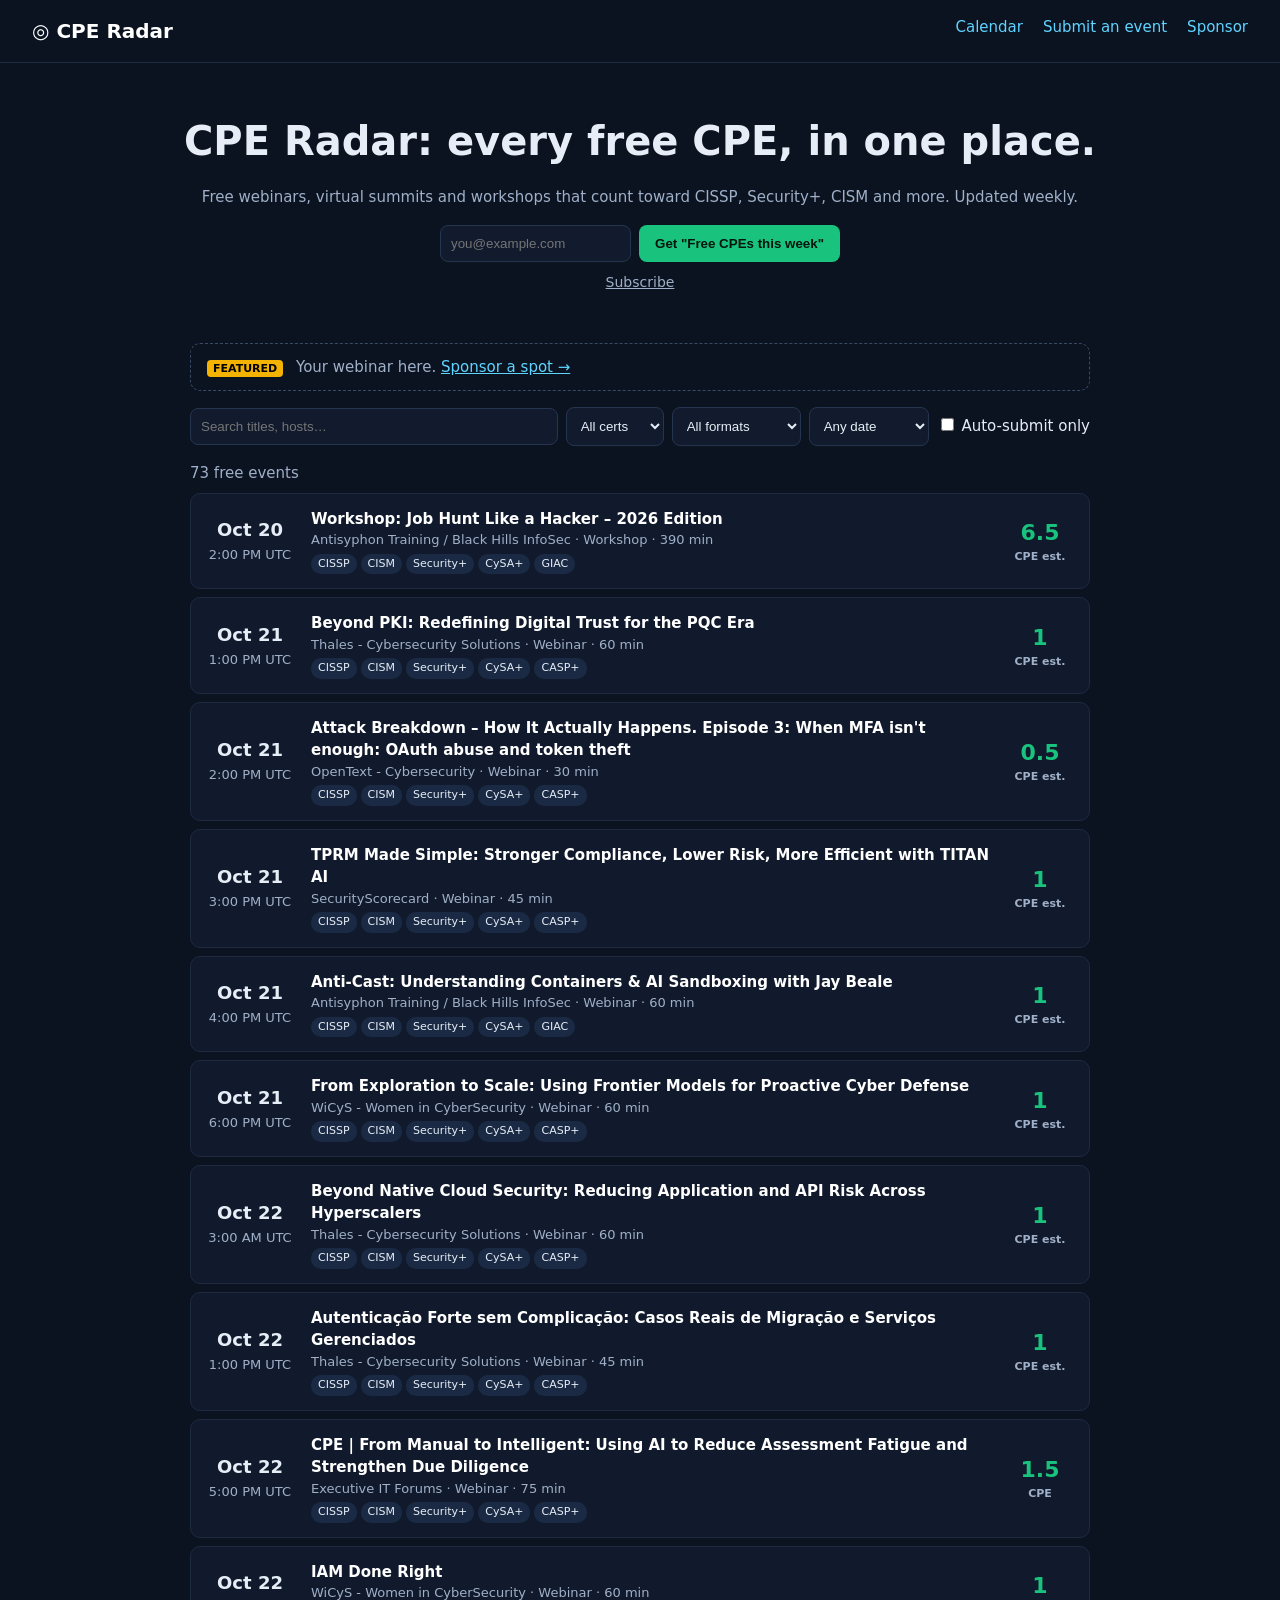
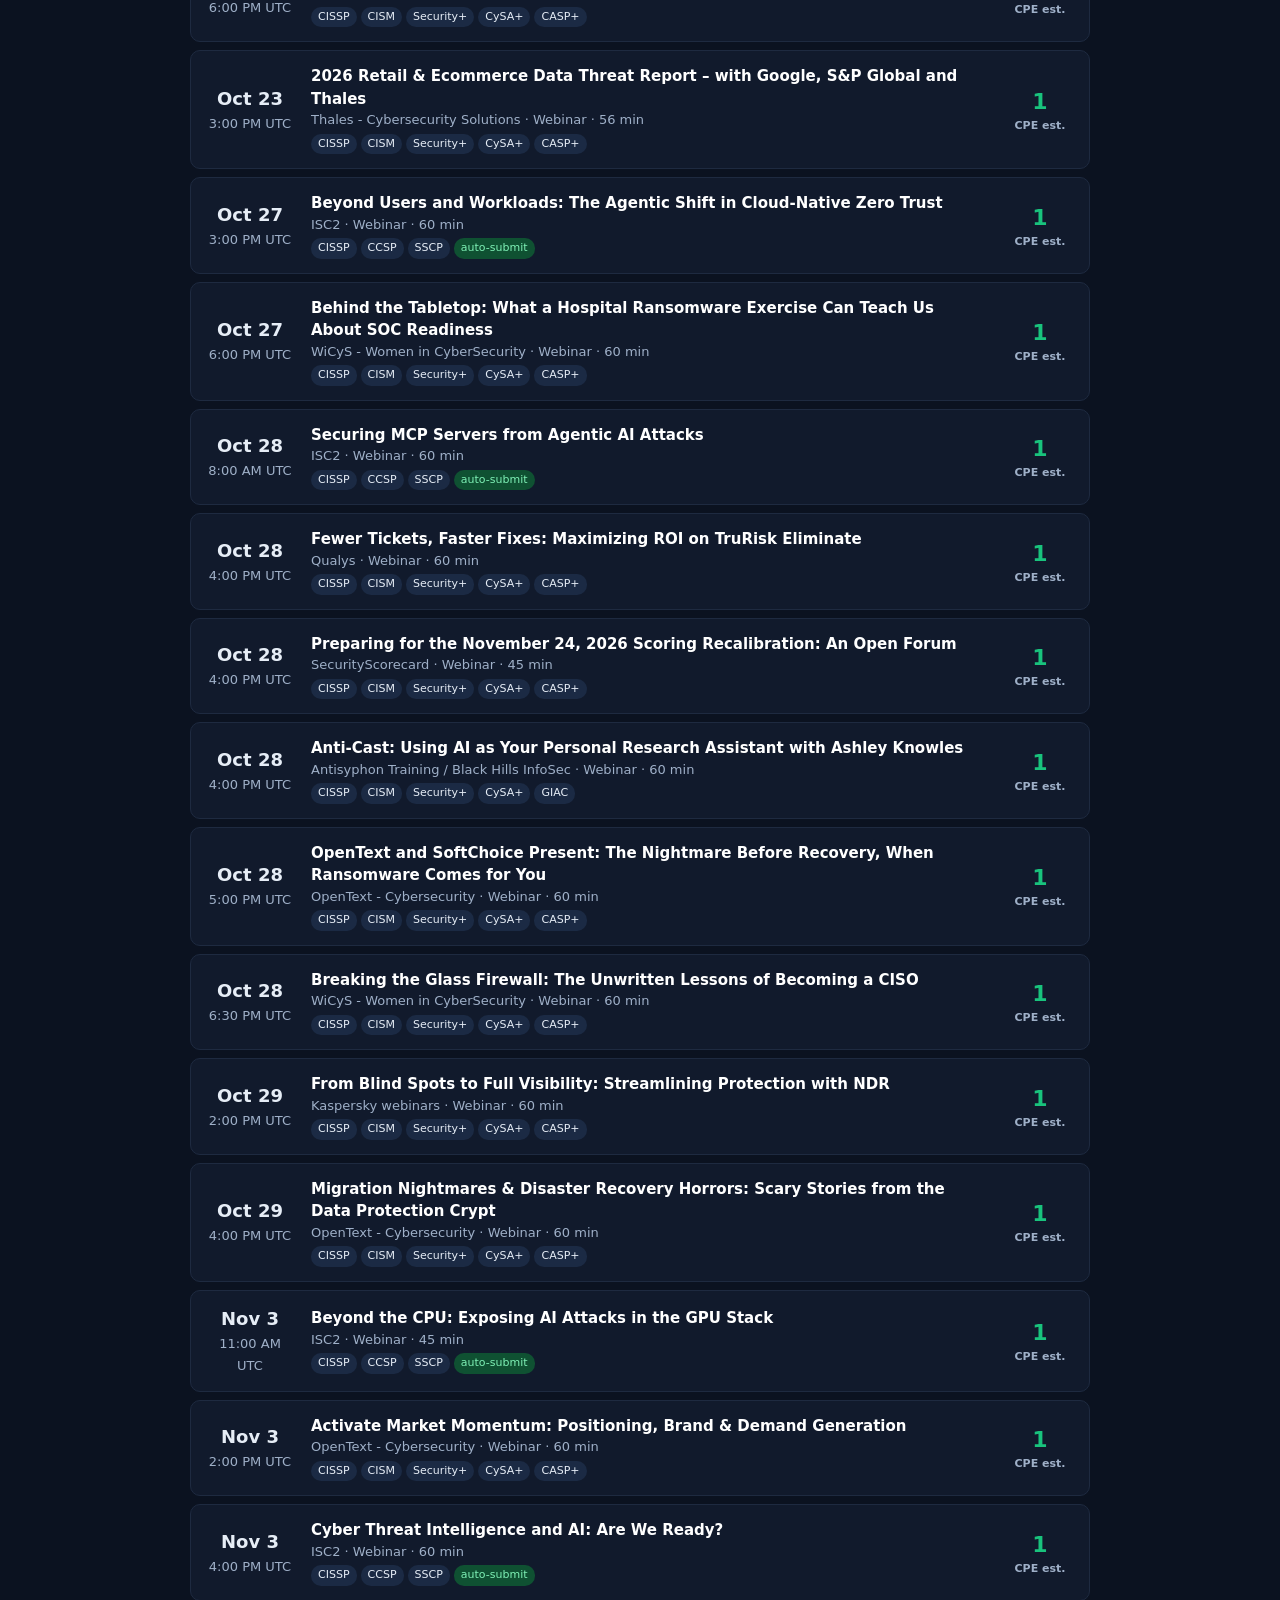
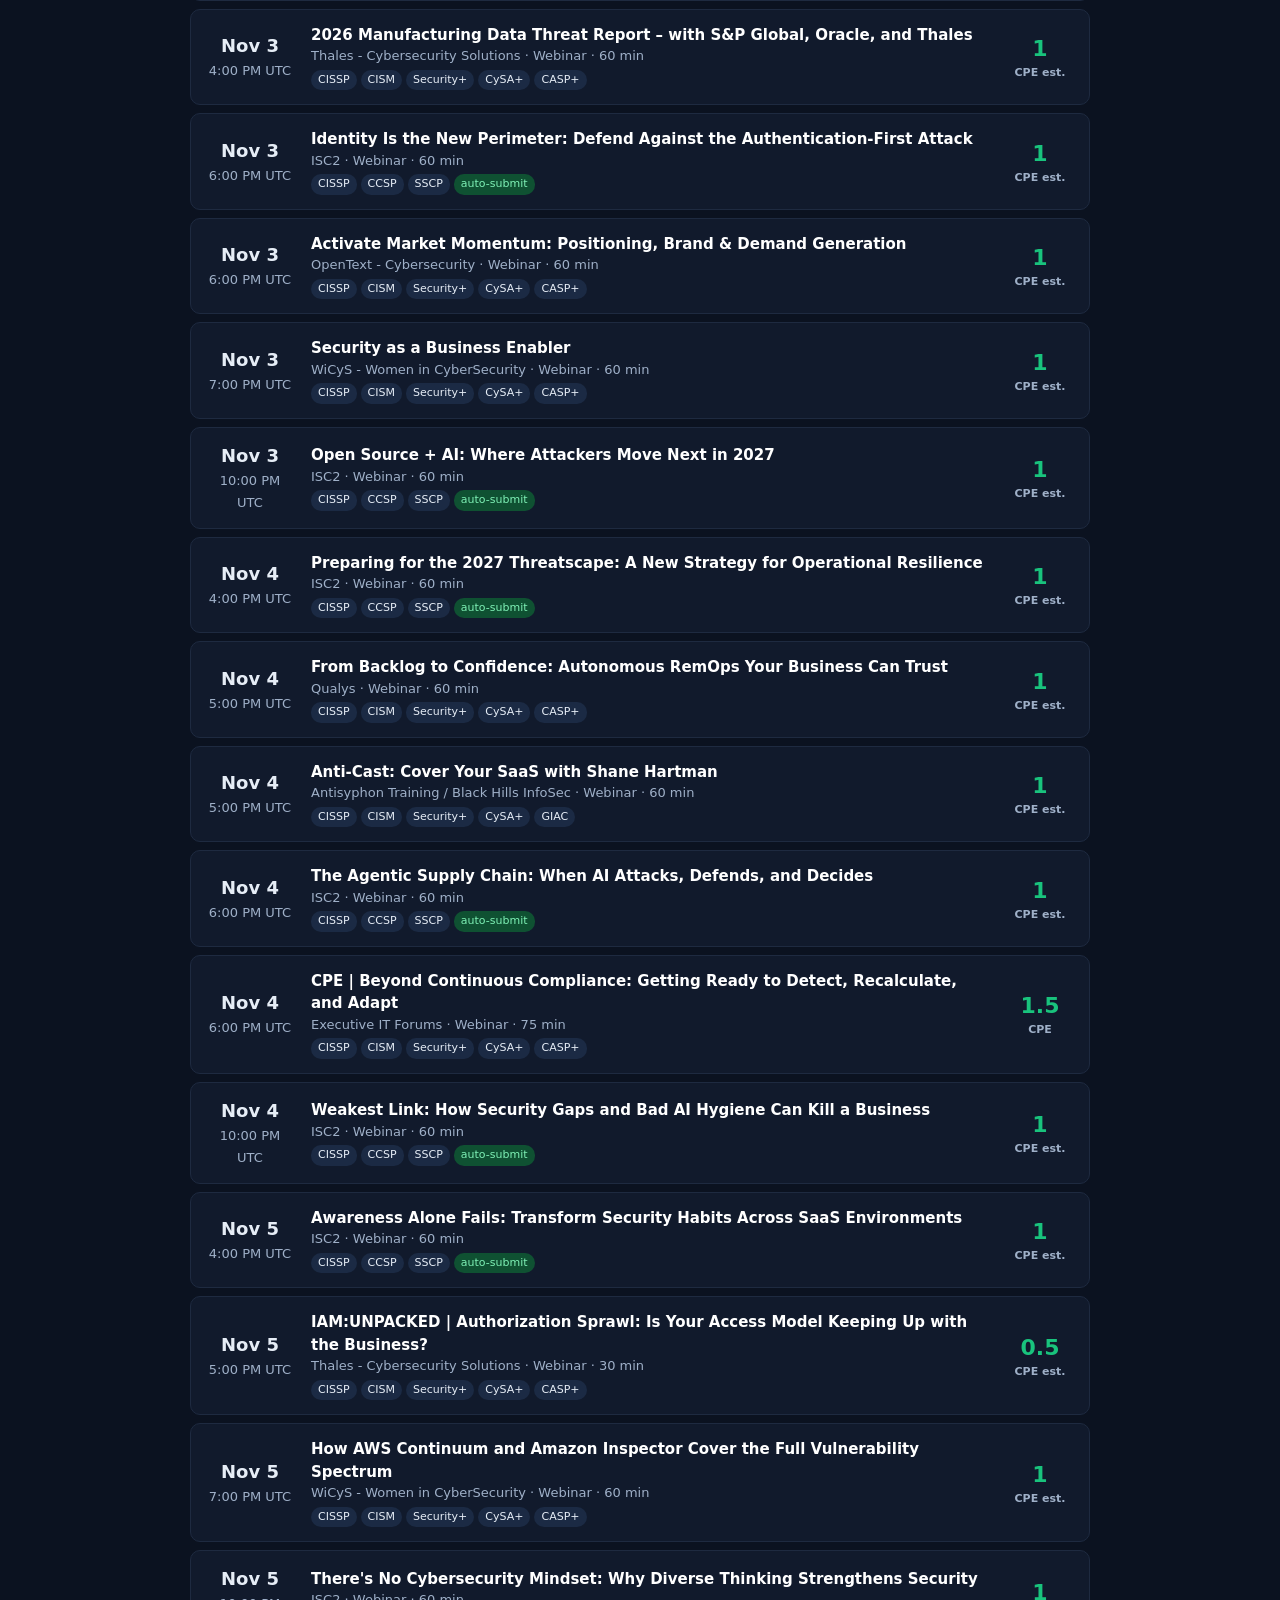
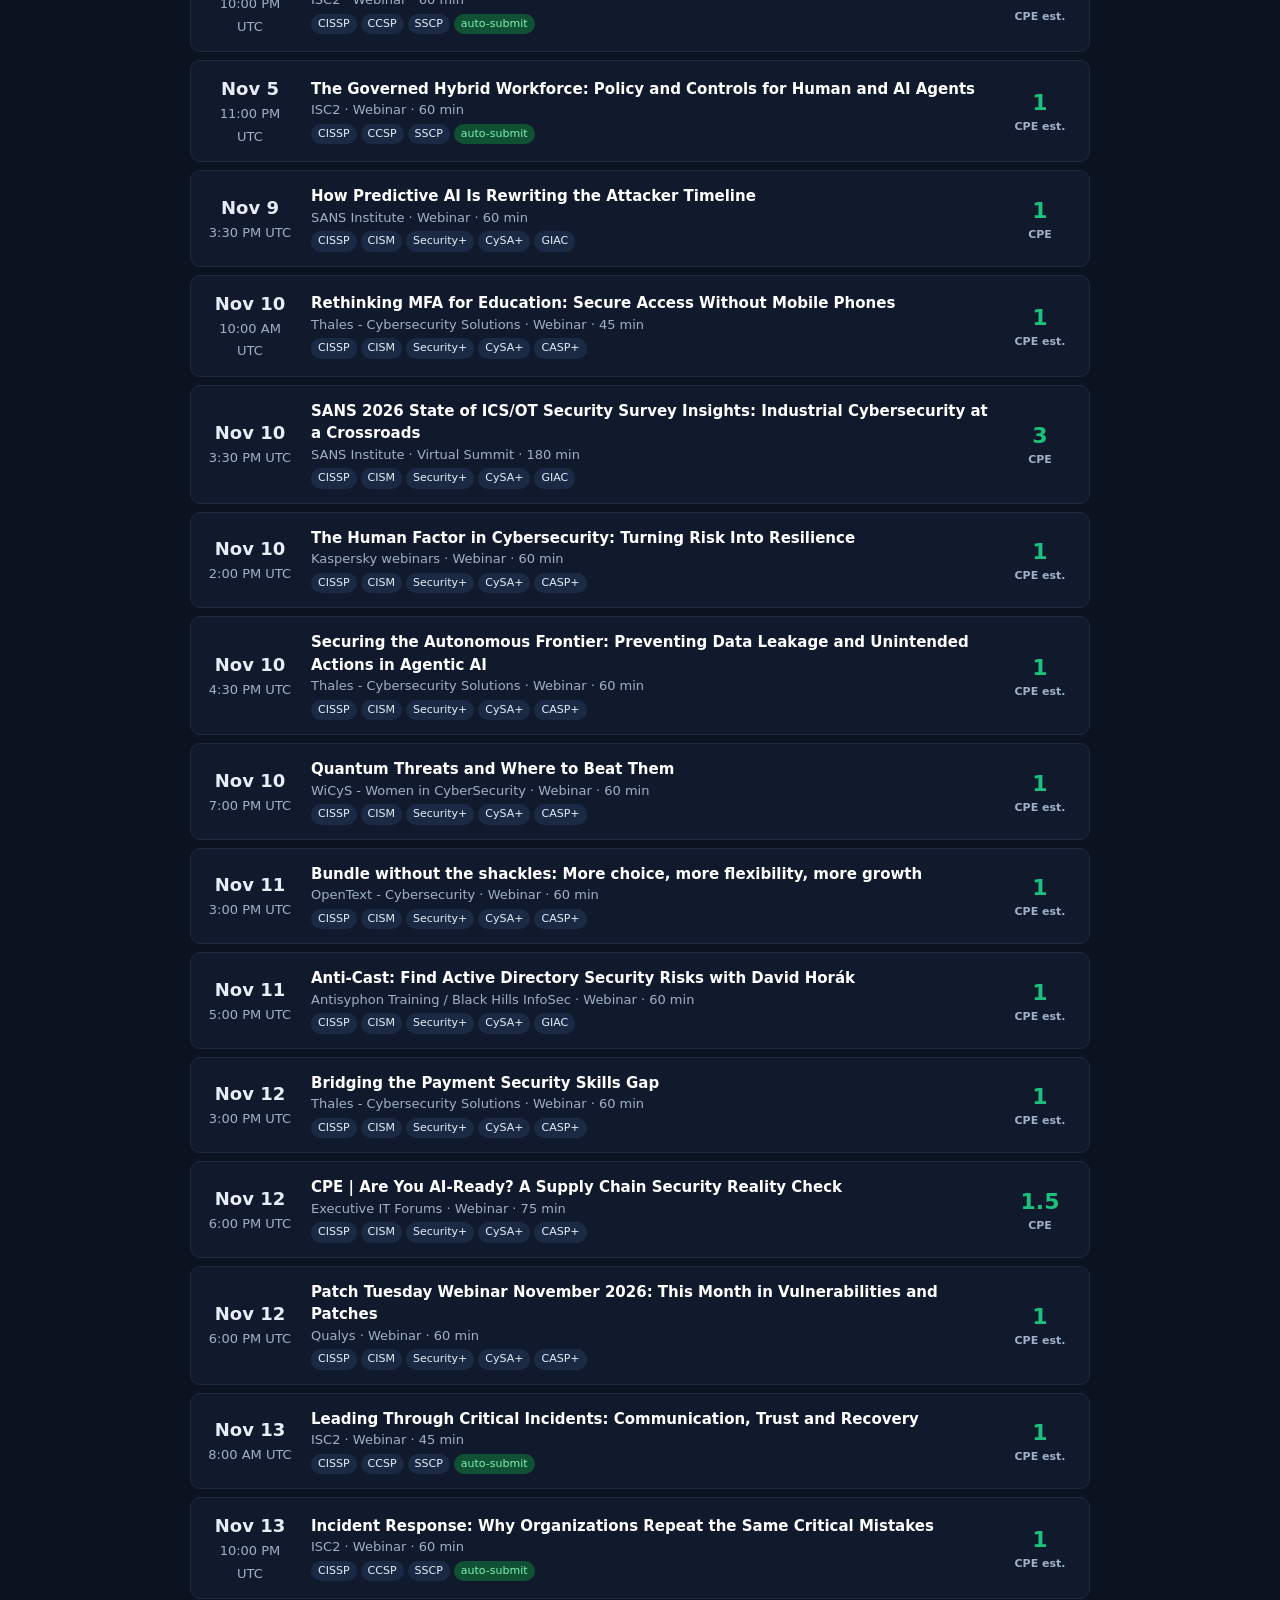
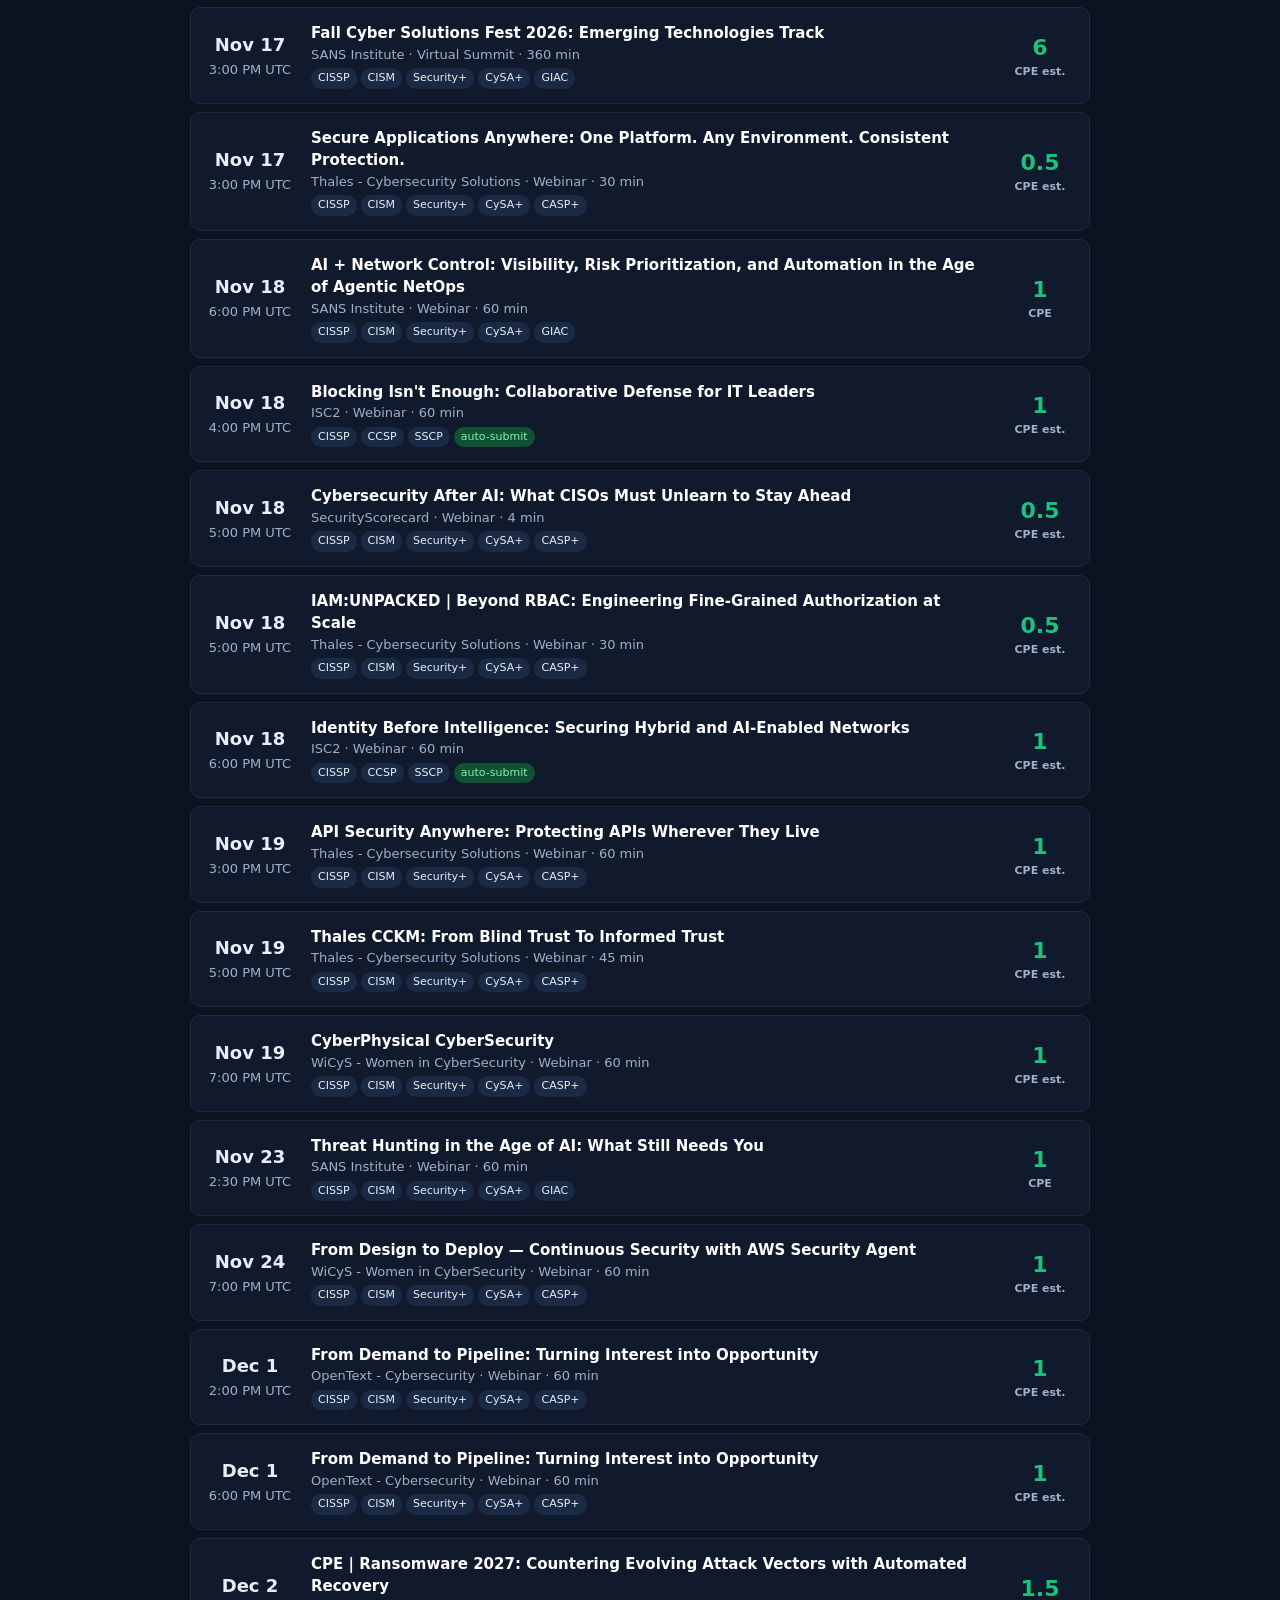
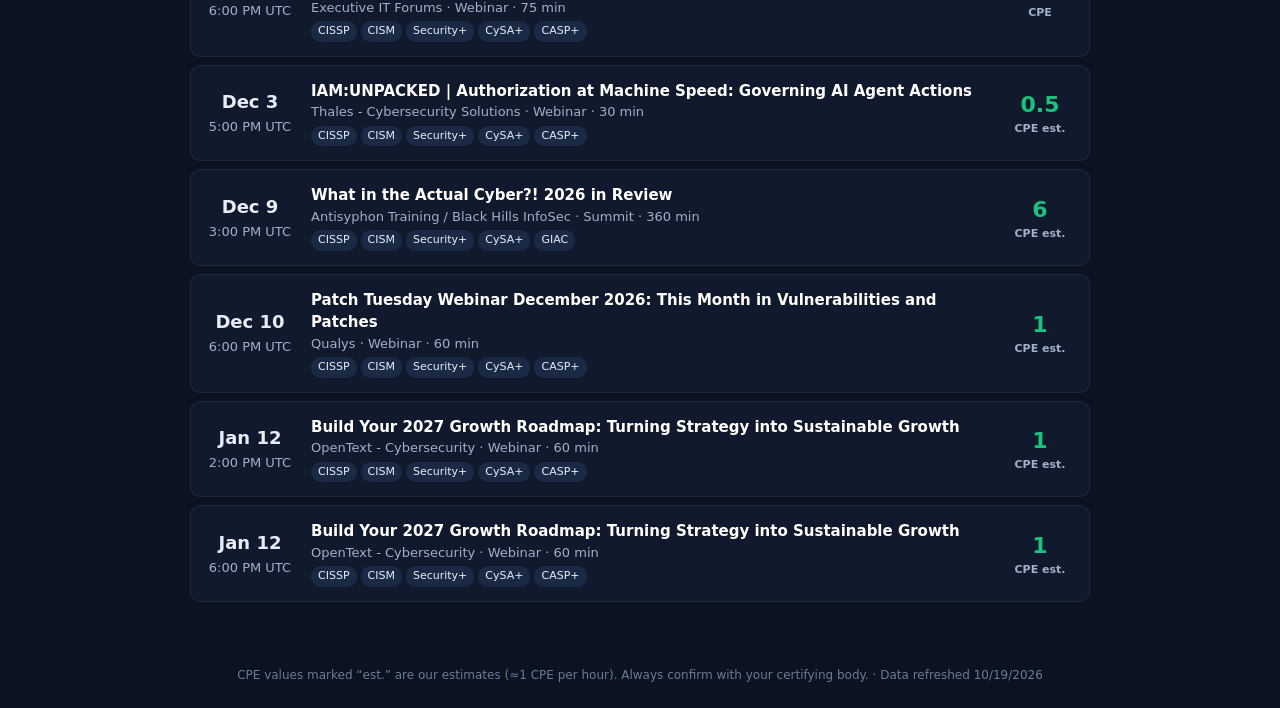
==== site/index.html @ 38d5fd28 "Weekly data refresh" ====
<!doctype html><html lang="en"><head><meta charset="utf-8"><!--seo--><title>CPE Radar: Free CPE Webinars &amp; Events for CISSP, Security+, CISM</title>
<meta name="description" content="CPE Radar is a free calendar of CPE webinars, virtual summits and workshops for CISSP, Security+, CISM and more, plus a weekly free-CPE newsletter. Updated weekly.">
<link rel="canonical" href="https://cperadar.com/">
<meta property="og:type" content="website"><meta property="og:site_name" content="CPE Radar">
<meta property="og:title" content="CPE Radar: Free CPE Webinars &amp; Events for CISSP, Security+, CISM"><meta property="og:description" content="CPE Radar is a free calendar of CPE webinars, virtual summits and workshops for CISSP, Security+, CISM and more, plus a weekly free-CPE newsletter. Updated weekly.">
<meta property="og:url" content="https://cperadar.com/"><meta property="og:image" content="https://cperadar.com/og.png">
<meta property="og:image:width" content="1200"><meta property="og:image:height" content="630">
<meta name="twitter:card" content="summary_large_image"><meta name="twitter:title" content="CPE Radar: Free CPE Webinars &amp; Events for CISSP, Security+, CISM">
<meta name="twitter:description" content="CPE Radar is a free calendar of CPE webinars, virtual summits and workshops for CISSP, Security+, CISM and more, plus a weekly free-CPE newsletter. Updated weekly."><meta name="twitter:image" content="https://cperadar.com/og.png">
<script type="application/ld+json">{"@context": "https://schema.org", "@graph": [{"@type": "Organization", "@id": "https://cperadar.com/#org", "name": "CPE Radar", "url": "https://cperadar.com/", "logo": "https://cperadar.com/og.png"}, {"@type": "WebSite", "@id": "https://cperadar.com/#website", "name": "CPE Radar", "alternateName": ["CPERadar", "cperadar.com"], "url": "https://cperadar.com/", "publisher": {"@id": "https://cperadar.com/#org"}}, {"@type": "ItemList", "name": "Upcoming free CPE events", "itemListElement": [{"@type": "ListItem", "position": 1, "item": {"@type": "Event", "name": "Workshop: Job Hunt Like a Hacker \u2013 2026 Edition", "startDate": "2026-10-20T14:00:00+00:00", "endDate": "2026-10-20T20:30:00+00:00", "eventAttendanceMode": "https://schema.org/OnlineEventAttendanceMode", "eventStatus": "https://schema.org/EventScheduled", "location": {"@type": "VirtualLocation", "url": "https://www.antisyphontraining.com/event/workshop-job-hunt-like-a-hacker-2026-edition-5/"}, "url": "https://www.antisyphontraining.com/event/workshop-job-hunt-like-a-hacker-2026-edition-5/", "organizer": {"@type": "Organization", "name": "Antisyphon Training / Black Hills InfoSec"}, "isAccessibleForFree": true, "offers": {"@type": "Offer", "price": 0, "priceCurrency": "USD", "availability": "https://schema.org/InStock", "url": "https://www.antisyphontraining.com/event/workshop-job-hunt-like-a-hacker-2026-edition-5/"}, "description": "Free Workshop worth ~6.5 CPE for CISSP, CISM, Security+, CySA+, GIAC."}}, {"@type": "ListItem", "position": 2, "item": {"@type": "Event", "name": "Beyond PKI: Redefining Digital Trust for the PQC Era", "startDate": "2026-10-21T13:00:00+00:00", "endDate": "2026-10-21T14:00:00+00:00", "eventAttendanceMode": "https://schema.org/OnlineEventAttendanceMode", "eventStatus": "https://schema.org/EventScheduled", "location": {"@type": "VirtualLocation", "url": "https://cpl.thalesgroup.com/resources/webinars?commid=672785"}, "url": "https://cpl.thalesgroup.com/resources/webinars?commid=672785", "organizer": {"@type": "Organization", "name": "Thales - Cybersecurity Solutions"}, "isAccessibleForFree": true, "offers": {"@type": "Offer", "price": 0, "priceCurrency": "USD", "availability": "https://schema.org/InStock", "url": "https://cpl.thalesgroup.com/resources/webinars?commid=672785"}, "description": "Free Webinar worth ~1.0 CPE for CISSP, CISM, Security+, CySA+, CASP+."}}, {"@type": "ListItem", "position": 3, "item": {"@type": "Event", "name": "Attack Breakdown \u2013 How It Actually Happens.  Episode 3:  When MFA isn't enough: OAuth abuse and token theft", "startDate": "2026-10-21T14:00:00+00:00", "endDate": "2026-10-21T14:30:00+00:00", "eventAttendanceMode": "https://schema.org/OnlineEventAttendanceMode", "eventStatus": "https://schema.org/EventScheduled", "location": {"@type": "VirtualLocation", "url": "https://www.webroot.com/us/en/business/resources/webinars?commid=668507"}, "url": "https://www.webroot.com/us/en/business/resources/webinars?commid=668507", "organizer": {"@type": "Organization", "name": "OpenText - Cybersecurity"}, "isAccessibleForFree": true, "offers": {"@type": "Offer", "price": 0, "priceCurrency": "USD", "availability": "https://schema.org/InStock", "url": "https://www.webroot.com/us/en/business/resources/webinars?commid=668507"}, "description": "Free Webinar worth ~0.5 CPE for CISSP, CISM, Security+, CySA+, CASP+."}}, {"@type": "ListItem", "position": 4, "item": {"@type": "Event", "name": "TPRM Made Simple: Stronger Compliance, Lower Risk, More Efficient with TITAN AI", "startDate": "2026-10-21T15:00:00+00:00", "endDate": "2026-10-21T15:45:00+00:00", "eventAttendanceMode": "https://schema.org/OnlineEventAttendanceMode", "eventStatus": "https://schema.org/EventScheduled", "location": {"@type": "VirtualLocation", "url": "https://www.brighttalk.com/webcast/19566/676537"}, "url": "https://www.brighttalk.com/webcast/19566/676537", "organizer": {"@type": "Organization", "name": "SecurityScorecard"}, "isAccessibleForFree": true, "offers": {"@type": "Offer", "price": 0, "priceCurrency": "USD", "availability": "https://schema.org/InStock", "url": "https://www.brighttalk.com/webcast/19566/676537"}, "description": "Free Webinar worth ~1.0 CPE for CISSP, CISM, Security+, CySA+, CASP+."}}, {"@type": "ListItem", "position": 5, "item": {"@type": "Event", "name": "Anti-Cast: Understanding Containers & AI Sandboxing with Jay Beale", "startDate": "2026-10-21T16:00:00+00:00", "endDate": "2026-10-21T17:00:00+00:00", "eventAttendanceMode": "https://schema.org/OnlineEventAttendanceMode", "eventStatus": "https://schema.org/EventScheduled", "location": {"@type": "VirtualLocation", "url": "https://www.antisyphontraining.com/event/anti-cast-understanding-containers-ai-sandboxing-with-jay-beale/"}, "url": "https://www.antisyphontraining.com/event/anti-cast-understanding-containers-ai-sandboxing-with-jay-beale/", "organizer": {"@type": "Organization", "name": "Antisyphon Training / Black Hills InfoSec"}, "isAccessibleForFree": true, "offers": {"@type": "Offer", "price": 0, "priceCurrency": "USD", "availability": "https://schema.org/InStock", "url": "https://www.antisyphontraining.com/event/anti-cast-understanding-containers-ai-sandboxing-with-jay-beale/"}, "description": "Free Webinar worth ~1.0 CPE for CISSP, CISM, Security+, CySA+, GIAC."}}, {"@type": "ListItem", "position": 6, "item": {"@type": "Event", "name": "From Exploration to Scale: Using Frontier Models for Proactive Cyber Defense", "startDate": "2026-10-21T18:00:00+00:00", "endDate": "2026-10-21T19:00:00+00:00", "eventAttendanceMode": "https://schema.org/OnlineEventAttendanceMode", "eventStatus": "https://schema.org/EventScheduled", "location": {"@type": "VirtualLocation", "url": "https://www.brighttalk.com/webcast/17216/676638"}, "url": "https://www.brighttalk.com/webcast/17216/676638", "organizer": {"@type": "Organization", "name": "WiCyS - Women in CyberSecurity"}, "isAccessibleForFree": true, "offers": {"@type": "Offer", "price": 0, "priceCurrency": "USD", "availability": "https://schema.org/InStock", "url": "https://www.brighttalk.com/webcast/17216/676638"}, "description": "Free Webinar worth ~1.0 CPE for CISSP, CISM, Security+, CySA+, CASP+."}}, {"@type": "ListItem", "position": 7, "item": {"@type": "Event", "name": "Beyond Native Cloud Security: Reducing Application and API Risk Across Hyperscalers", "startDate": "2026-10-22T03:00:00+00:00", "endDate": "2026-10-22T04:00:00+00:00", "eventAttendanceMode": "https://schema.org/OnlineEventAttendanceMode", "eventStatus": "https://schema.org/EventScheduled", "location": {"@type": "VirtualLocation", "url": "https://cpl.thalesgroup.com/resources/webinars?commid=676425"}, "url": "https://cpl.thalesgroup.com/resources/webinars?commid=676425", "organizer": {"@type": "Organization", "name": "Thales - Cybersecurity Solutions"}, "isAccessibleForFree": true, "offers": {"@type": "Offer", "price": 0, "priceCurrency": "USD", "availability": "https://schema.org/InStock", "url": "https://cpl.thalesgroup.com/resources/webinars?commid=676425"}, "description": "Free Webinar worth ~1.0 CPE for CISSP, CISM, Security+, CySA+, CASP+."}}, {"@type": "ListItem", "position": 8, "item": {"@type": "Event", "name": "Autentica\u00e7\u00e3o Forte sem Complica\u00e7\u00e3o: Casos Reais de Migra\u00e7\u00e3o e Servi\u00e7os Gerenciados", "startDate": "2026-10-22T13:00:00+00:00", "endDate": "2026-10-22T13:45:00+00:00", "eventAttendanceMode": "https://schema.org/OnlineEventAttendanceMode", "eventStatus": "https://schema.org/EventScheduled", "location": {"@type": "VirtualLocation", "url": "https://cpl.thalesgroup.com/resources/webinars?commid=676896"}, "url": "https://cpl.thalesgroup.com/resources/webinars?commid=676896", "organizer": {"@type": "Organization", "name": "Thales - Cybersecurity Solutions"}, "isAccessibleForFree": true, "offers": {"@type": "Offer", "price": 0, "priceCurrency": "USD", "availability": "https://schema.org/InStock", "url": "https://cpl.thalesgroup.com/resources/webinars?commid=676896"}, "description": "Free Webinar worth ~1.0 CPE for CISSP, CISM, Security+, CySA+, CASP+."}}, {"@type": "ListItem", "position": 9, "item": {"@type": "Event", "name": "CPE | From Manual to Intelligent: Using AI to Reduce Assessment Fatigue and Strengthen Due Diligence", "startDate": "2026-10-22T17:00:00+00:00", "endDate": "2026-10-22T18:15:00+00:00", "eventAttendanceMode": "https://schema.org/OnlineEventAttendanceMode", "eventStatus": "https://schema.org/EventScheduled", "location": {"@type": "VirtualLocation", "url": "https://www.brighttalk.com/webcast/5586/674979"}, "url": "https://www.brighttalk.com/webcast/5586/674979", "organizer": {"@type": "Organization", "name": "Executive IT Forums"}, "isAccessibleForFree": true, "offers": {"@type": "Offer", "price": 0, "priceCurrency": "USD", "availability": "https://schema.org/InStock", "url": "https://www.brighttalk.com/webcast/5586/674979"}, "description": "Free Webinar worth ~1.5 CPE for CISSP, CISM, Security+, CySA+, CASP+."}}, {"@type": "ListItem", "position": 10, "item": {"@type": "Event", "name": "IAM Done Right", "startDate": "2026-10-22T18:00:00+00:00", "endDate": "2026-10-22T19:00:00+00:00", "eventAttendanceMode": "https://schema.org/OnlineEventAttendanceMode", "eventStatus": "https://schema.org/EventScheduled", "location": {"@type": "VirtualLocation", "url": "https://www.brighttalk.com/webcast/17216/677012"}, "url": "https://www.brighttalk.com/webcast/17216/677012", "organizer": {"@type": "Organization", "name": "WiCyS - Women in CyberSecurity"}, "isAccessibleForFree": true, "offers": {"@type": "Offer", "price": 0, "priceCurrency": "USD", "availability": "https://schema.org/InStock", "url": "https://www.brighttalk.com/webcast/17216/677012"}, "description": "Free Webinar worth ~1.0 CPE for CISSP, CISM, Security+, CySA+, CASP+."}}, {"@type": "ListItem", "position": 11, "item": {"@type": "Event", "name": "2026 Retail & Ecommerce Data Threat Report \u2013 with Google, S&P Global and Thales", "startDate": "2026-10-23T15:00:00+00:00", "endDate": "2026-10-23T15:56:00+00:00", "eventAttendanceMode": "https://schema.org/OnlineEventAttendanceMode", "eventStatus": "https://schema.org/EventScheduled", "location": {"@type": "VirtualLocation", "url": "https://cpl.thalesgroup.com/resources/webinars?commid=677750"}, "url": "https://cpl.thalesgroup.com/resources/webinars?commid=677750", "organizer": {"@type": "Organization", "name": "Thales - Cybersecurity Solutions"}, "isAccessibleForFree": true, "offers": {"@type": "Offer", "price": 0, "priceCurrency": "USD", "availability": "https://schema.org/InStock", "url": "https://cpl.thalesgroup.com/resources/webinars?commid=677750"}, "description": "Free Webinar worth ~1.0 CPE for CISSP, CISM, Security+, CySA+, CASP+."}}, {"@type": "ListItem", "position": 12, "item": {"@type": "Event", "name": "Beyond Users and Workloads: The Agentic Shift in Cloud-Native Zero Trust", "startDate": "2026-10-27T15:00:00+00:00", "endDate": "2026-10-27T16:00:00+00:00", "eventAttendanceMode": "https://schema.org/OnlineEventAttendanceMode", "eventStatus": "https://schema.org/EventScheduled", "location": {"@type": "VirtualLocation", "url": "https://www.brighttalk.com/webcast/288/676467"}, "url": "https://www.brighttalk.com/webcast/288/676467", "organizer": {"@type": "Organization", "name": "ISC2"}, "isAccessibleForFree": true, "offers": {"@type": "Offer", "price": 0, "priceCurrency": "USD", "availability": "https://schema.org/InStock", "url": "https://www.brighttalk.com/webcast/288/676467"}, "description": "Free Webinar worth ~1.0 CPE for CISSP, CCSP, SSCP."}}, {"@type": "ListItem", "position": 13, "item": {"@type": "Event", "name": "Behind the Tabletop: What a Hospital Ransomware Exercise Can Teach Us About SOC Readiness", "startDate": "2026-10-27T18:00:00+00:00", "endDate": "2026-10-27T19:00:00+00:00", "eventAttendanceMode": "https://schema.org/OnlineEventAttendanceMode", "eventStatus": "https://schema.org/EventScheduled", "location": {"@type": "VirtualLocation", "url": "https://www.brighttalk.com/webcast/17216/676643"}, "url": "https://www.brighttalk.com/webcast/17216/676643", "organizer": {"@type": "Organization", "name": "WiCyS - Women in CyberSecurity"}, "isAccessibleForFree": true, "offers": {"@type": "Offer", "price": 0, "priceCurrency": "USD", "availability": "https://schema.org/InStock", "url": "https://www.brighttalk.com/webcast/17216/676643"}, "description": "Free Webinar worth ~1.0 CPE for CISSP, CISM, Security+, CySA+, CASP+."}}, {"@type": "ListItem", "position": 14, "item": {"@type": "Event", "name": "Securing MCP Servers from Agentic AI Attacks", "startDate": "2026-10-28T08:00:00+00:00", "endDate": "2026-10-28T09:00:00+00:00", "eventAttendanceMode": "https://schema.org/OnlineEventAttendanceMode", "eventStatus": "https://schema.org/EventScheduled", "location": {"@type": "VirtualLocation", "url": "https://www.brighttalk.com/webcast/288/676478"}, "url": "https://www.brighttalk.com/webcast/288/676478", "organizer": {"@type": "Organization", "name": "ISC2"}, "isAccessibleForFree": true, "offers": {"@type": "Offer", "price": 0, "priceCurrency": "USD", "availability": "https://schema.org/InStock", "url": "https://www.brighttalk.com/webcast/288/676478"}, "description": "Free Webinar worth ~1.0 CPE for CISSP, CCSP, SSCP."}}, {"@type": "ListItem", "position": 15, "item": {"@type": "Event", "name": "Fewer Tickets, Faster Fixes: Maximizing ROI on TruRisk Eliminate", "startDate": "2026-10-28T16:00:00+00:00", "endDate": "2026-10-28T17:00:00+00:00", "eventAttendanceMode": "https://schema.org/OnlineEventAttendanceMode", "eventStatus": "https://schema.org/EventScheduled", "location": {"@type": "VirtualLocation", "url": "https://www.brighttalk.com/webcast/11673/674417"}, "url": "https://www.brighttalk.com/webcast/11673/674417", "organizer": {"@type": "Organization", "name": "Qualys"}, "isAccessibleForFree": true, "offers": {"@type": "Offer", "price": 0, "priceCurrency": "USD", "availability": "https://schema.org/InStock", "url": "https://www.brighttalk.com/webcast/11673/674417"}, "description": "Free Webinar worth ~1.0 CPE for CISSP, CISM, Security+, CySA+, CASP+."}}, {"@type": "ListItem", "position": 16, "item": {"@type": "Event", "name": "Preparing for the November 24, 2026 Scoring Recalibration: An Open Forum", "startDate": "2026-10-28T16:00:00+00:00", "endDate": "2026-10-28T16:45:00+00:00", "eventAttendanceMode": "https://schema.org/OnlineEventAttendanceMode", "eventStatus": "https://schema.org/EventScheduled", "location": {"@type": "VirtualLocation", "url": "https://www.brighttalk.com/webcast/19566/676492"}, "url": "https://www.brighttalk.com/webcast/19566/676492", "organizer": {"@type": "Organization", "name": "SecurityScorecard"}, "isAccessibleForFree": true, "offers": {"@type": "Offer", "price": 0, "priceCurrency": "USD", "availability": "https://schema.org/InStock", "url": "https://www.brighttalk.com/webcast/19566/676492"}, "description": "Free Webinar worth ~1.0 CPE for CISSP, CISM, Security+, CySA+, CASP+."}}, {"@type": "ListItem", "position": 17, "item": {"@type": "Event", "name": "Anti-Cast: Using AI as Your Personal Research Assistant with Ashley Knowles", "startDate": "2026-10-28T16:00:00+00:00", "endDate": "2026-10-28T17:00:00+00:00", "eventAttendanceMode": "https://schema.org/OnlineEventAttendanceMode", "eventStatus": "https://schema.org/EventScheduled", "location": {"@type": "VirtualLocation", "url": "https://www.antisyphontraining.com/event/anti-cast-using-ai-as-your-personal-research-assistant-with-ashley-knowles/"}, "url": "https://www.antisyphontraining.com/event/anti-cast-using-ai-as-your-personal-research-assistant-with-ashley-knowles/", "organizer": {"@type": "Organization", "name": "Antisyphon Training / Black Hills InfoSec"}, "isAccessibleForFree": true, "offers": {"@type": "Offer", "price": 0, "priceCurrency": "USD", "availability": "https://schema.org/InStock", "url": "https://www.antisyphontraining.com/event/anti-cast-using-ai-as-your-personal-research-assistant-with-ashley-knowles/"}, "description": "Free Webinar worth ~1.0 CPE for CISSP, CISM, Security+, CySA+, GIAC."}}, {"@type": "ListItem", "position": 18, "item": {"@type": "Event", "name": "OpenText and SoftChoice Present: The Nightmare Before Recovery, When Ransomware Comes for You", "startDate": "2026-10-28T17:00:00+00:00", "endDate": "2026-10-28T18:00:00+00:00", "eventAttendanceMode": "https://schema.org/OnlineEventAttendanceMode", "eventStatus": "https://schema.org/EventScheduled", "location": {"@type": "VirtualLocation", "url": "https://www.webroot.com/us/en/business/resources/webinars?commid=676568"}, "url": "https://www.webroot.com/us/en/business/resources/webinars?commid=676568", "organizer": {"@type": "Organization", "name": "OpenText - Cybersecurity"}, "isAccessibleForFree": true, "offers": {"@type": "Offer", "price": 0, "priceCurrency": "USD", "availability": "https://schema.org/InStock", "url": "https://www.webroot.com/us/en/business/resources/webinars?commid=676568"}, "description": "Free Webinar worth ~1.0 CPE for CISSP, CISM, Security+, CySA+, CASP+."}}, {"@type": "ListItem", "position": 19, "item": {"@type": "Event", "name": "Breaking the Glass Firewall: The Unwritten Lessons of Becoming a CISO", "startDate": "2026-10-28T18:30:00+00:00", "endDate": "2026-10-28T19:30:00+00:00", "eventAttendanceMode": "https://schema.org/OnlineEventAttendanceMode", "eventStatus": "https://schema.org/EventScheduled", "location": {"@type": "VirtualLocation", "url": "https://www.brighttalk.com/webcast/17216/676645"}, "url": "https://www.brighttalk.com/webcast/17216/676645", "organizer": {"@type": "Organization", "name": "WiCyS - Women in CyberSecurity"}, "isAccessibleForFree": true, "offers": {"@type": "Offer", "price": 0, "priceCurrency": "USD", "availability": "https://schema.org/InStock", "url": "https://www.brighttalk.com/webcast/17216/676645"}, "description": "Free Webinar worth ~1.0 CPE for CISSP, CISM, Security+, CySA+, CASP+."}}, {"@type": "ListItem", "position": 20, "item": {"@type": "Event", "name": "From Blind Spots to Full Visibility: Streamlining Protection with NDR", "startDate": "2026-10-29T14:00:00+00:00", "endDate": "2026-10-29T15:00:00+00:00", "eventAttendanceMode": "https://schema.org/OnlineEventAttendanceMode", "eventStatus": "https://schema.org/EventScheduled", "location": {"@type": "VirtualLocation", "url": "https://www.brighttalk.com/webcast/15591/676506"}, "url": "https://www.brighttalk.com/webcast/15591/676506", "organizer": {"@type": "Organization", "name": "Kaspersky webinars"}, "isAccessibleForFree": true, "offers": {"@type": "Offer", "price": 0, "priceCurrency": "USD", "availability": "https://schema.org/InStock", "url": "https://www.brighttalk.com/webcast/15591/676506"}, "description": "Free Webinar worth ~1.0 CPE for CISSP, CISM, Security+, CySA+, CASP+."}}, {"@type": "ListItem", "position": 21, "item": {"@type": "Event", "name": "Migration Nightmares & Disaster Recovery Horrors: Scary Stories from the Data Protection Crypt", "startDate": "2026-10-29T16:00:00+00:00", "endDate": "2026-10-29T17:00:00+00:00", "eventAttendanceMode": "https://schema.org/OnlineEventAttendanceMode", "eventStatus": "https://schema.org/EventScheduled", "location": {"@type": "VirtualLocation", "url": "https://www.webroot.com/us/en/business/resources/webinars?commid=676567"}, "url": "https://www.webroot.com/us/en/business/resources/webinars?commid=676567", "organizer": {"@type": "Organization", "name": "OpenText - Cybersecurity"}, "isAccessibleForFree": true, "offers": {"@type": "Offer", "price": 0, "priceCurrency": "USD", "availability": "https://schema.org/InStock", "url": "https://www.webroot.com/us/en/business/resources/webinars?commid=676567"}, "description": "Free Webinar worth ~1.0 CPE for CISSP, CISM, Security+, CySA+, CASP+."}}, {"@type": "ListItem", "position": 22, "item": {"@type": "Event", "name": "Beyond the CPU: Exposing AI Attacks in the GPU Stack", "startDate": "2026-11-03T11:00:00+00:00", "endDate": "2026-11-03T11:45:00+00:00", "eventAttendanceMode": "https://schema.org/OnlineEventAttendanceMode", "eventStatus": "https://schema.org/EventScheduled", "location": {"@type": "VirtualLocation", "url": "https://www.brighttalk.com/webcast/288/677957"}, "url": "https://www.brighttalk.com/webcast/288/677957", "organizer": {"@type": "Organization", "name": "ISC2"}, "isAccessibleForFree": true, "offers": {"@type": "Offer", "price": 0, "priceCurrency": "USD", "availability": "https://schema.org/InStock", "url": "https://www.brighttalk.com/webcast/288/677957"}, "description": "Free Webinar worth ~1.0 CPE for CISSP, CCSP, SSCP."}}, {"@type": "ListItem", "position": 23, "item": {"@type": "Event", "name": "Activate Market Momentum:  Positioning, Brand & Demand Generation", "startDate": "2026-11-03T14:00:00+00:00", "endDate": "2026-11-03T15:00:00+00:00", "eventAttendanceMode": "https://schema.org/OnlineEventAttendanceMode", "eventStatus": "https://schema.org/EventScheduled", "location": {"@type": "VirtualLocation", "url": "https://www.webroot.com/us/en/business/resources/webinars?commid=673462"}, "url": "https://www.webroot.com/us/en/business/resources/webinars?commid=673462", "organizer": {"@type": "Organization", "name": "OpenText - Cybersecurity"}, "isAccessibleForFree": true, "offers": {"@type": "Offer", "price": 0, "priceCurrency": "USD", "availability": "https://schema.org/InStock", "url": "https://www.webroot.com/us/en/business/resources/webinars?commid=673462"}, "description": "Free Webinar worth ~1.0 CPE for CISSP, CISM, Security+, CySA+, CASP+."}}, {"@type": "ListItem", "position": 24, "item": {"@type": "Event", "name": "Cyber Threat Intelligence and AI: Are We Ready?", "startDate": "2026-11-03T16:00:00+00:00", "endDate": "2026-11-03T17:00:00+00:00", "eventAttendanceMode": "https://schema.org/OnlineEventAttendanceMode", "eventStatus": "https://schema.org/EventScheduled", "location": {"@type": "VirtualLocation", "url": "https://www.brighttalk.com/webcast/288/676727"}, "url": "https://www.brighttalk.com/webcast/288/676727", "organizer": {"@type": "Organization", "name": "ISC2"}, "isAccessibleForFree": true, "offers": {"@type": "Offer", "price": 0, "priceCurrency": "USD", "availability": "https://schema.org/InStock", "url": "https://www.brighttalk.com/webcast/288/676727"}, "description": "Free Webinar worth ~1.0 CPE for CISSP, CCSP, SSCP."}}, {"@type": "ListItem", "position": 25, "item": {"@type": "Event", "name": "2026 Manufacturing Data Threat Report \u2013 with S&P Global, Oracle, and Thales", "startDate": "2026-11-03T16:00:00+00:00", "endDate": "2026-11-03T17:00:00+00:00", "eventAttendanceMode": "https://schema.org/OnlineEventAttendanceMode", "eventStatus": "https://schema.org/EventScheduled", "location": {"@type": "VirtualLocation", "url": "https://cpl.thalesgroup.com/resources/webinars?commid=674936"}, "url": "https://cpl.thalesgroup.com/resources/webinars?commid=674936", "organizer": {"@type": "Organization", "name": "Thales - Cybersecurity Solutions"}, "isAccessibleForFree": true, "offers": {"@type": "Offer", "price": 0, "priceCurrency": "USD", "availability": "https://schema.org/InStock", "url": "https://cpl.thalesgroup.com/resources/webinars?commid=674936"}, "description": "Free Webinar worth ~1.0 CPE for CISSP, CISM, Security+, CySA+, CASP+."}}, {"@type": "ListItem", "position": 26, "item": {"@type": "Event", "name": "Identity Is the New Perimeter: Defend Against the Authentication-First Attack", "startDate": "2026-11-03T18:00:00+00:00", "endDate": "2026-11-03T19:00:00+00:00", "eventAttendanceMode": "https://schema.org/OnlineEventAttendanceMode", "eventStatus": "https://schema.org/EventScheduled", "location": {"@type": "VirtualLocation", "url": "https://www.brighttalk.com/webcast/288/677227"}, "url": "https://www.brighttalk.com/webcast/288/677227", "organizer": {"@type": "Organization", "name": "ISC2"}, "isAccessibleForFree": true, "offers": {"@type": "Offer", "price": 0, "priceCurrency": "USD", "availability": "https://schema.org/InStock", "url": "https://www.brighttalk.com/webcast/288/677227"}, "description": "Free Webinar worth ~1.0 CPE for CISSP, CCSP, SSCP."}}, {"@type": "ListItem", "position": 27, "item": {"@type": "Event", "name": "Activate Market Momentum:  Positioning, Brand & Demand Generation", "startDate": "2026-11-03T18:00:00+00:00", "endDate": "2026-11-03T19:00:00+00:00", "eventAttendanceMode": "https://schema.org/OnlineEventAttendanceMode", "eventStatus": "https://schema.org/EventScheduled", "location": {"@type": "VirtualLocation", "url": "https://www.webroot.com/us/en/business/resources/webinars?commid=673464"}, "url": "https://www.webroot.com/us/en/business/resources/webinars?commid=673464", "organizer": {"@type": "Organization", "name": "OpenText - Cybersecurity"}, "isAccessibleForFree": true, "offers": {"@type": "Offer", "price": 0, "priceCurrency": "USD", "availability": "https://schema.org/InStock", "url": "https://www.webroot.com/us/en/business/resources/webinars?commid=673464"}, "description": "Free Webinar worth ~1.0 CPE for CISSP, CISM, Security+, CySA+, CASP+."}}, {"@type": "ListItem", "position": 28, "item": {"@type": "Event", "name": "Security as a Business Enabler", "startDate": "2026-11-03T19:00:00+00:00", "endDate": "2026-11-03T20:00:00+00:00", "eventAttendanceMode": "https://schema.org/OnlineEventAttendanceMode", "eventStatus": "https://schema.org/EventScheduled", "location": {"@type": "VirtualLocation", "url": "https://www.brighttalk.com/webcast/17216/677234"}, "url": "https://www.brighttalk.com/webcast/17216/677234", "organizer": {"@type": "Organization", "name": "WiCyS - Women in CyberSecurity"}, "isAccessibleForFree": true, "offers": {"@type": "Offer", "price": 0, "priceCurrency": "USD", "availability": "https://schema.org/InStock", "url": "https://www.brighttalk.com/webcast/17216/677234"}, "description": "Free Webinar worth ~1.0 CPE for CISSP, CISM, Security+, CySA+, CASP+."}}, {"@type": "ListItem", "position": 29, "item": {"@type": "Event", "name": "Open Source + AI: Where Attackers Move Next in 2027", "startDate": "2026-11-03T22:00:00+00:00", "endDate": "2026-11-03T23:00:00+00:00", "eventAttendanceMode": "https://schema.org/OnlineEventAttendanceMode", "eventStatus": "https://schema.org/EventScheduled", "location": {"@type": "VirtualLocation", "url": "https://www.brighttalk.com/webcast/288/676728"}, "url": "https://www.brighttalk.com/webcast/288/676728", "organizer": {"@type": "Organization", "name": "ISC2"}, "isAccessibleForFree": true, "offers": {"@type": "Offer", "price": 0, "priceCurrency": "USD", "availability": "https://schema.org/InStock", "url": "https://www.brighttalk.com/webcast/288/676728"}, "description": "Free Webinar worth ~1.0 CPE for CISSP, CCSP, SSCP."}}, {"@type": "ListItem", "position": 30, "item": {"@type": "Event", "name": "Preparing for the 2027 Threatscape: A New Strategy for Operational Resilience", "startDate": "2026-11-04T16:00:00+00:00", "endDate": "2026-11-04T17:00:00+00:00", "eventAttendanceMode": "https://schema.org/OnlineEventAttendanceMode", "eventStatus": "https://schema.org/EventScheduled", "location": {"@type": "VirtualLocation", "url": "https://www.brighttalk.com/webcast/288/677918"}, "url": "https://www.brighttalk.com/webcast/288/677918", "organizer": {"@type": "Organization", "name": "ISC2"}, "isAccessibleForFree": true, "offers": {"@type": "Offer", "price": 0, "priceCurrency": "USD", "availability": "https://schema.org/InStock", "url": "https://www.brighttalk.com/webcast/288/677918"}, "description": "Free Webinar worth ~1.0 CPE for CISSP, CCSP, SSCP."}}]}]}</script><!--/seo--><meta name="viewport" content="width=device-width,initial-scale=1">
<link rel="stylesheet" href="style.css"></head><body>
<header><a class="logo" href="index.html">◎ CPE Radar</a><nav><a href="index.html">Calendar</a><a href="submit.html">Submit an event</a><a href="sponsor.html">Sponsor</a></nav></header>
<section class="hero"><h1>CPE Radar: every free CPE, in one place.</h1><p>Free webinars, virtual summits and workshops that count toward CISSP, Security+, CISM and more. Updated weekly.</p>
<form class="nl" onsubmit="event.preventDefault();const e=this.querySelector('input[type=email]').value;window.open('https://cpe-radar.beehiiv.com/subscribe?email='+encodeURIComponent(e),'_blank')"><input type="email" name="email" placeholder="you@example.com" required><button type="submit">Get "Free CPEs this week"</button></form>
<p class="nl-sub"><a href="https://cpe-radar.beehiiv.com/subscribe" target="_blank" rel="noopener">Subscribe</a></p></section>
<section class="featured"><span>FEATURED</span> Your webinar here. <a href="sponsor.html">Sponsor a spot →</a></section>
<section class="filters"><input id="q" placeholder="Search titles, hosts…"><select id="cert"><option value="">All certs</option></select><select id="fmt"><option value="">All formats</option></select>
<select id="when"><option value="">Any date</option><option value="7">Next 7 days</option><option value="30">Next 30 days</option><option value="90">Next 90 days</option></select>
<label><input type="checkbox" id="auto"> Auto-submit only</label></section>
<p id="count"></p><main id="list"></main>
<footer>CPE values marked “est.” are our estimates (≈1 CPE per hour). Always confirm with your certifying body. · Data refreshed <span id="gen"></span></footer>
<script src="app.js"></script></body></html>
---- site/style.css ----
*{box-sizing:border-box}body{margin:0;font:15px/1.5 system-ui,sans-serif;background:#0b1220;color:#e6edf6}a{color:#5fd4ff}
header{display:flex;justify-content:space-between;padding:16px 32px;border-bottom:1px solid #1e2a40}.logo{font-weight:800;font-size:20px;text-decoration:none;color:#fff}nav a{margin-left:20px;text-decoration:none}
.hero{text-align:center;padding:48px 20px 24px}.hero h1{font-size:40px;margin:0}.hero p{color:#9fb0c8}
.nl{display:flex;gap:8px;justify-content:center;margin-top:16px}.nl-sub{margin-top:10px;font-size:14px}.nl-sub a{color:#9fb0c8}input,select,textarea{background:#121b2e;border:1px solid #26354f;color:#e6edf6;padding:10px;border-radius:8px}button{background:#19c37d;border:0;color:#04150d;font-weight:700;padding:10px 16px;border-radius:8px}
.featured{max-width:900px;margin:12px auto;padding:12px 16px;border:1px dashed #3a4a66;border-radius:10px;color:#9fb0c8}.featured span{background:#f5b301;color:#000;font-size:11px;font-weight:800;padding:2px 6px;border-radius:4px;margin-right:8px}
.filters{max-width:900px;margin:16px auto;display:flex;flex-wrap:wrap;gap:8px;align-items:center}#q{flex:1;min-width:200px}#count{max-width:900px;margin:0 auto;color:#9fb0c8}
main{max-width:900px;margin:0 auto 40px}article{display:flex;gap:16px;align-items:center;background:#111a2c;border:1px solid #1e2a40;border-radius:10px;padding:14px;margin:8px 0}
.date{width:90px;text-align:center}.date b{display:block;font-size:18px}.date small,.meta{color:#9fb0c8;font-size:13px}.body{flex:1}.body a{font-weight:600;text-decoration:none;color:#fff}
.tags i{font-style:normal;font-size:11px;background:#1b2a44;padding:2px 7px;border-radius:10px;margin:4px 4px 0 0;display:inline-block}.tags .auto{background:#0f5132;color:#7ef0b5}
.cpe{text-align:center;font-size:22px;font-weight:800;color:#19c37d;width:70px}.cpe small{display:block;font-size:11px;color:#9fb0c8}
footer{text-align:center;color:#6b7c96;font-size:12px;padding:24px}.page{max-width:640px;margin:40px auto;padding:0 20px}.page form{display:grid;gap:10px}
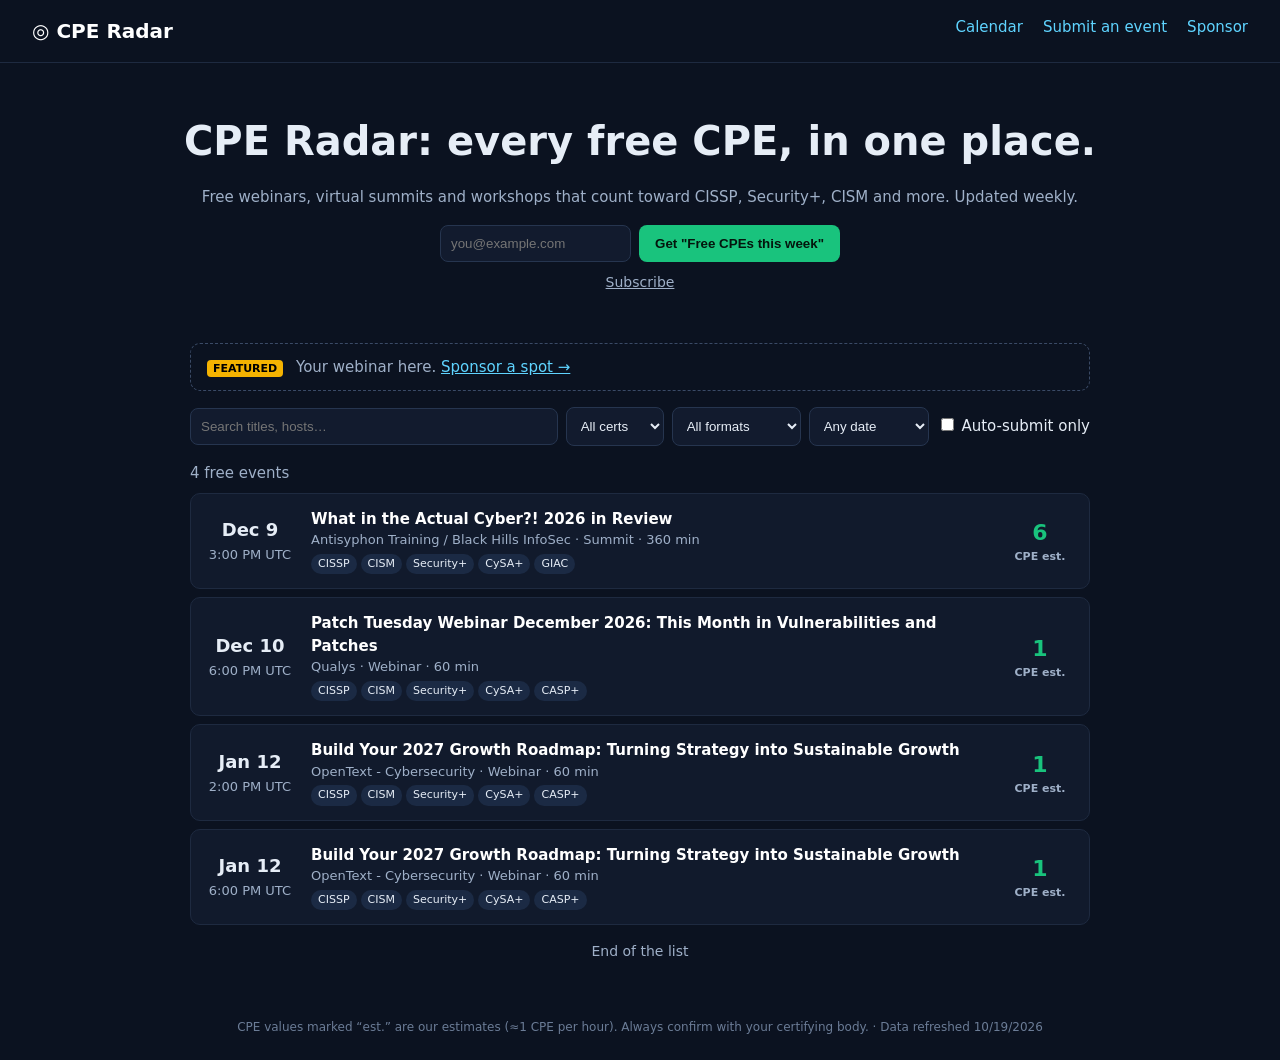
==== commit bde0cc1f: "Show the calendar a page at a time with Load more The list rendered every matching event at once, so" ====
--- a/site/index.html
+++ b/site/index.html
@@ -7,7 +7,13 @@
 <meta property="og:image:width" content="1200"><meta property="og:image:height" content="630">
 <meta name="twitter:card" content="summary_large_image"><meta name="twitter:title" content="CPE Radar: Free CPE Webinars &amp; Events for CISSP, Security+, CISM">
 <meta name="twitter:description" content="CPE Radar is a free calendar of CPE webinars, virtual summits and workshops for CISSP, Security+, CISM and more, plus a weekly free-CPE newsletter. Updated weekly."><meta name="twitter:image" content="https://cperadar.com/og.png">
-<script type="application/ld+json">{"@context": "https://schema.org", "@graph": [{"@type": "Organization", "@id": "https://cperadar.com/#org", "name": "CPE Radar", "url": "https://cperadar.com/", "logo": "https://cperadar.com/og.png"}, {"@type": "WebSite", "@id": "https://cperadar.com/#website", "name": "CPE Radar", "alternateName": ["CPERadar", "cperadar.com"], "url": "https://cperadar.com/", "publisher": {"@id": "https://cperadar.com/#org"}}, {"@type": "ItemList", "name": "Upcoming free CPE events", "itemListElement": [{"@type": "ListItem", "position": 1, "item": {"@type": "Event", "name": "Workshop: Job Hunt Like a Hacker \u2013 2026 Edition", "startDate": "2026-10-20T14:00:00+00:00", "endDate": "2026-10-20T20:30:00+00:00", "eventAttendanceMode": "https://schema.org/OnlineEventAttendanceMode", "eventStatus": "https://schema.org/EventScheduled", "location": {"@type": "VirtualLocation", "url": "https://www.antisyphontraining.com/event/workshop-job-hunt-like-a-hacker-2026-edition-5/"}, "url": "https://www.antisyphontraining.com/event/workshop-job-hunt-like-a-hacker-2026-edition-5/", "organizer": {"@type": "Organization", "name": "Antisyphon Training / Black Hills InfoSec"}, "isAccessibleForFree": true, "offers": {"@type": "Offer", "price": 0, "priceCurrency": "USD", "availability": "https://schema.org/InStock", "url": "https://www.antisyphontraining.com/event/workshop-job-hunt-like-a-hacker-2026-edition-5/"}, "description": "Free Workshop worth ~6.5 CPE for CISSP, CISM, Security+, CySA+, GIAC."}}, {"@type": "ListItem", "position": 2, "item": {"@type": "Event", "name": "Beyond PKI: Redefining Digital Trust for the PQC Era", "startDate": "2026-10-21T13:00:00+00:00", "endDate": "2026-10-21T14:00:00+00:00", "eventAttendanceMode": "https://schema.org/OnlineEventAttendanceMode", "eventStatus": "https://schema.org/EventScheduled", "location": {"@type": "VirtualLocation", "url": "https://cpl.thalesgroup.com/resources/webinars?commid=672785"}, "url": "https://cpl.thalesgroup.com/resources/webinars?commid=672785", "organizer": {"@type": "Organization", "name": "Thales - Cybersecurity Solutions"}, "isAccessibleForFree": true, "offers": {"@type": "Offer", "price": 0, "priceCurrency": "USD", "availability": "https://schema.org/InStock", "url": "https://cpl.thalesgroup.com/resources/webinars?commid=672785"}, "description": "Free Webinar worth ~1.0 CPE for CISSP, CISM, Security+, CySA+, CASP+."}}, {"@type": "ListItem", "position": 3, "item": {"@type": "Event", "name": "Attack Breakdown \u2013 How It Actually Happens.  Episode 3:  When MFA isn't enough: OAuth abuse and token theft", "startDate": "2026-10-21T14:00:00+00:00", "endDate": "2026-10-21T14:30:00+00:00", "eventAttendanceMode": "https://schema.org/OnlineEventAttendanceMode", "eventStatus": "https://schema.org/EventScheduled", "location": {"@type": "VirtualLocation", "url": "https://www.webroot.com/us/en/business/resources/webinars?commid=668507"}, "url": "https://www.webroot.com/us/en/business/resources/webinars?commid=668507", "organizer": {"@type": "Organization", "name": "OpenText - Cybersecurity"}, "isAccessibleForFree": true, "offers": {"@type": "Offer", "price": 0, "priceCurrency": "USD", "availability": "https://schema.org/InStock", "url": "https://www.webroot.com/us/en/business/resources/webinars?commid=668507"}, "description": "Free Webinar worth ~0.5 CPE for CISSP, CISM, Security+, CySA+, CASP+."}}, {"@type": "ListItem", "position": 4, "item": {"@type": "Event", "name": "TPRM Made Simple: Stronger Compliance, Lower Risk, More Efficient with TITAN AI", "startDate": "2026-10-21T15:00:00+00:00", "endDate": "2026-10-21T15:45:00+00:00", "eventAttendanceMode": "https://schema.org/OnlineEventAttendanceMode", "eventStatus": "https://schema.org/EventScheduled", "location": {"@type": "VirtualLocation", "url": "https://www.brighttalk.com/webcast/19566/676537"}, "url": "https://www.brighttalk.com/webcast/19566/676537", "organizer": {"@type": "Organization", "name": "SecurityScorecard"}, "isAccessibleForFree": true, "offers": {"@type": "Offer", "price": 0, "priceCurrency": "USD", "availability": "https://schema.org/InStock", "url": "https://www.brighttalk.com/webcast/19566/676537"}, "description": "Free Webinar worth ~1.0 CPE for CISSP, CISM, Security+, CySA+, CASP+."}}, {"@type": "ListItem", "position": 5, "item": {"@type": "Event", "name": "Anti-Cast: Understanding Containers & AI Sandboxing with Jay Beale", "startDate": "2026-10-21T16:00:00+00:00", "endDate": "2026-10-21T17:00:00+00:00", "eventAttendanceMode": "https://schema.org/OnlineEventAttendanceMode", "eventStatus": "https://schema.org/EventScheduled", "location": {"@type": "VirtualLocation", "url": "https://www.antisyphontraining.com/event/anti-cast-understanding-containers-ai-sandboxing-with-jay-beale/"}, "url": "https://www.antisyphontraining.com/event/anti-cast-understanding-containers-ai-sandboxing-with-jay-beale/", "organizer": {"@type": "Organization", "name": "Antisyphon Training / Black Hills InfoSec"}, "isAccessibleForFree": true, "offers": {"@type": "Offer", "price": 0, "priceCurrency": "USD", "availability": "https://schema.org/InStock", "url": "https://www.antisyphontraining.com/event/anti-cast-understanding-containers-ai-sandboxing-with-jay-beale/"}, "description": "Free Webinar worth ~1.0 CPE for CISSP, CISM, Security+, CySA+, GIAC."}}, {"@type": "ListItem", "position": 6, "item": {"@type": "Event", "name": "From Exploration to Scale: Using Frontier Models for Proactive Cyber Defense", "startDate": "2026-10-21T18:00:00+00:00", "endDate": "2026-10-21T19:00:00+00:00", "eventAttendanceMode": "https://schema.org/OnlineEventAttendanceMode", "eventStatus": "https://schema.org/EventScheduled", "location": {"@type": "VirtualLocation", "url": "https://www.brighttalk.com/webcast/17216/676638"}, "url": "https://www.brighttalk.com/webcast/17216/676638", "organizer": {"@type": "Organization", "name": "WiCyS - Women in CyberSecurity"}, "isAccessibleForFree": true, "offers": {"@type": "Offer", "price": 0, "priceCurrency": "USD", "availability": "https://schema.org/InStock", "url": "https://www.brighttalk.com/webcast/17216/676638"}, "description": "Free Webinar worth ~1.0 CPE for CISSP, CISM, Security+, CySA+, CASP+."}}, {"@type": "ListItem", "position": 7, "item": {"@type": "Event", "name": "Beyond Native Cloud Security: Reducing Application and API Risk Across Hyperscalers", "startDate": "2026-10-22T03:00:00+00:00", "endDate": "2026-10-22T04:00:00+00:00", "eventAttendanceMode": "https://schema.org/OnlineEventAttendanceMode", "eventStatus": "https://schema.org/EventScheduled", "location": {"@type": "VirtualLocation", "url": "https://cpl.thalesgroup.com/resources/webinars?commid=676425"}, "url": "https://cpl.thalesgroup.com/resources/webinars?commid=676425", "organizer": {"@type": "Organization", "name": "Thales - Cybersecurity Solutions"}, "isAccessibleForFree": true, "offers": {"@type": "Offer", "price": 0, "priceCurrency": "USD", "availability": "https://schema.org/InStock", "url": "https://cpl.thalesgroup.com/resources/webinars?commid=676425"}, "description": "Free Webinar worth ~1.0 CPE for CISSP, CISM, Security+, CySA+, CASP+."}}, {"@type": "ListItem", "position": 8, "item": {"@type": "Event", "name": "Autentica\u00e7\u00e3o Forte sem Complica\u00e7\u00e3o: Casos Reais de Migra\u00e7\u00e3o e Servi\u00e7os Gerenciados", "startDate": "2026-10-22T13:00:00+00:00", "endDate": "2026-10-22T13:45:00+00:00", "eventAttendanceMode": "https://schema.org/OnlineEventAttendanceMode", "eventStatus": "https://schema.org/EventScheduled", "location": {"@type": "VirtualLocation", "url": "https://cpl.thalesgroup.com/resources/webinars?commid=676896"}, "url": "https://cpl.thalesgroup.com/resources/webinars?commid=676896", "organizer": {"@type": "Organization", "name": "Thales - Cybersecurity Solutions"}, "isAccessibleForFree": true, "offers": {"@type": "Offer", "price": 0, "priceCurrency": "USD", "availability": "https://schema.org/InStock", "url": "https://cpl.thalesgroup.com/resources/webinars?commid=676896"}, "description": "Free Webinar worth ~1.0 CPE for CISSP, CISM, Security+, CySA+, CASP+."}}, {"@type": "ListItem", "position": 9, "item": {"@type": "Event", "name": "CPE | From Manual to Intelligent: Using AI to Reduce Assessment Fatigue and Strengthen Due Diligence", "startDate": "2026-10-22T17:00:00+00:00", "endDate": "2026-10-22T18:15:00+00:00", "eventAttendanceMode": "https://schema.org/OnlineEventAttendanceMode", "eventStatus": "https://schema.org/EventScheduled", "location": {"@type": "VirtualLocation", "url": "https://www.brighttalk.com/webcast/5586/674979"}, "url": "https://www.brighttalk.com/webcast/5586/674979", "organizer": {"@type": "Organization", "name": "Executive IT Forums"}, "isAccessibleForFree": true, "offers": {"@type": "Offer", "price": 0, "priceCurrency": "USD", "availability": "https://schema.org/InStock", "url": "https://www.brighttalk.com/webcast/5586/674979"}, "description": "Free Webinar worth ~1.5 CPE for CISSP, CISM, Security+, CySA+, CASP+."}}, {"@type": "ListItem", "position": 10, "item": {"@type": "Event", "name": "IAM Done Right", "startDate": "2026-10-22T18:00:00+00:00", "endDate": "2026-10-22T19:00:00+00:00", "eventAttendanceMode": "https://schema.org/OnlineEventAttendanceMode", "eventStatus": "https://schema.org/EventScheduled", "location": {"@type": "VirtualLocation", "url": "https://www.brighttalk.com/webcast/17216/677012"}, "url": "https://www.brighttalk.com/webcast/17216/677012", "organizer": {"@type": "Organization", "name": "WiCyS - Women in CyberSecurity"}, "isAccessibleForFree": true, "offers": {"@type": "Offer", "price": 0, "priceCurrency": "USD", "availability": "https://schema.org/InStock", "url": "https://www.brighttalk.com/webcast/17216/677012"}, "description": "Free Webinar worth ~1.0 CPE for CISSP, CISM, Security+, CySA+, CASP+."}}, {"@type": "ListItem", "position": 11, "item": {"@type": "Event", "name": "2026 Retail & Ecommerce Data Threat Report \u2013 with Google, S&P Global and Thales", "startDate": "2026-10-23T15:00:00+00:00", "endDate": "2026-10-23T15:56:00+00:00", "eventAttendanceMode": "https://schema.org/OnlineEventAttendanceMode", "eventStatus": "https://schema.org/EventScheduled", "location": {"@type": "VirtualLocation", "url": "https://cpl.thalesgroup.com/resources/webinars?commid=677750"}, "url": "https://cpl.thalesgroup.com/resources/webinars?commid=677750", "organizer": {"@type": "Organization", "name": "Thales - Cybersecurity Solutions"}, "isAccessibleForFree": true, "offers": {"@type": "Offer", "price": 0, "priceCurrency": "USD", "availability": "https://schema.org/InStock", "url": "https://cpl.thalesgroup.com/resources/webinars?commid=677750"}, "description": "Free Webinar worth ~1.0 CPE for CISSP, CISM, Security+, CySA+, CASP+."}}, {"@type": "ListItem", "position": 12, "item": {"@type": "Event", "name": "Beyond Users and Workloads: The Agentic Shift in Cloud-Native Zero Trust", "startDate": "2026-10-27T15:00:00+00:00", "endDate": "2026-10-27T16:00:00+00:00", "eventAttendanceMode": "https://schema.org/OnlineEventAttendanceMode", "eventStatus": "https://schema.org/EventScheduled", "location": {"@type": "VirtualLocation", "url": "https://www.brighttalk.com/webcast/288/676467"}, "url": "https://www.brighttalk.com/webcast/288/676467", "organizer": {"@type": "Organization", "name": "ISC2"}, "isAccessibleForFree": true, "offers": {"@type": "Offer", "price": 0, "priceCurrency": "USD", "availability": "https://schema.org/InStock", "url": "https://www.brighttalk.com/webcast/288/676467"}, "description": "Free Webinar worth ~1.0 CPE for CISSP, CCSP, SSCP."}}, {"@type": "ListItem", "position": 13, "item": {"@type": "Event", "name": "Behind the Tabletop: What a Hospital Ransomware Exercise Can Teach Us About SOC Readiness", "startDate": "2026-10-27T18:00:00+00:00", "endDate": "2026-10-27T19:00:00+00:00", "eventAttendanceMode": "https://schema.org/OnlineEventAttendanceMode", "eventStatus": "https://schema.org/EventScheduled", "location": {"@type": "VirtualLocation", "url": "https://www.brighttalk.com/webcast/17216/676643"}, "url": "https://www.brighttalk.com/webcast/17216/676643", "organizer": {"@type": "Organization", "name": "WiCyS - Women in CyberSecurity"}, "isAccessibleForFree": true, "offers": {"@type": "Offer", "price": 0, "priceCurrency": "USD", "availability": "https://schema.org/InStock", "url": "https://www.brighttalk.com/webcast/17216/676643"}, "description": "Free Webinar worth ~1.0 CPE for CISSP, CISM, Security+, CySA+, CASP+."}}, {"@type": "ListItem", "position": 14, "item": {"@type": "Event", "name": "Securing MCP Servers from Agentic AI Attacks", "startDate": "2026-10-28T08:00:00+00:00", "endDate": "2026-10-28T09:00:00+00:00", "eventAttendanceMode": "https://schema.org/OnlineEventAttendanceMode", "eventStatus": "https://schema.org/EventScheduled", "location": {"@type": "VirtualLocation", "url": "https://www.brighttalk.com/webcast/288/676478"}, "url": "https://www.brighttalk.com/webcast/288/676478", "organizer": {"@type": "Organization", "name": "ISC2"}, "isAccessibleForFree": true, "offers": {"@type": "Offer", "price": 0, "priceCurrency": "USD", "availability": "https://schema.org/InStock", "url": "https://www.brighttalk.com/webcast/288/676478"}, "description": "Free Webinar worth ~1.0 CPE for CISSP, CCSP, SSCP."}}, {"@type": "ListItem", "position": 15, "item": {"@type": "Event", "name": "Fewer Tickets, Faster Fixes: Maximizing ROI on TruRisk Eliminate", "startDate": "2026-10-28T16:00:00+00:00", "endDate": "2026-10-28T17:00:00+00:00", "eventAttendanceMode": "https://schema.org/OnlineEventAttendanceMode", "eventStatus": "https://schema.org/EventScheduled", "location": {"@type": "VirtualLocation", "url": "https://www.brighttalk.com/webcast/11673/674417"}, "url": "https://www.brighttalk.com/webcast/11673/674417", "organizer": {"@type": "Organization", "name": "Qualys"}, "isAccessibleForFree": true, "offers": {"@type": "Offer", "price": 0, "priceCurrency": "USD", "availability": "https://schema.org/InStock", "url": "https://www.brighttalk.com/webcast/11673/674417"}, "description": "Free Webinar worth ~1.0 CPE for CISSP, CISM, Security+, CySA+, CASP+."}}, {"@type": "ListItem", "position": 16, "item": {"@type": "Event", "name": "Preparing for the November 24, 2026 Scoring Recalibration: An Open Forum", "startDate": "2026-10-28T16:00:00+00:00", "endDate": "2026-10-28T16:45:00+00:00", "eventAttendanceMode": "https://schema.org/OnlineEventAttendanceMode", "eventStatus": "https://schema.org/EventScheduled", "location": {"@type": "VirtualLocation", "url": "https://www.brighttalk.com/webcast/19566/676492"}, "url": "https://www.brighttalk.com/webcast/19566/676492", "organizer": {"@type": "Organization", "name": "SecurityScorecard"}, "isAccessibleForFree": true, "offers": {"@type": "Offer", "price": 0, "priceCurrency": "USD", "availability": "https://schema.org/InStock", "url": "https://www.brighttalk.com/webcast/19566/676492"}, "description": "Free Webinar worth ~1.0 CPE for CISSP, CISM, Security+, CySA+, CASP+."}}, {"@type": "ListItem", "position": 17, "item": {"@type": "Event", "name": "Anti-Cast: Using AI as Your Personal Research Assistant with Ashley Knowles", "startDate": "2026-10-28T16:00:00+00:00", "endDate": "2026-10-28T17:00:00+00:00", "eventAttendanceMode": "https://schema.org/OnlineEventAttendanceMode", "eventStatus": "https://schema.org/EventScheduled", "location": {"@type": "VirtualLocation", "url": "https://www.antisyphontraining.com/event/anti-cast-using-ai-as-your-personal-research-assistant-with-ashley-knowles/"}, "url": "https://www.antisyphontraining.com/event/anti-cast-using-ai-as-your-personal-research-assistant-with-ashley-knowles/", "organizer": {"@type": "Organization", "name": "Antisyphon Training / Black Hills InfoSec"}, "isAccessibleForFree": true, "offers": {"@type": "Offer", "price": 0, "priceCurrency": "USD", "availability": "https://schema.org/InStock", "url": "https://www.antisyphontraining.com/event/anti-cast-using-ai-as-your-personal-research-assistant-with-ashley-knowles/"}, "description": "Free Webinar worth ~1.0 CPE for CISSP, CISM, Security+, CySA+, GIAC."}}, {"@type": "ListItem", "position": 18, "item": {"@type": "Event", "name": "OpenText and SoftChoice Present: The Nightmare Before Recovery, When Ransomware Comes for You", "startDate": "2026-10-28T17:00:00+00:00", "endDate": "2026-10-28T18:00:00+00:00", "eventAttendanceMode": "https://schema.org/OnlineEventAttendanceMode", "eventStatus": "https://schema.org/EventScheduled", "location": {"@type": "VirtualLocation", "url": "https://www.webroot.com/us/en/business/resources/webinars?commid=676568"}, "url": "https://www.webroot.com/us/en/business/resources/webinars?commid=676568", "organizer": {"@type": "Organization", "name": "OpenText - Cybersecurity"}, "isAccessibleForFree": true, "offers": {"@type": "Offer", "price": 0, "priceCurrency": "USD", "availability": "https://schema.org/InStock", "url": "https://www.webroot.com/us/en/business/resources/webinars?commid=676568"}, "description": "Free Webinar worth ~1.0 CPE for CISSP, CISM, Security+, CySA+, CASP+."}}, {"@type": "ListItem", "position": 19, "item": {"@type": "Event", "name": "Breaking the Glass Firewall: The Unwritten Lessons of Becoming a CISO", "startDate": "2026-10-28T18:30:00+00:00", "endDate": "2026-10-28T19:30:00+00:00", "eventAttendanceMode": "https://schema.org/OnlineEventAttendanceMode", "eventStatus": "https://schema.org/EventScheduled", "location": {"@type": "VirtualLocation", "url": "https://www.brighttalk.com/webcast/17216/676645"}, "url": "https://www.brighttalk.com/webcast/17216/676645", "organizer": {"@type": "Organization", "name": "WiCyS - Women in CyberSecurity"}, "isAccessibleForFree": true, "offers": {"@type": "Offer", "price": 0, "priceCurrency": "USD", "availability": "https://schema.org/InStock", "url": "https://www.brighttalk.com/webcast/17216/676645"}, "description": "Free Webinar worth ~1.0 CPE for CISSP, CISM, Security+, CySA+, CASP+."}}, {"@type": "ListItem", "position": 20, "item": {"@type": "Event", "name": "From Blind Spots to Full Visibility: Streamlining Protection with NDR", "startDate": "2026-10-29T14:00:00+00:00", "endDate": "2026-10-29T15:00:00+00:00", "eventAttendanceMode": "https://schema.org/OnlineEventAttendanceMode", "eventStatus": "https://schema.org/EventScheduled", "location": {"@type": "VirtualLocation", "url": "https://www.brighttalk.com/webcast/15591/676506"}, "url": "https://www.brighttalk.com/webcast/15591/676506", "organizer": {"@type": "Organization", "name": "Kaspersky webinars"}, "isAccessibleForFree": true, "offers": {"@type": "Offer", "price": 0, "priceCurrency": "USD", "availability": "https://schema.org/InStock", "url": "https://www.brighttalk.com/webcast/15591/676506"}, "description": "Free Webinar worth ~1.0 CPE for CISSP, CISM, Security+, CySA+, CASP+."}}, {"@type": "ListItem", "position": 21, "item": {"@type": "Event", "name": "Migration Nightmares & Disaster Recovery Horrors: Scary Stories from the Data Protection Crypt", "startDate": "2026-10-29T16:00:00+00:00", "endDate": "2026-10-29T17:00:00+00:00", "eventAttendanceMode": "https://schema.org/OnlineEventAttendanceMode", "eventStatus": "https://schema.org/EventScheduled", "location": {"@type": "VirtualLocation", "url": "https://www.webroot.com/us/en/business/resources/webinars?commid=676567"}, "url": "https://www.webroot.com/us/en/business/resources/webinars?commid=676567", "organizer": {"@type": "Organization", "name": "OpenText - Cybersecurity"}, "isAccessibleForFree": true, "offers": {"@type": "Offer", "price": 0, "priceCurrency": "USD", "availability": "https://schema.org/InStock", "url": "https://www.webroot.com/us/en/business/resources/webinars?commid=676567"}, "description": "Free Webinar worth ~1.0 CPE for CISSP, CISM, Security+, CySA+, CASP+."}}, {"@type": "ListItem", "position": 22, "item": {"@type": "Event", "name": "Beyond the CPU: Exposing AI Attacks in the GPU Stack", "startDate": "2026-11-03T11:00:00+00:00", "endDate": "2026-11-03T11:45:00+00:00", "eventAttendanceMode": "https://schema.org/OnlineEventAttendanceMode", "eventStatus": "https://schema.org/EventScheduled", "location": {"@type": "VirtualLocation", "url": "https://www.brighttalk.com/webcast/288/677957"}, "url": "https://www.brighttalk.com/webcast/288/677957", "organizer": {"@type": "Organization", "name": "ISC2"}, "isAccessibleForFree": true, "offers": {"@type": "Offer", "price": 0, "priceCurrency": "USD", "availability": "https://schema.org/InStock", "url": "https://www.brighttalk.com/webcast/288/677957"}, "description": "Free Webinar worth ~1.0 CPE for CISSP, CCSP, SSCP."}}, {"@type": "ListItem", "position": 23, "item": {"@type": "Event", "name": "Activate Market Momentum:  Positioning, Brand & Demand Generation", "startDate": "2026-11-03T14:00:00+00:00", "endDate": "2026-11-03T15:00:00+00:00", "eventAttendanceMode": "https://schema.org/OnlineEventAttendanceMode", "eventStatus": "https://schema.org/EventScheduled", "location": {"@type": "VirtualLocation", "url": "https://www.webroot.com/us/en/business/resources/webinars?commid=673462"}, "url": "https://www.webroot.com/us/en/business/resources/webinars?commid=673462", "organizer": {"@type": "Organization", "name": "OpenText - Cybersecurity"}, "isAccessibleForFree": true, "offers": {"@type": "Offer", "price": 0, "priceCurrency": "USD", "availability": "https://schema.org/InStock", "url": "https://www.webroot.com/us/en/business/resources/webinars?commid=673462"}, "description": "Free Webinar worth ~1.0 CPE for CISSP, CISM, Security+, CySA+, CASP+."}}, {"@type": "ListItem", "position": 24, "item": {"@type": "Event", "name": "Cyber Threat Intelligence and AI: Are We Ready?", "startDate": "2026-11-03T16:00:00+00:00", "endDate": "2026-11-03T17:00:00+00:00", "eventAttendanceMode": "https://schema.org/OnlineEventAttendanceMode", "eventStatus": "https://schema.org/EventScheduled", "location": {"@type": "VirtualLocation", "url": "https://www.brighttalk.com/webcast/288/676727"}, "url": "https://www.brighttalk.com/webcast/288/676727", "organizer": {"@type": "Organization", "name": "ISC2"}, "isAccessibleForFree": true, "offers": {"@type": "Offer", "price": 0, "priceCurrency": "USD", "availability": "https://schema.org/InStock", "url": "https://www.brighttalk.com/webcast/288/676727"}, "description": "Free Webinar worth ~1.0 CPE for CISSP, CCSP, SSCP."}}, {"@type": "ListItem", "position": 25, "item": {"@type": "Event", "name": "2026 Manufacturing Data Threat Report \u2013 with S&P Global, Oracle, and Thales", "startDate": "2026-11-03T16:00:00+00:00", "endDate": "2026-11-03T17:00:00+00:00", "eventAttendanceMode": "https://schema.org/OnlineEventAttendanceMode", "eventStatus": "https://schema.org/EventScheduled", "location": {"@type": "VirtualLocation", "url": "https://cpl.thalesgroup.com/resources/webinars?commid=674936"}, "url": "https://cpl.thalesgroup.com/resources/webinars?commid=674936", "organizer": {"@type": "Organization", "name": "Thales - Cybersecurity Solutions"}, "isAccessibleForFree": true, "offers": {"@type": "Offer", "price": 0, "priceCurrency": "USD", "availability": "https://schema.org/InStock", "url": "https://cpl.thalesgroup.com/resources/webinars?commid=674936"}, "description": "Free Webinar worth ~1.0 CPE for CISSP, CISM, Security+, CySA+, CASP+."}}, {"@type": "ListItem", "position": 26, "item": {"@type": "Event", "name": "Identity Is the New Perimeter: Defend Against the Authentication-First Attack", "startDate": "2026-11-03T18:00:00+00:00", "endDate": "2026-11-03T19:00:00+00:00", "eventAttendanceMode": "https://schema.org/OnlineEventAttendanceMode", "eventStatus": "https://schema.org/EventScheduled", "location": {"@type": "VirtualLocation", "url": "https://www.brighttalk.com/webcast/288/677227"}, "url": "https://www.brighttalk.com/webcast/288/677227", "organizer": {"@type": "Organization", "name": "ISC2"}, "isAccessibleForFree": true, "offers": {"@type": "Offer", "price": 0, "priceCurrency": "USD", "availability": "https://schema.org/InStock", "url": "https://www.brighttalk.com/webcast/288/677227"}, "description": "Free Webinar worth ~1.0 CPE for CISSP, CCSP, SSCP."}}, {"@type": "ListItem", "position": 27, "item": {"@type": "Event", "name": "Activate Market Momentum:  Positioning, Brand & Demand Generation", "startDate": "2026-11-03T18:00:00+00:00", "endDate": "2026-11-03T19:00:00+00:00", "eventAttendanceMode": "https://schema.org/OnlineEventAttendanceMode", "eventStatus": "https://schema.org/EventScheduled", "location": {"@type": "VirtualLocation", "url": "https://www.webroot.com/us/en/business/resources/webinars?commid=673464"}, "url": "https://www.webroot.com/us/en/business/resources/webinars?commid=673464", "organizer": {"@type": "Organization", "name": "OpenText - Cybersecurity"}, "isAccessibleForFree": true, "offers": {"@type": "Offer", "price": 0, "priceCurrency": "USD", "availability": "https://schema.org/InStock", "url": "https://www.webroot.com/us/en/business/resources/webinars?commid=673464"}, "description": "Free Webinar worth ~1.0 CPE for CISSP, CISM, Security+, CySA+, CASP+."}}, {"@type": "ListItem", "position": 28, "item": {"@type": "Event", "name": "Security as a Business Enabler", "startDate": "2026-11-03T19:00:00+00:00", "endDate": "2026-11-03T20:00:00+00:00", "eventAttendanceMode": "https://schema.org/OnlineEventAttendanceMode", "eventStatus": "https://schema.org/EventScheduled", "location": {"@type": "VirtualLocation", "url": "https://www.brighttalk.com/webcast/17216/677234"}, "url": "https://www.brighttalk.com/webcast/17216/677234", "organizer": {"@type": "Organization", "name": "WiCyS - Women in CyberSecurity"}, "isAccessibleForFree": true, "offers": {"@type": "Offer", "price": 0, "priceCurrency": "USD", "availability": "https://schema.org/InStock", "url": "https://www.brighttalk.com/webcast/17216/677234"}, "description": "Free Webinar worth ~1.0 CPE for CISSP, CISM, Security+, CySA+, CASP+."}}, {"@type": "ListItem", "position": 29, "item": {"@type": "Event", "name": "Open Source + AI: Where Attackers Move Next in 2027", "startDate": "2026-11-03T22:00:00+00:00", "endDate": "2026-11-03T23:00:00+00:00", "eventAttendanceMode": "https://schema.org/OnlineEventAttendanceMode", "eventStatus": "https://schema.org/EventScheduled", "location": {"@type": "VirtualLocation", "url": "https://www.brighttalk.com/webcast/288/676728"}, "url": "https://www.brighttalk.com/webcast/288/676728", "organizer": {"@type": "Organization", "name": "ISC2"}, "isAccessibleForFree": true, "offers": {"@type": "Offer", "price": 0, "priceCurrency": "USD", "availability": "https://schema.org/InStock", "url": "https://www.brighttalk.com/webcast/288/676728"}, "description": "Free Webinar worth ~1.0 CPE for CISSP, CCSP, SSCP."}}, {"@type": "ListItem", "position": 30, "item": {"@type": "Event", "name": "Preparing for the 2027 Threatscape: A New Strategy for Operational Resilience", "startDate": "2026-11-04T16:00:00+00:00", "endDate": "2026-11-04T17:00:00+00:00", "eventAttendanceMode": "https://schema.org/OnlineEventAttendanceMode", "eventStatus": "https://schema.org/EventScheduled", "location": {"@type": "VirtualLocation", "url": "https://www.brighttalk.com/webcast/288/677918"}, "url": "https://www.brighttalk.com/webcast/288/677918", "organizer": {"@type": "Organization", "name": "ISC2"}, "isAccessibleForFree": true, "offers": {"@type": "Offer", "price": 0, "priceCurrency": "USD", "availability": "https://schema.org/InStock", "url": "https://www.brighttalk.com/webcast/288/677918"}, "description": "Free Webinar worth ~1.0 CPE for CISSP, CCSP, SSCP."}}]}]}</script><!--/seo--><meta name="viewport" content="width=device-width,initial-scale=1">
+<script type="application/ld+json">{"@context": "https://schema.org", "@graph": [{"@type": "Organization", "@id": "https://cperadar.com/#org", "name": "CPE Radar", "url": "https://cperadar.com/", "logo": "https://cperadar.com/og.png"}, {"@type": "WebSite", "@id": "https://cperadar.com/#website", "name": "CPE Radar", "alternateName": ["CPERadar", "cperadar.com"], "url": "https://cperadar.com/", "publisher": {"@id": "https://cperadar.com/#org"}}, {"@type": "ItemList", "name": "Upcoming free CPE events", "itemListElement": [{"@type": "ListItem", "position": 1, "item": {"@type": "Event", "name": "Workshop: Job Hunt Like a Hacker \u2013 2026 Edition", "startDate": "2026-10-20T14:00:00+00:00", "endDate": "2026-10-20T20:30:00+00:00", "eventAttendanceMode": "https://schema.org/OnlineEventAttendanceMode", "eventStatus": "https://schema.org/EventScheduled", "location": {"@type": "VirtualLocation", "url": "https://www.antisyphontraining.com/event/workshop-job-hunt-like-a-hacker-2026-edition-5/"}, "url": "https://www.antisyphontraining.com/event/workshop-job-hunt-like-a-hacker-2026-edition-5/", "organizer": {"@type": "Organization", "name": "Antisyphon Training / Black Hills InfoSec"}, "isAccessibleForFree": true, "offers": {"@type": "Offer", "price": 0, "priceCurrency": "USD", "availability": "https://schema.org/InStock", "url": "https://www.antisyphontraining.com/event/workshop-job-hunt-like-a-hacker-2026-edition-5/"}, "description": "Free Workshop worth ~6.5 CPE for CISSP, CISM, Security+, CySA+, GIAC."}}, {"@type": "ListItem", "position": 2, "item": {"@type": "Event", "name": "Beyond PKI: Redefining Digital Trust for the PQC Era", "startDate": "2026-10-21T13:00:00+00:00", "endDate": "2026-10-21T14:00:00+00:00", "eventAttendanceMode": "https://schema.org/OnlineEventAttendanceMode", "eventStatus": "https://schema.org/EventScheduled", "location": {"@type": "VirtualLocation", "url": "https://cpl.thalesgroup.com/resources/webinars?commid=672785"}, "url": "https://cpl.thalesgroup.com/resources/webinars?commid=672785", "organizer": {"@type": "Organization", "name": "Thales - Cybersecurity Solutions"}, "isAccessibleForFree": true, "offers": {"@type": "Offer", "price": 0, "priceCurrency": "USD", "availability": "https://schema.org/InStock", "url": "https://cpl.thalesgroup.com/resources/webinars?commid=672785"}, "description": "Free Webinar worth ~1.0 CPE for CISSP, CISM, Security+, CySA+, CASP+."}}, {"@type": "ListItem", "position": 3, "item": {"@type": "Event", "name": "Attack Breakdown \u2013 How It Actually Happens.  Episode 3:  When MFA isn't enough: OAuth abuse and token theft", "startDate": "2026-10-21T14:00:00+00:00", "endDate": "2026-10-21T14:30:00+00:00", "eventAttendanceMode": "https://schema.org/OnlineEventAttendanceMode", "eventStatus": "https://schema.org/EventScheduled", "location": {"@type": "VirtualLocation", "url": "https://www.webroot.com/us/en/business/resources/webinars?commid=668507"}, "url": "https://www.webroot.com/us/en/business/resources/webinars?commid=668507", "organizer": {"@type": "Organization", "name": "OpenText - Cybersecurity"}, "isAccessibleForFree": true, "offers": {"@type": "Offer", "price": 0, "priceCurrency": "USD", "availability": "https://schema.org/InStock", "url": "https://www.webroot.com/us/en/business/resources/webinars?commid=668507"}, "description": "Free Webinar worth ~0.5 CPE for CISSP, CISM, Security+, CySA+, CASP+."}}, {"@type": "ListItem", "position": 4, "item": {"@type": "Event", "name": "TPRM Made Simple: Stronger Compliance, Lower Risk, More Efficient with TITAN AI", "startDate": "2026-10-21T15:00:00+00:00", "endDate": "2026-10-21T15:45:00+00:00", "eventAttendanceMode": "https://schema.org/OnlineEventAttendanceMode", "eventStatus": "https://schema.org/EventScheduled", "location": {"@type": "VirtualLocation", "url": "https://www.brighttalk.com/webcast/19566/676537"}, "url": "https://www.brighttalk.com/webcast/19566/676537", "organizer": {"@type": "Organization", "name": "SecurityScorecard"}, "isAccessibleForFree": true, "offers": {"@type": "Offer", "price": 0, "priceCurrency": "USD", "availability": "https://schema.org/InStock", "url": "https://www.brighttalk.com/webcast/19566/676537"}, "description": "Free Webinar worth ~1.0 CPE for CISSP, CISM, Security+, CySA+, CASP+."}}, {"@type": "ListItem", "position": 5, "item": {"@type": "Event", "name": "Anti-Cast: Understanding Containers & AI Sandboxing with Jay Beale", "startDate": "2026-10-21T16:00:00+00:00", "endDate": "2026-10-21T17:00:00+00:00", "eventAttendanceMode": "https://schema.org/OnlineEventAttendanceMode", "eventStatus": "https://schema.org/EventScheduled", "location": {"@type": "VirtualLocation", "url": "https://www.antisyphontraining.com/event/anti-cast-understanding-containers-ai-sandboxing-with-jay-beale/"}, "url": "https://www.antisyphontraining.com/event/anti-cast-understanding-containers-ai-sandboxing-with-jay-beale/", "organizer": {"@type": "Organization", "name": "Antisyphon Training / Black Hills InfoSec"}, "isAccessibleForFree": true, "offers": {"@type": "Offer", "price": 0, "priceCurrency": "USD", "availability": "https://schema.org/InStock", "url": "https://www.antisyphontraining.com/event/anti-cast-understanding-containers-ai-sandboxing-with-jay-beale/"}, "description": "Free Webinar worth ~1.0 CPE for CISSP, CISM, Security+, CySA+, GIAC."}}, {"@type": "ListItem", "position": 6, "item": {"@type": "Event", "name": "From Exploration to Scale: Using Frontier Models for Proactive Cyber Defense", "startDate": "2026-10-21T18:00:00+00:00", "endDate": "2026-10-21T19:00:00+00:00", "eventAttendanceMode": "https://schema.org/OnlineEventAttendanceMode", "eventStatus": "https://schema.org/EventScheduled", "location": {"@type": "VirtualLocation", "url": "https://www.brighttalk.com/webcast/17216/676638"}, "url": "https://www.brighttalk.com/webcast/17216/676638", "organizer": {"@type": "Organization", "name": "WiCyS - Women in CyberSecurity"}, "isAccessibleForFree": true, "offers": {"@type": "Offer", "price": 0, "priceCurrency": "USD", "availability": "https://schema.org/InStock", "url": "https://www.brighttalk.com/webcast/17216/676638"}, "description": "Free Webinar worth ~1.0 CPE for CISSP, CISM, Security+, CySA+, CASP+."}}, {"@type": "ListItem", "position": 7, "item": {"@type": "Event", "name": "Beyond Native Cloud Security: Reducing Application and API Risk Across Hyperscalers", "startDate": "2026-10-22T03:00:00+00:00", "endDate": "2026-10-22T04:00:00+00:00", "eventAttendanceMode": "https://schema.org/OnlineEventAttendanceMode", "eventStatus": "https://schema.org/EventScheduled", "location": {"@type": "VirtualLocation", "url": "https://cpl.thalesgroup.com/resources/webinars?commid=676425"}, "url": "https://cpl.thalesgroup.com/resources/webinars?commid=676425", "organizer": {"@type": "Organization", "name": "Thales - Cybersecurity Solutions"}, "isAccessibleForFree": true, "offers": {"@type": "Offer", "price": 0, "priceCurrency": "USD", "availability": "https://schema.org/InStock", "url": "https://cpl.thalesgroup.com/resources/webinars?commid=676425"}, "description": "Free Webinar worth ~1.0 CPE for CISSP, CISM, Security+, CySA+, CASP+."}}, {"@type": "ListItem", "position": 8, "item": {"@type": "Event", "name": "Autentica\u00e7\u00e3o Forte sem Complica\u00e7\u00e3o: Casos Reais de Migra\u00e7\u00e3o e Servi\u00e7os Gerenciados", "startDate": "2026-10-22T13:00:00+00:00", "endDate": "2026-10-22T13:45:00+00:00", "eventAttendanceMode": "https://schema.org/OnlineEventAttendanceMode", "eventStatus": "https://schema.org/EventScheduled", "location": {"@type": "VirtualLocation", "url": "https://cpl.thalesgroup.com/resources/webinars?commid=676896"}, "url": "https://cpl.thalesgroup.com/resources/webinars?commid=676896", "organizer": {"@type": "Organization", "name": "Thales - Cybersecurity Solutions"}, "isAccessibleForFree": true, "offers": {"@type": "Offer", "price": 0, "priceCurrency": "USD", "availability": "https://schema.org/InStock", "url": "https://cpl.thalesgroup.com/resources/webinars?commid=676896"}, "description": "Free Webinar worth ~1.0 CPE for CISSP, CISM, Security+, CySA+, CASP+."}}, {"@type": "ListItem", "position": 9, "item": {"@type": "Event", "name": "CPE | From Manual to Intelligent: Using AI to Reduce Assessment Fatigue and Strengthen Due Diligence", "startDate": "2026-10-22T17:00:00+00:00", "endDate": "2026-10-22T18:15:00+00:00", "eventAttendanceMode": "https://schema.org/OnlineEventAttendanceMode", "eventStatus": "https://schema.org/EventScheduled", "location": {"@type": "VirtualLocation", "url": "https://www.brighttalk.com/webcast/5586/674979"}, "url": "https://www.brighttalk.com/webcast/5586/674979", "organizer": {"@type": "Organization", "name": "Executive IT Forums"}, "isAccessibleForFree": true, "offers": {"@type": "Offer", "price": 0, "priceCurrency": "USD", "availability": "https://schema.org/InStock", "url": "https://www.brighttalk.com/webcast/5586/674979"}, "description": "Free Webinar worth ~1.5 CPE for CISSP, CISM, Security+, CySA+, CASP+."}}, {"@type": "ListItem", "position": 10, "item": {"@type": "Event", "name": "IAM Done Right", "startDate": "2026-10-22T18:00:00+00:00", "endDate": "2026-10-22T19:00:00+00:00", "eventAttendanceMode": "https://schema.org/OnlineEventAttendanceMode", "eventStatus": "https://schema.org/EventScheduled", "location": {"@type": "VirtualLocation", "url": "https://www.brighttalk.com/webcast/17216/677012"}, "url": "https://www.brighttalk.com/webcast/17216/677012", "organizer": {"@type": "Organization", "name": "WiCyS - Women in CyberSecurity"}, "isAccessibleForFree": true, "offers": {"@type": "Offer", "price": 0, "priceCurrency": "USD", "availability": "https://schema.org/InStock", "url": "https://www.brighttalk.com/webcast/17216/677012"}, "description": "Free Webinar worth ~1.0 CPE for CISSP, CISM, Security+, CySA+, CASP+."}}, {"@type": "ListItem", "position": 11, "item": {"@type": "Event", "name": "2026 Retail & Ecommerce Data Threat Report \u2013 with Google, S&P Global and Thales", "startDate": "2026-10-23T15:00:00+00:00", "endDate": "2026-10-23T15:56:00+00:00", "eventAttendanceMode": "https://schema.org/OnlineEventAttendanceMode", "eventStatus": "https://schema.org/EventScheduled", "location": {"@type": "VirtualLocation", "url": "https://cpl.thalesgroup.com/resources/webinars?commid=677750"}, "url": "https://cpl.thalesgroup.com/resources/webinars?commid=677750", "organizer": {"@type": "Organization", "name": "Thales - Cybersecurity Solutions"}, "isAccessibleForFree": true, "offers": {"@type": "Offer", "price": 0, "priceCurrency": "USD", "availability": "https://schema.org/InStock", "url": "https://cpl.thalesgroup.com/resources/webinars?commid=677750"}, "description": "Free Webinar worth ~1.0 CPE for CISSP, CISM, Security+, CySA+, CASP+."}}, {"@type": "ListItem", "position": 12, "item": {"@type": "Event", "name": "Beyond Users and Workloads: The Agentic Shift in Cloud-Native Zero Trust", "startDate": "2026-10-27T15:00:00+00:00", "endDate": "2026-10-27T16:00:00+00:00", "eventAttendanceMode": "https://schema.org/OnlineEventAttendanceMode", "eventStatus": "https://schema.org/EventScheduled", "location": {"@type": "VirtualLocation", "url": "https://www.brighttalk.com/webcast/288/676467"}, "url": "https://www.brighttalk.com/webcast/288/676467", "organizer": {"@type": "Organization", "name": "ISC2"}, "isAccessibleForFree": true, "offers": {"@type": "Offer", "price": 0, "priceCurrency": "USD", "availability": "https://schema.org/InStock", "url": "https://www.brighttalk.com/webcast/288/676467"}, "description": "Free Webinar worth ~1.0 CPE for CISSP, CCSP, SSCP."}}, {"@type": "ListItem", "position": 13, "item": {"@type": "Event", "name": "Behind the Tabletop: What a Hospital Ransomware Exercise Can Teach Us About SOC Readiness", "startDate": "2026-10-27T18:00:00+00:00", "endDate": "2026-10-27T19:00:00+00:00", "eventAttendanceMode": "https://schema.org/OnlineEventAttendanceMode", "eventStatus": "https://schema.org/EventScheduled", "location": {"@type": "VirtualLocation", "url": "https://www.brighttalk.com/webcast/17216/676643"}, "url": "https://www.brighttalk.com/webcast/17216/676643", "organizer": {"@type": "Organization", "name": "WiCyS - Women in CyberSecurity"}, "isAccessibleForFree": true, "offers": {"@type": "Offer", "price": 0, "priceCurrency": "USD", "availability": "https://schema.org/InStock", "url": "https://www.brighttalk.com/webcast/17216/676643"}, "description": "Free Webinar worth ~1.0 CPE for CISSP, CISM, Security+, CySA+, CASP+."}}, {"@type": "ListItem", "position": 14, "item": {"@type": "Event", "name": "Securing MCP Servers from Agentic AI Attacks", "startDate": "2026-10-28T08:00:00+00:00", "endDate": "2026-10-28T09:00:00+00:00", "eventAttendanceMode": "https://schema.org/OnlineEventAttendanceMode", "eventStatus": "https://schema.org/EventScheduled", "location": {"@type": "VirtualLocation", "url": "https://www.brighttalk.com/webcast/288/676478"}, "url": "https://www.brighttalk.com/webcast/288/676478", "organizer": {"@type": "Organization", "name": "ISC2"}, "isAccessibleForFree": true, "offers": {"@type": "Offer", "price": 0, "priceCurrency": "USD", "availability": "https://schema.org/InStock", "url": "https://www.brighttalk.com/webcast/288/676478"}, "description": "Free Webinar worth ~1.0 CPE for CISSP, CCSP, SSCP."}}, {"@type": "ListItem", "position": 15, "item": {"@type": "Event", "name": "Fewer Tickets, Faster Fixes: Maximizing ROI on TruRisk Eliminate", "startDate": "2026-10-28T16:00:00+00:00", "endDate": "2026-10-28T17:00:00+00:00", "eventAttendanceMode": "https://schema.org/OnlineEventAttendanceMode", "eventStatus": "https://schema.org/EventScheduled", "location": {"@type": "VirtualLocation", "url": "https://www.brighttalk.com/webcast/11673/674417"}, "url": "https://www.brighttalk.com/webcast/11673/674417", "organizer": {"@type": "Organization", "name": "Qualys"}, "isAccessibleForFree": true, "offers": {"@type": "Offer", "price": 0, "priceCurrency": "USD", "availability": "https://schema.org/InStock", "url": "https://www.brighttalk.com/webcast/11673/674417"}, "description": "Free Webinar worth ~1.0 CPE for CISSP, CISM, Security+, CySA+, CASP+."}}, {"@type": "ListItem", "position": 16, "item": {"@type": "Event", "name": "Preparing for the November 24, 2026 Scoring Recalibration: An Open Forum", "startDate": "2026-10-28T16:00:00+00:00", "endDate": "2026-10-28T16:45:00+00:00", "eventAttendanceMode": "https://schema.org/OnlineEventAttendanceMode", "eventStatus": "https://schema.org/EventScheduled", "location": {"@type": "VirtualLocation", "url": "https://www.brighttalk.com/webcast/19566/676492"}, "url": "https://www.brighttalk.com/webcast/19566/676492", "organizer": {"@type": "Organization", "name": "SecurityScorecard"}, "isAccessibleForFree": true, "offers": {"@type": "Offer", "price": 0, "priceCurrency": "USD", "availability": "https://schema.org/InStock", "url": "https://www.brighttalk.com/webcast/19566/676492"}, "description": "Free Webinar worth ~1.0 CPE for CISSP, CISM, Security+, CySA+, CASP+."}}, {"@type": "ListItem", "position": 17, "item": {"@type": "Event", "name": "Anti-Cast: Using AI as Your Personal Research Assistant with Ashley Knowles", "startDate": "2026-10-28T16:00:00+00:00", "endDate": "2026-10-28T17:00:00+00:00", "eventAttendanceMode": "https://schema.org/OnlineEventAttendanceMode", "eventStatus": "https://schema.org/EventScheduled", "location": {"@type": "VirtualLocation", "url": "https://www.antisyphontraining.com/event/anti-cast-using-ai-as-your-personal-research-assistant-with-ashley-knowles/"}, "url": "https://www.antisyphontraining.com/event/anti-cast-using-ai-as-your-personal-research-assistant-with-ashley-knowles/", "organizer": {"@type": "Organization", "name": "Antisyphon Training / Black Hills InfoSec"}, "isAccessibleForFree": true, "offers": {"@type": "Offer", "price": 0, "priceCurrency": "USD", "availability": "https://schema.org/InStock", "url": "https://www.antisyphontraining.com/event/anti-cast-using-ai-as-your-personal-research-assistant-with-ashley-knowles/"}, "description": "Free Webinar worth ~1.0 CPE for CISSP, CISM, Security+, CySA+, GIAC."}}, {"@type": "ListItem", "position": 18, "item": {"@type": "Event", "name": "OpenText and SoftChoice Present: The Nightmare Before Recovery, When Ransomware Comes for You", "startDate": "2026-10-28T17:00:00+00:00", "endDate": "2026-10-28T18:00:00+00:00", "eventAttendanceMode": "https://schema.org/OnlineEventAttendanceMode", "eventStatus": "https://schema.org/EventScheduled", "location": {"@type": "VirtualLocation", "url": "https://www.webroot.com/us/en/business/resources/webinars?commid=676568"}, "url": "https://www.webroot.com/us/en/business/resources/webinars?commid=676568", "organizer": {"@type": "Organization", "name": "OpenText - Cybersecurity"}, "isAccessibleForFree": true, "offers": {"@type": "Offer", "price": 0, "priceCurrency": "USD", "availability": "https://schema.org/InStock", "url": "https://www.webroot.com/us/en/business/resources/webinars?commid=676568"}, "description": "Free Webinar worth ~1.0 CPE for CISSP, CISM, Security+, CySA+, CASP+."}}, {"@type": "ListItem", "position": 19, "item": {"@type": "Event", "name": "Breaking the Glass Firewall: The Unwritten Lessons of Becoming a CISO", "startDate": "2026-10-28T18:30:00+00:00", "endDate": "2026-10-28T19:30:00+00:00", "eventAttendanceMode": "https://schema.org/OnlineEventAttendanceMode", "eventStatus": "https://schema.org/EventScheduled", "location": {"@type": "VirtualLocation", "url": "https://www.brighttalk.com/webcast/17216/676645"}, "url": "https://www.brighttalk.com/webcast/17216/676645", "organizer": {"@type": "Organization", "name": "WiCyS - Women in CyberSecurity"}, "isAccessibleForFree": true, "offers": {"@type": "Offer", "price": 0, "priceCurrency": "USD", "availability": "https://schema.org/InStock", "url": "https://www.brighttalk.com/webcast/17216/676645"}, "description": "Free Webinar worth ~1.0 CPE for CISSP, CISM, Security+, CySA+, CASP+."}}, {"@type": "ListItem", "position": 20, "item": {"@type": "Event", "name": "From Blind Spots to Full Visibility: Streamlining Protection with NDR", "startDate": "2026-10-29T14:00:00+00:00", "endDate": "2026-10-29T15:00:00+00:00", "eventAttendanceMode": "https://schema.org/OnlineEventAttendanceMode", "eventStatus": "https://schema.org/EventScheduled", "location": {"@type": "VirtualLocation", "url": "https://www.brighttalk.com/webcast/15591/676506"}, "url": "https://www.brighttalk.com/webcast/15591/676506", "organizer": {"@type": "Organization", "name": "Kaspersky webinars"}, "isAccessibleForFree": true, "offers": {"@type": "Offer", "price": 0, "priceCurrency": "USD", "availability": "https://schema.org/InStock", "url": "https://www.brighttalk.com/webcast/15591/676506"}, "description": "Free Webinar worth ~1.0 CPE for CISSP, CISM, Security+, CySA+, CASP+."}}, {"@type": "ListItem", "position": 21, "item": {"@type": "Event", "name": "Migration Nightmares & Disaster Recovery Horrors: Scary Stories from the Data Protection Crypt", "startDate": "2026-10-29T16:00:00+00:00", "endDate": "2026-10-29T17:00:00+00:00", "eventAttendanceMode": "https://schema.org/OnlineEventAttendanceMode", "eventStatus": "https://schema.org/EventScheduled", "location": {"@type": "VirtualLocation", "url": "https://www.webroot.com/us/en/business/resources/webinars?commid=676567"}, "url": "https://www.webroot.com/us/en/business/resources/webinars?commid=676567", "organizer": {"@type": "Organization", "name": "OpenText - Cybersecurity"}, "isAccessibleForFree": true, "offers": {"@type": "Offer", "price": 0, "priceCurrency": "USD", "availability": "https://schema.org/InStock", "url": "https://www.webroot.com/us/en/business/resources/webinars?commid=676567"}, "description": "Free Webinar worth ~1.0 CPE for CISSP, CISM, Security+, CySA+, CASP+."}}, {"@type": "ListItem", "position": 22, "item": {"@type": "Event", "name": "Beyond the CPU: Exposing AI Attacks in the GPU Stack", "startDate": "2026-11-03T11:00:00+00:00", "endDate": "2026-11-03T11:45:00+00:00", "eventAttendanceMode": "https://schema.org/OnlineEventAttendanceMode", "eventStatus": "https://schema.org/EventScheduled", "location": {"@type": "VirtualLocation", "url": "https://www.brighttalk.com/webcast/288/677957"}, "url": "https://www.brighttalk.com/webcast/288/677957", "organizer": {"@type": "Organization", "name": "ISC2"}, "isAccessibleForFree": true, "offers": {"@type": "Offer", "price": 0, "priceCurrency": "USD", "availability": "https://schema.org/InStock", "url": "https://www.brighttalk.com/webcast/288/677957"}, "description": "Free Webinar worth ~1.0 CPE for CISSP, CCSP, SSCP."}}, {"@type": "ListItem", "position": 23, "item": {"@type": "Event", "name": "Activate Market Momentum:  Positioning, Brand & Demand Generation", "startDate": "2026-11-03T14:00:00+00:00", "endDate": "2026-11-03T15:00:00+00:00", "eventAttendanceMode": "https://schema.org/OnlineEventAttendanceMode", "eventStatus": "https://schema.org/EventScheduled", "location": {"@type": "VirtualLocation", "url": "https://www.webroot.com/us/en/business/resources/webinars?commid=673462"}, "url": "https://www.webroot.com/us/en/business/resources/webinars?commid=673462", "organizer": {"@type": "Organization", "name": "OpenText - Cybersecurity"}, "isAccessibleForFree": true, "offers": {"@type": "Offer", "price": 0, "priceCurrency": "USD", "availability": "https://schema.org/InStock", "url": "https://www.webroot.com/us/en/business/resources/webinars?commid=673462"}, "description": "Free Webinar worth ~1.0 CPE for CISSP, CISM, Security+, CySA+, CASP+."}}, {"@type": "ListItem", "position": 24, "item": {"@type": "Event", "name": "Cyber Threat Intelligence and AI: Are We Ready?", "startDate": "2026-11-03T16:00:00+00:00", "endDate": "2026-11-03T17:00:00+00:00", "eventAttendanceMode": "https://schema.org/OnlineEventAttendanceMode", "eventStatus": "https://schema.org/EventScheduled", "location": {"@type": "VirtualLocation", "url": "https://www.brighttalk.com/webcast/288/676727"}, "url": "https://www.brighttalk.com/webcast/288/676727", "organizer": {"@type": "Organization", "name": "ISC2"}, "isAccessibleForFree": true, "offers": {"@type": "Offer", "price": 0, "priceCurrency": "USD", "availability": "https://schema.org/InStock", "url": "https://www.brighttalk.com/webcast/288/676727"}, "description": "Free Webinar worth ~1.0 CPE for CISSP, CCSP, SSCP."}}, {"@type": "ListItem", "position": 25, "item": {"@type": "Event", "name": "2026 Manufacturing Data Threat Report \u2013 with S&P Global, Oracle, and Thales", "startDate": "2026-11-03T16:00:00+00:00", "endDate": "2026-11-03T17:00:00+00:00", "eventAttendanceMode": "https://schema.org/OnlineEventAttendanceMode", "eventStatus": "https://schema.org/EventScheduled", "location": {"@type": "VirtualLocation", "url": "https://cpl.thalesgroup.com/resources/webinars?commid=674936"}, "url": "https://cpl.thalesgroup.com/resources/webinars?commid=674936", "organizer": {"@type": "Organization", "name": "Thales - Cybersecurity Solutions"}, "isAccessibleForFree": true, "offers": {"@type": "Offer", "price": 0, "priceCurrency": "USD", "availability": "https://schema.org/InStock", "url": "https://cpl.thalesgroup.com/resources/webinars?commid=674936"}, "description": "Free Webinar worth ~1.0 CPE for CISSP, CISM, Security+, CySA+, CASP+."}}, {"@type": "ListItem", "position": 26, "item": {"@type": "Event", "name": "Identity Is the New Perimeter: Defend Against the Authentication-First Attack", "startDate": "2026-11-03T18:00:00+00:00", "endDate": "2026-11-03T19:00:00+00:00", "eventAttendanceMode": "https://schema.org/OnlineEventAttendanceMode", "eventStatus": "https://schema.org/EventScheduled", "location": {"@type": "VirtualLocation", "url": "https://www.brighttalk.com/webcast/288/677227"}, "url": "https://www.brighttalk.com/webcast/288/677227", "organizer": {"@type": "Organization", "name": "ISC2"}, "isAccessibleForFree": true, "offers": {"@type": "Offer", "price": 0, "priceCurrency": "USD", "availability": "https://schema.org/InStock", "url": "https://www.brighttalk.com/webcast/288/677227"}, "description": "Free Webinar worth ~1.0 CPE for CISSP, CCSP, SSCP."}}, {"@type": "ListItem", "position": 27, "item": {"@type": "Event", "name": "Activate Market Momentum:  Positioning, Brand & Demand Generation", "startDate": "2026-11-03T18:00:00+00:00", "endDate": "2026-11-03T19:00:00+00:00", "eventAttendanceMode": "https://schema.org/OnlineEventAttendanceMode", "eventStatus": "https://schema.org/EventScheduled", "location": {"@type": "VirtualLocation", "url": "https://www.webroot.com/us/en/business/resources/webinars?commid=673464"}, "url": "https://www.webroot.com/us/en/business/resources/webinars?commid=673464", "organizer": {"@type": "Organization", "name": "OpenText - Cybersecurity"}, "isAccessibleForFree": true, "offers": {"@type": "Offer", "price": 0, "priceCurrency": "USD", "availability": "https://schema.org/InStock", "url": "https://www.webroot.com/us/en/business/resources/webinars?commid=673464"}, "description": "Free Webinar worth ~1.0 CPE for CISSP, CISM, Security+, CySA+, CASP+."}}, {"@type": "ListItem", "position": 28, "item": {"@type": "Event", "name": "Security as a Business Enabler", "startDate": "2026-11-03T19:00:00+00:00", "endDate": "2026-11-03T20:00:00+00:00", "eventAttendanceMode": "https://schema.org/OnlineEventAttendanceMode", "eventStatus": "https://schema.org/EventScheduled", "location": {"@type": "VirtualLocation", "url": "https://www.brighttalk.com/webcast/17216/677234"}, "url": "https://www.brighttalk.com/webcast/17216/677234", "organizer": {"@type": "Organization", "name": "WiCyS - Women in CyberSecurity"}, "isAccessibleForFree": true, "offers": {"@type": "Offer", "price": 0, "priceCurrency": "USD", "availability": "https://schema.org/InStock", "url": "https://www.brighttalk.com/webcast/17216/677234"}, "description": "Free Webinar worth ~1.0 CPE for CISSP, CISM, Security+, CySA+, CASP+."}}, {"@type": "ListItem", "position": 29, "item": {"@type": "Event", "name": "Open Source + AI: Where Attackers Move Next in 2027", "startDate": "2026-11-03T22:00:00+00:00", "endDate": "2026-11-03T23:00:00+00:00", "eventAttendanceMode": "https://schema.org/OnlineEventAttendanceMode", "eventStatus": "https://schema.org/EventScheduled", "location": {"@type": "VirtualLocation", "url": "https://www.brighttalk.com/webcast/288/676728"}, "url": "https://www.brighttalk.com/webcast/288/676728", "organizer": {"@type": "Organization", "name": "ISC2"}, "isAccessibleForFree": true, "offers": {"@type": "Offer", "price": 0, "priceCurrency": "USD", "availability": "https://schema.org/InStock", "url": "https://www.brighttalk.com/webcast/288/676728"}, "description": "Free Webinar worth ~1.0 CPE for CISSP, CCSP, SSCP."}}, {"@type": "ListItem", "position": 30, "item": {"@type": "Event", "name": "Preparing for the 2027 Threatscape: A New Strategy for Operational Resilience", "startDate": "2026-11-04T16:00:00+00:00", "endDate": "2026-11-04T17:00:00+00:00", "eventAttendanceMode": "https://schema.org/OnlineEventAttendanceMode", "eventStatus": "https://schema.org/EventScheduled", "location": {"@type": "VirtualLocation", "url": "https://www.brighttalk.com/webcast/288/677918"}, "url": "https://www.brighttalk.com/webcast/288/677918", "organizer": {"@type": "Organization", "name": "ISC2"}, "isAccessibleForFree": true, "offers": {"@type": "Offer", "price": 0, "priceCurrency": "USD", "availability": "https://schema.org/InStock", "url": "https://www.brighttalk.com/webcast/288/677918"}, "description": "Free Webinar worth ~1.0 CPE for CISSP, CCSP, SSCP."}}]}]}</script><!--/seo-->
+<link rel="icon" href="/favicon.ico" sizes="any">
+<link rel="icon" href="/favicon.svg" type="image/svg+xml">
+<link rel="icon" href="/favicon-32.png" type="image/png" sizes="32x32">
+<link rel="icon" href="/favicon-192.png" type="image/png" sizes="192x192">
+<link rel="apple-touch-icon" href="/apple-touch-icon.png">
+<meta name="viewport" content="width=device-width,initial-scale=1">
 <link rel="stylesheet" href="style.css"></head><body>
 <header><a class="logo" href="index.html">◎ CPE Radar</a><nav><a href="index.html">Calendar</a><a href="submit.html">Submit an event</a><a href="sponsor.html">Sponsor</a></nav></header>
 <section class="hero"><h1>CPE Radar: every free CPE, in one place.</h1><p>Free webinars, virtual summits and workshops that count toward CISSP, Security+, CISM and more. Updated weekly.</p>
@@ -18,5 +24,6 @@
 <select id="when"><option value="">Any date</option><option value="7">Next 7 days</option><option value="30">Next 30 days</option><option value="90">Next 90 days</option></select>
 <label><input type="checkbox" id="auto"> Auto-submit only</label></section>
 <p id="count"></p><main id="list"></main>
+<div class="list-more" id="more-wrap" hidden><p id="more-status"></p><button type="button" id="more" aria-controls="list">Load more</button></div>
 <footer>CPE values marked “est.” are our estimates (≈1 CPE per hour). Always confirm with your certifying body. · Data refreshed <span id="gen"></span></footer>
 <script src="app.js"></script></body></html>
--- a/site/style.css
+++ b/site/style.css
@@ -4,8 +4,9 @@
 .nl{display:flex;gap:8px;justify-content:center;margin-top:16px}.nl-sub{margin-top:10px;font-size:14px}.nl-sub a{color:#9fb0c8}input,select,textarea{background:#121b2e;border:1px solid #26354f;color:#e6edf6;padding:10px;border-radius:8px}button{background:#19c37d;border:0;color:#04150d;font-weight:700;padding:10px 16px;border-radius:8px}
 .featured{max-width:900px;margin:12px auto;padding:12px 16px;border:1px dashed #3a4a66;border-radius:10px;color:#9fb0c8}.featured span{background:#f5b301;color:#000;font-size:11px;font-weight:800;padding:2px 6px;border-radius:4px;margin-right:8px}
 .filters{max-width:900px;margin:16px auto;display:flex;flex-wrap:wrap;gap:8px;align-items:center}#q{flex:1;min-width:200px}#count{max-width:900px;margin:0 auto;color:#9fb0c8}
-main{max-width:900px;margin:0 auto 40px}article{display:flex;gap:16px;align-items:center;background:#111a2c;border:1px solid #1e2a40;border-radius:10px;padding:14px;margin:8px 0}
+main{max-width:900px;margin:0 auto 8px}article{display:flex;gap:16px;align-items:center;background:#111a2c;border:1px solid #1e2a40;border-radius:10px;padding:14px;margin:8px 0}
+.list-more{max-width:900px;margin:0 auto 32px;padding:8px 16px 0;text-align:center}#more-status{color:#9fb0c8;margin:0 0 10px;font-size:14px}#more{width:100%;max-width:420px;min-height:48px;font-size:16px;cursor:pointer;touch-action:manipulation}#more[hidden]{display:none}
 .date{width:90px;text-align:center}.date b{display:block;font-size:18px}.date small,.meta{color:#9fb0c8;font-size:13px}.body{flex:1}.body a{font-weight:600;text-decoration:none;color:#fff}
 .tags i{font-style:normal;font-size:11px;background:#1b2a44;padding:2px 7px;border-radius:10px;margin:4px 4px 0 0;display:inline-block}.tags .auto{background:#0f5132;color:#7ef0b5}
 .cpe{text-align:center;font-size:22px;font-weight:800;color:#19c37d;width:70px}.cpe small{display:block;font-size:11px;color:#9fb0c8}
-footer{text-align:center;color:#6b7c96;font-size:12px;padding:24px}.page{max-width:640px;margin:40px auto;padding:0 20px}.page form{display:grid;gap:10px}
+footer{text-align:center;color:#6b7c96;font-size:12px;padding:24px}.page{max-width:640px;margin:40px auto;padding:0 20px}.page form{display:grid;gap:10px;position:relative}.hp{position:absolute;left:-10000px;width:1px;height:1px;overflow:hidden}.status{margin:0}.status:empty{display:none}.status.ok{color:#7ef0b5}.status.err{color:#ff8b8b}button:disabled{opacity:.65}
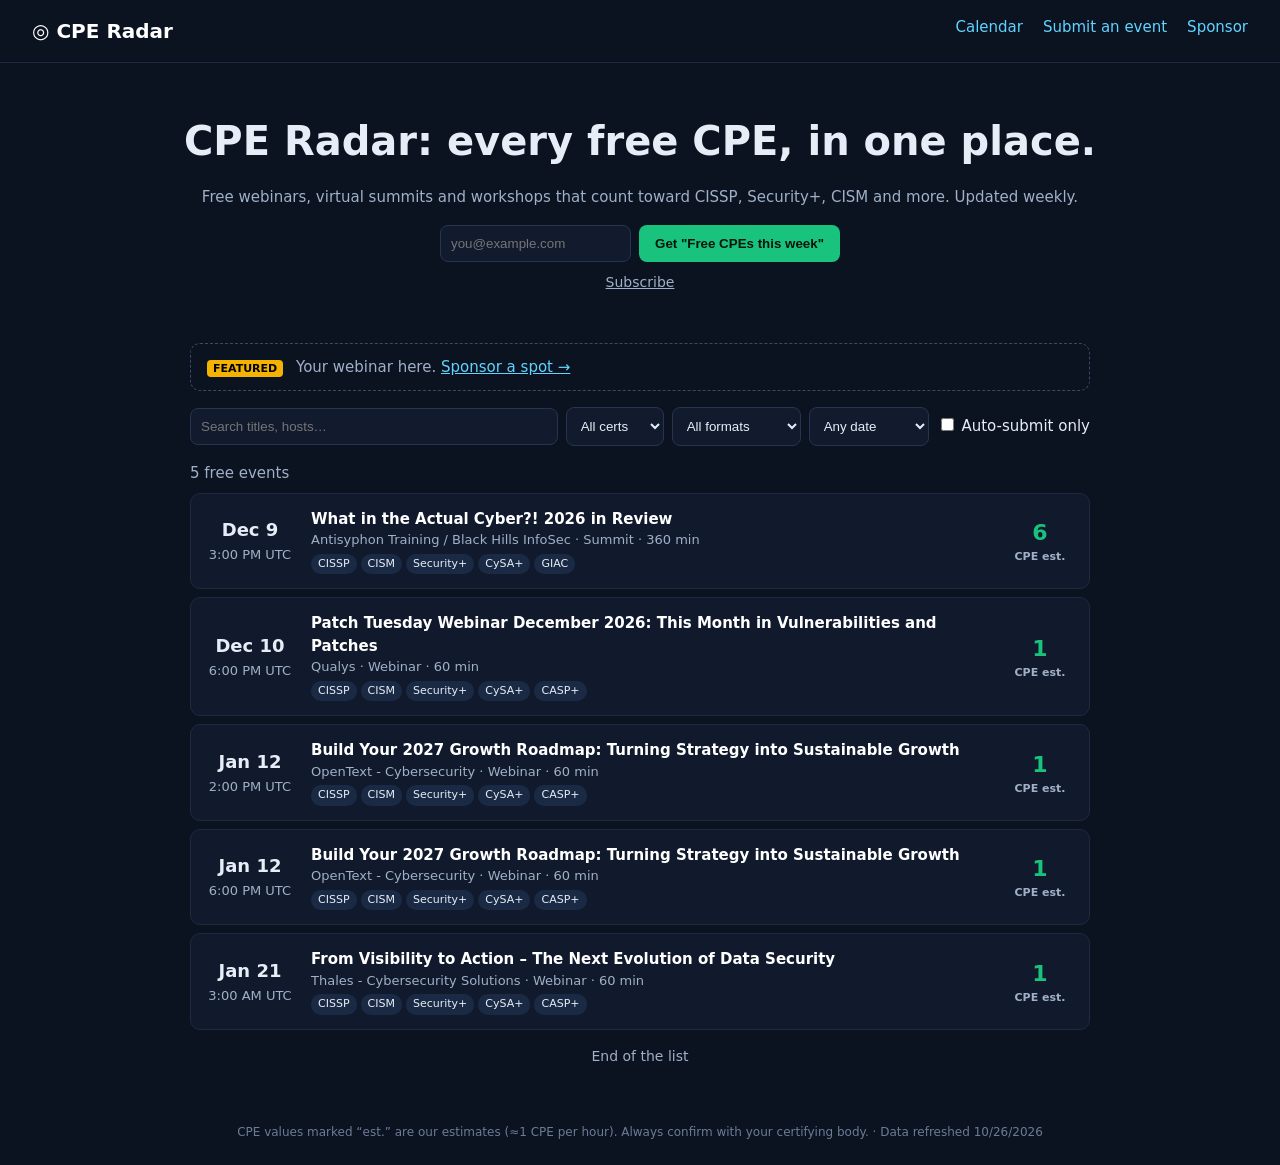
==== commit ef1bed9d: "Weekly data refresh" ====
--- a/site/index.html
+++ b/site/index.html
@@ -7,7 +7,7 @@
 <meta property="og:image:width" content="1200"><meta property="og:image:height" content="630">
 <meta name="twitter:card" content="summary_large_image"><meta name="twitter:title" content="CPE Radar: Free CPE Webinars &amp; Events for CISSP, Security+, CISM">
 <meta name="twitter:description" content="CPE Radar is a free calendar of CPE webinars, virtual summits and workshops for CISSP, Security+, CISM and more, plus a weekly free-CPE newsletter. Updated weekly."><meta name="twitter:image" content="https://cperadar.com/og.png">
-<script type="application/ld+json">{"@context": "https://schema.org", "@graph": [{"@type": "Organization", "@id": "https://cperadar.com/#org", "name": "CPE Radar", "url": "https://cperadar.com/", "logo": "https://cperadar.com/og.png"}, {"@type": "WebSite", "@id": "https://cperadar.com/#website", "name": "CPE Radar", "alternateName": ["CPERadar", "cperadar.com"], "url": "https://cperadar.com/", "publisher": {"@id": "https://cperadar.com/#org"}}, {"@type": "ItemList", "name": "Upcoming free CPE events", "itemListElement": [{"@type": "ListItem", "position": 1, "item": {"@type": "Event", "name": "Workshop: Job Hunt Like a Hacker \u2013 2026 Edition", "startDate": "2026-10-20T14:00:00+00:00", "endDate": "2026-10-20T20:30:00+00:00", "eventAttendanceMode": "https://schema.org/OnlineEventAttendanceMode", "eventStatus": "https://schema.org/EventScheduled", "location": {"@type": "VirtualLocation", "url": "https://www.antisyphontraining.com/event/workshop-job-hunt-like-a-hacker-2026-edition-5/"}, "url": "https://www.antisyphontraining.com/event/workshop-job-hunt-like-a-hacker-2026-edition-5/", "organizer": {"@type": "Organization", "name": "Antisyphon Training / Black Hills InfoSec"}, "isAccessibleForFree": true, "offers": {"@type": "Offer", "price": 0, "priceCurrency": "USD", "availability": "https://schema.org/InStock", "url": "https://www.antisyphontraining.com/event/workshop-job-hunt-like-a-hacker-2026-edition-5/"}, "description": "Free Workshop worth ~6.5 CPE for CISSP, CISM, Security+, CySA+, GIAC."}}, {"@type": "ListItem", "position": 2, "item": {"@type": "Event", "name": "Beyond PKI: Redefining Digital Trust for the PQC Era", "startDate": "2026-10-21T13:00:00+00:00", "endDate": "2026-10-21T14:00:00+00:00", "eventAttendanceMode": "https://schema.org/OnlineEventAttendanceMode", "eventStatus": "https://schema.org/EventScheduled", "location": {"@type": "VirtualLocation", "url": "https://cpl.thalesgroup.com/resources/webinars?commid=672785"}, "url": "https://cpl.thalesgroup.com/resources/webinars?commid=672785", "organizer": {"@type": "Organization", "name": "Thales - Cybersecurity Solutions"}, "isAccessibleForFree": true, "offers": {"@type": "Offer", "price": 0, "priceCurrency": "USD", "availability": "https://schema.org/InStock", "url": "https://cpl.thalesgroup.com/resources/webinars?commid=672785"}, "description": "Free Webinar worth ~1.0 CPE for CISSP, CISM, Security+, CySA+, CASP+."}}, {"@type": "ListItem", "position": 3, "item": {"@type": "Event", "name": "Attack Breakdown \u2013 How It Actually Happens.  Episode 3:  When MFA isn't enough: OAuth abuse and token theft", "startDate": "2026-10-21T14:00:00+00:00", "endDate": "2026-10-21T14:30:00+00:00", "eventAttendanceMode": "https://schema.org/OnlineEventAttendanceMode", "eventStatus": "https://schema.org/EventScheduled", "location": {"@type": "VirtualLocation", "url": "https://www.webroot.com/us/en/business/resources/webinars?commid=668507"}, "url": "https://www.webroot.com/us/en/business/resources/webinars?commid=668507", "organizer": {"@type": "Organization", "name": "OpenText - Cybersecurity"}, "isAccessibleForFree": true, "offers": {"@type": "Offer", "price": 0, "priceCurrency": "USD", "availability": "https://schema.org/InStock", "url": "https://www.webroot.com/us/en/business/resources/webinars?commid=668507"}, "description": "Free Webinar worth ~0.5 CPE for CISSP, CISM, Security+, CySA+, CASP+."}}, {"@type": "ListItem", "position": 4, "item": {"@type": "Event", "name": "TPRM Made Simple: Stronger Compliance, Lower Risk, More Efficient with TITAN AI", "startDate": "2026-10-21T15:00:00+00:00", "endDate": "2026-10-21T15:45:00+00:00", "eventAttendanceMode": "https://schema.org/OnlineEventAttendanceMode", "eventStatus": "https://schema.org/EventScheduled", "location": {"@type": "VirtualLocation", "url": "https://www.brighttalk.com/webcast/19566/676537"}, "url": "https://www.brighttalk.com/webcast/19566/676537", "organizer": {"@type": "Organization", "name": "SecurityScorecard"}, "isAccessibleForFree": true, "offers": {"@type": "Offer", "price": 0, "priceCurrency": "USD", "availability": "https://schema.org/InStock", "url": "https://www.brighttalk.com/webcast/19566/676537"}, "description": "Free Webinar worth ~1.0 CPE for CISSP, CISM, Security+, CySA+, CASP+."}}, {"@type": "ListItem", "position": 5, "item": {"@type": "Event", "name": "Anti-Cast: Understanding Containers & AI Sandboxing with Jay Beale", "startDate": "2026-10-21T16:00:00+00:00", "endDate": "2026-10-21T17:00:00+00:00", "eventAttendanceMode": "https://schema.org/OnlineEventAttendanceMode", "eventStatus": "https://schema.org/EventScheduled", "location": {"@type": "VirtualLocation", "url": "https://www.antisyphontraining.com/event/anti-cast-understanding-containers-ai-sandboxing-with-jay-beale/"}, "url": "https://www.antisyphontraining.com/event/anti-cast-understanding-containers-ai-sandboxing-with-jay-beale/", "organizer": {"@type": "Organization", "name": "Antisyphon Training / Black Hills InfoSec"}, "isAccessibleForFree": true, "offers": {"@type": "Offer", "price": 0, "priceCurrency": "USD", "availability": "https://schema.org/InStock", "url": "https://www.antisyphontraining.com/event/anti-cast-understanding-containers-ai-sandboxing-with-jay-beale/"}, "description": "Free Webinar worth ~1.0 CPE for CISSP, CISM, Security+, CySA+, GIAC."}}, {"@type": "ListItem", "position": 6, "item": {"@type": "Event", "name": "From Exploration to Scale: Using Frontier Models for Proactive Cyber Defense", "startDate": "2026-10-21T18:00:00+00:00", "endDate": "2026-10-21T19:00:00+00:00", "eventAttendanceMode": "https://schema.org/OnlineEventAttendanceMode", "eventStatus": "https://schema.org/EventScheduled", "location": {"@type": "VirtualLocation", "url": "https://www.brighttalk.com/webcast/17216/676638"}, "url": "https://www.brighttalk.com/webcast/17216/676638", "organizer": {"@type": "Organization", "name": "WiCyS - Women in CyberSecurity"}, "isAccessibleForFree": true, "offers": {"@type": "Offer", "price": 0, "priceCurrency": "USD", "availability": "https://schema.org/InStock", "url": "https://www.brighttalk.com/webcast/17216/676638"}, "description": "Free Webinar worth ~1.0 CPE for CISSP, CISM, Security+, CySA+, CASP+."}}, {"@type": "ListItem", "position": 7, "item": {"@type": "Event", "name": "Beyond Native Cloud Security: Reducing Application and API Risk Across Hyperscalers", "startDate": "2026-10-22T03:00:00+00:00", "endDate": "2026-10-22T04:00:00+00:00", "eventAttendanceMode": "https://schema.org/OnlineEventAttendanceMode", "eventStatus": "https://schema.org/EventScheduled", "location": {"@type": "VirtualLocation", "url": "https://cpl.thalesgroup.com/resources/webinars?commid=676425"}, "url": "https://cpl.thalesgroup.com/resources/webinars?commid=676425", "organizer": {"@type": "Organization", "name": "Thales - Cybersecurity Solutions"}, "isAccessibleForFree": true, "offers": {"@type": "Offer", "price": 0, "priceCurrency": "USD", "availability": "https://schema.org/InStock", "url": "https://cpl.thalesgroup.com/resources/webinars?commid=676425"}, "description": "Free Webinar worth ~1.0 CPE for CISSP, CISM, Security+, CySA+, CASP+."}}, {"@type": "ListItem", "position": 8, "item": {"@type": "Event", "name": "Autentica\u00e7\u00e3o Forte sem Complica\u00e7\u00e3o: Casos Reais de Migra\u00e7\u00e3o e Servi\u00e7os Gerenciados", "startDate": "2026-10-22T13:00:00+00:00", "endDate": "2026-10-22T13:45:00+00:00", "eventAttendanceMode": "https://schema.org/OnlineEventAttendanceMode", "eventStatus": "https://schema.org/EventScheduled", "location": {"@type": "VirtualLocation", "url": "https://cpl.thalesgroup.com/resources/webinars?commid=676896"}, "url": "https://cpl.thalesgroup.com/resources/webinars?commid=676896", "organizer": {"@type": "Organization", "name": "Thales - Cybersecurity Solutions"}, "isAccessibleForFree": true, "offers": {"@type": "Offer", "price": 0, "priceCurrency": "USD", "availability": "https://schema.org/InStock", "url": "https://cpl.thalesgroup.com/resources/webinars?commid=676896"}, "description": "Free Webinar worth ~1.0 CPE for CISSP, CISM, Security+, CySA+, CASP+."}}, {"@type": "ListItem", "position": 9, "item": {"@type": "Event", "name": "CPE | From Manual to Intelligent: Using AI to Reduce Assessment Fatigue and Strengthen Due Diligence", "startDate": "2026-10-22T17:00:00+00:00", "endDate": "2026-10-22T18:15:00+00:00", "eventAttendanceMode": "https://schema.org/OnlineEventAttendanceMode", "eventStatus": "https://schema.org/EventScheduled", "location": {"@type": "VirtualLocation", "url": "https://www.brighttalk.com/webcast/5586/674979"}, "url": "https://www.brighttalk.com/webcast/5586/674979", "organizer": {"@type": "Organization", "name": "Executive IT Forums"}, "isAccessibleForFree": true, "offers": {"@type": "Offer", "price": 0, "priceCurrency": "USD", "availability": "https://schema.org/InStock", "url": "https://www.brighttalk.com/webcast/5586/674979"}, "description": "Free Webinar worth ~1.5 CPE for CISSP, CISM, Security+, CySA+, CASP+."}}, {"@type": "ListItem", "position": 10, "item": {"@type": "Event", "name": "IAM Done Right", "startDate": "2026-10-22T18:00:00+00:00", "endDate": "2026-10-22T19:00:00+00:00", "eventAttendanceMode": "https://schema.org/OnlineEventAttendanceMode", "eventStatus": "https://schema.org/EventScheduled", "location": {"@type": "VirtualLocation", "url": "https://www.brighttalk.com/webcast/17216/677012"}, "url": "https://www.brighttalk.com/webcast/17216/677012", "organizer": {"@type": "Organization", "name": "WiCyS - Women in CyberSecurity"}, "isAccessibleForFree": true, "offers": {"@type": "Offer", "price": 0, "priceCurrency": "USD", "availability": "https://schema.org/InStock", "url": "https://www.brighttalk.com/webcast/17216/677012"}, "description": "Free Webinar worth ~1.0 CPE for CISSP, CISM, Security+, CySA+, CASP+."}}, {"@type": "ListItem", "position": 11, "item": {"@type": "Event", "name": "2026 Retail & Ecommerce Data Threat Report \u2013 with Google, S&P Global and Thales", "startDate": "2026-10-23T15:00:00+00:00", "endDate": "2026-10-23T15:56:00+00:00", "eventAttendanceMode": "https://schema.org/OnlineEventAttendanceMode", "eventStatus": "https://schema.org/EventScheduled", "location": {"@type": "VirtualLocation", "url": "https://cpl.thalesgroup.com/resources/webinars?commid=677750"}, "url": "https://cpl.thalesgroup.com/resources/webinars?commid=677750", "organizer": {"@type": "Organization", "name": "Thales - Cybersecurity Solutions"}, "isAccessibleForFree": true, "offers": {"@type": "Offer", "price": 0, "priceCurrency": "USD", "availability": "https://schema.org/InStock", "url": "https://cpl.thalesgroup.com/resources/webinars?commid=677750"}, "description": "Free Webinar worth ~1.0 CPE for CISSP, CISM, Security+, CySA+, CASP+."}}, {"@type": "ListItem", "position": 12, "item": {"@type": "Event", "name": "Beyond Users and Workloads: The Agentic Shift in Cloud-Native Zero Trust", "startDate": "2026-10-27T15:00:00+00:00", "endDate": "2026-10-27T16:00:00+00:00", "eventAttendanceMode": "https://schema.org/OnlineEventAttendanceMode", "eventStatus": "https://schema.org/EventScheduled", "location": {"@type": "VirtualLocation", "url": "https://www.brighttalk.com/webcast/288/676467"}, "url": "https://www.brighttalk.com/webcast/288/676467", "organizer": {"@type": "Organization", "name": "ISC2"}, "isAccessibleForFree": true, "offers": {"@type": "Offer", "price": 0, "priceCurrency": "USD", "availability": "https://schema.org/InStock", "url": "https://www.brighttalk.com/webcast/288/676467"}, "description": "Free Webinar worth ~1.0 CPE for CISSP, CCSP, SSCP."}}, {"@type": "ListItem", "position": 13, "item": {"@type": "Event", "name": "Behind the Tabletop: What a Hospital Ransomware Exercise Can Teach Us About SOC Readiness", "startDate": "2026-10-27T18:00:00+00:00", "endDate": "2026-10-27T19:00:00+00:00", "eventAttendanceMode": "https://schema.org/OnlineEventAttendanceMode", "eventStatus": "https://schema.org/EventScheduled", "location": {"@type": "VirtualLocation", "url": "https://www.brighttalk.com/webcast/17216/676643"}, "url": "https://www.brighttalk.com/webcast/17216/676643", "organizer": {"@type": "Organization", "name": "WiCyS - Women in CyberSecurity"}, "isAccessibleForFree": true, "offers": {"@type": "Offer", "price": 0, "priceCurrency": "USD", "availability": "https://schema.org/InStock", "url": "https://www.brighttalk.com/webcast/17216/676643"}, "description": "Free Webinar worth ~1.0 CPE for CISSP, CISM, Security+, CySA+, CASP+."}}, {"@type": "ListItem", "position": 14, "item": {"@type": "Event", "name": "Securing MCP Servers from Agentic AI Attacks", "startDate": "2026-10-28T08:00:00+00:00", "endDate": "2026-10-28T09:00:00+00:00", "eventAttendanceMode": "https://schema.org/OnlineEventAttendanceMode", "eventStatus": "https://schema.org/EventScheduled", "location": {"@type": "VirtualLocation", "url": "https://www.brighttalk.com/webcast/288/676478"}, "url": "https://www.brighttalk.com/webcast/288/676478", "organizer": {"@type": "Organization", "name": "ISC2"}, "isAccessibleForFree": true, "offers": {"@type": "Offer", "price": 0, "priceCurrency": "USD", "availability": "https://schema.org/InStock", "url": "https://www.brighttalk.com/webcast/288/676478"}, "description": "Free Webinar worth ~1.0 CPE for CISSP, CCSP, SSCP."}}, {"@type": "ListItem", "position": 15, "item": {"@type": "Event", "name": "Fewer Tickets, Faster Fixes: Maximizing ROI on TruRisk Eliminate", "startDate": "2026-10-28T16:00:00+00:00", "endDate": "2026-10-28T17:00:00+00:00", "eventAttendanceMode": "https://schema.org/OnlineEventAttendanceMode", "eventStatus": "https://schema.org/EventScheduled", "location": {"@type": "VirtualLocation", "url": "https://www.brighttalk.com/webcast/11673/674417"}, "url": "https://www.brighttalk.com/webcast/11673/674417", "organizer": {"@type": "Organization", "name": "Qualys"}, "isAccessibleForFree": true, "offers": {"@type": "Offer", "price": 0, "priceCurrency": "USD", "availability": "https://schema.org/InStock", "url": "https://www.brighttalk.com/webcast/11673/674417"}, "description": "Free Webinar worth ~1.0 CPE for CISSP, CISM, Security+, CySA+, CASP+."}}, {"@type": "ListItem", "position": 16, "item": {"@type": "Event", "name": "Preparing for the November 24, 2026 Scoring Recalibration: An Open Forum", "startDate": "2026-10-28T16:00:00+00:00", "endDate": "2026-10-28T16:45:00+00:00", "eventAttendanceMode": "https://schema.org/OnlineEventAttendanceMode", "eventStatus": "https://schema.org/EventScheduled", "location": {"@type": "VirtualLocation", "url": "https://www.brighttalk.com/webcast/19566/676492"}, "url": "https://www.brighttalk.com/webcast/19566/676492", "organizer": {"@type": "Organization", "name": "SecurityScorecard"}, "isAccessibleForFree": true, "offers": {"@type": "Offer", "price": 0, "priceCurrency": "USD", "availability": "https://schema.org/InStock", "url": "https://www.brighttalk.com/webcast/19566/676492"}, "description": "Free Webinar worth ~1.0 CPE for CISSP, CISM, Security+, CySA+, CASP+."}}, {"@type": "ListItem", "position": 17, "item": {"@type": "Event", "name": "Anti-Cast: Using AI as Your Personal Research Assistant with Ashley Knowles", "startDate": "2026-10-28T16:00:00+00:00", "endDate": "2026-10-28T17:00:00+00:00", "eventAttendanceMode": "https://schema.org/OnlineEventAttendanceMode", "eventStatus": "https://schema.org/EventScheduled", "location": {"@type": "VirtualLocation", "url": "https://www.antisyphontraining.com/event/anti-cast-using-ai-as-your-personal-research-assistant-with-ashley-knowles/"}, "url": "https://www.antisyphontraining.com/event/anti-cast-using-ai-as-your-personal-research-assistant-with-ashley-knowles/", "organizer": {"@type": "Organization", "name": "Antisyphon Training / Black Hills InfoSec"}, "isAccessibleForFree": true, "offers": {"@type": "Offer", "price": 0, "priceCurrency": "USD", "availability": "https://schema.org/InStock", "url": "https://www.antisyphontraining.com/event/anti-cast-using-ai-as-your-personal-research-assistant-with-ashley-knowles/"}, "description": "Free Webinar worth ~1.0 CPE for CISSP, CISM, Security+, CySA+, GIAC."}}, {"@type": "ListItem", "position": 18, "item": {"@type": "Event", "name": "OpenText and SoftChoice Present: The Nightmare Before Recovery, When Ransomware Comes for You", "startDate": "2026-10-28T17:00:00+00:00", "endDate": "2026-10-28T18:00:00+00:00", "eventAttendanceMode": "https://schema.org/OnlineEventAttendanceMode", "eventStatus": "https://schema.org/EventScheduled", "location": {"@type": "VirtualLocation", "url": "https://www.webroot.com/us/en/business/resources/webinars?commid=676568"}, "url": "https://www.webroot.com/us/en/business/resources/webinars?commid=676568", "organizer": {"@type": "Organization", "name": "OpenText - Cybersecurity"}, "isAccessibleForFree": true, "offers": {"@type": "Offer", "price": 0, "priceCurrency": "USD", "availability": "https://schema.org/InStock", "url": "https://www.webroot.com/us/en/business/resources/webinars?commid=676568"}, "description": "Free Webinar worth ~1.0 CPE for CISSP, CISM, Security+, CySA+, CASP+."}}, {"@type": "ListItem", "position": 19, "item": {"@type": "Event", "name": "Breaking the Glass Firewall: The Unwritten Lessons of Becoming a CISO", "startDate": "2026-10-28T18:30:00+00:00", "endDate": "2026-10-28T19:30:00+00:00", "eventAttendanceMode": "https://schema.org/OnlineEventAttendanceMode", "eventStatus": "https://schema.org/EventScheduled", "location": {"@type": "VirtualLocation", "url": "https://www.brighttalk.com/webcast/17216/676645"}, "url": "https://www.brighttalk.com/webcast/17216/676645", "organizer": {"@type": "Organization", "name": "WiCyS - Women in CyberSecurity"}, "isAccessibleForFree": true, "offers": {"@type": "Offer", "price": 0, "priceCurrency": "USD", "availability": "https://schema.org/InStock", "url": "https://www.brighttalk.com/webcast/17216/676645"}, "description": "Free Webinar worth ~1.0 CPE for CISSP, CISM, Security+, CySA+, CASP+."}}, {"@type": "ListItem", "position": 20, "item": {"@type": "Event", "name": "From Blind Spots to Full Visibility: Streamlining Protection with NDR", "startDate": "2026-10-29T14:00:00+00:00", "endDate": "2026-10-29T15:00:00+00:00", "eventAttendanceMode": "https://schema.org/OnlineEventAttendanceMode", "eventStatus": "https://schema.org/EventScheduled", "location": {"@type": "VirtualLocation", "url": "https://www.brighttalk.com/webcast/15591/676506"}, "url": "https://www.brighttalk.com/webcast/15591/676506", "organizer": {"@type": "Organization", "name": "Kaspersky webinars"}, "isAccessibleForFree": true, "offers": {"@type": "Offer", "price": 0, "priceCurrency": "USD", "availability": "https://schema.org/InStock", "url": "https://www.brighttalk.com/webcast/15591/676506"}, "description": "Free Webinar worth ~1.0 CPE for CISSP, CISM, Security+, CySA+, CASP+."}}, {"@type": "ListItem", "position": 21, "item": {"@type": "Event", "name": "Migration Nightmares & Disaster Recovery Horrors: Scary Stories from the Data Protection Crypt", "startDate": "2026-10-29T16:00:00+00:00", "endDate": "2026-10-29T17:00:00+00:00", "eventAttendanceMode": "https://schema.org/OnlineEventAttendanceMode", "eventStatus": "https://schema.org/EventScheduled", "location": {"@type": "VirtualLocation", "url": "https://www.webroot.com/us/en/business/resources/webinars?commid=676567"}, "url": "https://www.webroot.com/us/en/business/resources/webinars?commid=676567", "organizer": {"@type": "Organization", "name": "OpenText - Cybersecurity"}, "isAccessibleForFree": true, "offers": {"@type": "Offer", "price": 0, "priceCurrency": "USD", "availability": "https://schema.org/InStock", "url": "https://www.webroot.com/us/en/business/resources/webinars?commid=676567"}, "description": "Free Webinar worth ~1.0 CPE for CISSP, CISM, Security+, CySA+, CASP+."}}, {"@type": "ListItem", "position": 22, "item": {"@type": "Event", "name": "Beyond the CPU: Exposing AI Attacks in the GPU Stack", "startDate": "2026-11-03T11:00:00+00:00", "endDate": "2026-11-03T11:45:00+00:00", "eventAttendanceMode": "https://schema.org/OnlineEventAttendanceMode", "eventStatus": "https://schema.org/EventScheduled", "location": {"@type": "VirtualLocation", "url": "https://www.brighttalk.com/webcast/288/677957"}, "url": "https://www.brighttalk.com/webcast/288/677957", "organizer": {"@type": "Organization", "name": "ISC2"}, "isAccessibleForFree": true, "offers": {"@type": "Offer", "price": 0, "priceCurrency": "USD", "availability": "https://schema.org/InStock", "url": "https://www.brighttalk.com/webcast/288/677957"}, "description": "Free Webinar worth ~1.0 CPE for CISSP, CCSP, SSCP."}}, {"@type": "ListItem", "position": 23, "item": {"@type": "Event", "name": "Activate Market Momentum:  Positioning, Brand & Demand Generation", "startDate": "2026-11-03T14:00:00+00:00", "endDate": "2026-11-03T15:00:00+00:00", "eventAttendanceMode": "https://schema.org/OnlineEventAttendanceMode", "eventStatus": "https://schema.org/EventScheduled", "location": {"@type": "VirtualLocation", "url": "https://www.webroot.com/us/en/business/resources/webinars?commid=673462"}, "url": "https://www.webroot.com/us/en/business/resources/webinars?commid=673462", "organizer": {"@type": "Organization", "name": "OpenText - Cybersecurity"}, "isAccessibleForFree": true, "offers": {"@type": "Offer", "price": 0, "priceCurrency": "USD", "availability": "https://schema.org/InStock", "url": "https://www.webroot.com/us/en/business/resources/webinars?commid=673462"}, "description": "Free Webinar worth ~1.0 CPE for CISSP, CISM, Security+, CySA+, CASP+."}}, {"@type": "ListItem", "position": 24, "item": {"@type": "Event", "name": "Cyber Threat Intelligence and AI: Are We Ready?", "startDate": "2026-11-03T16:00:00+00:00", "endDate": "2026-11-03T17:00:00+00:00", "eventAttendanceMode": "https://schema.org/OnlineEventAttendanceMode", "eventStatus": "https://schema.org/EventScheduled", "location": {"@type": "VirtualLocation", "url": "https://www.brighttalk.com/webcast/288/676727"}, "url": "https://www.brighttalk.com/webcast/288/676727", "organizer": {"@type": "Organization", "name": "ISC2"}, "isAccessibleForFree": true, "offers": {"@type": "Offer", "price": 0, "priceCurrency": "USD", "availability": "https://schema.org/InStock", "url": "https://www.brighttalk.com/webcast/288/676727"}, "description": "Free Webinar worth ~1.0 CPE for CISSP, CCSP, SSCP."}}, {"@type": "ListItem", "position": 25, "item": {"@type": "Event", "name": "2026 Manufacturing Data Threat Report \u2013 with S&P Global, Oracle, and Thales", "startDate": "2026-11-03T16:00:00+00:00", "endDate": "2026-11-03T17:00:00+00:00", "eventAttendanceMode": "https://schema.org/OnlineEventAttendanceMode", "eventStatus": "https://schema.org/EventScheduled", "location": {"@type": "VirtualLocation", "url": "https://cpl.thalesgroup.com/resources/webinars?commid=674936"}, "url": "https://cpl.thalesgroup.com/resources/webinars?commid=674936", "organizer": {"@type": "Organization", "name": "Thales - Cybersecurity Solutions"}, "isAccessibleForFree": true, "offers": {"@type": "Offer", "price": 0, "priceCurrency": "USD", "availability": "https://schema.org/InStock", "url": "https://cpl.thalesgroup.com/resources/webinars?commid=674936"}, "description": "Free Webinar worth ~1.0 CPE for CISSP, CISM, Security+, CySA+, CASP+."}}, {"@type": "ListItem", "position": 26, "item": {"@type": "Event", "name": "Identity Is the New Perimeter: Defend Against the Authentication-First Attack", "startDate": "2026-11-03T18:00:00+00:00", "endDate": "2026-11-03T19:00:00+00:00", "eventAttendanceMode": "https://schema.org/OnlineEventAttendanceMode", "eventStatus": "https://schema.org/EventScheduled", "location": {"@type": "VirtualLocation", "url": "https://www.brighttalk.com/webcast/288/677227"}, "url": "https://www.brighttalk.com/webcast/288/677227", "organizer": {"@type": "Organization", "name": "ISC2"}, "isAccessibleForFree": true, "offers": {"@type": "Offer", "price": 0, "priceCurrency": "USD", "availability": "https://schema.org/InStock", "url": "https://www.brighttalk.com/webcast/288/677227"}, "description": "Free Webinar worth ~1.0 CPE for CISSP, CCSP, SSCP."}}, {"@type": "ListItem", "position": 27, "item": {"@type": "Event", "name": "Activate Market Momentum:  Positioning, Brand & Demand Generation", "startDate": "2026-11-03T18:00:00+00:00", "endDate": "2026-11-03T19:00:00+00:00", "eventAttendanceMode": "https://schema.org/OnlineEventAttendanceMode", "eventStatus": "https://schema.org/EventScheduled", "location": {"@type": "VirtualLocation", "url": "https://www.webroot.com/us/en/business/resources/webinars?commid=673464"}, "url": "https://www.webroot.com/us/en/business/resources/webinars?commid=673464", "organizer": {"@type": "Organization", "name": "OpenText - Cybersecurity"}, "isAccessibleForFree": true, "offers": {"@type": "Offer", "price": 0, "priceCurrency": "USD", "availability": "https://schema.org/InStock", "url": "https://www.webroot.com/us/en/business/resources/webinars?commid=673464"}, "description": "Free Webinar worth ~1.0 CPE for CISSP, CISM, Security+, CySA+, CASP+."}}, {"@type": "ListItem", "position": 28, "item": {"@type": "Event", "name": "Security as a Business Enabler", "startDate": "2026-11-03T19:00:00+00:00", "endDate": "2026-11-03T20:00:00+00:00", "eventAttendanceMode": "https://schema.org/OnlineEventAttendanceMode", "eventStatus": "https://schema.org/EventScheduled", "location": {"@type": "VirtualLocation", "url": "https://www.brighttalk.com/webcast/17216/677234"}, "url": "https://www.brighttalk.com/webcast/17216/677234", "organizer": {"@type": "Organization", "name": "WiCyS - Women in CyberSecurity"}, "isAccessibleForFree": true, "offers": {"@type": "Offer", "price": 0, "priceCurrency": "USD", "availability": "https://schema.org/InStock", "url": "https://www.brighttalk.com/webcast/17216/677234"}, "description": "Free Webinar worth ~1.0 CPE for CISSP, CISM, Security+, CySA+, CASP+."}}, {"@type": "ListItem", "position": 29, "item": {"@type": "Event", "name": "Open Source + AI: Where Attackers Move Next in 2027", "startDate": "2026-11-03T22:00:00+00:00", "endDate": "2026-11-03T23:00:00+00:00", "eventAttendanceMode": "https://schema.org/OnlineEventAttendanceMode", "eventStatus": "https://schema.org/EventScheduled", "location": {"@type": "VirtualLocation", "url": "https://www.brighttalk.com/webcast/288/676728"}, "url": "https://www.brighttalk.com/webcast/288/676728", "organizer": {"@type": "Organization", "name": "ISC2"}, "isAccessibleForFree": true, "offers": {"@type": "Offer", "price": 0, "priceCurrency": "USD", "availability": "https://schema.org/InStock", "url": "https://www.brighttalk.com/webcast/288/676728"}, "description": "Free Webinar worth ~1.0 CPE for CISSP, CCSP, SSCP."}}, {"@type": "ListItem", "position": 30, "item": {"@type": "Event", "name": "Preparing for the 2027 Threatscape: A New Strategy for Operational Resilience", "startDate": "2026-11-04T16:00:00+00:00", "endDate": "2026-11-04T17:00:00+00:00", "eventAttendanceMode": "https://schema.org/OnlineEventAttendanceMode", "eventStatus": "https://schema.org/EventScheduled", "location": {"@type": "VirtualLocation", "url": "https://www.brighttalk.com/webcast/288/677918"}, "url": "https://www.brighttalk.com/webcast/288/677918", "organizer": {"@type": "Organization", "name": "ISC2"}, "isAccessibleForFree": true, "offers": {"@type": "Offer", "price": 0, "priceCurrency": "USD", "availability": "https://schema.org/InStock", "url": "https://www.brighttalk.com/webcast/288/677918"}, "description": "Free Webinar worth ~1.0 CPE for CISSP, CCSP, SSCP."}}]}]}</script><!--/seo-->
+<script type="application/ld+json">{"@context": "https://schema.org", "@graph": [{"@type": "Organization", "@id": "https://cperadar.com/#org", "name": "CPE Radar", "url": "https://cperadar.com/", "logo": "https://cperadar.com/og.png"}, {"@type": "WebSite", "@id": "https://cperadar.com/#website", "name": "CPE Radar", "alternateName": ["CPERadar", "cperadar.com"], "url": "https://cperadar.com/", "publisher": {"@id": "https://cperadar.com/#org"}}, {"@type": "ItemList", "name": "Upcoming free CPE events", "itemListElement": [{"@type": "ListItem", "position": 1, "item": {"@type": "Event", "name": "Beyond Users and Workloads: The Agentic Shift in Cloud-Native Zero Trust", "startDate": "2026-10-27T15:00:00+00:00", "endDate": "2026-10-27T16:00:00+00:00", "eventAttendanceMode": "https://schema.org/OnlineEventAttendanceMode", "eventStatus": "https://schema.org/EventScheduled", "location": {"@type": "VirtualLocation", "url": "https://www.brighttalk.com/webcast/288/676467"}, "url": "https://www.brighttalk.com/webcast/288/676467", "organizer": {"@type": "Organization", "name": "ISC2"}, "isAccessibleForFree": true, "offers": {"@type": "Offer", "price": 0, "priceCurrency": "USD", "availability": "https://schema.org/InStock", "url": "https://www.brighttalk.com/webcast/288/676467"}, "description": "Free Webinar worth ~1.0 CPE for CISSP, CCSP, SSCP."}}, {"@type": "ListItem", "position": 2, "item": {"@type": "Event", "name": "Behind the Tabletop: What a Hospital Ransomware Exercise Can Teach Us About SOC Readiness", "startDate": "2026-10-27T18:00:00+00:00", "endDate": "2026-10-27T19:00:00+00:00", "eventAttendanceMode": "https://schema.org/OnlineEventAttendanceMode", "eventStatus": "https://schema.org/EventScheduled", "location": {"@type": "VirtualLocation", "url": "https://www.brighttalk.com/webcast/17216/676643"}, "url": "https://www.brighttalk.com/webcast/17216/676643", "organizer": {"@type": "Organization", "name": "WiCyS - Women in CyberSecurity"}, "isAccessibleForFree": true, "offers": {"@type": "Offer", "price": 0, "priceCurrency": "USD", "availability": "https://schema.org/InStock", "url": "https://www.brighttalk.com/webcast/17216/676643"}, "description": "Free Webinar worth ~1.0 CPE for CISSP, CISM, Security+, CySA+, CASP+."}}, {"@type": "ListItem", "position": 3, "item": {"@type": "Event", "name": "Securing MCP Servers from Agentic AI Attacks", "startDate": "2026-10-28T08:00:00+00:00", "endDate": "2026-10-28T09:00:00+00:00", "eventAttendanceMode": "https://schema.org/OnlineEventAttendanceMode", "eventStatus": "https://schema.org/EventScheduled", "location": {"@type": "VirtualLocation", "url": "https://www.brighttalk.com/webcast/288/676478"}, "url": "https://www.brighttalk.com/webcast/288/676478", "organizer": {"@type": "Organization", "name": "ISC2"}, "isAccessibleForFree": true, "offers": {"@type": "Offer", "price": 0, "priceCurrency": "USD", "availability": "https://schema.org/InStock", "url": "https://www.brighttalk.com/webcast/288/676478"}, "description": "Free Webinar worth ~1.0 CPE for CISSP, CCSP, SSCP."}}, {"@type": "ListItem", "position": 4, "item": {"@type": "Event", "name": "Fewer Tickets, Faster Fixes: Maximizing ROI on TruRisk Eliminate", "startDate": "2026-10-28T16:00:00+00:00", "endDate": "2026-10-28T17:00:00+00:00", "eventAttendanceMode": "https://schema.org/OnlineEventAttendanceMode", "eventStatus": "https://schema.org/EventScheduled", "location": {"@type": "VirtualLocation", "url": "https://www.brighttalk.com/webcast/11673/674417"}, "url": "https://www.brighttalk.com/webcast/11673/674417", "organizer": {"@type": "Organization", "name": "Qualys"}, "isAccessibleForFree": true, "offers": {"@type": "Offer", "price": 0, "priceCurrency": "USD", "availability": "https://schema.org/InStock", "url": "https://www.brighttalk.com/webcast/11673/674417"}, "description": "Free Webinar worth ~1.0 CPE for CISSP, CISM, Security+, CySA+, CASP+."}}, {"@type": "ListItem", "position": 5, "item": {"@type": "Event", "name": "Preparing for the November 24, 2026 Scoring Recalibration: An Open Forum", "startDate": "2026-10-28T16:00:00+00:00", "endDate": "2026-10-28T16:45:00+00:00", "eventAttendanceMode": "https://schema.org/OnlineEventAttendanceMode", "eventStatus": "https://schema.org/EventScheduled", "location": {"@type": "VirtualLocation", "url": "https://www.brighttalk.com/webcast/19566/676492"}, "url": "https://www.brighttalk.com/webcast/19566/676492", "organizer": {"@type": "Organization", "name": "SecurityScorecard"}, "isAccessibleForFree": true, "offers": {"@type": "Offer", "price": 0, "priceCurrency": "USD", "availability": "https://schema.org/InStock", "url": "https://www.brighttalk.com/webcast/19566/676492"}, "description": "Free Webinar worth ~1.0 CPE for CISSP, CISM, Security+, CySA+, CASP+."}}, {"@type": "ListItem", "position": 6, "item": {"@type": "Event", "name": "Anti-Cast: Using AI as Your Personal Research Assistant with Ashley Knowles", "startDate": "2026-10-28T16:00:00+00:00", "endDate": "2026-10-28T17:00:00+00:00", "eventAttendanceMode": "https://schema.org/OnlineEventAttendanceMode", "eventStatus": "https://schema.org/EventScheduled", "location": {"@type": "VirtualLocation", "url": "https://www.antisyphontraining.com/event/anti-cast-using-ai-as-your-personal-research-assistant-with-ashley-knowles/"}, "url": "https://www.antisyphontraining.com/event/anti-cast-using-ai-as-your-personal-research-assistant-with-ashley-knowles/", "organizer": {"@type": "Organization", "name": "Antisyphon Training / Black Hills InfoSec"}, "isAccessibleForFree": true, "offers": {"@type": "Offer", "price": 0, "priceCurrency": "USD", "availability": "https://schema.org/InStock", "url": "https://www.antisyphontraining.com/event/anti-cast-using-ai-as-your-personal-research-assistant-with-ashley-knowles/"}, "description": "Free Webinar worth ~1.0 CPE for CISSP, CISM, Security+, CySA+, GIAC."}}, {"@type": "ListItem", "position": 7, "item": {"@type": "Event", "name": "OpenText and SoftChoice Present: The Nightmare Before Recovery, When Ransomware Comes for You", "startDate": "2026-10-28T17:00:00+00:00", "endDate": "2026-10-28T18:00:00+00:00", "eventAttendanceMode": "https://schema.org/OnlineEventAttendanceMode", "eventStatus": "https://schema.org/EventScheduled", "location": {"@type": "VirtualLocation", "url": "https://www.webroot.com/us/en/business/resources/webinars?commid=676568"}, "url": "https://www.webroot.com/us/en/business/resources/webinars?commid=676568", "organizer": {"@type": "Organization", "name": "OpenText - Cybersecurity"}, "isAccessibleForFree": true, "offers": {"@type": "Offer", "price": 0, "priceCurrency": "USD", "availability": "https://schema.org/InStock", "url": "https://www.webroot.com/us/en/business/resources/webinars?commid=676568"}, "description": "Free Webinar worth ~1.0 CPE for CISSP, CISM, Security+, CySA+, CASP+."}}, {"@type": "ListItem", "position": 8, "item": {"@type": "Event", "name": "Breaking the Glass Firewall: The Unwritten Lessons of Becoming a CISO", "startDate": "2026-10-28T18:30:00+00:00", "endDate": "2026-10-28T19:30:00+00:00", "eventAttendanceMode": "https://schema.org/OnlineEventAttendanceMode", "eventStatus": "https://schema.org/EventScheduled", "location": {"@type": "VirtualLocation", "url": "https://www.brighttalk.com/webcast/17216/676645"}, "url": "https://www.brighttalk.com/webcast/17216/676645", "organizer": {"@type": "Organization", "name": "WiCyS - Women in CyberSecurity"}, "isAccessibleForFree": true, "offers": {"@type": "Offer", "price": 0, "priceCurrency": "USD", "availability": "https://schema.org/InStock", "url": "https://www.brighttalk.com/webcast/17216/676645"}, "description": "Free Webinar worth ~1.0 CPE for CISSP, CISM, Security+, CySA+, CASP+."}}, {"@type": "ListItem", "position": 9, "item": {"@type": "Event", "name": "From Blind Spots to Full Visibility: Streamlining Protection with NDR", "startDate": "2026-10-29T14:00:00+00:00", "endDate": "2026-10-29T15:00:00+00:00", "eventAttendanceMode": "https://schema.org/OnlineEventAttendanceMode", "eventStatus": "https://schema.org/EventScheduled", "location": {"@type": "VirtualLocation", "url": "https://www.brighttalk.com/webcast/15591/676506"}, "url": "https://www.brighttalk.com/webcast/15591/676506", "organizer": {"@type": "Organization", "name": "Kaspersky webinars"}, "isAccessibleForFree": true, "offers": {"@type": "Offer", "price": 0, "priceCurrency": "USD", "availability": "https://schema.org/InStock", "url": "https://www.brighttalk.com/webcast/15591/676506"}, "description": "Free Webinar worth ~1.0 CPE for CISSP, CISM, Security+, CySA+, CASP+."}}, {"@type": "ListItem", "position": 10, "item": {"@type": "Event", "name": "Migration Nightmares & Disaster Recovery Horrors: Scary Stories from the Data Protection Crypt", "startDate": "2026-10-29T16:00:00+00:00", "endDate": "2026-10-29T17:00:00+00:00", "eventAttendanceMode": "https://schema.org/OnlineEventAttendanceMode", "eventStatus": "https://schema.org/EventScheduled", "location": {"@type": "VirtualLocation", "url": "https://www.webroot.com/us/en/business/resources/webinars?commid=676567"}, "url": "https://www.webroot.com/us/en/business/resources/webinars?commid=676567", "organizer": {"@type": "Organization", "name": "OpenText - Cybersecurity"}, "isAccessibleForFree": true, "offers": {"@type": "Offer", "price": 0, "priceCurrency": "USD", "availability": "https://schema.org/InStock", "url": "https://www.webroot.com/us/en/business/resources/webinars?commid=676567"}, "description": "Free Webinar worth ~1.0 CPE for CISSP, CISM, Security+, CySA+, CASP+."}}, {"@type": "ListItem", "position": 11, "item": {"@type": "Event", "name": "Beyond the CPU: Exposing AI Attacks in the GPU Stack", "startDate": "2026-11-03T11:00:00+00:00", "endDate": "2026-11-03T11:45:00+00:00", "eventAttendanceMode": "https://schema.org/OnlineEventAttendanceMode", "eventStatus": "https://schema.org/EventScheduled", "location": {"@type": "VirtualLocation", "url": "https://www.brighttalk.com/webcast/288/677957"}, "url": "https://www.brighttalk.com/webcast/288/677957", "organizer": {"@type": "Organization", "name": "ISC2"}, "isAccessibleForFree": true, "offers": {"@type": "Offer", "price": 0, "priceCurrency": "USD", "availability": "https://schema.org/InStock", "url": "https://www.brighttalk.com/webcast/288/677957"}, "description": "Free Webinar worth ~1.0 CPE for CISSP, CCSP, SSCP."}}, {"@type": "ListItem", "position": 12, "item": {"@type": "Event", "name": "Activate Market Momentum:  Positioning, Brand & Demand Generation", "startDate": "2026-11-03T14:00:00+00:00", "endDate": "2026-11-03T15:00:00+00:00", "eventAttendanceMode": "https://schema.org/OnlineEventAttendanceMode", "eventStatus": "https://schema.org/EventScheduled", "location": {"@type": "VirtualLocation", "url": "https://www.webroot.com/us/en/business/resources/webinars?commid=673462"}, "url": "https://www.webroot.com/us/en/business/resources/webinars?commid=673462", "organizer": {"@type": "Organization", "name": "OpenText - Cybersecurity"}, "isAccessibleForFree": true, "offers": {"@type": "Offer", "price": 0, "priceCurrency": "USD", "availability": "https://schema.org/InStock", "url": "https://www.webroot.com/us/en/business/resources/webinars?commid=673462"}, "description": "Free Webinar worth ~1.0 CPE for CISSP, CISM, Security+, CySA+, CASP+."}}, {"@type": "ListItem", "position": 13, "item": {"@type": "Event", "name": "Cyber Threat Intelligence and AI: Are We Ready?", "startDate": "2026-11-03T16:00:00+00:00", "endDate": "2026-11-03T17:00:00+00:00", "eventAttendanceMode": "https://schema.org/OnlineEventAttendanceMode", "eventStatus": "https://schema.org/EventScheduled", "location": {"@type": "VirtualLocation", "url": "https://www.brighttalk.com/webcast/288/676727"}, "url": "https://www.brighttalk.com/webcast/288/676727", "organizer": {"@type": "Organization", "name": "ISC2"}, "isAccessibleForFree": true, "offers": {"@type": "Offer", "price": 0, "priceCurrency": "USD", "availability": "https://schema.org/InStock", "url": "https://www.brighttalk.com/webcast/288/676727"}, "description": "Free Webinar worth ~1.0 CPE for CISSP, CCSP, SSCP."}}, {"@type": "ListItem", "position": 14, "item": {"@type": "Event", "name": "2026 Manufacturing Data Threat Report \u2013 with S&P Global, Oracle, and Thales", "startDate": "2026-11-03T16:00:00+00:00", "endDate": "2026-11-03T17:00:00+00:00", "eventAttendanceMode": "https://schema.org/OnlineEventAttendanceMode", "eventStatus": "https://schema.org/EventScheduled", "location": {"@type": "VirtualLocation", "url": "https://cpl.thalesgroup.com/resources/webinars?commid=674936"}, "url": "https://cpl.thalesgroup.com/resources/webinars?commid=674936", "organizer": {"@type": "Organization", "name": "Thales - Cybersecurity Solutions"}, "isAccessibleForFree": true, "offers": {"@type": "Offer", "price": 0, "priceCurrency": "USD", "availability": "https://schema.org/InStock", "url": "https://cpl.thalesgroup.com/resources/webinars?commid=674936"}, "description": "Free Webinar worth ~1.0 CPE for CISSP, CISM, Security+, CySA+, CASP+."}}, {"@type": "ListItem", "position": 15, "item": {"@type": "Event", "name": "Identity Is the New Perimeter: Defend Against the Authentication-First Attack", "startDate": "2026-11-03T18:00:00+00:00", "endDate": "2026-11-03T19:00:00+00:00", "eventAttendanceMode": "https://schema.org/OnlineEventAttendanceMode", "eventStatus": "https://schema.org/EventScheduled", "location": {"@type": "VirtualLocation", "url": "https://www.brighttalk.com/webcast/288/677227"}, "url": "https://www.brighttalk.com/webcast/288/677227", "organizer": {"@type": "Organization", "name": "ISC2"}, "isAccessibleForFree": true, "offers": {"@type": "Offer", "price": 0, "priceCurrency": "USD", "availability": "https://schema.org/InStock", "url": "https://www.brighttalk.com/webcast/288/677227"}, "description": "Free Webinar worth ~1.0 CPE for CISSP, CCSP, SSCP."}}, {"@type": "ListItem", "position": 16, "item": {"@type": "Event", "name": "Activate Market Momentum:  Positioning, Brand & Demand Generation", "startDate": "2026-11-03T18:00:00+00:00", "endDate": "2026-11-03T19:00:00+00:00", "eventAttendanceMode": "https://schema.org/OnlineEventAttendanceMode", "eventStatus": "https://schema.org/EventScheduled", "location": {"@type": "VirtualLocation", "url": "https://www.webroot.com/us/en/business/resources/webinars?commid=673464"}, "url": "https://www.webroot.com/us/en/business/resources/webinars?commid=673464", "organizer": {"@type": "Organization", "name": "OpenText - Cybersecurity"}, "isAccessibleForFree": true, "offers": {"@type": "Offer", "price": 0, "priceCurrency": "USD", "availability": "https://schema.org/InStock", "url": "https://www.webroot.com/us/en/business/resources/webinars?commid=673464"}, "description": "Free Webinar worth ~1.0 CPE for CISSP, CISM, Security+, CySA+, CASP+."}}, {"@type": "ListItem", "position": 17, "item": {"@type": "Event", "name": "Security as a Business Enabler", "startDate": "2026-11-03T19:00:00+00:00", "endDate": "2026-11-03T20:00:00+00:00", "eventAttendanceMode": "https://schema.org/OnlineEventAttendanceMode", "eventStatus": "https://schema.org/EventScheduled", "location": {"@type": "VirtualLocation", "url": "https://www.brighttalk.com/webcast/17216/677234"}, "url": "https://www.brighttalk.com/webcast/17216/677234", "organizer": {"@type": "Organization", "name": "WiCyS - Women in CyberSecurity"}, "isAccessibleForFree": true, "offers": {"@type": "Offer", "price": 0, "priceCurrency": "USD", "availability": "https://schema.org/InStock", "url": "https://www.brighttalk.com/webcast/17216/677234"}, "description": "Free Webinar worth ~1.0 CPE for CISSP, CISM, Security+, CySA+, CASP+."}}, {"@type": "ListItem", "position": 18, "item": {"@type": "Event", "name": "Open Source + AI: Where Attackers Move Next in 2027", "startDate": "2026-11-03T22:00:00+00:00", "endDate": "2026-11-03T23:00:00+00:00", "eventAttendanceMode": "https://schema.org/OnlineEventAttendanceMode", "eventStatus": "https://schema.org/EventScheduled", "location": {"@type": "VirtualLocation", "url": "https://www.brighttalk.com/webcast/288/676728"}, "url": "https://www.brighttalk.com/webcast/288/676728", "organizer": {"@type": "Organization", "name": "ISC2"}, "isAccessibleForFree": true, "offers": {"@type": "Offer", "price": 0, "priceCurrency": "USD", "availability": "https://schema.org/InStock", "url": "https://www.brighttalk.com/webcast/288/676728"}, "description": "Free Webinar worth ~1.0 CPE for CISSP, CCSP, SSCP."}}, {"@type": "ListItem", "position": 19, "item": {"@type": "Event", "name": "Preparing for the 2027 Threatscape: A New Strategy for Operational Resilience", "startDate": "2026-11-04T16:00:00+00:00", "endDate": "2026-11-04T17:00:00+00:00", "eventAttendanceMode": "https://schema.org/OnlineEventAttendanceMode", "eventStatus": "https://schema.org/EventScheduled", "location": {"@type": "VirtualLocation", "url": "https://www.brighttalk.com/webcast/288/677918"}, "url": "https://www.brighttalk.com/webcast/288/677918", "organizer": {"@type": "Organization", "name": "ISC2"}, "isAccessibleForFree": true, "offers": {"@type": "Offer", "price": 0, "priceCurrency": "USD", "availability": "https://schema.org/InStock", "url": "https://www.brighttalk.com/webcast/288/677918"}, "description": "Free Webinar worth ~1.0 CPE for CISSP, CCSP, SSCP."}}, {"@type": "ListItem", "position": 20, "item": {"@type": "Event", "name": "From Backlog to Confidence: Autonomous RemOps Your Business Can Trust", "startDate": "2026-11-04T17:00:00+00:00", "endDate": "2026-11-04T18:00:00+00:00", "eventAttendanceMode": "https://schema.org/OnlineEventAttendanceMode", "eventStatus": "https://schema.org/EventScheduled", "location": {"@type": "VirtualLocation", "url": "https://www.brighttalk.com/webcast/11673/677337"}, "url": "https://www.brighttalk.com/webcast/11673/677337", "organizer": {"@type": "Organization", "name": "Qualys"}, "isAccessibleForFree": true, "offers": {"@type": "Offer", "price": 0, "priceCurrency": "USD", "availability": "https://schema.org/InStock", "url": "https://www.brighttalk.com/webcast/11673/677337"}, "description": "Free Webinar worth ~1.0 CPE for CISSP, CISM, Security+, CySA+, CASP+."}}, {"@type": "ListItem", "position": 21, "item": {"@type": "Event", "name": "Anti-Cast: Cover Your SaaS with Shane Hartman", "startDate": "2026-11-04T17:00:00+00:00", "endDate": "2026-11-04T18:00:00+00:00", "eventAttendanceMode": "https://schema.org/OnlineEventAttendanceMode", "eventStatus": "https://schema.org/EventScheduled", "location": {"@type": "VirtualLocation", "url": "https://www.antisyphontraining.com/event/anti-cast-cover-your-saas-with-shane-hartman/"}, "url": "https://www.antisyphontraining.com/event/anti-cast-cover-your-saas-with-shane-hartman/", "organizer": {"@type": "Organization", "name": "Antisyphon Training / Black Hills InfoSec"}, "isAccessibleForFree": true, "offers": {"@type": "Offer", "price": 0, "priceCurrency": "USD", "availability": "https://schema.org/InStock", "url": "https://www.antisyphontraining.com/event/anti-cast-cover-your-saas-with-shane-hartman/"}, "description": "Free Webinar worth ~1.0 CPE for CISSP, CISM, Security+, CySA+, GIAC."}}, {"@type": "ListItem", "position": 22, "item": {"@type": "Event", "name": "The Agentic Supply Chain: When AI Attacks, Defends, and Decides", "startDate": "2026-11-04T18:00:00+00:00", "endDate": "2026-11-04T19:00:00+00:00", "eventAttendanceMode": "https://schema.org/OnlineEventAttendanceMode", "eventStatus": "https://schema.org/EventScheduled", "location": {"@type": "VirtualLocation", "url": "https://www.brighttalk.com/webcast/288/677288"}, "url": "https://www.brighttalk.com/webcast/288/677288", "organizer": {"@type": "Organization", "name": "ISC2"}, "isAccessibleForFree": true, "offers": {"@type": "Offer", "price": 0, "priceCurrency": "USD", "availability": "https://schema.org/InStock", "url": "https://www.brighttalk.com/webcast/288/677288"}, "description": "Free Webinar worth ~1.0 CPE for CISSP, CCSP, SSCP."}}, {"@type": "ListItem", "position": 23, "item": {"@type": "Event", "name": "CPE | Beyond Continuous Compliance: Getting Ready to Detect, Recalculate, and Adapt", "startDate": "2026-11-04T18:00:00+00:00", "endDate": "2026-11-04T19:15:00+00:00", "eventAttendanceMode": "https://schema.org/OnlineEventAttendanceMode", "eventStatus": "https://schema.org/EventScheduled", "location": {"@type": "VirtualLocation", "url": "https://www.brighttalk.com/webcast/5586/676383"}, "url": "https://www.brighttalk.com/webcast/5586/676383", "organizer": {"@type": "Organization", "name": "Executive IT Forums"}, "isAccessibleForFree": true, "offers": {"@type": "Offer", "price": 0, "priceCurrency": "USD", "availability": "https://schema.org/InStock", "url": "https://www.brighttalk.com/webcast/5586/676383"}, "description": "Free Webinar worth ~1.5 CPE for CISSP, CISM, Security+, CySA+, CASP+."}}, {"@type": "ListItem", "position": 24, "item": {"@type": "Event", "name": "Weakest Link: How Security Gaps and Bad AI Hygiene Can Kill a Business", "startDate": "2026-11-04T22:00:00+00:00", "endDate": "2026-11-04T23:00:00+00:00", "eventAttendanceMode": "https://schema.org/OnlineEventAttendanceMode", "eventStatus": "https://schema.org/EventScheduled", "location": {"@type": "VirtualLocation", "url": "https://www.brighttalk.com/webcast/288/678028"}, "url": "https://www.brighttalk.com/webcast/288/678028", "organizer": {"@type": "Organization", "name": "ISC2"}, "isAccessibleForFree": true, "offers": {"@type": "Offer", "price": 0, "priceCurrency": "USD", "availability": "https://schema.org/InStock", "url": "https://www.brighttalk.com/webcast/288/678028"}, "description": "Free Webinar worth ~1.0 CPE for CISSP, CCSP, SSCP."}}, {"@type": "ListItem", "position": 25, "item": {"@type": "Event", "name": "Awareness Alone Fails: Transform Security Habits Across SaaS Environments", "startDate": "2026-11-05T16:00:00+00:00", "endDate": "2026-11-05T17:00:00+00:00", "eventAttendanceMode": "https://schema.org/OnlineEventAttendanceMode", "eventStatus": "https://schema.org/EventScheduled", "location": {"@type": "VirtualLocation", "url": "https://www.brighttalk.com/webcast/288/677925"}, "url": "https://www.brighttalk.com/webcast/288/677925", "organizer": {"@type": "Organization", "name": "ISC2"}, "isAccessibleForFree": true, "offers": {"@type": "Offer", "price": 0, "priceCurrency": "USD", "availability": "https://schema.org/InStock", "url": "https://www.brighttalk.com/webcast/288/677925"}, "description": "Free Webinar worth ~1.0 CPE for CISSP, CCSP, SSCP."}}, {"@type": "ListItem", "position": 26, "item": {"@type": "Event", "name": "IAM:UNPACKED | Authorization Sprawl: Is Your Access Model Keeping Up with the Business?", "startDate": "2026-11-05T17:00:00+00:00", "endDate": "2026-11-05T17:30:00+00:00", "eventAttendanceMode": "https://schema.org/OnlineEventAttendanceMode", "eventStatus": "https://schema.org/EventScheduled", "location": {"@type": "VirtualLocation", "url": "https://cpl.thalesgroup.com/resources/webinars?commid=676181"}, "url": "https://cpl.thalesgroup.com/resources/webinars?commid=676181", "organizer": {"@type": "Organization", "name": "Thales - Cybersecurity Solutions"}, "isAccessibleForFree": true, "offers": {"@type": "Offer", "price": 0, "priceCurrency": "USD", "availability": "https://schema.org/InStock", "url": "https://cpl.thalesgroup.com/resources/webinars?commid=676181"}, "description": "Free Webinar worth ~0.5 CPE for CISSP, CISM, Security+, CySA+, CASP+."}}, {"@type": "ListItem", "position": 27, "item": {"@type": "Event", "name": "How AWS Continuum and Amazon Inspector Cover the Full Vulnerability Spectrum", "startDate": "2026-11-05T19:00:00+00:00", "endDate": "2026-11-05T20:00:00+00:00", "eventAttendanceMode": "https://schema.org/OnlineEventAttendanceMode", "eventStatus": "https://schema.org/EventScheduled", "location": {"@type": "VirtualLocation", "url": "https://www.brighttalk.com/webcast/17216/677762"}, "url": "https://www.brighttalk.com/webcast/17216/677762", "organizer": {"@type": "Organization", "name": "WiCyS - Women in CyberSecurity"}, "isAccessibleForFree": true, "offers": {"@type": "Offer", "price": 0, "priceCurrency": "USD", "availability": "https://schema.org/InStock", "url": "https://www.brighttalk.com/webcast/17216/677762"}, "description": "Free Webinar worth ~1.0 CPE for CISSP, CISM, Security+, CySA+, CASP+."}}, {"@type": "ListItem", "position": 28, "item": {"@type": "Event", "name": "There's No Cybersecurity Mindset: Why Diverse Thinking Strengthens Security", "startDate": "2026-11-05T22:00:00+00:00", "endDate": "2026-11-05T23:00:00+00:00", "eventAttendanceMode": "https://schema.org/OnlineEventAttendanceMode", "eventStatus": "https://schema.org/EventScheduled", "location": {"@type": "VirtualLocation", "url": "https://www.brighttalk.com/webcast/288/677292"}, "url": "https://www.brighttalk.com/webcast/288/677292", "organizer": {"@type": "Organization", "name": "ISC2"}, "isAccessibleForFree": true, "offers": {"@type": "Offer", "price": 0, "priceCurrency": "USD", "availability": "https://schema.org/InStock", "url": "https://www.brighttalk.com/webcast/288/677292"}, "description": "Free Webinar worth ~1.0 CPE for CISSP, CCSP, SSCP."}}, {"@type": "ListItem", "position": 29, "item": {"@type": "Event", "name": "The Governed Hybrid Workforce: Policy and Controls for Human and AI Agents", "startDate": "2026-11-05T23:00:00+00:00", "endDate": "2026-11-06T00:00:00+00:00", "eventAttendanceMode": "https://schema.org/OnlineEventAttendanceMode", "eventStatus": "https://schema.org/EventScheduled", "location": {"@type": "VirtualLocation", "url": "https://www.brighttalk.com/webcast/288/676729"}, "url": "https://www.brighttalk.com/webcast/288/676729", "organizer": {"@type": "Organization", "name": "ISC2"}, "isAccessibleForFree": true, "offers": {"@type": "Offer", "price": 0, "priceCurrency": "USD", "availability": "https://schema.org/InStock", "url": "https://www.brighttalk.com/webcast/288/676729"}, "description": "Free Webinar worth ~1.0 CPE for CISSP, CCSP, SSCP."}}, {"@type": "ListItem", "position": 30, "item": {"@type": "Event", "name": "How Predictive AI Is Rewriting the Attacker Timeline", "startDate": "2026-11-09T10:30:00-05:00", "endDate": "2026-11-09T11:30:00-05:00", "eventAttendanceMode": "https://schema.org/OnlineEventAttendanceMode", "eventStatus": "https://schema.org/EventScheduled", "location": {"@type": "VirtualLocation", "url": "https://www.sans.org/webcasts/how-predictive-ai-rewriting-attacker-timeline"}, "url": "https://www.sans.org/webcasts/how-predictive-ai-rewriting-attacker-timeline", "organizer": {"@type": "Organization", "name": "SANS Institute"}, "isAccessibleForFree": true, "offers": {"@type": "Offer", "price": 0, "priceCurrency": "USD", "availability": "https://schema.org/InStock", "url": "https://www.sans.org/webcasts/how-predictive-ai-rewriting-attacker-timeline"}, "description": "Free Webinar worth ~1 CPE for CISSP, CISM, Security+, CySA+, GIAC."}}]}]}</script><!--/seo-->
 <link rel="icon" href="/favicon.ico" sizes="any">
 <link rel="icon" href="/favicon.svg" type="image/svg+xml">
 <link rel="icon" href="/favicon-32.png" type="image/png" sizes="32x32">
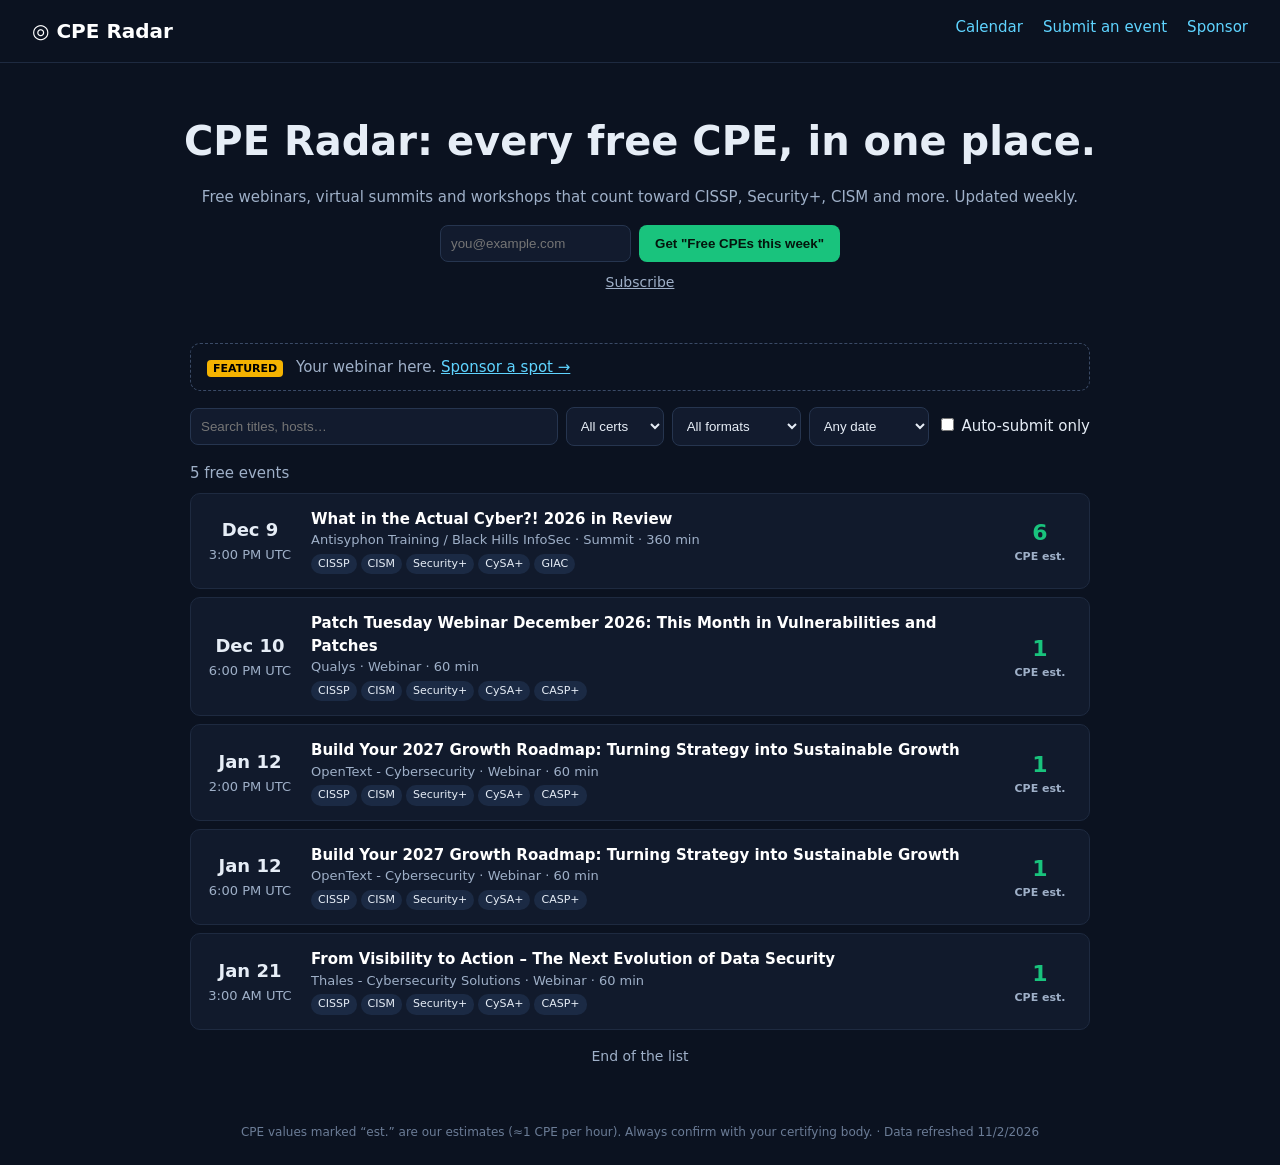
==== commit fd662ade: "Weekly data refresh" ====
--- a/site/index.html
+++ b/site/index.html
@@ -7,7 +7,7 @@
 <meta property="og:image:width" content="1200"><meta property="og:image:height" content="630">
 <meta name="twitter:card" content="summary_large_image"><meta name="twitter:title" content="CPE Radar: Free CPE Webinars &amp; Events for CISSP, Security+, CISM">
 <meta name="twitter:description" content="CPE Radar is a free calendar of CPE webinars, virtual summits and workshops for CISSP, Security+, CISM and more, plus a weekly free-CPE newsletter. Updated weekly."><meta name="twitter:image" content="https://cperadar.com/og.png">
-<script type="application/ld+json">{"@context": "https://schema.org", "@graph": [{"@type": "Organization", "@id": "https://cperadar.com/#org", "name": "CPE Radar", "url": "https://cperadar.com/", "logo": "https://cperadar.com/og.png"}, {"@type": "WebSite", "@id": "https://cperadar.com/#website", "name": "CPE Radar", "alternateName": ["CPERadar", "cperadar.com"], "url": "https://cperadar.com/", "publisher": {"@id": "https://cperadar.com/#org"}}, {"@type": "ItemList", "name": "Upcoming free CPE events", "itemListElement": [{"@type": "ListItem", "position": 1, "item": {"@type": "Event", "name": "Beyond Users and Workloads: The Agentic Shift in Cloud-Native Zero Trust", "startDate": "2026-10-27T15:00:00+00:00", "endDate": "2026-10-27T16:00:00+00:00", "eventAttendanceMode": "https://schema.org/OnlineEventAttendanceMode", "eventStatus": "https://schema.org/EventScheduled", "location": {"@type": "VirtualLocation", "url": "https://www.brighttalk.com/webcast/288/676467"}, "url": "https://www.brighttalk.com/webcast/288/676467", "organizer": {"@type": "Organization", "name": "ISC2"}, "isAccessibleForFree": true, "offers": {"@type": "Offer", "price": 0, "priceCurrency": "USD", "availability": "https://schema.org/InStock", "url": "https://www.brighttalk.com/webcast/288/676467"}, "description": "Free Webinar worth ~1.0 CPE for CISSP, CCSP, SSCP."}}, {"@type": "ListItem", "position": 2, "item": {"@type": "Event", "name": "Behind the Tabletop: What a Hospital Ransomware Exercise Can Teach Us About SOC Readiness", "startDate": "2026-10-27T18:00:00+00:00", "endDate": "2026-10-27T19:00:00+00:00", "eventAttendanceMode": "https://schema.org/OnlineEventAttendanceMode", "eventStatus": "https://schema.org/EventScheduled", "location": {"@type": "VirtualLocation", "url": "https://www.brighttalk.com/webcast/17216/676643"}, "url": "https://www.brighttalk.com/webcast/17216/676643", "organizer": {"@type": "Organization", "name": "WiCyS - Women in CyberSecurity"}, "isAccessibleForFree": true, "offers": {"@type": "Offer", "price": 0, "priceCurrency": "USD", "availability": "https://schema.org/InStock", "url": "https://www.brighttalk.com/webcast/17216/676643"}, "description": "Free Webinar worth ~1.0 CPE for CISSP, CISM, Security+, CySA+, CASP+."}}, {"@type": "ListItem", "position": 3, "item": {"@type": "Event", "name": "Securing MCP Servers from Agentic AI Attacks", "startDate": "2026-10-28T08:00:00+00:00", "endDate": "2026-10-28T09:00:00+00:00", "eventAttendanceMode": "https://schema.org/OnlineEventAttendanceMode", "eventStatus": "https://schema.org/EventScheduled", "location": {"@type": "VirtualLocation", "url": "https://www.brighttalk.com/webcast/288/676478"}, "url": "https://www.brighttalk.com/webcast/288/676478", "organizer": {"@type": "Organization", "name": "ISC2"}, "isAccessibleForFree": true, "offers": {"@type": "Offer", "price": 0, "priceCurrency": "USD", "availability": "https://schema.org/InStock", "url": "https://www.brighttalk.com/webcast/288/676478"}, "description": "Free Webinar worth ~1.0 CPE for CISSP, CCSP, SSCP."}}, {"@type": "ListItem", "position": 4, "item": {"@type": "Event", "name": "Fewer Tickets, Faster Fixes: Maximizing ROI on TruRisk Eliminate", "startDate": "2026-10-28T16:00:00+00:00", "endDate": "2026-10-28T17:00:00+00:00", "eventAttendanceMode": "https://schema.org/OnlineEventAttendanceMode", "eventStatus": "https://schema.org/EventScheduled", "location": {"@type": "VirtualLocation", "url": "https://www.brighttalk.com/webcast/11673/674417"}, "url": "https://www.brighttalk.com/webcast/11673/674417", "organizer": {"@type": "Organization", "name": "Qualys"}, "isAccessibleForFree": true, "offers": {"@type": "Offer", "price": 0, "priceCurrency": "USD", "availability": "https://schema.org/InStock", "url": "https://www.brighttalk.com/webcast/11673/674417"}, "description": "Free Webinar worth ~1.0 CPE for CISSP, CISM, Security+, CySA+, CASP+."}}, {"@type": "ListItem", "position": 5, "item": {"@type": "Event", "name": "Preparing for the November 24, 2026 Scoring Recalibration: An Open Forum", "startDate": "2026-10-28T16:00:00+00:00", "endDate": "2026-10-28T16:45:00+00:00", "eventAttendanceMode": "https://schema.org/OnlineEventAttendanceMode", "eventStatus": "https://schema.org/EventScheduled", "location": {"@type": "VirtualLocation", "url": "https://www.brighttalk.com/webcast/19566/676492"}, "url": "https://www.brighttalk.com/webcast/19566/676492", "organizer": {"@type": "Organization", "name": "SecurityScorecard"}, "isAccessibleForFree": true, "offers": {"@type": "Offer", "price": 0, "priceCurrency": "USD", "availability": "https://schema.org/InStock", "url": "https://www.brighttalk.com/webcast/19566/676492"}, "description": "Free Webinar worth ~1.0 CPE for CISSP, CISM, Security+, CySA+, CASP+."}}, {"@type": "ListItem", "position": 6, "item": {"@type": "Event", "name": "Anti-Cast: Using AI as Your Personal Research Assistant with Ashley Knowles", "startDate": "2026-10-28T16:00:00+00:00", "endDate": "2026-10-28T17:00:00+00:00", "eventAttendanceMode": "https://schema.org/OnlineEventAttendanceMode", "eventStatus": "https://schema.org/EventScheduled", "location": {"@type": "VirtualLocation", "url": "https://www.antisyphontraining.com/event/anti-cast-using-ai-as-your-personal-research-assistant-with-ashley-knowles/"}, "url": "https://www.antisyphontraining.com/event/anti-cast-using-ai-as-your-personal-research-assistant-with-ashley-knowles/", "organizer": {"@type": "Organization", "name": "Antisyphon Training / Black Hills InfoSec"}, "isAccessibleForFree": true, "offers": {"@type": "Offer", "price": 0, "priceCurrency": "USD", "availability": "https://schema.org/InStock", "url": "https://www.antisyphontraining.com/event/anti-cast-using-ai-as-your-personal-research-assistant-with-ashley-knowles/"}, "description": "Free Webinar worth ~1.0 CPE for CISSP, CISM, Security+, CySA+, GIAC."}}, {"@type": "ListItem", "position": 7, "item": {"@type": "Event", "name": "OpenText and SoftChoice Present: The Nightmare Before Recovery, When Ransomware Comes for You", "startDate": "2026-10-28T17:00:00+00:00", "endDate": "2026-10-28T18:00:00+00:00", "eventAttendanceMode": "https://schema.org/OnlineEventAttendanceMode", "eventStatus": "https://schema.org/EventScheduled", "location": {"@type": "VirtualLocation", "url": "https://www.webroot.com/us/en/business/resources/webinars?commid=676568"}, "url": "https://www.webroot.com/us/en/business/resources/webinars?commid=676568", "organizer": {"@type": "Organization", "name": "OpenText - Cybersecurity"}, "isAccessibleForFree": true, "offers": {"@type": "Offer", "price": 0, "priceCurrency": "USD", "availability": "https://schema.org/InStock", "url": "https://www.webroot.com/us/en/business/resources/webinars?commid=676568"}, "description": "Free Webinar worth ~1.0 CPE for CISSP, CISM, Security+, CySA+, CASP+."}}, {"@type": "ListItem", "position": 8, "item": {"@type": "Event", "name": "Breaking the Glass Firewall: The Unwritten Lessons of Becoming a CISO", "startDate": "2026-10-28T18:30:00+00:00", "endDate": "2026-10-28T19:30:00+00:00", "eventAttendanceMode": "https://schema.org/OnlineEventAttendanceMode", "eventStatus": "https://schema.org/EventScheduled", "location": {"@type": "VirtualLocation", "url": "https://www.brighttalk.com/webcast/17216/676645"}, "url": "https://www.brighttalk.com/webcast/17216/676645", "organizer": {"@type": "Organization", "name": "WiCyS - Women in CyberSecurity"}, "isAccessibleForFree": true, "offers": {"@type": "Offer", "price": 0, "priceCurrency": "USD", "availability": "https://schema.org/InStock", "url": "https://www.brighttalk.com/webcast/17216/676645"}, "description": "Free Webinar worth ~1.0 CPE for CISSP, CISM, Security+, CySA+, CASP+."}}, {"@type": "ListItem", "position": 9, "item": {"@type": "Event", "name": "From Blind Spots to Full Visibility: Streamlining Protection with NDR", "startDate": "2026-10-29T14:00:00+00:00", "endDate": "2026-10-29T15:00:00+00:00", "eventAttendanceMode": "https://schema.org/OnlineEventAttendanceMode", "eventStatus": "https://schema.org/EventScheduled", "location": {"@type": "VirtualLocation", "url": "https://www.brighttalk.com/webcast/15591/676506"}, "url": "https://www.brighttalk.com/webcast/15591/676506", "organizer": {"@type": "Organization", "name": "Kaspersky webinars"}, "isAccessibleForFree": true, "offers": {"@type": "Offer", "price": 0, "priceCurrency": "USD", "availability": "https://schema.org/InStock", "url": "https://www.brighttalk.com/webcast/15591/676506"}, "description": "Free Webinar worth ~1.0 CPE for CISSP, CISM, Security+, CySA+, CASP+."}}, {"@type": "ListItem", "position": 10, "item": {"@type": "Event", "name": "Migration Nightmares & Disaster Recovery Horrors: Scary Stories from the Data Protection Crypt", "startDate": "2026-10-29T16:00:00+00:00", "endDate": "2026-10-29T17:00:00+00:00", "eventAttendanceMode": "https://schema.org/OnlineEventAttendanceMode", "eventStatus": "https://schema.org/EventScheduled", "location": {"@type": "VirtualLocation", "url": "https://www.webroot.com/us/en/business/resources/webinars?commid=676567"}, "url": "https://www.webroot.com/us/en/business/resources/webinars?commid=676567", "organizer": {"@type": "Organization", "name": "OpenText - Cybersecurity"}, "isAccessibleForFree": true, "offers": {"@type": "Offer", "price": 0, "priceCurrency": "USD", "availability": "https://schema.org/InStock", "url": "https://www.webroot.com/us/en/business/resources/webinars?commid=676567"}, "description": "Free Webinar worth ~1.0 CPE for CISSP, CISM, Security+, CySA+, CASP+."}}, {"@type": "ListItem", "position": 11, "item": {"@type": "Event", "name": "Beyond the CPU: Exposing AI Attacks in the GPU Stack", "startDate": "2026-11-03T11:00:00+00:00", "endDate": "2026-11-03T11:45:00+00:00", "eventAttendanceMode": "https://schema.org/OnlineEventAttendanceMode", "eventStatus": "https://schema.org/EventScheduled", "location": {"@type": "VirtualLocation", "url": "https://www.brighttalk.com/webcast/288/677957"}, "url": "https://www.brighttalk.com/webcast/288/677957", "organizer": {"@type": "Organization", "name": "ISC2"}, "isAccessibleForFree": true, "offers": {"@type": "Offer", "price": 0, "priceCurrency": "USD", "availability": "https://schema.org/InStock", "url": "https://www.brighttalk.com/webcast/288/677957"}, "description": "Free Webinar worth ~1.0 CPE for CISSP, CCSP, SSCP."}}, {"@type": "ListItem", "position": 12, "item": {"@type": "Event", "name": "Activate Market Momentum:  Positioning, Brand & Demand Generation", "startDate": "2026-11-03T14:00:00+00:00", "endDate": "2026-11-03T15:00:00+00:00", "eventAttendanceMode": "https://schema.org/OnlineEventAttendanceMode", "eventStatus": "https://schema.org/EventScheduled", "location": {"@type": "VirtualLocation", "url": "https://www.webroot.com/us/en/business/resources/webinars?commid=673462"}, "url": "https://www.webroot.com/us/en/business/resources/webinars?commid=673462", "organizer": {"@type": "Organization", "name": "OpenText - Cybersecurity"}, "isAccessibleForFree": true, "offers": {"@type": "Offer", "price": 0, "priceCurrency": "USD", "availability": "https://schema.org/InStock", "url": "https://www.webroot.com/us/en/business/resources/webinars?commid=673462"}, "description": "Free Webinar worth ~1.0 CPE for CISSP, CISM, Security+, CySA+, CASP+."}}, {"@type": "ListItem", "position": 13, "item": {"@type": "Event", "name": "Cyber Threat Intelligence and AI: Are We Ready?", "startDate": "2026-11-03T16:00:00+00:00", "endDate": "2026-11-03T17:00:00+00:00", "eventAttendanceMode": "https://schema.org/OnlineEventAttendanceMode", "eventStatus": "https://schema.org/EventScheduled", "location": {"@type": "VirtualLocation", "url": "https://www.brighttalk.com/webcast/288/676727"}, "url": "https://www.brighttalk.com/webcast/288/676727", "organizer": {"@type": "Organization", "name": "ISC2"}, "isAccessibleForFree": true, "offers": {"@type": "Offer", "price": 0, "priceCurrency": "USD", "availability": "https://schema.org/InStock", "url": "https://www.brighttalk.com/webcast/288/676727"}, "description": "Free Webinar worth ~1.0 CPE for CISSP, CCSP, SSCP."}}, {"@type": "ListItem", "position": 14, "item": {"@type": "Event", "name": "2026 Manufacturing Data Threat Report \u2013 with S&P Global, Oracle, and Thales", "startDate": "2026-11-03T16:00:00+00:00", "endDate": "2026-11-03T17:00:00+00:00", "eventAttendanceMode": "https://schema.org/OnlineEventAttendanceMode", "eventStatus": "https://schema.org/EventScheduled", "location": {"@type": "VirtualLocation", "url": "https://cpl.thalesgroup.com/resources/webinars?commid=674936"}, "url": "https://cpl.thalesgroup.com/resources/webinars?commid=674936", "organizer": {"@type": "Organization", "name": "Thales - Cybersecurity Solutions"}, "isAccessibleForFree": true, "offers": {"@type": "Offer", "price": 0, "priceCurrency": "USD", "availability": "https://schema.org/InStock", "url": "https://cpl.thalesgroup.com/resources/webinars?commid=674936"}, "description": "Free Webinar worth ~1.0 CPE for CISSP, CISM, Security+, CySA+, CASP+."}}, {"@type": "ListItem", "position": 15, "item": {"@type": "Event", "name": "Identity Is the New Perimeter: Defend Against the Authentication-First Attack", "startDate": "2026-11-03T18:00:00+00:00", "endDate": "2026-11-03T19:00:00+00:00", "eventAttendanceMode": "https://schema.org/OnlineEventAttendanceMode", "eventStatus": "https://schema.org/EventScheduled", "location": {"@type": "VirtualLocation", "url": "https://www.brighttalk.com/webcast/288/677227"}, "url": "https://www.brighttalk.com/webcast/288/677227", "organizer": {"@type": "Organization", "name": "ISC2"}, "isAccessibleForFree": true, "offers": {"@type": "Offer", "price": 0, "priceCurrency": "USD", "availability": "https://schema.org/InStock", "url": "https://www.brighttalk.com/webcast/288/677227"}, "description": "Free Webinar worth ~1.0 CPE for CISSP, CCSP, SSCP."}}, {"@type": "ListItem", "position": 16, "item": {"@type": "Event", "name": "Activate Market Momentum:  Positioning, Brand & Demand Generation", "startDate": "2026-11-03T18:00:00+00:00", "endDate": "2026-11-03T19:00:00+00:00", "eventAttendanceMode": "https://schema.org/OnlineEventAttendanceMode", "eventStatus": "https://schema.org/EventScheduled", "location": {"@type": "VirtualLocation", "url": "https://www.webroot.com/us/en/business/resources/webinars?commid=673464"}, "url": "https://www.webroot.com/us/en/business/resources/webinars?commid=673464", "organizer": {"@type": "Organization", "name": "OpenText - Cybersecurity"}, "isAccessibleForFree": true, "offers": {"@type": "Offer", "price": 0, "priceCurrency": "USD", "availability": "https://schema.org/InStock", "url": "https://www.webroot.com/us/en/business/resources/webinars?commid=673464"}, "description": "Free Webinar worth ~1.0 CPE for CISSP, CISM, Security+, CySA+, CASP+."}}, {"@type": "ListItem", "position": 17, "item": {"@type": "Event", "name": "Security as a Business Enabler", "startDate": "2026-11-03T19:00:00+00:00", "endDate": "2026-11-03T20:00:00+00:00", "eventAttendanceMode": "https://schema.org/OnlineEventAttendanceMode", "eventStatus": "https://schema.org/EventScheduled", "location": {"@type": "VirtualLocation", "url": "https://www.brighttalk.com/webcast/17216/677234"}, "url": "https://www.brighttalk.com/webcast/17216/677234", "organizer": {"@type": "Organization", "name": "WiCyS - Women in CyberSecurity"}, "isAccessibleForFree": true, "offers": {"@type": "Offer", "price": 0, "priceCurrency": "USD", "availability": "https://schema.org/InStock", "url": "https://www.brighttalk.com/webcast/17216/677234"}, "description": "Free Webinar worth ~1.0 CPE for CISSP, CISM, Security+, CySA+, CASP+."}}, {"@type": "ListItem", "position": 18, "item": {"@type": "Event", "name": "Open Source + AI: Where Attackers Move Next in 2027", "startDate": "2026-11-03T22:00:00+00:00", "endDate": "2026-11-03T23:00:00+00:00", "eventAttendanceMode": "https://schema.org/OnlineEventAttendanceMode", "eventStatus": "https://schema.org/EventScheduled", "location": {"@type": "VirtualLocation", "url": "https://www.brighttalk.com/webcast/288/676728"}, "url": "https://www.brighttalk.com/webcast/288/676728", "organizer": {"@type": "Organization", "name": "ISC2"}, "isAccessibleForFree": true, "offers": {"@type": "Offer", "price": 0, "priceCurrency": "USD", "availability": "https://schema.org/InStock", "url": "https://www.brighttalk.com/webcast/288/676728"}, "description": "Free Webinar worth ~1.0 CPE for CISSP, CCSP, SSCP."}}, {"@type": "ListItem", "position": 19, "item": {"@type": "Event", "name": "Preparing for the 2027 Threatscape: A New Strategy for Operational Resilience", "startDate": "2026-11-04T16:00:00+00:00", "endDate": "2026-11-04T17:00:00+00:00", "eventAttendanceMode": "https://schema.org/OnlineEventAttendanceMode", "eventStatus": "https://schema.org/EventScheduled", "location": {"@type": "VirtualLocation", "url": "https://www.brighttalk.com/webcast/288/677918"}, "url": "https://www.brighttalk.com/webcast/288/677918", "organizer": {"@type": "Organization", "name": "ISC2"}, "isAccessibleForFree": true, "offers": {"@type": "Offer", "price": 0, "priceCurrency": "USD", "availability": "https://schema.org/InStock", "url": "https://www.brighttalk.com/webcast/288/677918"}, "description": "Free Webinar worth ~1.0 CPE for CISSP, CCSP, SSCP."}}, {"@type": "ListItem", "position": 20, "item": {"@type": "Event", "name": "From Backlog to Confidence: Autonomous RemOps Your Business Can Trust", "startDate": "2026-11-04T17:00:00+00:00", "endDate": "2026-11-04T18:00:00+00:00", "eventAttendanceMode": "https://schema.org/OnlineEventAttendanceMode", "eventStatus": "https://schema.org/EventScheduled", "location": {"@type": "VirtualLocation", "url": "https://www.brighttalk.com/webcast/11673/677337"}, "url": "https://www.brighttalk.com/webcast/11673/677337", "organizer": {"@type": "Organization", "name": "Qualys"}, "isAccessibleForFree": true, "offers": {"@type": "Offer", "price": 0, "priceCurrency": "USD", "availability": "https://schema.org/InStock", "url": "https://www.brighttalk.com/webcast/11673/677337"}, "description": "Free Webinar worth ~1.0 CPE for CISSP, CISM, Security+, CySA+, CASP+."}}, {"@type": "ListItem", "position": 21, "item": {"@type": "Event", "name": "Anti-Cast: Cover Your SaaS with Shane Hartman", "startDate": "2026-11-04T17:00:00+00:00", "endDate": "2026-11-04T18:00:00+00:00", "eventAttendanceMode": "https://schema.org/OnlineEventAttendanceMode", "eventStatus": "https://schema.org/EventScheduled", "location": {"@type": "VirtualLocation", "url": "https://www.antisyphontraining.com/event/anti-cast-cover-your-saas-with-shane-hartman/"}, "url": "https://www.antisyphontraining.com/event/anti-cast-cover-your-saas-with-shane-hartman/", "organizer": {"@type": "Organization", "name": "Antisyphon Training / Black Hills InfoSec"}, "isAccessibleForFree": true, "offers": {"@type": "Offer", "price": 0, "priceCurrency": "USD", "availability": "https://schema.org/InStock", "url": "https://www.antisyphontraining.com/event/anti-cast-cover-your-saas-with-shane-hartman/"}, "description": "Free Webinar worth ~1.0 CPE for CISSP, CISM, Security+, CySA+, GIAC."}}, {"@type": "ListItem", "position": 22, "item": {"@type": "Event", "name": "The Agentic Supply Chain: When AI Attacks, Defends, and Decides", "startDate": "2026-11-04T18:00:00+00:00", "endDate": "2026-11-04T19:00:00+00:00", "eventAttendanceMode": "https://schema.org/OnlineEventAttendanceMode", "eventStatus": "https://schema.org/EventScheduled", "location": {"@type": "VirtualLocation", "url": "https://www.brighttalk.com/webcast/288/677288"}, "url": "https://www.brighttalk.com/webcast/288/677288", "organizer": {"@type": "Organization", "name": "ISC2"}, "isAccessibleForFree": true, "offers": {"@type": "Offer", "price": 0, "priceCurrency": "USD", "availability": "https://schema.org/InStock", "url": "https://www.brighttalk.com/webcast/288/677288"}, "description": "Free Webinar worth ~1.0 CPE for CISSP, CCSP, SSCP."}}, {"@type": "ListItem", "position": 23, "item": {"@type": "Event", "name": "CPE | Beyond Continuous Compliance: Getting Ready to Detect, Recalculate, and Adapt", "startDate": "2026-11-04T18:00:00+00:00", "endDate": "2026-11-04T19:15:00+00:00", "eventAttendanceMode": "https://schema.org/OnlineEventAttendanceMode", "eventStatus": "https://schema.org/EventScheduled", "location": {"@type": "VirtualLocation", "url": "https://www.brighttalk.com/webcast/5586/676383"}, "url": "https://www.brighttalk.com/webcast/5586/676383", "organizer": {"@type": "Organization", "name": "Executive IT Forums"}, "isAccessibleForFree": true, "offers": {"@type": "Offer", "price": 0, "priceCurrency": "USD", "availability": "https://schema.org/InStock", "url": "https://www.brighttalk.com/webcast/5586/676383"}, "description": "Free Webinar worth ~1.5 CPE for CISSP, CISM, Security+, CySA+, CASP+."}}, {"@type": "ListItem", "position": 24, "item": {"@type": "Event", "name": "Weakest Link: How Security Gaps and Bad AI Hygiene Can Kill a Business", "startDate": "2026-11-04T22:00:00+00:00", "endDate": "2026-11-04T23:00:00+00:00", "eventAttendanceMode": "https://schema.org/OnlineEventAttendanceMode", "eventStatus": "https://schema.org/EventScheduled", "location": {"@type": "VirtualLocation", "url": "https://www.brighttalk.com/webcast/288/678028"}, "url": "https://www.brighttalk.com/webcast/288/678028", "organizer": {"@type": "Organization", "name": "ISC2"}, "isAccessibleForFree": true, "offers": {"@type": "Offer", "price": 0, "priceCurrency": "USD", "availability": "https://schema.org/InStock", "url": "https://www.brighttalk.com/webcast/288/678028"}, "description": "Free Webinar worth ~1.0 CPE for CISSP, CCSP, SSCP."}}, {"@type": "ListItem", "position": 25, "item": {"@type": "Event", "name": "Awareness Alone Fails: Transform Security Habits Across SaaS Environments", "startDate": "2026-11-05T16:00:00+00:00", "endDate": "2026-11-05T17:00:00+00:00", "eventAttendanceMode": "https://schema.org/OnlineEventAttendanceMode", "eventStatus": "https://schema.org/EventScheduled", "location": {"@type": "VirtualLocation", "url": "https://www.brighttalk.com/webcast/288/677925"}, "url": "https://www.brighttalk.com/webcast/288/677925", "organizer": {"@type": "Organization", "name": "ISC2"}, "isAccessibleForFree": true, "offers": {"@type": "Offer", "price": 0, "priceCurrency": "USD", "availability": "https://schema.org/InStock", "url": "https://www.brighttalk.com/webcast/288/677925"}, "description": "Free Webinar worth ~1.0 CPE for CISSP, CCSP, SSCP."}}, {"@type": "ListItem", "position": 26, "item": {"@type": "Event", "name": "IAM:UNPACKED | Authorization Sprawl: Is Your Access Model Keeping Up with the Business?", "startDate": "2026-11-05T17:00:00+00:00", "endDate": "2026-11-05T17:30:00+00:00", "eventAttendanceMode": "https://schema.org/OnlineEventAttendanceMode", "eventStatus": "https://schema.org/EventScheduled", "location": {"@type": "VirtualLocation", "url": "https://cpl.thalesgroup.com/resources/webinars?commid=676181"}, "url": "https://cpl.thalesgroup.com/resources/webinars?commid=676181", "organizer": {"@type": "Organization", "name": "Thales - Cybersecurity Solutions"}, "isAccessibleForFree": true, "offers": {"@type": "Offer", "price": 0, "priceCurrency": "USD", "availability": "https://schema.org/InStock", "url": "https://cpl.thalesgroup.com/resources/webinars?commid=676181"}, "description": "Free Webinar worth ~0.5 CPE for CISSP, CISM, Security+, CySA+, CASP+."}}, {"@type": "ListItem", "position": 27, "item": {"@type": "Event", "name": "How AWS Continuum and Amazon Inspector Cover the Full Vulnerability Spectrum", "startDate": "2026-11-05T19:00:00+00:00", "endDate": "2026-11-05T20:00:00+00:00", "eventAttendanceMode": "https://schema.org/OnlineEventAttendanceMode", "eventStatus": "https://schema.org/EventScheduled", "location": {"@type": "VirtualLocation", "url": "https://www.brighttalk.com/webcast/17216/677762"}, "url": "https://www.brighttalk.com/webcast/17216/677762", "organizer": {"@type": "Organization", "name": "WiCyS - Women in CyberSecurity"}, "isAccessibleForFree": true, "offers": {"@type": "Offer", "price": 0, "priceCurrency": "USD", "availability": "https://schema.org/InStock", "url": "https://www.brighttalk.com/webcast/17216/677762"}, "description": "Free Webinar worth ~1.0 CPE for CISSP, CISM, Security+, CySA+, CASP+."}}, {"@type": "ListItem", "position": 28, "item": {"@type": "Event", "name": "There's No Cybersecurity Mindset: Why Diverse Thinking Strengthens Security", "startDate": "2026-11-05T22:00:00+00:00", "endDate": "2026-11-05T23:00:00+00:00", "eventAttendanceMode": "https://schema.org/OnlineEventAttendanceMode", "eventStatus": "https://schema.org/EventScheduled", "location": {"@type": "VirtualLocation", "url": "https://www.brighttalk.com/webcast/288/677292"}, "url": "https://www.brighttalk.com/webcast/288/677292", "organizer": {"@type": "Organization", "name": "ISC2"}, "isAccessibleForFree": true, "offers": {"@type": "Offer", "price": 0, "priceCurrency": "USD", "availability": "https://schema.org/InStock", "url": "https://www.brighttalk.com/webcast/288/677292"}, "description": "Free Webinar worth ~1.0 CPE for CISSP, CCSP, SSCP."}}, {"@type": "ListItem", "position": 29, "item": {"@type": "Event", "name": "The Governed Hybrid Workforce: Policy and Controls for Human and AI Agents", "startDate": "2026-11-05T23:00:00+00:00", "endDate": "2026-11-06T00:00:00+00:00", "eventAttendanceMode": "https://schema.org/OnlineEventAttendanceMode", "eventStatus": "https://schema.org/EventScheduled", "location": {"@type": "VirtualLocation", "url": "https://www.brighttalk.com/webcast/288/676729"}, "url": "https://www.brighttalk.com/webcast/288/676729", "organizer": {"@type": "Organization", "name": "ISC2"}, "isAccessibleForFree": true, "offers": {"@type": "Offer", "price": 0, "priceCurrency": "USD", "availability": "https://schema.org/InStock", "url": "https://www.brighttalk.com/webcast/288/676729"}, "description": "Free Webinar worth ~1.0 CPE for CISSP, CCSP, SSCP."}}, {"@type": "ListItem", "position": 30, "item": {"@type": "Event", "name": "How Predictive AI Is Rewriting the Attacker Timeline", "startDate": "2026-11-09T10:30:00-05:00", "endDate": "2026-11-09T11:30:00-05:00", "eventAttendanceMode": "https://schema.org/OnlineEventAttendanceMode", "eventStatus": "https://schema.org/EventScheduled", "location": {"@type": "VirtualLocation", "url": "https://www.sans.org/webcasts/how-predictive-ai-rewriting-attacker-timeline"}, "url": "https://www.sans.org/webcasts/how-predictive-ai-rewriting-attacker-timeline", "organizer": {"@type": "Organization", "name": "SANS Institute"}, "isAccessibleForFree": true, "offers": {"@type": "Offer", "price": 0, "priceCurrency": "USD", "availability": "https://schema.org/InStock", "url": "https://www.sans.org/webcasts/how-predictive-ai-rewriting-attacker-timeline"}, "description": "Free Webinar worth ~1 CPE for CISSP, CISM, Security+, CySA+, GIAC."}}]}]}</script><!--/seo-->
+<script type="application/ld+json">{"@context": "https://schema.org", "@graph": [{"@type": "Organization", "@id": "https://cperadar.com/#org", "name": "CPE Radar", "url": "https://cperadar.com/", "logo": "https://cperadar.com/og.png"}, {"@type": "WebSite", "@id": "https://cperadar.com/#website", "name": "CPE Radar", "alternateName": ["CPERadar", "cperadar.com"], "url": "https://cperadar.com/", "publisher": {"@id": "https://cperadar.com/#org"}}, {"@type": "ItemList", "name": "Upcoming free CPE events", "itemListElement": [{"@type": "ListItem", "position": 1, "item": {"@type": "Event", "name": "Beyond the CPU: Exposing AI Attacks in the GPU Stack", "startDate": "2026-11-03T11:00:00+00:00", "endDate": "2026-11-03T11:45:00+00:00", "eventAttendanceMode": "https://schema.org/OnlineEventAttendanceMode", "eventStatus": "https://schema.org/EventScheduled", "location": {"@type": "VirtualLocation", "url": "https://www.brighttalk.com/webcast/288/677957"}, "url": "https://www.brighttalk.com/webcast/288/677957", "organizer": {"@type": "Organization", "name": "ISC2"}, "isAccessibleForFree": true, "offers": {"@type": "Offer", "price": 0, "priceCurrency": "USD", "availability": "https://schema.org/InStock", "url": "https://www.brighttalk.com/webcast/288/677957"}, "description": "Free Webinar worth ~1.0 CPE for CISSP, CCSP, SSCP."}}, {"@type": "ListItem", "position": 2, "item": {"@type": "Event", "name": "Activate Market Momentum:  Positioning, Brand & Demand Generation", "startDate": "2026-11-03T14:00:00+00:00", "endDate": "2026-11-03T15:00:00+00:00", "eventAttendanceMode": "https://schema.org/OnlineEventAttendanceMode", "eventStatus": "https://schema.org/EventScheduled", "location": {"@type": "VirtualLocation", "url": "https://www.webroot.com/us/en/business/resources/webinars?commid=673462"}, "url": "https://www.webroot.com/us/en/business/resources/webinars?commid=673462", "organizer": {"@type": "Organization", "name": "OpenText - Cybersecurity"}, "isAccessibleForFree": true, "offers": {"@type": "Offer", "price": 0, "priceCurrency": "USD", "availability": "https://schema.org/InStock", "url": "https://www.webroot.com/us/en/business/resources/webinars?commid=673462"}, "description": "Free Webinar worth ~1.0 CPE for CISSP, CISM, Security+, CySA+, CASP+."}}, {"@type": "ListItem", "position": 3, "item": {"@type": "Event", "name": "Cyber Threat Intelligence and AI: Are We Ready?", "startDate": "2026-11-03T16:00:00+00:00", "endDate": "2026-11-03T17:00:00+00:00", "eventAttendanceMode": "https://schema.org/OnlineEventAttendanceMode", "eventStatus": "https://schema.org/EventScheduled", "location": {"@type": "VirtualLocation", "url": "https://www.brighttalk.com/webcast/288/676727"}, "url": "https://www.brighttalk.com/webcast/288/676727", "organizer": {"@type": "Organization", "name": "ISC2"}, "isAccessibleForFree": true, "offers": {"@type": "Offer", "price": 0, "priceCurrency": "USD", "availability": "https://schema.org/InStock", "url": "https://www.brighttalk.com/webcast/288/676727"}, "description": "Free Webinar worth ~1.0 CPE for CISSP, CCSP, SSCP."}}, {"@type": "ListItem", "position": 4, "item": {"@type": "Event", "name": "2026 Manufacturing Data Threat Report \u2013 with S&P Global, Oracle, and Thales", "startDate": "2026-11-03T16:00:00+00:00", "endDate": "2026-11-03T17:00:00+00:00", "eventAttendanceMode": "https://schema.org/OnlineEventAttendanceMode", "eventStatus": "https://schema.org/EventScheduled", "location": {"@type": "VirtualLocation", "url": "https://cpl.thalesgroup.com/resources/webinars?commid=674936"}, "url": "https://cpl.thalesgroup.com/resources/webinars?commid=674936", "organizer": {"@type": "Organization", "name": "Thales - Cybersecurity Solutions"}, "isAccessibleForFree": true, "offers": {"@type": "Offer", "price": 0, "priceCurrency": "USD", "availability": "https://schema.org/InStock", "url": "https://cpl.thalesgroup.com/resources/webinars?commid=674936"}, "description": "Free Webinar worth ~1.0 CPE for CISSP, CISM, Security+, CySA+, CASP+."}}, {"@type": "ListItem", "position": 5, "item": {"@type": "Event", "name": "Identity Is the New Perimeter: Defend Against the Authentication-First Attack", "startDate": "2026-11-03T18:00:00+00:00", "endDate": "2026-11-03T19:00:00+00:00", "eventAttendanceMode": "https://schema.org/OnlineEventAttendanceMode", "eventStatus": "https://schema.org/EventScheduled", "location": {"@type": "VirtualLocation", "url": "https://www.brighttalk.com/webcast/288/677227"}, "url": "https://www.brighttalk.com/webcast/288/677227", "organizer": {"@type": "Organization", "name": "ISC2"}, "isAccessibleForFree": true, "offers": {"@type": "Offer", "price": 0, "priceCurrency": "USD", "availability": "https://schema.org/InStock", "url": "https://www.brighttalk.com/webcast/288/677227"}, "description": "Free Webinar worth ~1.0 CPE for CISSP, CCSP, SSCP."}}, {"@type": "ListItem", "position": 6, "item": {"@type": "Event", "name": "Activate Market Momentum:  Positioning, Brand & Demand Generation", "startDate": "2026-11-03T18:00:00+00:00", "endDate": "2026-11-03T19:00:00+00:00", "eventAttendanceMode": "https://schema.org/OnlineEventAttendanceMode", "eventStatus": "https://schema.org/EventScheduled", "location": {"@type": "VirtualLocation", "url": "https://www.webroot.com/us/en/business/resources/webinars?commid=673464"}, "url": "https://www.webroot.com/us/en/business/resources/webinars?commid=673464", "organizer": {"@type": "Organization", "name": "OpenText - Cybersecurity"}, "isAccessibleForFree": true, "offers": {"@type": "Offer", "price": 0, "priceCurrency": "USD", "availability": "https://schema.org/InStock", "url": "https://www.webroot.com/us/en/business/resources/webinars?commid=673464"}, "description": "Free Webinar worth ~1.0 CPE for CISSP, CISM, Security+, CySA+, CASP+."}}, {"@type": "ListItem", "position": 7, "item": {"@type": "Event", "name": "Security as a Business Enabler", "startDate": "2026-11-03T19:00:00+00:00", "endDate": "2026-11-03T20:00:00+00:00", "eventAttendanceMode": "https://schema.org/OnlineEventAttendanceMode", "eventStatus": "https://schema.org/EventScheduled", "location": {"@type": "VirtualLocation", "url": "https://www.brighttalk.com/webcast/17216/677234"}, "url": "https://www.brighttalk.com/webcast/17216/677234", "organizer": {"@type": "Organization", "name": "WiCyS - Women in CyberSecurity"}, "isAccessibleForFree": true, "offers": {"@type": "Offer", "price": 0, "priceCurrency": "USD", "availability": "https://schema.org/InStock", "url": "https://www.brighttalk.com/webcast/17216/677234"}, "description": "Free Webinar worth ~1.0 CPE for CISSP, CISM, Security+, CySA+, CASP+."}}, {"@type": "ListItem", "position": 8, "item": {"@type": "Event", "name": "Open Source + AI: Where Attackers Move Next in 2027", "startDate": "2026-11-03T22:00:00+00:00", "endDate": "2026-11-03T23:00:00+00:00", "eventAttendanceMode": "https://schema.org/OnlineEventAttendanceMode", "eventStatus": "https://schema.org/EventScheduled", "location": {"@type": "VirtualLocation", "url": "https://www.brighttalk.com/webcast/288/676728"}, "url": "https://www.brighttalk.com/webcast/288/676728", "organizer": {"@type": "Organization", "name": "ISC2"}, "isAccessibleForFree": true, "offers": {"@type": "Offer", "price": 0, "priceCurrency": "USD", "availability": "https://schema.org/InStock", "url": "https://www.brighttalk.com/webcast/288/676728"}, "description": "Free Webinar worth ~1.0 CPE for CISSP, CCSP, SSCP."}}, {"@type": "ListItem", "position": 9, "item": {"@type": "Event", "name": "Preparing for the 2027 Threatscape: A New Strategy for Operational Resilience", "startDate": "2026-11-04T16:00:00+00:00", "endDate": "2026-11-04T17:00:00+00:00", "eventAttendanceMode": "https://schema.org/OnlineEventAttendanceMode", "eventStatus": "https://schema.org/EventScheduled", "location": {"@type": "VirtualLocation", "url": "https://www.brighttalk.com/webcast/288/677918"}, "url": "https://www.brighttalk.com/webcast/288/677918", "organizer": {"@type": "Organization", "name": "ISC2"}, "isAccessibleForFree": true, "offers": {"@type": "Offer", "price": 0, "priceCurrency": "USD", "availability": "https://schema.org/InStock", "url": "https://www.brighttalk.com/webcast/288/677918"}, "description": "Free Webinar worth ~1.0 CPE for CISSP, CCSP, SSCP."}}, {"@type": "ListItem", "position": 10, "item": {"@type": "Event", "name": "From Backlog to Confidence: Autonomous RemOps Your Business Can Trust", "startDate": "2026-11-04T17:00:00+00:00", "endDate": "2026-11-04T18:00:00+00:00", "eventAttendanceMode": "https://schema.org/OnlineEventAttendanceMode", "eventStatus": "https://schema.org/EventScheduled", "location": {"@type": "VirtualLocation", "url": "https://www.brighttalk.com/webcast/11673/677337"}, "url": "https://www.brighttalk.com/webcast/11673/677337", "organizer": {"@type": "Organization", "name": "Qualys"}, "isAccessibleForFree": true, "offers": {"@type": "Offer", "price": 0, "priceCurrency": "USD", "availability": "https://schema.org/InStock", "url": "https://www.brighttalk.com/webcast/11673/677337"}, "description": "Free Webinar worth ~1.0 CPE for CISSP, CISM, Security+, CySA+, CASP+."}}, {"@type": "ListItem", "position": 11, "item": {"@type": "Event", "name": "Anti-Cast: Cover Your SaaS with Shane Hartman", "startDate": "2026-11-04T17:00:00+00:00", "endDate": "2026-11-04T18:00:00+00:00", "eventAttendanceMode": "https://schema.org/OnlineEventAttendanceMode", "eventStatus": "https://schema.org/EventScheduled", "location": {"@type": "VirtualLocation", "url": "https://www.antisyphontraining.com/event/anti-cast-cover-your-saas-with-shane-hartman/"}, "url": "https://www.antisyphontraining.com/event/anti-cast-cover-your-saas-with-shane-hartman/", "organizer": {"@type": "Organization", "name": "Antisyphon Training / Black Hills InfoSec"}, "isAccessibleForFree": true, "offers": {"@type": "Offer", "price": 0, "priceCurrency": "USD", "availability": "https://schema.org/InStock", "url": "https://www.antisyphontraining.com/event/anti-cast-cover-your-saas-with-shane-hartman/"}, "description": "Free Webinar worth ~1.0 CPE for CISSP, CISM, Security+, CySA+, GIAC."}}, {"@type": "ListItem", "position": 12, "item": {"@type": "Event", "name": "The Agentic Supply Chain: When AI Attacks, Defends, and Decides", "startDate": "2026-11-04T18:00:00+00:00", "endDate": "2026-11-04T19:00:00+00:00", "eventAttendanceMode": "https://schema.org/OnlineEventAttendanceMode", "eventStatus": "https://schema.org/EventScheduled", "location": {"@type": "VirtualLocation", "url": "https://www.brighttalk.com/webcast/288/677288"}, "url": "https://www.brighttalk.com/webcast/288/677288", "organizer": {"@type": "Organization", "name": "ISC2"}, "isAccessibleForFree": true, "offers": {"@type": "Offer", "price": 0, "priceCurrency": "USD", "availability": "https://schema.org/InStock", "url": "https://www.brighttalk.com/webcast/288/677288"}, "description": "Free Webinar worth ~1.0 CPE for CISSP, CCSP, SSCP."}}, {"@type": "ListItem", "position": 13, "item": {"@type": "Event", "name": "CPE | Beyond Continuous Compliance: Getting Ready to Detect, Recalculate, and Adapt", "startDate": "2026-11-04T18:00:00+00:00", "endDate": "2026-11-04T19:15:00+00:00", "eventAttendanceMode": "https://schema.org/OnlineEventAttendanceMode", "eventStatus": "https://schema.org/EventScheduled", "location": {"@type": "VirtualLocation", "url": "https://www.brighttalk.com/webcast/5586/676383"}, "url": "https://www.brighttalk.com/webcast/5586/676383", "organizer": {"@type": "Organization", "name": "Executive IT Forums"}, "isAccessibleForFree": true, "offers": {"@type": "Offer", "price": 0, "priceCurrency": "USD", "availability": "https://schema.org/InStock", "url": "https://www.brighttalk.com/webcast/5586/676383"}, "description": "Free Webinar worth ~1.5 CPE for CISSP, CISM, Security+, CySA+, CASP+."}}, {"@type": "ListItem", "position": 14, "item": {"@type": "Event", "name": "Weakest Link: How Security Gaps and Bad AI Hygiene Can Kill a Business", "startDate": "2026-11-04T22:00:00+00:00", "endDate": "2026-11-04T23:00:00+00:00", "eventAttendanceMode": "https://schema.org/OnlineEventAttendanceMode", "eventStatus": "https://schema.org/EventScheduled", "location": {"@type": "VirtualLocation", "url": "https://www.brighttalk.com/webcast/288/678028"}, "url": "https://www.brighttalk.com/webcast/288/678028", "organizer": {"@type": "Organization", "name": "ISC2"}, "isAccessibleForFree": true, "offers": {"@type": "Offer", "price": 0, "priceCurrency": "USD", "availability": "https://schema.org/InStock", "url": "https://www.brighttalk.com/webcast/288/678028"}, "description": "Free Webinar worth ~1.0 CPE for CISSP, CCSP, SSCP."}}, {"@type": "ListItem", "position": 15, "item": {"@type": "Event", "name": "Defending Against PHP2Shell: Imperva Mitigation in Action", "startDate": "2026-11-05T05:00:00+00:00", "endDate": "2026-11-05T06:00:00+00:00", "eventAttendanceMode": "https://schema.org/OnlineEventAttendanceMode", "eventStatus": "https://schema.org/EventScheduled", "location": {"@type": "VirtualLocation", "url": "https://cpl.thalesgroup.com/resources/webinars?commid=678653"}, "url": "https://cpl.thalesgroup.com/resources/webinars?commid=678653", "organizer": {"@type": "Organization", "name": "Thales - Cybersecurity Solutions"}, "isAccessibleForFree": true, "offers": {"@type": "Offer", "price": 0, "priceCurrency": "USD", "availability": "https://schema.org/InStock", "url": "https://cpl.thalesgroup.com/resources/webinars?commid=678653"}, "description": "Free Webinar worth ~1.0 CPE for CISSP, CISM, Security+, CySA+, CASP+."}}, {"@type": "ListItem", "position": 16, "item": {"@type": "Event", "name": "Awareness Alone Fails: Transform Security Habits Across SaaS Environments", "startDate": "2026-11-05T16:00:00+00:00", "endDate": "2026-11-05T17:00:00+00:00", "eventAttendanceMode": "https://schema.org/OnlineEventAttendanceMode", "eventStatus": "https://schema.org/EventScheduled", "location": {"@type": "VirtualLocation", "url": "https://www.brighttalk.com/webcast/288/677925"}, "url": "https://www.brighttalk.com/webcast/288/677925", "organizer": {"@type": "Organization", "name": "ISC2"}, "isAccessibleForFree": true, "offers": {"@type": "Offer", "price": 0, "priceCurrency": "USD", "availability": "https://schema.org/InStock", "url": "https://www.brighttalk.com/webcast/288/677925"}, "description": "Free Webinar worth ~1.0 CPE for CISSP, CCSP, SSCP."}}, {"@type": "ListItem", "position": 17, "item": {"@type": "Event", "name": "IAM:UNPACKED | Authorization Sprawl: Is Your Access Model Keeping Up with the Business?", "startDate": "2026-11-05T17:00:00+00:00", "endDate": "2026-11-05T17:30:00+00:00", "eventAttendanceMode": "https://schema.org/OnlineEventAttendanceMode", "eventStatus": "https://schema.org/EventScheduled", "location": {"@type": "VirtualLocation", "url": "https://cpl.thalesgroup.com/resources/webinars?commid=676181"}, "url": "https://cpl.thalesgroup.com/resources/webinars?commid=676181", "organizer": {"@type": "Organization", "name": "Thales - Cybersecurity Solutions"}, "isAccessibleForFree": true, "offers": {"@type": "Offer", "price": 0, "priceCurrency": "USD", "availability": "https://schema.org/InStock", "url": "https://cpl.thalesgroup.com/resources/webinars?commid=676181"}, "description": "Free Webinar worth ~0.5 CPE for CISSP, CISM, Security+, CySA+, CASP+."}}, {"@type": "ListItem", "position": 18, "item": {"@type": "Event", "name": "How AWS Continuum and Amazon Inspector Cover the Full Vulnerability Spectrum", "startDate": "2026-11-05T19:00:00+00:00", "endDate": "2026-11-05T20:00:00+00:00", "eventAttendanceMode": "https://schema.org/OnlineEventAttendanceMode", "eventStatus": "https://schema.org/EventScheduled", "location": {"@type": "VirtualLocation", "url": "https://www.brighttalk.com/webcast/17216/677762"}, "url": "https://www.brighttalk.com/webcast/17216/677762", "organizer": {"@type": "Organization", "name": "WiCyS - Women in CyberSecurity"}, "isAccessibleForFree": true, "offers": {"@type": "Offer", "price": 0, "priceCurrency": "USD", "availability": "https://schema.org/InStock", "url": "https://www.brighttalk.com/webcast/17216/677762"}, "description": "Free Webinar worth ~1.0 CPE for CISSP, CISM, Security+, CySA+, CASP+."}}, {"@type": "ListItem", "position": 19, "item": {"@type": "Event", "name": "There's No Cybersecurity Mindset: Why Diverse Thinking Strengthens Security", "startDate": "2026-11-05T22:00:00+00:00", "endDate": "2026-11-05T23:00:00+00:00", "eventAttendanceMode": "https://schema.org/OnlineEventAttendanceMode", "eventStatus": "https://schema.org/EventScheduled", "location": {"@type": "VirtualLocation", "url": "https://www.brighttalk.com/webcast/288/677292"}, "url": "https://www.brighttalk.com/webcast/288/677292", "organizer": {"@type": "Organization", "name": "ISC2"}, "isAccessibleForFree": true, "offers": {"@type": "Offer", "price": 0, "priceCurrency": "USD", "availability": "https://schema.org/InStock", "url": "https://www.brighttalk.com/webcast/288/677292"}, "description": "Free Webinar worth ~1.0 CPE for CISSP, CCSP, SSCP."}}, {"@type": "ListItem", "position": 20, "item": {"@type": "Event", "name": "The Governed Hybrid Workforce: Policy and Controls for Human and AI Agents", "startDate": "2026-11-05T23:00:00+00:00", "endDate": "2026-11-06T00:00:00+00:00", "eventAttendanceMode": "https://schema.org/OnlineEventAttendanceMode", "eventStatus": "https://schema.org/EventScheduled", "location": {"@type": "VirtualLocation", "url": "https://www.brighttalk.com/webcast/288/676729"}, "url": "https://www.brighttalk.com/webcast/288/676729", "organizer": {"@type": "Organization", "name": "ISC2"}, "isAccessibleForFree": true, "offers": {"@type": "Offer", "price": 0, "priceCurrency": "USD", "availability": "https://schema.org/InStock", "url": "https://www.brighttalk.com/webcast/288/676729"}, "description": "Free Webinar worth ~1.0 CPE for CISSP, CCSP, SSCP."}}, {"@type": "ListItem", "position": 21, "item": {"@type": "Event", "name": "How Predictive AI Is Rewriting the Attacker Timeline", "startDate": "2026-11-09T10:30:00-05:00", "endDate": "2026-11-09T11:30:00-05:00", "eventAttendanceMode": "https://schema.org/OnlineEventAttendanceMode", "eventStatus": "https://schema.org/EventScheduled", "location": {"@type": "VirtualLocation", "url": "https://www.sans.org/webcasts/how-predictive-ai-rewriting-attacker-timeline"}, "url": "https://www.sans.org/webcasts/how-predictive-ai-rewriting-attacker-timeline", "organizer": {"@type": "Organization", "name": "SANS Institute"}, "isAccessibleForFree": true, "offers": {"@type": "Offer", "price": 0, "priceCurrency": "USD", "availability": "https://schema.org/InStock", "url": "https://www.sans.org/webcasts/how-predictive-ai-rewriting-attacker-timeline"}, "description": "Free Webinar worth ~1 CPE for CISSP, CISM, Security+, CySA+, GIAC."}}, {"@type": "ListItem", "position": 22, "item": {"@type": "Event", "name": "Rethinking MFA for Education: Secure Access Without Mobile Phones", "startDate": "2026-11-10T10:00:00+00:00", "endDate": "2026-11-10T10:45:00+00:00", "eventAttendanceMode": "https://schema.org/OnlineEventAttendanceMode", "eventStatus": "https://schema.org/EventScheduled", "location": {"@type": "VirtualLocation", "url": "https://cpl.thalesgroup.com/resources/webinars?commid=677607"}, "url": "https://cpl.thalesgroup.com/resources/webinars?commid=677607", "organizer": {"@type": "Organization", "name": "Thales - Cybersecurity Solutions"}, "isAccessibleForFree": true, "offers": {"@type": "Offer", "price": 0, "priceCurrency": "USD", "availability": "https://schema.org/InStock", "url": "https://cpl.thalesgroup.com/resources/webinars?commid=677607"}, "description": "Free Webinar worth ~1.0 CPE for CISSP, CISM, Security+, CySA+, CASP+."}}, {"@type": "ListItem", "position": 23, "item": {"@type": "Event", "name": "SANS 2026 State of ICS/OT Security Survey Insights: Industrial Cybersecurity at a Crossroads", "startDate": "2026-11-10T10:30:00-05:00", "endDate": "2026-11-10T13:30:00-05:00", "eventAttendanceMode": "https://schema.org/OnlineEventAttendanceMode", "eventStatus": "https://schema.org/EventScheduled", "location": {"@type": "VirtualLocation", "url": "https://www.sans.org/webcasts/2026-ics-ot-security-survey-insights-industrial-cybersecurity-crossroads"}, "url": "https://www.sans.org/webcasts/2026-ics-ot-security-survey-insights-industrial-cybersecurity-crossroads", "organizer": {"@type": "Organization", "name": "SANS Institute"}, "isAccessibleForFree": true, "offers": {"@type": "Offer", "price": 0, "priceCurrency": "USD", "availability": "https://schema.org/InStock", "url": "https://www.sans.org/webcasts/2026-ics-ot-security-survey-insights-industrial-cybersecurity-crossroads"}, "description": "Free Virtual Summit worth ~3 CPE for CISSP, CISM, Security+, CySA+, GIAC."}}, {"@type": "ListItem", "position": 24, "item": {"@type": "Event", "name": "The Human Factor in Cybersecurity: Turning Risk Into Resilience", "startDate": "2026-11-10T14:00:00+00:00", "endDate": "2026-11-10T15:00:00+00:00", "eventAttendanceMode": "https://schema.org/OnlineEventAttendanceMode", "eventStatus": "https://schema.org/EventScheduled", "location": {"@type": "VirtualLocation", "url": "https://www.brighttalk.com/webcast/15591/675896"}, "url": "https://www.brighttalk.com/webcast/15591/675896", "organizer": {"@type": "Organization", "name": "Kaspersky webinars"}, "isAccessibleForFree": true, "offers": {"@type": "Offer", "price": 0, "priceCurrency": "USD", "availability": "https://schema.org/InStock", "url": "https://www.brighttalk.com/webcast/15591/675896"}, "description": "Free Webinar worth ~1.0 CPE for CISSP, CISM, Security+, CySA+, CASP+."}}, {"@type": "ListItem", "position": 25, "item": {"@type": "Event", "name": "Securing the Autonomous Frontier: Preventing Data Leakage and Unintended Actions in Agentic AI", "startDate": "2026-11-10T16:30:00+00:00", "endDate": "2026-11-10T17:30:00+00:00", "eventAttendanceMode": "https://schema.org/OnlineEventAttendanceMode", "eventStatus": "https://schema.org/EventScheduled", "location": {"@type": "VirtualLocation", "url": "https://cpl.thalesgroup.com/resources/webinars?commid=675708"}, "url": "https://cpl.thalesgroup.com/resources/webinars?commid=675708", "organizer": {"@type": "Organization", "name": "Thales - Cybersecurity Solutions"}, "isAccessibleForFree": true, "offers": {"@type": "Offer", "price": 0, "priceCurrency": "USD", "availability": "https://schema.org/InStock", "url": "https://cpl.thalesgroup.com/resources/webinars?commid=675708"}, "description": "Free Webinar worth ~1.0 CPE for CISSP, CISM, Security+, CySA+, CASP+."}}, {"@type": "ListItem", "position": 26, "item": {"@type": "Event", "name": "Quantum Threats and Where to Overcome Them", "startDate": "2026-11-10T19:00:00+00:00", "endDate": "2026-11-10T20:00:00+00:00", "eventAttendanceMode": "https://schema.org/OnlineEventAttendanceMode", "eventStatus": "https://schema.org/EventScheduled", "location": {"@type": "VirtualLocation", "url": "https://www.brighttalk.com/webcast/17216/677880"}, "url": "https://www.brighttalk.com/webcast/17216/677880", "organizer": {"@type": "Organization", "name": "WiCyS - Women in CyberSecurity"}, "isAccessibleForFree": true, "offers": {"@type": "Offer", "price": 0, "priceCurrency": "USD", "availability": "https://schema.org/InStock", "url": "https://www.brighttalk.com/webcast/17216/677880"}, "description": "Free Webinar worth ~1.0 CPE for CISSP, CISM, Security+, CySA+, CASP+."}}, {"@type": "ListItem", "position": 27, "item": {"@type": "Event", "name": "Bundle without the shackles: More choice, more flexibility, more growth", "startDate": "2026-11-11T15:00:00+00:00", "endDate": "2026-11-11T16:00:00+00:00", "eventAttendanceMode": "https://schema.org/OnlineEventAttendanceMode", "eventStatus": "https://schema.org/EventScheduled", "location": {"@type": "VirtualLocation", "url": "https://www.webroot.com/us/en/business/resources/webinars?commid=676534"}, "url": "https://www.webroot.com/us/en/business/resources/webinars?commid=676534", "organizer": {"@type": "Organization", "name": "OpenText - Cybersecurity"}, "isAccessibleForFree": true, "offers": {"@type": "Offer", "price": 0, "priceCurrency": "USD", "availability": "https://schema.org/InStock", "url": "https://www.webroot.com/us/en/business/resources/webinars?commid=676534"}, "description": "Free Webinar worth ~1.0 CPE for CISSP, CISM, Security+, CySA+, CASP+."}}, {"@type": "ListItem", "position": 28, "item": {"@type": "Event", "name": "Runtime Protection for Hybrid Clouds in the Post-Mythos Era", "startDate": "2026-11-11T17:00:00+00:00", "endDate": "2026-11-11T18:00:00+00:00", "eventAttendanceMode": "https://schema.org/OnlineEventAttendanceMode", "eventStatus": "https://schema.org/EventScheduled", "location": {"@type": "VirtualLocation", "url": "https://www.brighttalk.com/webcast/11673/678001"}, "url": "https://www.brighttalk.com/webcast/11673/678001", "organizer": {"@type": "Organization", "name": "Qualys"}, "isAccessibleForFree": true, "offers": {"@type": "Offer", "price": 0, "priceCurrency": "USD", "availability": "https://schema.org/InStock", "url": "https://www.brighttalk.com/webcast/11673/678001"}, "description": "Free Webinar worth ~1.0 CPE for CISSP, CISM, Security+, CySA+, CASP+."}}, {"@type": "ListItem", "position": 29, "item": {"@type": "Event", "name": "Anti-Cast: Find Active Directory Security Risks with David Hor\u00e1k", "startDate": "2026-11-11T17:00:00+00:00", "endDate": "2026-11-11T18:00:00+00:00", "eventAttendanceMode": "https://schema.org/OnlineEventAttendanceMode", "eventStatus": "https://schema.org/EventScheduled", "location": {"@type": "VirtualLocation", "url": "https://www.antisyphontraining.com/event/anti-cast-find-active-directory-security-risks-with-david-horak/"}, "url": "https://www.antisyphontraining.com/event/anti-cast-find-active-directory-security-risks-with-david-horak/", "organizer": {"@type": "Organization", "name": "Antisyphon Training / Black Hills InfoSec"}, "isAccessibleForFree": true, "offers": {"@type": "Offer", "price": 0, "priceCurrency": "USD", "availability": "https://schema.org/InStock", "url": "https://www.antisyphontraining.com/event/anti-cast-find-active-directory-security-risks-with-david-horak/"}, "description": "Free Webinar worth ~1.0 CPE for CISSP, CISM, Security+, CySA+, GIAC."}}, {"@type": "ListItem", "position": 30, "item": {"@type": "Event", "name": "From Alert Storm to Boardroom: Decision-Ready Incident Intelligence", "startDate": "2026-11-12T13:00:00+00:00", "endDate": "2026-11-12T14:00:00+00:00", "eventAttendanceMode": "https://schema.org/OnlineEventAttendanceMode", "eventStatus": "https://schema.org/EventScheduled", "location": {"@type": "VirtualLocation", "url": "https://www.brighttalk.com/webcast/288/678867"}, "url": "https://www.brighttalk.com/webcast/288/678867", "organizer": {"@type": "Organization", "name": "ISC2"}, "isAccessibleForFree": true, "offers": {"@type": "Offer", "price": 0, "priceCurrency": "USD", "availability": "https://schema.org/InStock", "url": "https://www.brighttalk.com/webcast/288/678867"}, "description": "Free Webinar worth ~1.0 CPE for CISSP, CCSP, SSCP."}}]}]}</script><!--/seo-->
 <link rel="icon" href="/favicon.ico" sizes="any">
 <link rel="icon" href="/favicon.svg" type="image/svg+xml">
 <link rel="icon" href="/favicon-32.png" type="image/png" sizes="32x32">
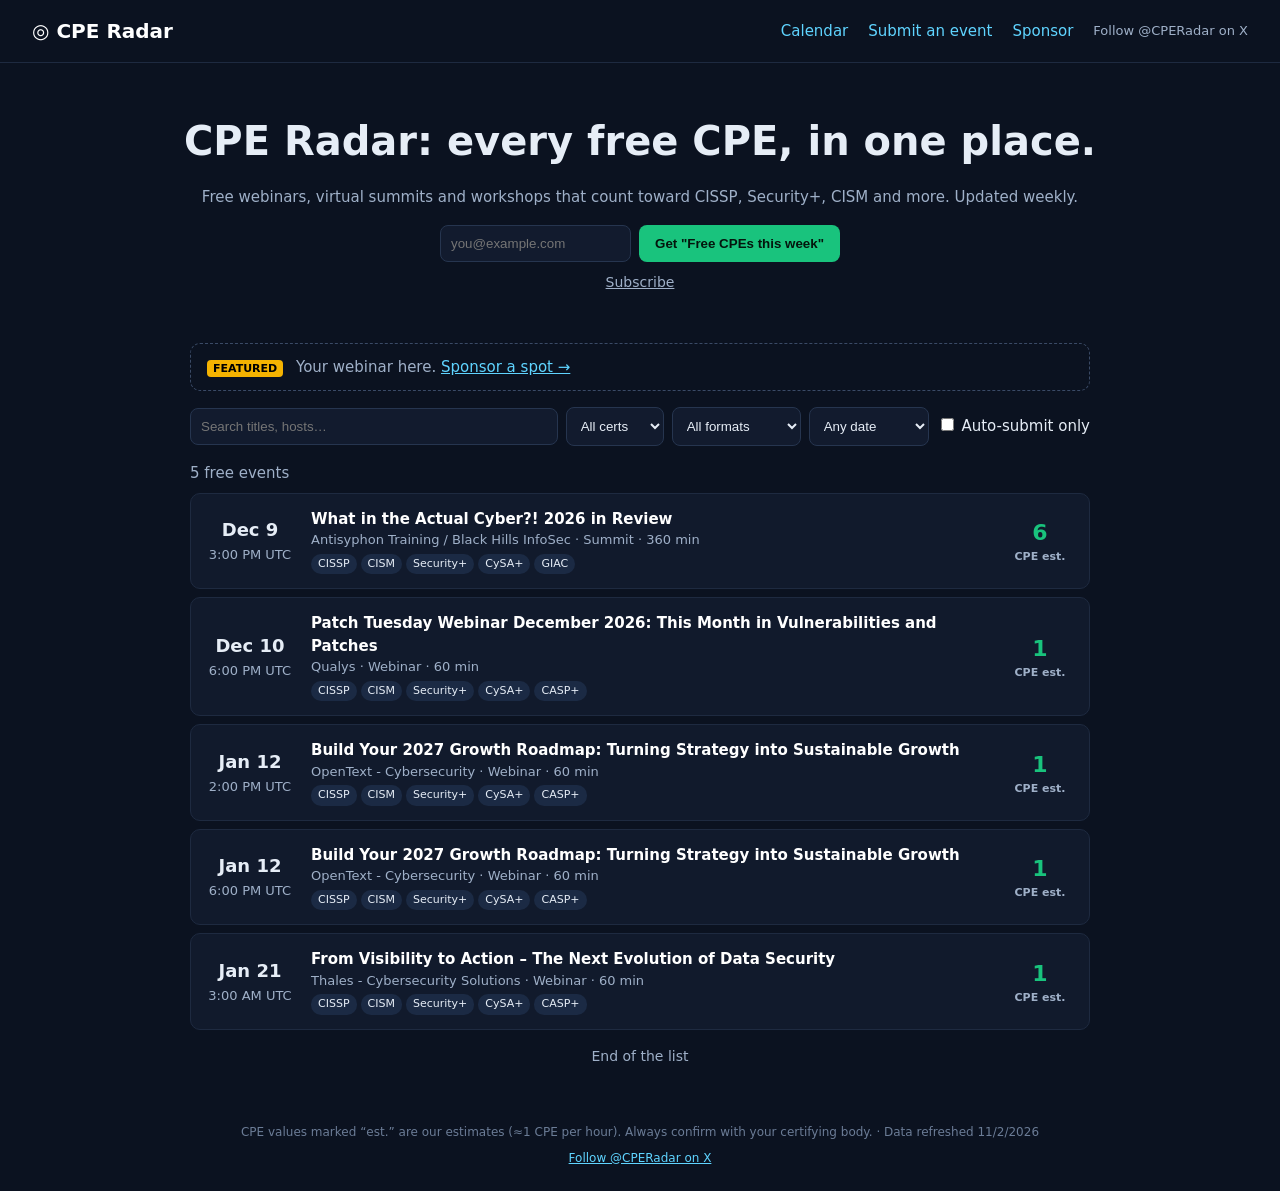
==== commit e9400059: "Add the @CPERadar X link to the site and future newsletter footer. The weekly SEO refresh rewrites T" ====
--- a/site/index.html
+++ b/site/index.html
@@ -5,9 +5,9 @@
 <meta property="og:title" content="CPE Radar: Free CPE Webinars &amp; Events for CISSP, Security+, CISM"><meta property="og:description" content="CPE Radar is a free calendar of CPE webinars, virtual summits and workshops for CISSP, Security+, CISM and more, plus a weekly free-CPE newsletter. Updated weekly.">
 <meta property="og:url" content="https://cperadar.com/"><meta property="og:image" content="https://cperadar.com/og.png">
 <meta property="og:image:width" content="1200"><meta property="og:image:height" content="630">
-<meta name="twitter:card" content="summary_large_image"><meta name="twitter:title" content="CPE Radar: Free CPE Webinars &amp; Events for CISSP, Security+, CISM">
+<meta name="twitter:card" content="summary_large_image"><meta name="twitter:site" content="@CPERadar"><meta name="twitter:creator" content="@CPERadar"><meta name="twitter:title" content="CPE Radar: Free CPE Webinars &amp; Events for CISSP, Security+, CISM">
 <meta name="twitter:description" content="CPE Radar is a free calendar of CPE webinars, virtual summits and workshops for CISSP, Security+, CISM and more, plus a weekly free-CPE newsletter. Updated weekly."><meta name="twitter:image" content="https://cperadar.com/og.png">
-<script type="application/ld+json">{"@context": "https://schema.org", "@graph": [{"@type": "Organization", "@id": "https://cperadar.com/#org", "name": "CPE Radar", "url": "https://cperadar.com/", "logo": "https://cperadar.com/og.png"}, {"@type": "WebSite", "@id": "https://cperadar.com/#website", "name": "CPE Radar", "alternateName": ["CPERadar", "cperadar.com"], "url": "https://cperadar.com/", "publisher": {"@id": "https://cperadar.com/#org"}}, {"@type": "ItemList", "name": "Upcoming free CPE events", "itemListElement": [{"@type": "ListItem", "position": 1, "item": {"@type": "Event", "name": "Beyond the CPU: Exposing AI Attacks in the GPU Stack", "startDate": "2026-11-03T11:00:00+00:00", "endDate": "2026-11-03T11:45:00+00:00", "eventAttendanceMode": "https://schema.org/OnlineEventAttendanceMode", "eventStatus": "https://schema.org/EventScheduled", "location": {"@type": "VirtualLocation", "url": "https://www.brighttalk.com/webcast/288/677957"}, "url": "https://www.brighttalk.com/webcast/288/677957", "organizer": {"@type": "Organization", "name": "ISC2"}, "isAccessibleForFree": true, "offers": {"@type": "Offer", "price": 0, "priceCurrency": "USD", "availability": "https://schema.org/InStock", "url": "https://www.brighttalk.com/webcast/288/677957"}, "description": "Free Webinar worth ~1.0 CPE for CISSP, CCSP, SSCP."}}, {"@type": "ListItem", "position": 2, "item": {"@type": "Event", "name": "Activate Market Momentum:  Positioning, Brand & Demand Generation", "startDate": "2026-11-03T14:00:00+00:00", "endDate": "2026-11-03T15:00:00+00:00", "eventAttendanceMode": "https://schema.org/OnlineEventAttendanceMode", "eventStatus": "https://schema.org/EventScheduled", "location": {"@type": "VirtualLocation", "url": "https://www.webroot.com/us/en/business/resources/webinars?commid=673462"}, "url": "https://www.webroot.com/us/en/business/resources/webinars?commid=673462", "organizer": {"@type": "Organization", "name": "OpenText - Cybersecurity"}, "isAccessibleForFree": true, "offers": {"@type": "Offer", "price": 0, "priceCurrency": "USD", "availability": "https://schema.org/InStock", "url": "https://www.webroot.com/us/en/business/resources/webinars?commid=673462"}, "description": "Free Webinar worth ~1.0 CPE for CISSP, CISM, Security+, CySA+, CASP+."}}, {"@type": "ListItem", "position": 3, "item": {"@type": "Event", "name": "Cyber Threat Intelligence and AI: Are We Ready?", "startDate": "2026-11-03T16:00:00+00:00", "endDate": "2026-11-03T17:00:00+00:00", "eventAttendanceMode": "https://schema.org/OnlineEventAttendanceMode", "eventStatus": "https://schema.org/EventScheduled", "location": {"@type": "VirtualLocation", "url": "https://www.brighttalk.com/webcast/288/676727"}, "url": "https://www.brighttalk.com/webcast/288/676727", "organizer": {"@type": "Organization", "name": "ISC2"}, "isAccessibleForFree": true, "offers": {"@type": "Offer", "price": 0, "priceCurrency": "USD", "availability": "https://schema.org/InStock", "url": "https://www.brighttalk.com/webcast/288/676727"}, "description": "Free Webinar worth ~1.0 CPE for CISSP, CCSP, SSCP."}}, {"@type": "ListItem", "position": 4, "item": {"@type": "Event", "name": "2026 Manufacturing Data Threat Report \u2013 with S&P Global, Oracle, and Thales", "startDate": "2026-11-03T16:00:00+00:00", "endDate": "2026-11-03T17:00:00+00:00", "eventAttendanceMode": "https://schema.org/OnlineEventAttendanceMode", "eventStatus": "https://schema.org/EventScheduled", "location": {"@type": "VirtualLocation", "url": "https://cpl.thalesgroup.com/resources/webinars?commid=674936"}, "url": "https://cpl.thalesgroup.com/resources/webinars?commid=674936", "organizer": {"@type": "Organization", "name": "Thales - Cybersecurity Solutions"}, "isAccessibleForFree": true, "offers": {"@type": "Offer", "price": 0, "priceCurrency": "USD", "availability": "https://schema.org/InStock", "url": "https://cpl.thalesgroup.com/resources/webinars?commid=674936"}, "description": "Free Webinar worth ~1.0 CPE for CISSP, CISM, Security+, CySA+, CASP+."}}, {"@type": "ListItem", "position": 5, "item": {"@type": "Event", "name": "Identity Is the New Perimeter: Defend Against the Authentication-First Attack", "startDate": "2026-11-03T18:00:00+00:00", "endDate": "2026-11-03T19:00:00+00:00", "eventAttendanceMode": "https://schema.org/OnlineEventAttendanceMode", "eventStatus": "https://schema.org/EventScheduled", "location": {"@type": "VirtualLocation", "url": "https://www.brighttalk.com/webcast/288/677227"}, "url": "https://www.brighttalk.com/webcast/288/677227", "organizer": {"@type": "Organization", "name": "ISC2"}, "isAccessibleForFree": true, "offers": {"@type": "Offer", "price": 0, "priceCurrency": "USD", "availability": "https://schema.org/InStock", "url": "https://www.brighttalk.com/webcast/288/677227"}, "description": "Free Webinar worth ~1.0 CPE for CISSP, CCSP, SSCP."}}, {"@type": "ListItem", "position": 6, "item": {"@type": "Event", "name": "Activate Market Momentum:  Positioning, Brand & Demand Generation", "startDate": "2026-11-03T18:00:00+00:00", "endDate": "2026-11-03T19:00:00+00:00", "eventAttendanceMode": "https://schema.org/OnlineEventAttendanceMode", "eventStatus": "https://schema.org/EventScheduled", "location": {"@type": "VirtualLocation", "url": "https://www.webroot.com/us/en/business/resources/webinars?commid=673464"}, "url": "https://www.webroot.com/us/en/business/resources/webinars?commid=673464", "organizer": {"@type": "Organization", "name": "OpenText - Cybersecurity"}, "isAccessibleForFree": true, "offers": {"@type": "Offer", "price": 0, "priceCurrency": "USD", "availability": "https://schema.org/InStock", "url": "https://www.webroot.com/us/en/business/resources/webinars?commid=673464"}, "description": "Free Webinar worth ~1.0 CPE for CISSP, CISM, Security+, CySA+, CASP+."}}, {"@type": "ListItem", "position": 7, "item": {"@type": "Event", "name": "Security as a Business Enabler", "startDate": "2026-11-03T19:00:00+00:00", "endDate": "2026-11-03T20:00:00+00:00", "eventAttendanceMode": "https://schema.org/OnlineEventAttendanceMode", "eventStatus": "https://schema.org/EventScheduled", "location": {"@type": "VirtualLocation", "url": "https://www.brighttalk.com/webcast/17216/677234"}, "url": "https://www.brighttalk.com/webcast/17216/677234", "organizer": {"@type": "Organization", "name": "WiCyS - Women in CyberSecurity"}, "isAccessibleForFree": true, "offers": {"@type": "Offer", "price": 0, "priceCurrency": "USD", "availability": "https://schema.org/InStock", "url": "https://www.brighttalk.com/webcast/17216/677234"}, "description": "Free Webinar worth ~1.0 CPE for CISSP, CISM, Security+, CySA+, CASP+."}}, {"@type": "ListItem", "position": 8, "item": {"@type": "Event", "name": "Open Source + AI: Where Attackers Move Next in 2027", "startDate": "2026-11-03T22:00:00+00:00", "endDate": "2026-11-03T23:00:00+00:00", "eventAttendanceMode": "https://schema.org/OnlineEventAttendanceMode", "eventStatus": "https://schema.org/EventScheduled", "location": {"@type": "VirtualLocation", "url": "https://www.brighttalk.com/webcast/288/676728"}, "url": "https://www.brighttalk.com/webcast/288/676728", "organizer": {"@type": "Organization", "name": "ISC2"}, "isAccessibleForFree": true, "offers": {"@type": "Offer", "price": 0, "priceCurrency": "USD", "availability": "https://schema.org/InStock", "url": "https://www.brighttalk.com/webcast/288/676728"}, "description": "Free Webinar worth ~1.0 CPE for CISSP, CCSP, SSCP."}}, {"@type": "ListItem", "position": 9, "item": {"@type": "Event", "name": "Preparing for the 2027 Threatscape: A New Strategy for Operational Resilience", "startDate": "2026-11-04T16:00:00+00:00", "endDate": "2026-11-04T17:00:00+00:00", "eventAttendanceMode": "https://schema.org/OnlineEventAttendanceMode", "eventStatus": "https://schema.org/EventScheduled", "location": {"@type": "VirtualLocation", "url": "https://www.brighttalk.com/webcast/288/677918"}, "url": "https://www.brighttalk.com/webcast/288/677918", "organizer": {"@type": "Organization", "name": "ISC2"}, "isAccessibleForFree": true, "offers": {"@type": "Offer", "price": 0, "priceCurrency": "USD", "availability": "https://schema.org/InStock", "url": "https://www.brighttalk.com/webcast/288/677918"}, "description": "Free Webinar worth ~1.0 CPE for CISSP, CCSP, SSCP."}}, {"@type": "ListItem", "position": 10, "item": {"@type": "Event", "name": "From Backlog to Confidence: Autonomous RemOps Your Business Can Trust", "startDate": "2026-11-04T17:00:00+00:00", "endDate": "2026-11-04T18:00:00+00:00", "eventAttendanceMode": "https://schema.org/OnlineEventAttendanceMode", "eventStatus": "https://schema.org/EventScheduled", "location": {"@type": "VirtualLocation", "url": "https://www.brighttalk.com/webcast/11673/677337"}, "url": "https://www.brighttalk.com/webcast/11673/677337", "organizer": {"@type": "Organization", "name": "Qualys"}, "isAccessibleForFree": true, "offers": {"@type": "Offer", "price": 0, "priceCurrency": "USD", "availability": "https://schema.org/InStock", "url": "https://www.brighttalk.com/webcast/11673/677337"}, "description": "Free Webinar worth ~1.0 CPE for CISSP, CISM, Security+, CySA+, CASP+."}}, {"@type": "ListItem", "position": 11, "item": {"@type": "Event", "name": "Anti-Cast: Cover Your SaaS with Shane Hartman", "startDate": "2026-11-04T17:00:00+00:00", "endDate": "2026-11-04T18:00:00+00:00", "eventAttendanceMode": "https://schema.org/OnlineEventAttendanceMode", "eventStatus": "https://schema.org/EventScheduled", "location": {"@type": "VirtualLocation", "url": "https://www.antisyphontraining.com/event/anti-cast-cover-your-saas-with-shane-hartman/"}, "url": "https://www.antisyphontraining.com/event/anti-cast-cover-your-saas-with-shane-hartman/", "organizer": {"@type": "Organization", "name": "Antisyphon Training / Black Hills InfoSec"}, "isAccessibleForFree": true, "offers": {"@type": "Offer", "price": 0, "priceCurrency": "USD", "availability": "https://schema.org/InStock", "url": "https://www.antisyphontraining.com/event/anti-cast-cover-your-saas-with-shane-hartman/"}, "description": "Free Webinar worth ~1.0 CPE for CISSP, CISM, Security+, CySA+, GIAC."}}, {"@type": "ListItem", "position": 12, "item": {"@type": "Event", "name": "The Agentic Supply Chain: When AI Attacks, Defends, and Decides", "startDate": "2026-11-04T18:00:00+00:00", "endDate": "2026-11-04T19:00:00+00:00", "eventAttendanceMode": "https://schema.org/OnlineEventAttendanceMode", "eventStatus": "https://schema.org/EventScheduled", "location": {"@type": "VirtualLocation", "url": "https://www.brighttalk.com/webcast/288/677288"}, "url": "https://www.brighttalk.com/webcast/288/677288", "organizer": {"@type": "Organization", "name": "ISC2"}, "isAccessibleForFree": true, "offers": {"@type": "Offer", "price": 0, "priceCurrency": "USD", "availability": "https://schema.org/InStock", "url": "https://www.brighttalk.com/webcast/288/677288"}, "description": "Free Webinar worth ~1.0 CPE for CISSP, CCSP, SSCP."}}, {"@type": "ListItem", "position": 13, "item": {"@type": "Event", "name": "CPE | Beyond Continuous Compliance: Getting Ready to Detect, Recalculate, and Adapt", "startDate": "2026-11-04T18:00:00+00:00", "endDate": "2026-11-04T19:15:00+00:00", "eventAttendanceMode": "https://schema.org/OnlineEventAttendanceMode", "eventStatus": "https://schema.org/EventScheduled", "location": {"@type": "VirtualLocation", "url": "https://www.brighttalk.com/webcast/5586/676383"}, "url": "https://www.brighttalk.com/webcast/5586/676383", "organizer": {"@type": "Organization", "name": "Executive IT Forums"}, "isAccessibleForFree": true, "offers": {"@type": "Offer", "price": 0, "priceCurrency": "USD", "availability": "https://schema.org/InStock", "url": "https://www.brighttalk.com/webcast/5586/676383"}, "description": "Free Webinar worth ~1.5 CPE for CISSP, CISM, Security+, CySA+, CASP+."}}, {"@type": "ListItem", "position": 14, "item": {"@type": "Event", "name": "Weakest Link: How Security Gaps and Bad AI Hygiene Can Kill a Business", "startDate": "2026-11-04T22:00:00+00:00", "endDate": "2026-11-04T23:00:00+00:00", "eventAttendanceMode": "https://schema.org/OnlineEventAttendanceMode", "eventStatus": "https://schema.org/EventScheduled", "location": {"@type": "VirtualLocation", "url": "https://www.brighttalk.com/webcast/288/678028"}, "url": "https://www.brighttalk.com/webcast/288/678028", "organizer": {"@type": "Organization", "name": "ISC2"}, "isAccessibleForFree": true, "offers": {"@type": "Offer", "price": 0, "priceCurrency": "USD", "availability": "https://schema.org/InStock", "url": "https://www.brighttalk.com/webcast/288/678028"}, "description": "Free Webinar worth ~1.0 CPE for CISSP, CCSP, SSCP."}}, {"@type": "ListItem", "position": 15, "item": {"@type": "Event", "name": "Defending Against PHP2Shell: Imperva Mitigation in Action", "startDate": "2026-11-05T05:00:00+00:00", "endDate": "2026-11-05T06:00:00+00:00", "eventAttendanceMode": "https://schema.org/OnlineEventAttendanceMode", "eventStatus": "https://schema.org/EventScheduled", "location": {"@type": "VirtualLocation", "url": "https://cpl.thalesgroup.com/resources/webinars?commid=678653"}, "url": "https://cpl.thalesgroup.com/resources/webinars?commid=678653", "organizer": {"@type": "Organization", "name": "Thales - Cybersecurity Solutions"}, "isAccessibleForFree": true, "offers": {"@type": "Offer", "price": 0, "priceCurrency": "USD", "availability": "https://schema.org/InStock", "url": "https://cpl.thalesgroup.com/resources/webinars?commid=678653"}, "description": "Free Webinar worth ~1.0 CPE for CISSP, CISM, Security+, CySA+, CASP+."}}, {"@type": "ListItem", "position": 16, "item": {"@type": "Event", "name": "Awareness Alone Fails: Transform Security Habits Across SaaS Environments", "startDate": "2026-11-05T16:00:00+00:00", "endDate": "2026-11-05T17:00:00+00:00", "eventAttendanceMode": "https://schema.org/OnlineEventAttendanceMode", "eventStatus": "https://schema.org/EventScheduled", "location": {"@type": "VirtualLocation", "url": "https://www.brighttalk.com/webcast/288/677925"}, "url": "https://www.brighttalk.com/webcast/288/677925", "organizer": {"@type": "Organization", "name": "ISC2"}, "isAccessibleForFree": true, "offers": {"@type": "Offer", "price": 0, "priceCurrency": "USD", "availability": "https://schema.org/InStock", "url": "https://www.brighttalk.com/webcast/288/677925"}, "description": "Free Webinar worth ~1.0 CPE for CISSP, CCSP, SSCP."}}, {"@type": "ListItem", "position": 17, "item": {"@type": "Event", "name": "IAM:UNPACKED | Authorization Sprawl: Is Your Access Model Keeping Up with the Business?", "startDate": "2026-11-05T17:00:00+00:00", "endDate": "2026-11-05T17:30:00+00:00", "eventAttendanceMode": "https://schema.org/OnlineEventAttendanceMode", "eventStatus": "https://schema.org/EventScheduled", "location": {"@type": "VirtualLocation", "url": "https://cpl.thalesgroup.com/resources/webinars?commid=676181"}, "url": "https://cpl.thalesgroup.com/resources/webinars?commid=676181", "organizer": {"@type": "Organization", "name": "Thales - Cybersecurity Solutions"}, "isAccessibleForFree": true, "offers": {"@type": "Offer", "price": 0, "priceCurrency": "USD", "availability": "https://schema.org/InStock", "url": "https://cpl.thalesgroup.com/resources/webinars?commid=676181"}, "description": "Free Webinar worth ~0.5 CPE for CISSP, CISM, Security+, CySA+, CASP+."}}, {"@type": "ListItem", "position": 18, "item": {"@type": "Event", "name": "How AWS Continuum and Amazon Inspector Cover the Full Vulnerability Spectrum", "startDate": "2026-11-05T19:00:00+00:00", "endDate": "2026-11-05T20:00:00+00:00", "eventAttendanceMode": "https://schema.org/OnlineEventAttendanceMode", "eventStatus": "https://schema.org/EventScheduled", "location": {"@type": "VirtualLocation", "url": "https://www.brighttalk.com/webcast/17216/677762"}, "url": "https://www.brighttalk.com/webcast/17216/677762", "organizer": {"@type": "Organization", "name": "WiCyS - Women in CyberSecurity"}, "isAccessibleForFree": true, "offers": {"@type": "Offer", "price": 0, "priceCurrency": "USD", "availability": "https://schema.org/InStock", "url": "https://www.brighttalk.com/webcast/17216/677762"}, "description": "Free Webinar worth ~1.0 CPE for CISSP, CISM, Security+, CySA+, CASP+."}}, {"@type": "ListItem", "position": 19, "item": {"@type": "Event", "name": "There's No Cybersecurity Mindset: Why Diverse Thinking Strengthens Security", "startDate": "2026-11-05T22:00:00+00:00", "endDate": "2026-11-05T23:00:00+00:00", "eventAttendanceMode": "https://schema.org/OnlineEventAttendanceMode", "eventStatus": "https://schema.org/EventScheduled", "location": {"@type": "VirtualLocation", "url": "https://www.brighttalk.com/webcast/288/677292"}, "url": "https://www.brighttalk.com/webcast/288/677292", "organizer": {"@type": "Organization", "name": "ISC2"}, "isAccessibleForFree": true, "offers": {"@type": "Offer", "price": 0, "priceCurrency": "USD", "availability": "https://schema.org/InStock", "url": "https://www.brighttalk.com/webcast/288/677292"}, "description": "Free Webinar worth ~1.0 CPE for CISSP, CCSP, SSCP."}}, {"@type": "ListItem", "position": 20, "item": {"@type": "Event", "name": "The Governed Hybrid Workforce: Policy and Controls for Human and AI Agents", "startDate": "2026-11-05T23:00:00+00:00", "endDate": "2026-11-06T00:00:00+00:00", "eventAttendanceMode": "https://schema.org/OnlineEventAttendanceMode", "eventStatus": "https://schema.org/EventScheduled", "location": {"@type": "VirtualLocation", "url": "https://www.brighttalk.com/webcast/288/676729"}, "url": "https://www.brighttalk.com/webcast/288/676729", "organizer": {"@type": "Organization", "name": "ISC2"}, "isAccessibleForFree": true, "offers": {"@type": "Offer", "price": 0, "priceCurrency": "USD", "availability": "https://schema.org/InStock", "url": "https://www.brighttalk.com/webcast/288/676729"}, "description": "Free Webinar worth ~1.0 CPE for CISSP, CCSP, SSCP."}}, {"@type": "ListItem", "position": 21, "item": {"@type": "Event", "name": "How Predictive AI Is Rewriting the Attacker Timeline", "startDate": "2026-11-09T10:30:00-05:00", "endDate": "2026-11-09T11:30:00-05:00", "eventAttendanceMode": "https://schema.org/OnlineEventAttendanceMode", "eventStatus": "https://schema.org/EventScheduled", "location": {"@type": "VirtualLocation", "url": "https://www.sans.org/webcasts/how-predictive-ai-rewriting-attacker-timeline"}, "url": "https://www.sans.org/webcasts/how-predictive-ai-rewriting-attacker-timeline", "organizer": {"@type": "Organization", "name": "SANS Institute"}, "isAccessibleForFree": true, "offers": {"@type": "Offer", "price": 0, "priceCurrency": "USD", "availability": "https://schema.org/InStock", "url": "https://www.sans.org/webcasts/how-predictive-ai-rewriting-attacker-timeline"}, "description": "Free Webinar worth ~1 CPE for CISSP, CISM, Security+, CySA+, GIAC."}}, {"@type": "ListItem", "position": 22, "item": {"@type": "Event", "name": "Rethinking MFA for Education: Secure Access Without Mobile Phones", "startDate": "2026-11-10T10:00:00+00:00", "endDate": "2026-11-10T10:45:00+00:00", "eventAttendanceMode": "https://schema.org/OnlineEventAttendanceMode", "eventStatus": "https://schema.org/EventScheduled", "location": {"@type": "VirtualLocation", "url": "https://cpl.thalesgroup.com/resources/webinars?commid=677607"}, "url": "https://cpl.thalesgroup.com/resources/webinars?commid=677607", "organizer": {"@type": "Organization", "name": "Thales - Cybersecurity Solutions"}, "isAccessibleForFree": true, "offers": {"@type": "Offer", "price": 0, "priceCurrency": "USD", "availability": "https://schema.org/InStock", "url": "https://cpl.thalesgroup.com/resources/webinars?commid=677607"}, "description": "Free Webinar worth ~1.0 CPE for CISSP, CISM, Security+, CySA+, CASP+."}}, {"@type": "ListItem", "position": 23, "item": {"@type": "Event", "name": "SANS 2026 State of ICS/OT Security Survey Insights: Industrial Cybersecurity at a Crossroads", "startDate": "2026-11-10T10:30:00-05:00", "endDate": "2026-11-10T13:30:00-05:00", "eventAttendanceMode": "https://schema.org/OnlineEventAttendanceMode", "eventStatus": "https://schema.org/EventScheduled", "location": {"@type": "VirtualLocation", "url": "https://www.sans.org/webcasts/2026-ics-ot-security-survey-insights-industrial-cybersecurity-crossroads"}, "url": "https://www.sans.org/webcasts/2026-ics-ot-security-survey-insights-industrial-cybersecurity-crossroads", "organizer": {"@type": "Organization", "name": "SANS Institute"}, "isAccessibleForFree": true, "offers": {"@type": "Offer", "price": 0, "priceCurrency": "USD", "availability": "https://schema.org/InStock", "url": "https://www.sans.org/webcasts/2026-ics-ot-security-survey-insights-industrial-cybersecurity-crossroads"}, "description": "Free Virtual Summit worth ~3 CPE for CISSP, CISM, Security+, CySA+, GIAC."}}, {"@type": "ListItem", "position": 24, "item": {"@type": "Event", "name": "The Human Factor in Cybersecurity: Turning Risk Into Resilience", "startDate": "2026-11-10T14:00:00+00:00", "endDate": "2026-11-10T15:00:00+00:00", "eventAttendanceMode": "https://schema.org/OnlineEventAttendanceMode", "eventStatus": "https://schema.org/EventScheduled", "location": {"@type": "VirtualLocation", "url": "https://www.brighttalk.com/webcast/15591/675896"}, "url": "https://www.brighttalk.com/webcast/15591/675896", "organizer": {"@type": "Organization", "name": "Kaspersky webinars"}, "isAccessibleForFree": true, "offers": {"@type": "Offer", "price": 0, "priceCurrency": "USD", "availability": "https://schema.org/InStock", "url": "https://www.brighttalk.com/webcast/15591/675896"}, "description": "Free Webinar worth ~1.0 CPE for CISSP, CISM, Security+, CySA+, CASP+."}}, {"@type": "ListItem", "position": 25, "item": {"@type": "Event", "name": "Securing the Autonomous Frontier: Preventing Data Leakage and Unintended Actions in Agentic AI", "startDate": "2026-11-10T16:30:00+00:00", "endDate": "2026-11-10T17:30:00+00:00", "eventAttendanceMode": "https://schema.org/OnlineEventAttendanceMode", "eventStatus": "https://schema.org/EventScheduled", "location": {"@type": "VirtualLocation", "url": "https://cpl.thalesgroup.com/resources/webinars?commid=675708"}, "url": "https://cpl.thalesgroup.com/resources/webinars?commid=675708", "organizer": {"@type": "Organization", "name": "Thales - Cybersecurity Solutions"}, "isAccessibleForFree": true, "offers": {"@type": "Offer", "price": 0, "priceCurrency": "USD", "availability": "https://schema.org/InStock", "url": "https://cpl.thalesgroup.com/resources/webinars?commid=675708"}, "description": "Free Webinar worth ~1.0 CPE for CISSP, CISM, Security+, CySA+, CASP+."}}, {"@type": "ListItem", "position": 26, "item": {"@type": "Event", "name": "Quantum Threats and Where to Overcome Them", "startDate": "2026-11-10T19:00:00+00:00", "endDate": "2026-11-10T20:00:00+00:00", "eventAttendanceMode": "https://schema.org/OnlineEventAttendanceMode", "eventStatus": "https://schema.org/EventScheduled", "location": {"@type": "VirtualLocation", "url": "https://www.brighttalk.com/webcast/17216/677880"}, "url": "https://www.brighttalk.com/webcast/17216/677880", "organizer": {"@type": "Organization", "name": "WiCyS - Women in CyberSecurity"}, "isAccessibleForFree": true, "offers": {"@type": "Offer", "price": 0, "priceCurrency": "USD", "availability": "https://schema.org/InStock", "url": "https://www.brighttalk.com/webcast/17216/677880"}, "description": "Free Webinar worth ~1.0 CPE for CISSP, CISM, Security+, CySA+, CASP+."}}, {"@type": "ListItem", "position": 27, "item": {"@type": "Event", "name": "Bundle without the shackles: More choice, more flexibility, more growth", "startDate": "2026-11-11T15:00:00+00:00", "endDate": "2026-11-11T16:00:00+00:00", "eventAttendanceMode": "https://schema.org/OnlineEventAttendanceMode", "eventStatus": "https://schema.org/EventScheduled", "location": {"@type": "VirtualLocation", "url": "https://www.webroot.com/us/en/business/resources/webinars?commid=676534"}, "url": "https://www.webroot.com/us/en/business/resources/webinars?commid=676534", "organizer": {"@type": "Organization", "name": "OpenText - Cybersecurity"}, "isAccessibleForFree": true, "offers": {"@type": "Offer", "price": 0, "priceCurrency": "USD", "availability": "https://schema.org/InStock", "url": "https://www.webroot.com/us/en/business/resources/webinars?commid=676534"}, "description": "Free Webinar worth ~1.0 CPE for CISSP, CISM, Security+, CySA+, CASP+."}}, {"@type": "ListItem", "position": 28, "item": {"@type": "Event", "name": "Runtime Protection for Hybrid Clouds in the Post-Mythos Era", "startDate": "2026-11-11T17:00:00+00:00", "endDate": "2026-11-11T18:00:00+00:00", "eventAttendanceMode": "https://schema.org/OnlineEventAttendanceMode", "eventStatus": "https://schema.org/EventScheduled", "location": {"@type": "VirtualLocation", "url": "https://www.brighttalk.com/webcast/11673/678001"}, "url": "https://www.brighttalk.com/webcast/11673/678001", "organizer": {"@type": "Organization", "name": "Qualys"}, "isAccessibleForFree": true, "offers": {"@type": "Offer", "price": 0, "priceCurrency": "USD", "availability": "https://schema.org/InStock", "url": "https://www.brighttalk.com/webcast/11673/678001"}, "description": "Free Webinar worth ~1.0 CPE for CISSP, CISM, Security+, CySA+, CASP+."}}, {"@type": "ListItem", "position": 29, "item": {"@type": "Event", "name": "Anti-Cast: Find Active Directory Security Risks with David Hor\u00e1k", "startDate": "2026-11-11T17:00:00+00:00", "endDate": "2026-11-11T18:00:00+00:00", "eventAttendanceMode": "https://schema.org/OnlineEventAttendanceMode", "eventStatus": "https://schema.org/EventScheduled", "location": {"@type": "VirtualLocation", "url": "https://www.antisyphontraining.com/event/anti-cast-find-active-directory-security-risks-with-david-horak/"}, "url": "https://www.antisyphontraining.com/event/anti-cast-find-active-directory-security-risks-with-david-horak/", "organizer": {"@type": "Organization", "name": "Antisyphon Training / Black Hills InfoSec"}, "isAccessibleForFree": true, "offers": {"@type": "Offer", "price": 0, "priceCurrency": "USD", "availability": "https://schema.org/InStock", "url": "https://www.antisyphontraining.com/event/anti-cast-find-active-directory-security-risks-with-david-horak/"}, "description": "Free Webinar worth ~1.0 CPE for CISSP, CISM, Security+, CySA+, GIAC."}}, {"@type": "ListItem", "position": 30, "item": {"@type": "Event", "name": "From Alert Storm to Boardroom: Decision-Ready Incident Intelligence", "startDate": "2026-11-12T13:00:00+00:00", "endDate": "2026-11-12T14:00:00+00:00", "eventAttendanceMode": "https://schema.org/OnlineEventAttendanceMode", "eventStatus": "https://schema.org/EventScheduled", "location": {"@type": "VirtualLocation", "url": "https://www.brighttalk.com/webcast/288/678867"}, "url": "https://www.brighttalk.com/webcast/288/678867", "organizer": {"@type": "Organization", "name": "ISC2"}, "isAccessibleForFree": true, "offers": {"@type": "Offer", "price": 0, "priceCurrency": "USD", "availability": "https://schema.org/InStock", "url": "https://www.brighttalk.com/webcast/288/678867"}, "description": "Free Webinar worth ~1.0 CPE for CISSP, CCSP, SSCP."}}]}]}</script><!--/seo-->
+<script type="application/ld+json">{"@context": "https://schema.org", "@graph": [{"@type": "Organization", "@id": "https://cperadar.com/#org", "name": "CPE Radar", "url": "https://cperadar.com/", "logo": "https://cperadar.com/og.png"}, {"@type": "WebSite", "@id": "https://cperadar.com/#website", "name": "CPE Radar", "alternateName": ["CPERadar", "cperadar.com"], "url": "https://cperadar.com/", "publisher": {"@id": "https://cperadar.com/#org"}}, {"@type": "ItemList", "name": "Upcoming free CPE events", "itemListElement": [{"@type": "ListItem", "position": 1, "item": {"@type": "Event", "name": "Beyond Users and Workloads: The Agentic Shift in Cloud-Native Zero Trust", "startDate": "2026-10-27T15:00:00+00:00", "endDate": "2026-10-27T16:00:00+00:00", "eventAttendanceMode": "https://schema.org/OnlineEventAttendanceMode", "eventStatus": "https://schema.org/EventScheduled", "location": {"@type": "VirtualLocation", "url": "https://www.brighttalk.com/webcast/288/676467"}, "url": "https://www.brighttalk.com/webcast/288/676467", "organizer": {"@type": "Organization", "name": "ISC2"}, "isAccessibleForFree": true, "offers": {"@type": "Offer", "price": 0, "priceCurrency": "USD", "availability": "https://schema.org/InStock", "url": "https://www.brighttalk.com/webcast/288/676467"}, "description": "Free Webinar worth ~1.0 CPE for CISSP, CCSP, SSCP."}}, {"@type": "ListItem", "position": 2, "item": {"@type": "Event", "name": "Behind the Tabletop: What a Hospital Ransomware Exercise Can Teach Us About SOC Readiness", "startDate": "2026-10-27T18:00:00+00:00", "endDate": "2026-10-27T19:00:00+00:00", "eventAttendanceMode": "https://schema.org/OnlineEventAttendanceMode", "eventStatus": "https://schema.org/EventScheduled", "location": {"@type": "VirtualLocation", "url": "https://www.brighttalk.com/webcast/17216/676643"}, "url": "https://www.brighttalk.com/webcast/17216/676643", "organizer": {"@type": "Organization", "name": "WiCyS - Women in CyberSecurity"}, "isAccessibleForFree": true, "offers": {"@type": "Offer", "price": 0, "priceCurrency": "USD", "availability": "https://schema.org/InStock", "url": "https://www.brighttalk.com/webcast/17216/676643"}, "description": "Free Webinar worth ~1.0 CPE for CISSP, CISM, Security+, CySA+, CASP+."}}, {"@type": "ListItem", "position": 3, "item": {"@type": "Event", "name": "Securing MCP Servers from Agentic AI Attacks", "startDate": "2026-10-28T08:00:00+00:00", "endDate": "2026-10-28T09:00:00+00:00", "eventAttendanceMode": "https://schema.org/OnlineEventAttendanceMode", "eventStatus": "https://schema.org/EventScheduled", "location": {"@type": "VirtualLocation", "url": "https://www.brighttalk.com/webcast/288/676478"}, "url": "https://www.brighttalk.com/webcast/288/676478", "organizer": {"@type": "Organization", "name": "ISC2"}, "isAccessibleForFree": true, "offers": {"@type": "Offer", "price": 0, "priceCurrency": "USD", "availability": "https://schema.org/InStock", "url": "https://www.brighttalk.com/webcast/288/676478"}, "description": "Free Webinar worth ~1.0 CPE for CISSP, CCSP, SSCP."}}, {"@type": "ListItem", "position": 4, "item": {"@type": "Event", "name": "Fewer Tickets, Faster Fixes: Maximizing ROI on TruRisk Eliminate", "startDate": "2026-10-28T16:00:00+00:00", "endDate": "2026-10-28T17:00:00+00:00", "eventAttendanceMode": "https://schema.org/OnlineEventAttendanceMode", "eventStatus": "https://schema.org/EventScheduled", "location": {"@type": "VirtualLocation", "url": "https://www.brighttalk.com/webcast/11673/674417"}, "url": "https://www.brighttalk.com/webcast/11673/674417", "organizer": {"@type": "Organization", "name": "Qualys"}, "isAccessibleForFree": true, "offers": {"@type": "Offer", "price": 0, "priceCurrency": "USD", "availability": "https://schema.org/InStock", "url": "https://www.brighttalk.com/webcast/11673/674417"}, "description": "Free Webinar worth ~1.0 CPE for CISSP, CISM, Security+, CySA+, CASP+."}}, {"@type": "ListItem", "position": 5, "item": {"@type": "Event", "name": "Preparing for the November 24, 2026 Scoring Recalibration: An Open Forum", "startDate": "2026-10-28T16:00:00+00:00", "endDate": "2026-10-28T16:45:00+00:00", "eventAttendanceMode": "https://schema.org/OnlineEventAttendanceMode", "eventStatus": "https://schema.org/EventScheduled", "location": {"@type": "VirtualLocation", "url": "https://www.brighttalk.com/webcast/19566/676492"}, "url": "https://www.brighttalk.com/webcast/19566/676492", "organizer": {"@type": "Organization", "name": "SecurityScorecard"}, "isAccessibleForFree": true, "offers": {"@type": "Offer", "price": 0, "priceCurrency": "USD", "availability": "https://schema.org/InStock", "url": "https://www.brighttalk.com/webcast/19566/676492"}, "description": "Free Webinar worth ~1.0 CPE for CISSP, CISM, Security+, CySA+, CASP+."}}, {"@type": "ListItem", "position": 6, "item": {"@type": "Event", "name": "Anti-Cast: Using AI as Your Personal Research Assistant with Ashley Knowles", "startDate": "2026-10-28T16:00:00+00:00", "endDate": "2026-10-28T17:00:00+00:00", "eventAttendanceMode": "https://schema.org/OnlineEventAttendanceMode", "eventStatus": "https://schema.org/EventScheduled", "location": {"@type": "VirtualLocation", "url": "https://www.antisyphontraining.com/event/anti-cast-using-ai-as-your-personal-research-assistant-with-ashley-knowles/"}, "url": "https://www.antisyphontraining.com/event/anti-cast-using-ai-as-your-personal-research-assistant-with-ashley-knowles/", "organizer": {"@type": "Organization", "name": "Antisyphon Training / Black Hills InfoSec"}, "isAccessibleForFree": true, "offers": {"@type": "Offer", "price": 0, "priceCurrency": "USD", "availability": "https://schema.org/InStock", "url": "https://www.antisyphontraining.com/event/anti-cast-using-ai-as-your-personal-research-assistant-with-ashley-knowles/"}, "description": "Free Webinar worth ~1.0 CPE for CISSP, CISM, Security+, CySA+, GIAC."}}, {"@type": "ListItem", "position": 7, "item": {"@type": "Event", "name": "OpenText and SoftChoice Present: The Nightmare Before Recovery, When Ransomware Comes for You", "startDate": "2026-10-28T17:00:00+00:00", "endDate": "2026-10-28T18:00:00+00:00", "eventAttendanceMode": "https://schema.org/OnlineEventAttendanceMode", "eventStatus": "https://schema.org/EventScheduled", "location": {"@type": "VirtualLocation", "url": "https://www.webroot.com/us/en/business/resources/webinars?commid=676568"}, "url": "https://www.webroot.com/us/en/business/resources/webinars?commid=676568", "organizer": {"@type": "Organization", "name": "OpenText - Cybersecurity"}, "isAccessibleForFree": true, "offers": {"@type": "Offer", "price": 0, "priceCurrency": "USD", "availability": "https://schema.org/InStock", "url": "https://www.webroot.com/us/en/business/resources/webinars?commid=676568"}, "description": "Free Webinar worth ~1.0 CPE for CISSP, CISM, Security+, CySA+, CASP+."}}, {"@type": "ListItem", "position": 8, "item": {"@type": "Event", "name": "Breaking the Glass Firewall: The Unwritten Lessons of Becoming a CISO", "startDate": "2026-10-28T18:30:00+00:00", "endDate": "2026-10-28T19:30:00+00:00", "eventAttendanceMode": "https://schema.org/OnlineEventAttendanceMode", "eventStatus": "https://schema.org/EventScheduled", "location": {"@type": "VirtualLocation", "url": "https://www.brighttalk.com/webcast/17216/676645"}, "url": "https://www.brighttalk.com/webcast/17216/676645", "organizer": {"@type": "Organization", "name": "WiCyS - Women in CyberSecurity"}, "isAccessibleForFree": true, "offers": {"@type": "Offer", "price": 0, "priceCurrency": "USD", "availability": "https://schema.org/InStock", "url": "https://www.brighttalk.com/webcast/17216/676645"}, "description": "Free Webinar worth ~1.0 CPE for CISSP, CISM, Security+, CySA+, CASP+."}}, {"@type": "ListItem", "position": 9, "item": {"@type": "Event", "name": "From Blind Spots to Full Visibility: Streamlining Protection with NDR", "startDate": "2026-10-29T14:00:00+00:00", "endDate": "2026-10-29T15:00:00+00:00", "eventAttendanceMode": "https://schema.org/OnlineEventAttendanceMode", "eventStatus": "https://schema.org/EventScheduled", "location": {"@type": "VirtualLocation", "url": "https://www.brighttalk.com/webcast/15591/676506"}, "url": "https://www.brighttalk.com/webcast/15591/676506", "organizer": {"@type": "Organization", "name": "Kaspersky webinars"}, "isAccessibleForFree": true, "offers": {"@type": "Offer", "price": 0, "priceCurrency": "USD", "availability": "https://schema.org/InStock", "url": "https://www.brighttalk.com/webcast/15591/676506"}, "description": "Free Webinar worth ~1.0 CPE for CISSP, CISM, Security+, CySA+, CASP+."}}, {"@type": "ListItem", "position": 10, "item": {"@type": "Event", "name": "Migration Nightmares & Disaster Recovery Horrors: Scary Stories from the Data Protection Crypt", "startDate": "2026-10-29T16:00:00+00:00", "endDate": "2026-10-29T17:00:00+00:00", "eventAttendanceMode": "https://schema.org/OnlineEventAttendanceMode", "eventStatus": "https://schema.org/EventScheduled", "location": {"@type": "VirtualLocation", "url": "https://www.webroot.com/us/en/business/resources/webinars?commid=676567"}, "url": "https://www.webroot.com/us/en/business/resources/webinars?commid=676567", "organizer": {"@type": "Organization", "name": "OpenText - Cybersecurity"}, "isAccessibleForFree": true, "offers": {"@type": "Offer", "price": 0, "priceCurrency": "USD", "availability": "https://schema.org/InStock", "url": "https://www.webroot.com/us/en/business/resources/webinars?commid=676567"}, "description": "Free Webinar worth ~1.0 CPE for CISSP, CISM, Security+, CySA+, CASP+."}}, {"@type": "ListItem", "position": 11, "item": {"@type": "Event", "name": "Beyond the CPU: Exposing AI Attacks in the GPU Stack", "startDate": "2026-11-03T11:00:00+00:00", "endDate": "2026-11-03T11:45:00+00:00", "eventAttendanceMode": "https://schema.org/OnlineEventAttendanceMode", "eventStatus": "https://schema.org/EventScheduled", "location": {"@type": "VirtualLocation", "url": "https://www.brighttalk.com/webcast/288/677957"}, "url": "https://www.brighttalk.com/webcast/288/677957", "organizer": {"@type": "Organization", "name": "ISC2"}, "isAccessibleForFree": true, "offers": {"@type": "Offer", "price": 0, "priceCurrency": "USD", "availability": "https://schema.org/InStock", "url": "https://www.brighttalk.com/webcast/288/677957"}, "description": "Free Webinar worth ~1.0 CPE for CISSP, CCSP, SSCP."}}, {"@type": "ListItem", "position": 12, "item": {"@type": "Event", "name": "Activate Market Momentum:  Positioning, Brand & Demand Generation", "startDate": "2026-11-03T14:00:00+00:00", "endDate": "2026-11-03T15:00:00+00:00", "eventAttendanceMode": "https://schema.org/OnlineEventAttendanceMode", "eventStatus": "https://schema.org/EventScheduled", "location": {"@type": "VirtualLocation", "url": "https://www.webroot.com/us/en/business/resources/webinars?commid=673462"}, "url": "https://www.webroot.com/us/en/business/resources/webinars?commid=673462", "organizer": {"@type": "Organization", "name": "OpenText - Cybersecurity"}, "isAccessibleForFree": true, "offers": {"@type": "Offer", "price": 0, "priceCurrency": "USD", "availability": "https://schema.org/InStock", "url": "https://www.webroot.com/us/en/business/resources/webinars?commid=673462"}, "description": "Free Webinar worth ~1.0 CPE for CISSP, CISM, Security+, CySA+, CASP+."}}, {"@type": "ListItem", "position": 13, "item": {"@type": "Event", "name": "Cyber Threat Intelligence and AI: Are We Ready?", "startDate": "2026-11-03T16:00:00+00:00", "endDate": "2026-11-03T17:00:00+00:00", "eventAttendanceMode": "https://schema.org/OnlineEventAttendanceMode", "eventStatus": "https://schema.org/EventScheduled", "location": {"@type": "VirtualLocation", "url": "https://www.brighttalk.com/webcast/288/676727"}, "url": "https://www.brighttalk.com/webcast/288/676727", "organizer": {"@type": "Organization", "name": "ISC2"}, "isAccessibleForFree": true, "offers": {"@type": "Offer", "price": 0, "priceCurrency": "USD", "availability": "https://schema.org/InStock", "url": "https://www.brighttalk.com/webcast/288/676727"}, "description": "Free Webinar worth ~1.0 CPE for CISSP, CCSP, SSCP."}}, {"@type": "ListItem", "position": 14, "item": {"@type": "Event", "name": "2026 Manufacturing Data Threat Report \u2013 with S&P Global, Oracle, and Thales", "startDate": "2026-11-03T16:00:00+00:00", "endDate": "2026-11-03T17:00:00+00:00", "eventAttendanceMode": "https://schema.org/OnlineEventAttendanceMode", "eventStatus": "https://schema.org/EventScheduled", "location": {"@type": "VirtualLocation", "url": "https://cpl.thalesgroup.com/resources/webinars?commid=674936"}, "url": "https://cpl.thalesgroup.com/resources/webinars?commid=674936", "organizer": {"@type": "Organization", "name": "Thales - Cybersecurity Solutions"}, "isAccessibleForFree": true, "offers": {"@type": "Offer", "price": 0, "priceCurrency": "USD", "availability": "https://schema.org/InStock", "url": "https://cpl.thalesgroup.com/resources/webinars?commid=674936"}, "description": "Free Webinar worth ~1.0 CPE for CISSP, CISM, Security+, CySA+, CASP+."}}, {"@type": "ListItem", "position": 15, "item": {"@type": "Event", "name": "Identity Is the New Perimeter: Defend Against the Authentication-First Attack", "startDate": "2026-11-03T18:00:00+00:00", "endDate": "2026-11-03T19:00:00+00:00", "eventAttendanceMode": "https://schema.org/OnlineEventAttendanceMode", "eventStatus": "https://schema.org/EventScheduled", "location": {"@type": "VirtualLocation", "url": "https://www.brighttalk.com/webcast/288/677227"}, "url": "https://www.brighttalk.com/webcast/288/677227", "organizer": {"@type": "Organization", "name": "ISC2"}, "isAccessibleForFree": true, "offers": {"@type": "Offer", "price": 0, "priceCurrency": "USD", "availability": "https://schema.org/InStock", "url": "https://www.brighttalk.com/webcast/288/677227"}, "description": "Free Webinar worth ~1.0 CPE for CISSP, CCSP, SSCP."}}, {"@type": "ListItem", "position": 16, "item": {"@type": "Event", "name": "Activate Market Momentum:  Positioning, Brand & Demand Generation", "startDate": "2026-11-03T18:00:00+00:00", "endDate": "2026-11-03T19:00:00+00:00", "eventAttendanceMode": "https://schema.org/OnlineEventAttendanceMode", "eventStatus": "https://schema.org/EventScheduled", "location": {"@type": "VirtualLocation", "url": "https://www.webroot.com/us/en/business/resources/webinars?commid=673464"}, "url": "https://www.webroot.com/us/en/business/resources/webinars?commid=673464", "organizer": {"@type": "Organization", "name": "OpenText - Cybersecurity"}, "isAccessibleForFree": true, "offers": {"@type": "Offer", "price": 0, "priceCurrency": "USD", "availability": "https://schema.org/InStock", "url": "https://www.webroot.com/us/en/business/resources/webinars?commid=673464"}, "description": "Free Webinar worth ~1.0 CPE for CISSP, CISM, Security+, CySA+, CASP+."}}, {"@type": "ListItem", "position": 17, "item": {"@type": "Event", "name": "Security as a Business Enabler", "startDate": "2026-11-03T19:00:00+00:00", "endDate": "2026-11-03T20:00:00+00:00", "eventAttendanceMode": "https://schema.org/OnlineEventAttendanceMode", "eventStatus": "https://schema.org/EventScheduled", "location": {"@type": "VirtualLocation", "url": "https://www.brighttalk.com/webcast/17216/677234"}, "url": "https://www.brighttalk.com/webcast/17216/677234", "organizer": {"@type": "Organization", "name": "WiCyS - Women in CyberSecurity"}, "isAccessibleForFree": true, "offers": {"@type": "Offer", "price": 0, "priceCurrency": "USD", "availability": "https://schema.org/InStock", "url": "https://www.brighttalk.com/webcast/17216/677234"}, "description": "Free Webinar worth ~1.0 CPE for CISSP, CISM, Security+, CySA+, CASP+."}}, {"@type": "ListItem", "position": 18, "item": {"@type": "Event", "name": "Open Source + AI: Where Attackers Move Next in 2027", "startDate": "2026-11-03T22:00:00+00:00", "endDate": "2026-11-03T23:00:00+00:00", "eventAttendanceMode": "https://schema.org/OnlineEventAttendanceMode", "eventStatus": "https://schema.org/EventScheduled", "location": {"@type": "VirtualLocation", "url": "https://www.brighttalk.com/webcast/288/676728"}, "url": "https://www.brighttalk.com/webcast/288/676728", "organizer": {"@type": "Organization", "name": "ISC2"}, "isAccessibleForFree": true, "offers": {"@type": "Offer", "price": 0, "priceCurrency": "USD", "availability": "https://schema.org/InStock", "url": "https://www.brighttalk.com/webcast/288/676728"}, "description": "Free Webinar worth ~1.0 CPE for CISSP, CCSP, SSCP."}}, {"@type": "ListItem", "position": 19, "item": {"@type": "Event", "name": "Preparing for the 2027 Threatscape: A New Strategy for Operational Resilience", "startDate": "2026-11-04T16:00:00+00:00", "endDate": "2026-11-04T17:00:00+00:00", "eventAttendanceMode": "https://schema.org/OnlineEventAttendanceMode", "eventStatus": "https://schema.org/EventScheduled", "location": {"@type": "VirtualLocation", "url": "https://www.brighttalk.com/webcast/288/677918"}, "url": "https://www.brighttalk.com/webcast/288/677918", "organizer": {"@type": "Organization", "name": "ISC2"}, "isAccessibleForFree": true, "offers": {"@type": "Offer", "price": 0, "priceCurrency": "USD", "availability": "https://schema.org/InStock", "url": "https://www.brighttalk.com/webcast/288/677918"}, "description": "Free Webinar worth ~1.0 CPE for CISSP, CCSP, SSCP."}}, {"@type": "ListItem", "position": 20, "item": {"@type": "Event", "name": "From Backlog to Confidence: Autonomous RemOps Your Business Can Trust", "startDate": "2026-11-04T17:00:00+00:00", "endDate": "2026-11-04T18:00:00+00:00", "eventAttendanceMode": "https://schema.org/OnlineEventAttendanceMode", "eventStatus": "https://schema.org/EventScheduled", "location": {"@type": "VirtualLocation", "url": "https://www.brighttalk.com/webcast/11673/677337"}, "url": "https://www.brighttalk.com/webcast/11673/677337", "organizer": {"@type": "Organization", "name": "Qualys"}, "isAccessibleForFree": true, "offers": {"@type": "Offer", "price": 0, "priceCurrency": "USD", "availability": "https://schema.org/InStock", "url": "https://www.brighttalk.com/webcast/11673/677337"}, "description": "Free Webinar worth ~1.0 CPE for CISSP, CISM, Security+, CySA+, CASP+."}}, {"@type": "ListItem", "position": 21, "item": {"@type": "Event", "name": "Anti-Cast: Cover Your SaaS with Shane Hartman", "startDate": "2026-11-04T17:00:00+00:00", "endDate": "2026-11-04T18:00:00+00:00", "eventAttendanceMode": "https://schema.org/OnlineEventAttendanceMode", "eventStatus": "https://schema.org/EventScheduled", "location": {"@type": "VirtualLocation", "url": "https://www.antisyphontraining.com/event/anti-cast-cover-your-saas-with-shane-hartman/"}, "url": "https://www.antisyphontraining.com/event/anti-cast-cover-your-saas-with-shane-hartman/", "organizer": {"@type": "Organization", "name": "Antisyphon Training / Black Hills InfoSec"}, "isAccessibleForFree": true, "offers": {"@type": "Offer", "price": 0, "priceCurrency": "USD", "availability": "https://schema.org/InStock", "url": "https://www.antisyphontraining.com/event/anti-cast-cover-your-saas-with-shane-hartman/"}, "description": "Free Webinar worth ~1.0 CPE for CISSP, CISM, Security+, CySA+, GIAC."}}, {"@type": "ListItem", "position": 22, "item": {"@type": "Event", "name": "The Agentic Supply Chain: When AI Attacks, Defends, and Decides", "startDate": "2026-11-04T18:00:00+00:00", "endDate": "2026-11-04T19:00:00+00:00", "eventAttendanceMode": "https://schema.org/OnlineEventAttendanceMode", "eventStatus": "https://schema.org/EventScheduled", "location": {"@type": "VirtualLocation", "url": "https://www.brighttalk.com/webcast/288/677288"}, "url": "https://www.brighttalk.com/webcast/288/677288", "organizer": {"@type": "Organization", "name": "ISC2"}, "isAccessibleForFree": true, "offers": {"@type": "Offer", "price": 0, "priceCurrency": "USD", "availability": "https://schema.org/InStock", "url": "https://www.brighttalk.com/webcast/288/677288"}, "description": "Free Webinar worth ~1.0 CPE for CISSP, CCSP, SSCP."}}, {"@type": "ListItem", "position": 23, "item": {"@type": "Event", "name": "CPE | Beyond Continuous Compliance: Getting Ready to Detect, Recalculate, and Adapt", "startDate": "2026-11-04T18:00:00+00:00", "endDate": "2026-11-04T19:15:00+00:00", "eventAttendanceMode": "https://schema.org/OnlineEventAttendanceMode", "eventStatus": "https://schema.org/EventScheduled", "location": {"@type": "VirtualLocation", "url": "https://www.brighttalk.com/webcast/5586/676383"}, "url": "https://www.brighttalk.com/webcast/5586/676383", "organizer": {"@type": "Organization", "name": "Executive IT Forums"}, "isAccessibleForFree": true, "offers": {"@type": "Offer", "price": 0, "priceCurrency": "USD", "availability": "https://schema.org/InStock", "url": "https://www.brighttalk.com/webcast/5586/676383"}, "description": "Free Webinar worth ~1.5 CPE for CISSP, CISM, Security+, CySA+, CASP+."}}, {"@type": "ListItem", "position": 24, "item": {"@type": "Event", "name": "Weakest Link: How Security Gaps and Bad AI Hygiene Can Kill a Business", "startDate": "2026-11-04T22:00:00+00:00", "endDate": "2026-11-04T23:00:00+00:00", "eventAttendanceMode": "https://schema.org/OnlineEventAttendanceMode", "eventStatus": "https://schema.org/EventScheduled", "location": {"@type": "VirtualLocation", "url": "https://www.brighttalk.com/webcast/288/678028"}, "url": "https://www.brighttalk.com/webcast/288/678028", "organizer": {"@type": "Organization", "name": "ISC2"}, "isAccessibleForFree": true, "offers": {"@type": "Offer", "price": 0, "priceCurrency": "USD", "availability": "https://schema.org/InStock", "url": "https://www.brighttalk.com/webcast/288/678028"}, "description": "Free Webinar worth ~1.0 CPE for CISSP, CCSP, SSCP."}}, {"@type": "ListItem", "position": 25, "item": {"@type": "Event", "name": "Awareness Alone Fails: Transform Security Habits Across SaaS Environments", "startDate": "2026-11-05T16:00:00+00:00", "endDate": "2026-11-05T17:00:00+00:00", "eventAttendanceMode": "https://schema.org/OnlineEventAttendanceMode", "eventStatus": "https://schema.org/EventScheduled", "location": {"@type": "VirtualLocation", "url": "https://www.brighttalk.com/webcast/288/677925"}, "url": "https://www.brighttalk.com/webcast/288/677925", "organizer": {"@type": "Organization", "name": "ISC2"}, "isAccessibleForFree": true, "offers": {"@type": "Offer", "price": 0, "priceCurrency": "USD", "availability": "https://schema.org/InStock", "url": "https://www.brighttalk.com/webcast/288/677925"}, "description": "Free Webinar worth ~1.0 CPE for CISSP, CCSP, SSCP."}}, {"@type": "ListItem", "position": 26, "item": {"@type": "Event", "name": "IAM:UNPACKED | Authorization Sprawl: Is Your Access Model Keeping Up with the Business?", "startDate": "2026-11-05T17:00:00+00:00", "endDate": "2026-11-05T17:30:00+00:00", "eventAttendanceMode": "https://schema.org/OnlineEventAttendanceMode", "eventStatus": "https://schema.org/EventScheduled", "location": {"@type": "VirtualLocation", "url": "https://cpl.thalesgroup.com/resources/webinars?commid=676181"}, "url": "https://cpl.thalesgroup.com/resources/webinars?commid=676181", "organizer": {"@type": "Organization", "name": "Thales - Cybersecurity Solutions"}, "isAccessibleForFree": true, "offers": {"@type": "Offer", "price": 0, "priceCurrency": "USD", "availability": "https://schema.org/InStock", "url": "https://cpl.thalesgroup.com/resources/webinars?commid=676181"}, "description": "Free Webinar worth ~0.5 CPE for CISSP, CISM, Security+, CySA+, CASP+."}}, {"@type": "ListItem", "position": 27, "item": {"@type": "Event", "name": "How AWS Continuum and Amazon Inspector Cover the Full Vulnerability Spectrum", "startDate": "2026-11-05T19:00:00+00:00", "endDate": "2026-11-05T20:00:00+00:00", "eventAttendanceMode": "https://schema.org/OnlineEventAttendanceMode", "eventStatus": "https://schema.org/EventScheduled", "location": {"@type": "VirtualLocation", "url": "https://www.brighttalk.com/webcast/17216/677762"}, "url": "https://www.brighttalk.com/webcast/17216/677762", "organizer": {"@type": "Organization", "name": "WiCyS - Women in CyberSecurity"}, "isAccessibleForFree": true, "offers": {"@type": "Offer", "price": 0, "priceCurrency": "USD", "availability": "https://schema.org/InStock", "url": "https://www.brighttalk.com/webcast/17216/677762"}, "description": "Free Webinar worth ~1.0 CPE for CISSP, CISM, Security+, CySA+, CASP+."}}, {"@type": "ListItem", "position": 28, "item": {"@type": "Event", "name": "There's No Cybersecurity Mindset: Why Diverse Thinking Strengthens Security", "startDate": "2026-11-05T22:00:00+00:00", "endDate": "2026-11-05T23:00:00+00:00", "eventAttendanceMode": "https://schema.org/OnlineEventAttendanceMode", "eventStatus": "https://schema.org/EventScheduled", "location": {"@type": "VirtualLocation", "url": "https://www.brighttalk.com/webcast/288/677292"}, "url": "https://www.brighttalk.com/webcast/288/677292", "organizer": {"@type": "Organization", "name": "ISC2"}, "isAccessibleForFree": true, "offers": {"@type": "Offer", "price": 0, "priceCurrency": "USD", "availability": "https://schema.org/InStock", "url": "https://www.brighttalk.com/webcast/288/677292"}, "description": "Free Webinar worth ~1.0 CPE for CISSP, CCSP, SSCP."}}, {"@type": "ListItem", "position": 29, "item": {"@type": "Event", "name": "The Governed Hybrid Workforce: Policy and Controls for Human and AI Agents", "startDate": "2026-11-05T23:00:00+00:00", "endDate": "2026-11-06T00:00:00+00:00", "eventAttendanceMode": "https://schema.org/OnlineEventAttendanceMode", "eventStatus": "https://schema.org/EventScheduled", "location": {"@type": "VirtualLocation", "url": "https://www.brighttalk.com/webcast/288/676729"}, "url": "https://www.brighttalk.com/webcast/288/676729", "organizer": {"@type": "Organization", "name": "ISC2"}, "isAccessibleForFree": true, "offers": {"@type": "Offer", "price": 0, "priceCurrency": "USD", "availability": "https://schema.org/InStock", "url": "https://www.brighttalk.com/webcast/288/676729"}, "description": "Free Webinar worth ~1.0 CPE for CISSP, CCSP, SSCP."}}, {"@type": "ListItem", "position": 30, "item": {"@type": "Event", "name": "How Predictive AI Is Rewriting the Attacker Timeline", "startDate": "2026-11-09T10:30:00-05:00", "endDate": "2026-11-09T11:30:00-05:00", "eventAttendanceMode": "https://schema.org/OnlineEventAttendanceMode", "eventStatus": "https://schema.org/EventScheduled", "location": {"@type": "VirtualLocation", "url": "https://www.sans.org/webcasts/how-predictive-ai-rewriting-attacker-timeline"}, "url": "https://www.sans.org/webcasts/how-predictive-ai-rewriting-attacker-timeline", "organizer": {"@type": "Organization", "name": "SANS Institute"}, "isAccessibleForFree": true, "offers": {"@type": "Offer", "price": 0, "priceCurrency": "USD", "availability": "https://schema.org/InStock", "url": "https://www.sans.org/webcasts/how-predictive-ai-rewriting-attacker-timeline"}, "description": "Free Webinar worth ~1 CPE for CISSP, CISM, Security+, CySA+, GIAC."}}]}]}</script><!--/seo-->
 <link rel="icon" href="/favicon.ico" sizes="any">
 <link rel="icon" href="/favicon.svg" type="image/svg+xml">
 <link rel="icon" href="/favicon-32.png" type="image/png" sizes="32x32">
@@ -15,7 +15,7 @@
 <link rel="apple-touch-icon" href="/apple-touch-icon.png">
 <meta name="viewport" content="width=device-width,initial-scale=1">
 <link rel="stylesheet" href="style.css"></head><body>
-<header><a class="logo" href="index.html">◎ CPE Radar</a><nav><a href="index.html">Calendar</a><a href="submit.html">Submit an event</a><a href="sponsor.html">Sponsor</a></nav></header>
+<header><a class="logo" href="index.html">◎ CPE Radar</a><nav><a href="index.html">Calendar</a><a href="submit.html">Submit an event</a><a href="sponsor.html">Sponsor</a><a class="x" href="https://x.com/CPERadar" target="_blank" rel="noopener" aria-label="Follow @CPERadar on X">Follow @CPERadar on X</a></nav></header>
 <section class="hero"><h1>CPE Radar: every free CPE, in one place.</h1><p>Free webinars, virtual summits and workshops that count toward CISSP, Security+, CISM and more. Updated weekly.</p>
 <form class="nl" onsubmit="event.preventDefault();const e=this.querySelector('input[type=email]').value;window.open('https://cpe-radar.beehiiv.com/subscribe?email='+encodeURIComponent(e),'_blank')"><input type="email" name="email" placeholder="you@example.com" required><button type="submit">Get "Free CPEs this week"</button></form>
 <p class="nl-sub"><a href="https://cpe-radar.beehiiv.com/subscribe" target="_blank" rel="noopener">Subscribe</a></p></section>
@@ -25,5 +25,5 @@
 <label><input type="checkbox" id="auto"> Auto-submit only</label></section>
 <p id="count"></p><main id="list"></main>
 <div class="list-more" id="more-wrap" hidden><p id="more-status"></p><button type="button" id="more" aria-controls="list">Load more</button></div>
-<footer>CPE values marked “est.” are our estimates (≈1 CPE per hour). Always confirm with your certifying body. · Data refreshed <span id="gen"></span></footer>
+<footer>CPE values marked “est.” are our estimates (≈1 CPE per hour). Always confirm with your certifying body. · Data refreshed <span id="gen"></span><br><a class="x" href="https://x.com/CPERadar" target="_blank" rel="noopener" aria-label="Follow @CPERadar on X">Follow @CPERadar on X</a></footer>
 <script src="app.js"></script></body></html>
--- a/site/style.css
+++ b/site/style.css
@@ -1,5 +1,5 @@
 *{box-sizing:border-box}body{margin:0;font:15px/1.5 system-ui,sans-serif;background:#0b1220;color:#e6edf6}a{color:#5fd4ff}
-header{display:flex;justify-content:space-between;padding:16px 32px;border-bottom:1px solid #1e2a40}.logo{font-weight:800;font-size:20px;text-decoration:none;color:#fff}nav a{margin-left:20px;text-decoration:none}
+header{display:flex;flex-wrap:wrap;align-items:center;justify-content:space-between;gap:8px 16px;padding:16px 32px;border-bottom:1px solid #1e2a40}.logo{font-weight:800;font-size:20px;text-decoration:none;color:#fff}nav{display:flex;flex-wrap:wrap;align-items:center;justify-content:flex-end;gap:8px 20px}nav a{text-decoration:none}nav a.x{color:#9fb0c8;font-size:13px}
 .hero{text-align:center;padding:48px 20px 24px}.hero h1{font-size:40px;margin:0}.hero p{color:#9fb0c8}
 .nl{display:flex;gap:8px;justify-content:center;margin-top:16px}.nl-sub{margin-top:10px;font-size:14px}.nl-sub a{color:#9fb0c8}input,select,textarea{background:#121b2e;border:1px solid #26354f;color:#e6edf6;padding:10px;border-radius:8px}button{background:#19c37d;border:0;color:#04150d;font-weight:700;padding:10px 16px;border-radius:8px}
 .featured{max-width:900px;margin:12px auto;padding:12px 16px;border:1px dashed #3a4a66;border-radius:10px;color:#9fb0c8}.featured span{background:#f5b301;color:#000;font-size:11px;font-weight:800;padding:2px 6px;border-radius:4px;margin-right:8px}
@@ -9,4 +9,4 @@
 .date{width:90px;text-align:center}.date b{display:block;font-size:18px}.date small,.meta{color:#9fb0c8;font-size:13px}.body{flex:1}.body a{font-weight:600;text-decoration:none;color:#fff}
 .tags i{font-style:normal;font-size:11px;background:#1b2a44;padding:2px 7px;border-radius:10px;margin:4px 4px 0 0;display:inline-block}.tags .auto{background:#0f5132;color:#7ef0b5}
 .cpe{text-align:center;font-size:22px;font-weight:800;color:#19c37d;width:70px}.cpe small{display:block;font-size:11px;color:#9fb0c8}
-footer{text-align:center;color:#6b7c96;font-size:12px;padding:24px}.page{max-width:640px;margin:40px auto;padding:0 20px}.page form{display:grid;gap:10px;position:relative}.hp{position:absolute;left:-10000px;width:1px;height:1px;overflow:hidden}.status{margin:0}.status:empty{display:none}.status.ok{color:#7ef0b5}.status.err{color:#ff8b8b}button:disabled{opacity:.65}
+footer{text-align:center;color:#6b7c96;font-size:12px;padding:24px}footer .x{display:inline-block;margin-top:8px;color:#5fd4ff}.page{max-width:640px;margin:40px auto;padding:0 20px}.page form{display:grid;gap:10px;position:relative}.hp{position:absolute;left:-10000px;width:1px;height:1px;overflow:hidden}.status{margin:0}.status:empty{display:none}.status.ok{color:#7ef0b5}.status.err{color:#ff8b8b}button:disabled{opacity:.65}
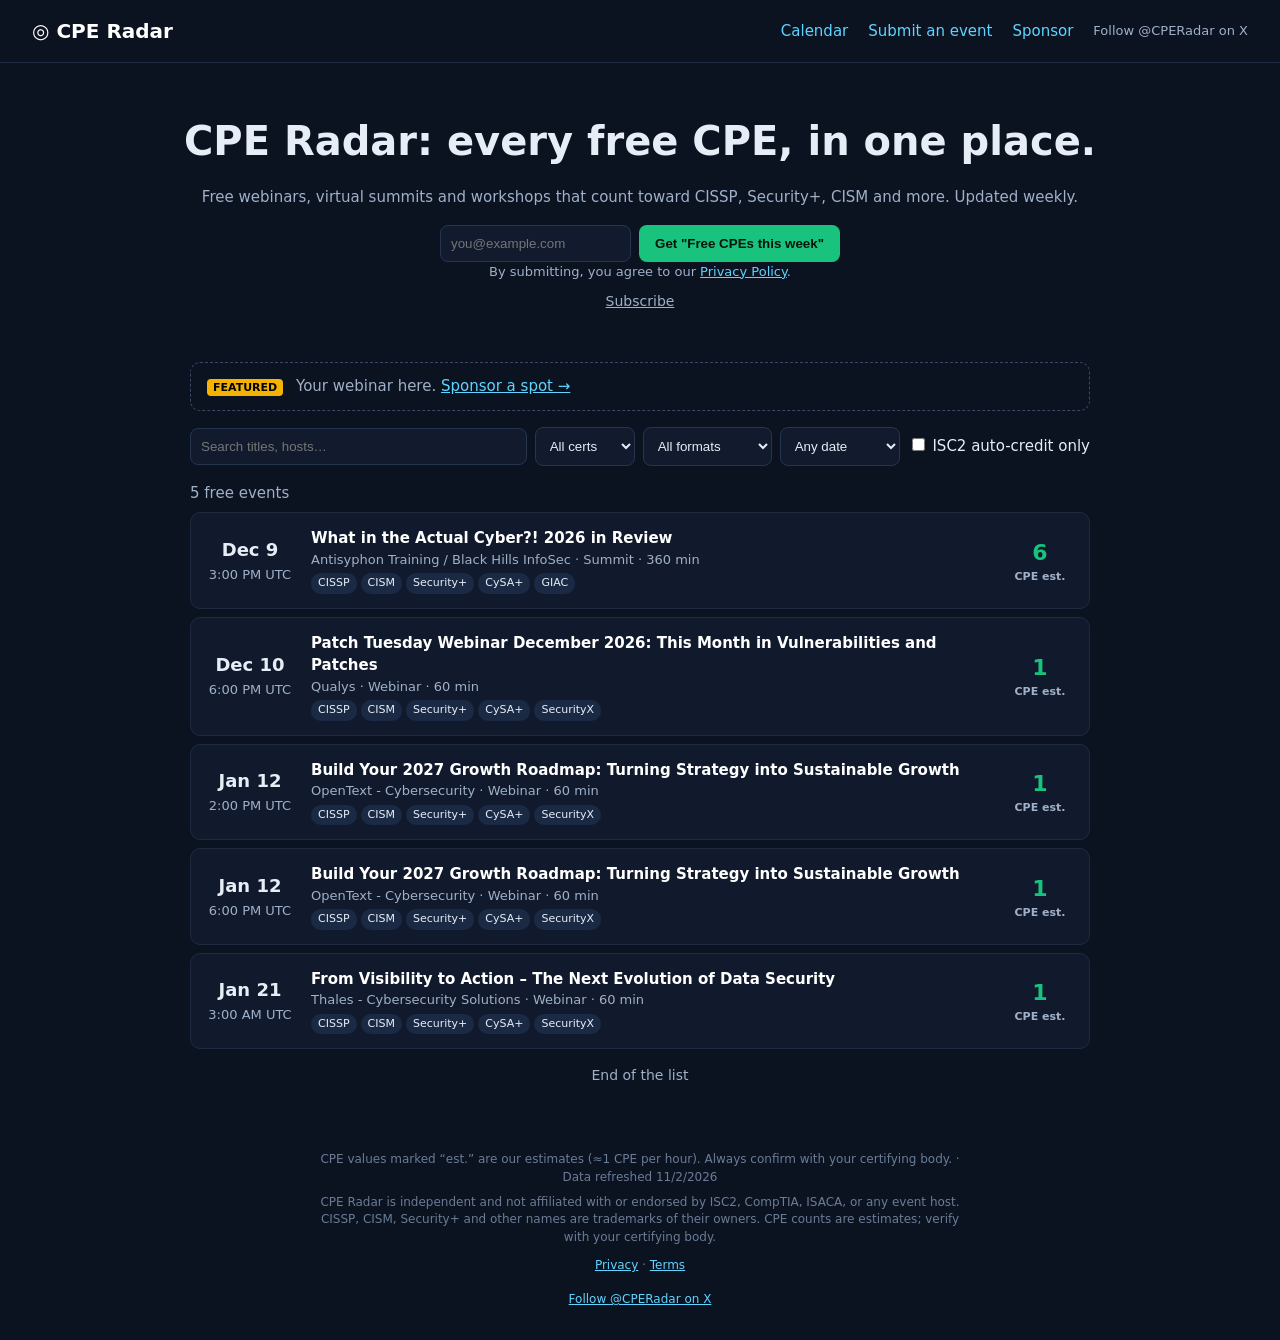
==== commit ca9aae0b: "Send form submissions to the private inbox and publish legal pages. Issues now go to blacknet101/cpe" ====
--- a/site/index.html
+++ b/site/index.html
@@ -7,7 +7,7 @@
 <meta property="og:image:width" content="1200"><meta property="og:image:height" content="630">
 <meta name="twitter:card" content="summary_large_image"><meta name="twitter:site" content="@CPERadar"><meta name="twitter:creator" content="@CPERadar"><meta name="twitter:title" content="CPE Radar: Free CPE Webinars &amp; Events for CISSP, Security+, CISM">
 <meta name="twitter:description" content="CPE Radar is a free calendar of CPE webinars, virtual summits and workshops for CISSP, Security+, CISM and more, plus a weekly free-CPE newsletter. Updated weekly."><meta name="twitter:image" content="https://cperadar.com/og.png">
-<script type="application/ld+json">{"@context": "https://schema.org", "@graph": [{"@type": "Organization", "@id": "https://cperadar.com/#org", "name": "CPE Radar", "url": "https://cperadar.com/", "logo": "https://cperadar.com/og.png"}, {"@type": "WebSite", "@id": "https://cperadar.com/#website", "name": "CPE Radar", "alternateName": ["CPERadar", "cperadar.com"], "url": "https://cperadar.com/", "publisher": {"@id": "https://cperadar.com/#org"}}, {"@type": "ItemList", "name": "Upcoming free CPE events", "itemListElement": [{"@type": "ListItem", "position": 1, "item": {"@type": "Event", "name": "Beyond Users and Workloads: The Agentic Shift in Cloud-Native Zero Trust", "startDate": "2026-10-27T15:00:00+00:00", "endDate": "2026-10-27T16:00:00+00:00", "eventAttendanceMode": "https://schema.org/OnlineEventAttendanceMode", "eventStatus": "https://schema.org/EventScheduled", "location": {"@type": "VirtualLocation", "url": "https://www.brighttalk.com/webcast/288/676467"}, "url": "https://www.brighttalk.com/webcast/288/676467", "organizer": {"@type": "Organization", "name": "ISC2"}, "isAccessibleForFree": true, "offers": {"@type": "Offer", "price": 0, "priceCurrency": "USD", "availability": "https://schema.org/InStock", "url": "https://www.brighttalk.com/webcast/288/676467"}, "description": "Free Webinar worth ~1.0 CPE for CISSP, CCSP, SSCP."}}, {"@type": "ListItem", "position": 2, "item": {"@type": "Event", "name": "Behind the Tabletop: What a Hospital Ransomware Exercise Can Teach Us About SOC Readiness", "startDate": "2026-10-27T18:00:00+00:00", "endDate": "2026-10-27T19:00:00+00:00", "eventAttendanceMode": "https://schema.org/OnlineEventAttendanceMode", "eventStatus": "https://schema.org/EventScheduled", "location": {"@type": "VirtualLocation", "url": "https://www.brighttalk.com/webcast/17216/676643"}, "url": "https://www.brighttalk.com/webcast/17216/676643", "organizer": {"@type": "Organization", "name": "WiCyS - Women in CyberSecurity"}, "isAccessibleForFree": true, "offers": {"@type": "Offer", "price": 0, "priceCurrency": "USD", "availability": "https://schema.org/InStock", "url": "https://www.brighttalk.com/webcast/17216/676643"}, "description": "Free Webinar worth ~1.0 CPE for CISSP, CISM, Security+, CySA+, CASP+."}}, {"@type": "ListItem", "position": 3, "item": {"@type": "Event", "name": "Securing MCP Servers from Agentic AI Attacks", "startDate": "2026-10-28T08:00:00+00:00", "endDate": "2026-10-28T09:00:00+00:00", "eventAttendanceMode": "https://schema.org/OnlineEventAttendanceMode", "eventStatus": "https://schema.org/EventScheduled", "location": {"@type": "VirtualLocation", "url": "https://www.brighttalk.com/webcast/288/676478"}, "url": "https://www.brighttalk.com/webcast/288/676478", "organizer": {"@type": "Organization", "name": "ISC2"}, "isAccessibleForFree": true, "offers": {"@type": "Offer", "price": 0, "priceCurrency": "USD", "availability": "https://schema.org/InStock", "url": "https://www.brighttalk.com/webcast/288/676478"}, "description": "Free Webinar worth ~1.0 CPE for CISSP, CCSP, SSCP."}}, {"@type": "ListItem", "position": 4, "item": {"@type": "Event", "name": "Fewer Tickets, Faster Fixes: Maximizing ROI on TruRisk Eliminate", "startDate": "2026-10-28T16:00:00+00:00", "endDate": "2026-10-28T17:00:00+00:00", "eventAttendanceMode": "https://schema.org/OnlineEventAttendanceMode", "eventStatus": "https://schema.org/EventScheduled", "location": {"@type": "VirtualLocation", "url": "https://www.brighttalk.com/webcast/11673/674417"}, "url": "https://www.brighttalk.com/webcast/11673/674417", "organizer": {"@type": "Organization", "name": "Qualys"}, "isAccessibleForFree": true, "offers": {"@type": "Offer", "price": 0, "priceCurrency": "USD", "availability": "https://schema.org/InStock", "url": "https://www.brighttalk.com/webcast/11673/674417"}, "description": "Free Webinar worth ~1.0 CPE for CISSP, CISM, Security+, CySA+, CASP+."}}, {"@type": "ListItem", "position": 5, "item": {"@type": "Event", "name": "Preparing for the November 24, 2026 Scoring Recalibration: An Open Forum", "startDate": "2026-10-28T16:00:00+00:00", "endDate": "2026-10-28T16:45:00+00:00", "eventAttendanceMode": "https://schema.org/OnlineEventAttendanceMode", "eventStatus": "https://schema.org/EventScheduled", "location": {"@type": "VirtualLocation", "url": "https://www.brighttalk.com/webcast/19566/676492"}, "url": "https://www.brighttalk.com/webcast/19566/676492", "organizer": {"@type": "Organization", "name": "SecurityScorecard"}, "isAccessibleForFree": true, "offers": {"@type": "Offer", "price": 0, "priceCurrency": "USD", "availability": "https://schema.org/InStock", "url": "https://www.brighttalk.com/webcast/19566/676492"}, "description": "Free Webinar worth ~1.0 CPE for CISSP, CISM, Security+, CySA+, CASP+."}}, {"@type": "ListItem", "position": 6, "item": {"@type": "Event", "name": "Anti-Cast: Using AI as Your Personal Research Assistant with Ashley Knowles", "startDate": "2026-10-28T16:00:00+00:00", "endDate": "2026-10-28T17:00:00+00:00", "eventAttendanceMode": "https://schema.org/OnlineEventAttendanceMode", "eventStatus": "https://schema.org/EventScheduled", "location": {"@type": "VirtualLocation", "url": "https://www.antisyphontraining.com/event/anti-cast-using-ai-as-your-personal-research-assistant-with-ashley-knowles/"}, "url": "https://www.antisyphontraining.com/event/anti-cast-using-ai-as-your-personal-research-assistant-with-ashley-knowles/", "organizer": {"@type": "Organization", "name": "Antisyphon Training / Black Hills InfoSec"}, "isAccessibleForFree": true, "offers": {"@type": "Offer", "price": 0, "priceCurrency": "USD", "availability": "https://schema.org/InStock", "url": "https://www.antisyphontraining.com/event/anti-cast-using-ai-as-your-personal-research-assistant-with-ashley-knowles/"}, "description": "Free Webinar worth ~1.0 CPE for CISSP, CISM, Security+, CySA+, GIAC."}}, {"@type": "ListItem", "position": 7, "item": {"@type": "Event", "name": "OpenText and SoftChoice Present: The Nightmare Before Recovery, When Ransomware Comes for You", "startDate": "2026-10-28T17:00:00+00:00", "endDate": "2026-10-28T18:00:00+00:00", "eventAttendanceMode": "https://schema.org/OnlineEventAttendanceMode", "eventStatus": "https://schema.org/EventScheduled", "location": {"@type": "VirtualLocation", "url": "https://www.webroot.com/us/en/business/resources/webinars?commid=676568"}, "url": "https://www.webroot.com/us/en/business/resources/webinars?commid=676568", "organizer": {"@type": "Organization", "name": "OpenText - Cybersecurity"}, "isAccessibleForFree": true, "offers": {"@type": "Offer", "price": 0, "priceCurrency": "USD", "availability": "https://schema.org/InStock", "url": "https://www.webroot.com/us/en/business/resources/webinars?commid=676568"}, "description": "Free Webinar worth ~1.0 CPE for CISSP, CISM, Security+, CySA+, CASP+."}}, {"@type": "ListItem", "position": 8, "item": {"@type": "Event", "name": "Breaking the Glass Firewall: The Unwritten Lessons of Becoming a CISO", "startDate": "2026-10-28T18:30:00+00:00", "endDate": "2026-10-28T19:30:00+00:00", "eventAttendanceMode": "https://schema.org/OnlineEventAttendanceMode", "eventStatus": "https://schema.org/EventScheduled", "location": {"@type": "VirtualLocation", "url": "https://www.brighttalk.com/webcast/17216/676645"}, "url": "https://www.brighttalk.com/webcast/17216/676645", "organizer": {"@type": "Organization", "name": "WiCyS - Women in CyberSecurity"}, "isAccessibleForFree": true, "offers": {"@type": "Offer", "price": 0, "priceCurrency": "USD", "availability": "https://schema.org/InStock", "url": "https://www.brighttalk.com/webcast/17216/676645"}, "description": "Free Webinar worth ~1.0 CPE for CISSP, CISM, Security+, CySA+, CASP+."}}, {"@type": "ListItem", "position": 9, "item": {"@type": "Event", "name": "From Blind Spots to Full Visibility: Streamlining Protection with NDR", "startDate": "2026-10-29T14:00:00+00:00", "endDate": "2026-10-29T15:00:00+00:00", "eventAttendanceMode": "https://schema.org/OnlineEventAttendanceMode", "eventStatus": "https://schema.org/EventScheduled", "location": {"@type": "VirtualLocation", "url": "https://www.brighttalk.com/webcast/15591/676506"}, "url": "https://www.brighttalk.com/webcast/15591/676506", "organizer": {"@type": "Organization", "name": "Kaspersky webinars"}, "isAccessibleForFree": true, "offers": {"@type": "Offer", "price": 0, "priceCurrency": "USD", "availability": "https://schema.org/InStock", "url": "https://www.brighttalk.com/webcast/15591/676506"}, "description": "Free Webinar worth ~1.0 CPE for CISSP, CISM, Security+, CySA+, CASP+."}}, {"@type": "ListItem", "position": 10, "item": {"@type": "Event", "name": "Migration Nightmares & Disaster Recovery Horrors: Scary Stories from the Data Protection Crypt", "startDate": "2026-10-29T16:00:00+00:00", "endDate": "2026-10-29T17:00:00+00:00", "eventAttendanceMode": "https://schema.org/OnlineEventAttendanceMode", "eventStatus": "https://schema.org/EventScheduled", "location": {"@type": "VirtualLocation", "url": "https://www.webroot.com/us/en/business/resources/webinars?commid=676567"}, "url": "https://www.webroot.com/us/en/business/resources/webinars?commid=676567", "organizer": {"@type": "Organization", "name": "OpenText - Cybersecurity"}, "isAccessibleForFree": true, "offers": {"@type": "Offer", "price": 0, "priceCurrency": "USD", "availability": "https://schema.org/InStock", "url": "https://www.webroot.com/us/en/business/resources/webinars?commid=676567"}, "description": "Free Webinar worth ~1.0 CPE for CISSP, CISM, Security+, CySA+, CASP+."}}, {"@type": "ListItem", "position": 11, "item": {"@type": "Event", "name": "Beyond the CPU: Exposing AI Attacks in the GPU Stack", "startDate": "2026-11-03T11:00:00+00:00", "endDate": "2026-11-03T11:45:00+00:00", "eventAttendanceMode": "https://schema.org/OnlineEventAttendanceMode", "eventStatus": "https://schema.org/EventScheduled", "location": {"@type": "VirtualLocation", "url": "https://www.brighttalk.com/webcast/288/677957"}, "url": "https://www.brighttalk.com/webcast/288/677957", "organizer": {"@type": "Organization", "name": "ISC2"}, "isAccessibleForFree": true, "offers": {"@type": "Offer", "price": 0, "priceCurrency": "USD", "availability": "https://schema.org/InStock", "url": "https://www.brighttalk.com/webcast/288/677957"}, "description": "Free Webinar worth ~1.0 CPE for CISSP, CCSP, SSCP."}}, {"@type": "ListItem", "position": 12, "item": {"@type": "Event", "name": "Activate Market Momentum:  Positioning, Brand & Demand Generation", "startDate": "2026-11-03T14:00:00+00:00", "endDate": "2026-11-03T15:00:00+00:00", "eventAttendanceMode": "https://schema.org/OnlineEventAttendanceMode", "eventStatus": "https://schema.org/EventScheduled", "location": {"@type": "VirtualLocation", "url": "https://www.webroot.com/us/en/business/resources/webinars?commid=673462"}, "url": "https://www.webroot.com/us/en/business/resources/webinars?commid=673462", "organizer": {"@type": "Organization", "name": "OpenText - Cybersecurity"}, "isAccessibleForFree": true, "offers": {"@type": "Offer", "price": 0, "priceCurrency": "USD", "availability": "https://schema.org/InStock", "url": "https://www.webroot.com/us/en/business/resources/webinars?commid=673462"}, "description": "Free Webinar worth ~1.0 CPE for CISSP, CISM, Security+, CySA+, CASP+."}}, {"@type": "ListItem", "position": 13, "item": {"@type": "Event", "name": "Cyber Threat Intelligence and AI: Are We Ready?", "startDate": "2026-11-03T16:00:00+00:00", "endDate": "2026-11-03T17:00:00+00:00", "eventAttendanceMode": "https://schema.org/OnlineEventAttendanceMode", "eventStatus": "https://schema.org/EventScheduled", "location": {"@type": "VirtualLocation", "url": "https://www.brighttalk.com/webcast/288/676727"}, "url": "https://www.brighttalk.com/webcast/288/676727", "organizer": {"@type": "Organization", "name": "ISC2"}, "isAccessibleForFree": true, "offers": {"@type": "Offer", "price": 0, "priceCurrency": "USD", "availability": "https://schema.org/InStock", "url": "https://www.brighttalk.com/webcast/288/676727"}, "description": "Free Webinar worth ~1.0 CPE for CISSP, CCSP, SSCP."}}, {"@type": "ListItem", "position": 14, "item": {"@type": "Event", "name": "2026 Manufacturing Data Threat Report \u2013 with S&P Global, Oracle, and Thales", "startDate": "2026-11-03T16:00:00+00:00", "endDate": "2026-11-03T17:00:00+00:00", "eventAttendanceMode": "https://schema.org/OnlineEventAttendanceMode", "eventStatus": "https://schema.org/EventScheduled", "location": {"@type": "VirtualLocation", "url": "https://cpl.thalesgroup.com/resources/webinars?commid=674936"}, "url": "https://cpl.thalesgroup.com/resources/webinars?commid=674936", "organizer": {"@type": "Organization", "name": "Thales - Cybersecurity Solutions"}, "isAccessibleForFree": true, "offers": {"@type": "Offer", "price": 0, "priceCurrency": "USD", "availability": "https://schema.org/InStock", "url": "https://cpl.thalesgroup.com/resources/webinars?commid=674936"}, "description": "Free Webinar worth ~1.0 CPE for CISSP, CISM, Security+, CySA+, CASP+."}}, {"@type": "ListItem", "position": 15, "item": {"@type": "Event", "name": "Identity Is the New Perimeter: Defend Against the Authentication-First Attack", "startDate": "2026-11-03T18:00:00+00:00", "endDate": "2026-11-03T19:00:00+00:00", "eventAttendanceMode": "https://schema.org/OnlineEventAttendanceMode", "eventStatus": "https://schema.org/EventScheduled", "location": {"@type": "VirtualLocation", "url": "https://www.brighttalk.com/webcast/288/677227"}, "url": "https://www.brighttalk.com/webcast/288/677227", "organizer": {"@type": "Organization", "name": "ISC2"}, "isAccessibleForFree": true, "offers": {"@type": "Offer", "price": 0, "priceCurrency": "USD", "availability": "https://schema.org/InStock", "url": "https://www.brighttalk.com/webcast/288/677227"}, "description": "Free Webinar worth ~1.0 CPE for CISSP, CCSP, SSCP."}}, {"@type": "ListItem", "position": 16, "item": {"@type": "Event", "name": "Activate Market Momentum:  Positioning, Brand & Demand Generation", "startDate": "2026-11-03T18:00:00+00:00", "endDate": "2026-11-03T19:00:00+00:00", "eventAttendanceMode": "https://schema.org/OnlineEventAttendanceMode", "eventStatus": "https://schema.org/EventScheduled", "location": {"@type": "VirtualLocation", "url": "https://www.webroot.com/us/en/business/resources/webinars?commid=673464"}, "url": "https://www.webroot.com/us/en/business/resources/webinars?commid=673464", "organizer": {"@type": "Organization", "name": "OpenText - Cybersecurity"}, "isAccessibleForFree": true, "offers": {"@type": "Offer", "price": 0, "priceCurrency": "USD", "availability": "https://schema.org/InStock", "url": "https://www.webroot.com/us/en/business/resources/webinars?commid=673464"}, "description": "Free Webinar worth ~1.0 CPE for CISSP, CISM, Security+, CySA+, CASP+."}}, {"@type": "ListItem", "position": 17, "item": {"@type": "Event", "name": "Security as a Business Enabler", "startDate": "2026-11-03T19:00:00+00:00", "endDate": "2026-11-03T20:00:00+00:00", "eventAttendanceMode": "https://schema.org/OnlineEventAttendanceMode", "eventStatus": "https://schema.org/EventScheduled", "location": {"@type": "VirtualLocation", "url": "https://www.brighttalk.com/webcast/17216/677234"}, "url": "https://www.brighttalk.com/webcast/17216/677234", "organizer": {"@type": "Organization", "name": "WiCyS - Women in CyberSecurity"}, "isAccessibleForFree": true, "offers": {"@type": "Offer", "price": 0, "priceCurrency": "USD", "availability": "https://schema.org/InStock", "url": "https://www.brighttalk.com/webcast/17216/677234"}, "description": "Free Webinar worth ~1.0 CPE for CISSP, CISM, Security+, CySA+, CASP+."}}, {"@type": "ListItem", "position": 18, "item": {"@type": "Event", "name": "Open Source + AI: Where Attackers Move Next in 2027", "startDate": "2026-11-03T22:00:00+00:00", "endDate": "2026-11-03T23:00:00+00:00", "eventAttendanceMode": "https://schema.org/OnlineEventAttendanceMode", "eventStatus": "https://schema.org/EventScheduled", "location": {"@type": "VirtualLocation", "url": "https://www.brighttalk.com/webcast/288/676728"}, "url": "https://www.brighttalk.com/webcast/288/676728", "organizer": {"@type": "Organization", "name": "ISC2"}, "isAccessibleForFree": true, "offers": {"@type": "Offer", "price": 0, "priceCurrency": "USD", "availability": "https://schema.org/InStock", "url": "https://www.brighttalk.com/webcast/288/676728"}, "description": "Free Webinar worth ~1.0 CPE for CISSP, CCSP, SSCP."}}, {"@type": "ListItem", "position": 19, "item": {"@type": "Event", "name": "Preparing for the 2027 Threatscape: A New Strategy for Operational Resilience", "startDate": "2026-11-04T16:00:00+00:00", "endDate": "2026-11-04T17:00:00+00:00", "eventAttendanceMode": "https://schema.org/OnlineEventAttendanceMode", "eventStatus": "https://schema.org/EventScheduled", "location": {"@type": "VirtualLocation", "url": "https://www.brighttalk.com/webcast/288/677918"}, "url": "https://www.brighttalk.com/webcast/288/677918", "organizer": {"@type": "Organization", "name": "ISC2"}, "isAccessibleForFree": true, "offers": {"@type": "Offer", "price": 0, "priceCurrency": "USD", "availability": "https://schema.org/InStock", "url": "https://www.brighttalk.com/webcast/288/677918"}, "description": "Free Webinar worth ~1.0 CPE for CISSP, CCSP, SSCP."}}, {"@type": "ListItem", "position": 20, "item": {"@type": "Event", "name": "From Backlog to Confidence: Autonomous RemOps Your Business Can Trust", "startDate": "2026-11-04T17:00:00+00:00", "endDate": "2026-11-04T18:00:00+00:00", "eventAttendanceMode": "https://schema.org/OnlineEventAttendanceMode", "eventStatus": "https://schema.org/EventScheduled", "location": {"@type": "VirtualLocation", "url": "https://www.brighttalk.com/webcast/11673/677337"}, "url": "https://www.brighttalk.com/webcast/11673/677337", "organizer": {"@type": "Organization", "name": "Qualys"}, "isAccessibleForFree": true, "offers": {"@type": "Offer", "price": 0, "priceCurrency": "USD", "availability": "https://schema.org/InStock", "url": "https://www.brighttalk.com/webcast/11673/677337"}, "description": "Free Webinar worth ~1.0 CPE for CISSP, CISM, Security+, CySA+, CASP+."}}, {"@type": "ListItem", "position": 21, "item": {"@type": "Event", "name": "Anti-Cast: Cover Your SaaS with Shane Hartman", "startDate": "2026-11-04T17:00:00+00:00", "endDate": "2026-11-04T18:00:00+00:00", "eventAttendanceMode": "https://schema.org/OnlineEventAttendanceMode", "eventStatus": "https://schema.org/EventScheduled", "location": {"@type": "VirtualLocation", "url": "https://www.antisyphontraining.com/event/anti-cast-cover-your-saas-with-shane-hartman/"}, "url": "https://www.antisyphontraining.com/event/anti-cast-cover-your-saas-with-shane-hartman/", "organizer": {"@type": "Organization", "name": "Antisyphon Training / Black Hills InfoSec"}, "isAccessibleForFree": true, "offers": {"@type": "Offer", "price": 0, "priceCurrency": "USD", "availability": "https://schema.org/InStock", "url": "https://www.antisyphontraining.com/event/anti-cast-cover-your-saas-with-shane-hartman/"}, "description": "Free Webinar worth ~1.0 CPE for CISSP, CISM, Security+, CySA+, GIAC."}}, {"@type": "ListItem", "position": 22, "item": {"@type": "Event", "name": "The Agentic Supply Chain: When AI Attacks, Defends, and Decides", "startDate": "2026-11-04T18:00:00+00:00", "endDate": "2026-11-04T19:00:00+00:00", "eventAttendanceMode": "https://schema.org/OnlineEventAttendanceMode", "eventStatus": "https://schema.org/EventScheduled", "location": {"@type": "VirtualLocation", "url": "https://www.brighttalk.com/webcast/288/677288"}, "url": "https://www.brighttalk.com/webcast/288/677288", "organizer": {"@type": "Organization", "name": "ISC2"}, "isAccessibleForFree": true, "offers": {"@type": "Offer", "price": 0, "priceCurrency": "USD", "availability": "https://schema.org/InStock", "url": "https://www.brighttalk.com/webcast/288/677288"}, "description": "Free Webinar worth ~1.0 CPE for CISSP, CCSP, SSCP."}}, {"@type": "ListItem", "position": 23, "item": {"@type": "Event", "name": "CPE | Beyond Continuous Compliance: Getting Ready to Detect, Recalculate, and Adapt", "startDate": "2026-11-04T18:00:00+00:00", "endDate": "2026-11-04T19:15:00+00:00", "eventAttendanceMode": "https://schema.org/OnlineEventAttendanceMode", "eventStatus": "https://schema.org/EventScheduled", "location": {"@type": "VirtualLocation", "url": "https://www.brighttalk.com/webcast/5586/676383"}, "url": "https://www.brighttalk.com/webcast/5586/676383", "organizer": {"@type": "Organization", "name": "Executive IT Forums"}, "isAccessibleForFree": true, "offers": {"@type": "Offer", "price": 0, "priceCurrency": "USD", "availability": "https://schema.org/InStock", "url": "https://www.brighttalk.com/webcast/5586/676383"}, "description": "Free Webinar worth ~1.5 CPE for CISSP, CISM, Security+, CySA+, CASP+."}}, {"@type": "ListItem", "position": 24, "item": {"@type": "Event", "name": "Weakest Link: How Security Gaps and Bad AI Hygiene Can Kill a Business", "startDate": "2026-11-04T22:00:00+00:00", "endDate": "2026-11-04T23:00:00+00:00", "eventAttendanceMode": "https://schema.org/OnlineEventAttendanceMode", "eventStatus": "https://schema.org/EventScheduled", "location": {"@type": "VirtualLocation", "url": "https://www.brighttalk.com/webcast/288/678028"}, "url": "https://www.brighttalk.com/webcast/288/678028", "organizer": {"@type": "Organization", "name": "ISC2"}, "isAccessibleForFree": true, "offers": {"@type": "Offer", "price": 0, "priceCurrency": "USD", "availability": "https://schema.org/InStock", "url": "https://www.brighttalk.com/webcast/288/678028"}, "description": "Free Webinar worth ~1.0 CPE for CISSP, CCSP, SSCP."}}, {"@type": "ListItem", "position": 25, "item": {"@type": "Event", "name": "Awareness Alone Fails: Transform Security Habits Across SaaS Environments", "startDate": "2026-11-05T16:00:00+00:00", "endDate": "2026-11-05T17:00:00+00:00", "eventAttendanceMode": "https://schema.org/OnlineEventAttendanceMode", "eventStatus": "https://schema.org/EventScheduled", "location": {"@type": "VirtualLocation", "url": "https://www.brighttalk.com/webcast/288/677925"}, "url": "https://www.brighttalk.com/webcast/288/677925", "organizer": {"@type": "Organization", "name": "ISC2"}, "isAccessibleForFree": true, "offers": {"@type": "Offer", "price": 0, "priceCurrency": "USD", "availability": "https://schema.org/InStock", "url": "https://www.brighttalk.com/webcast/288/677925"}, "description": "Free Webinar worth ~1.0 CPE for CISSP, CCSP, SSCP."}}, {"@type": "ListItem", "position": 26, "item": {"@type": "Event", "name": "IAM:UNPACKED | Authorization Sprawl: Is Your Access Model Keeping Up with the Business?", "startDate": "2026-11-05T17:00:00+00:00", "endDate": "2026-11-05T17:30:00+00:00", "eventAttendanceMode": "https://schema.org/OnlineEventAttendanceMode", "eventStatus": "https://schema.org/EventScheduled", "location": {"@type": "VirtualLocation", "url": "https://cpl.thalesgroup.com/resources/webinars?commid=676181"}, "url": "https://cpl.thalesgroup.com/resources/webinars?commid=676181", "organizer": {"@type": "Organization", "name": "Thales - Cybersecurity Solutions"}, "isAccessibleForFree": true, "offers": {"@type": "Offer", "price": 0, "priceCurrency": "USD", "availability": "https://schema.org/InStock", "url": "https://cpl.thalesgroup.com/resources/webinars?commid=676181"}, "description": "Free Webinar worth ~0.5 CPE for CISSP, CISM, Security+, CySA+, CASP+."}}, {"@type": "ListItem", "position": 27, "item": {"@type": "Event", "name": "How AWS Continuum and Amazon Inspector Cover the Full Vulnerability Spectrum", "startDate": "2026-11-05T19:00:00+00:00", "endDate": "2026-11-05T20:00:00+00:00", "eventAttendanceMode": "https://schema.org/OnlineEventAttendanceMode", "eventStatus": "https://schema.org/EventScheduled", "location": {"@type": "VirtualLocation", "url": "https://www.brighttalk.com/webcast/17216/677762"}, "url": "https://www.brighttalk.com/webcast/17216/677762", "organizer": {"@type": "Organization", "name": "WiCyS - Women in CyberSecurity"}, "isAccessibleForFree": true, "offers": {"@type": "Offer", "price": 0, "priceCurrency": "USD", "availability": "https://schema.org/InStock", "url": "https://www.brighttalk.com/webcast/17216/677762"}, "description": "Free Webinar worth ~1.0 CPE for CISSP, CISM, Security+, CySA+, CASP+."}}, {"@type": "ListItem", "position": 28, "item": {"@type": "Event", "name": "There's No Cybersecurity Mindset: Why Diverse Thinking Strengthens Security", "startDate": "2026-11-05T22:00:00+00:00", "endDate": "2026-11-05T23:00:00+00:00", "eventAttendanceMode": "https://schema.org/OnlineEventAttendanceMode", "eventStatus": "https://schema.org/EventScheduled", "location": {"@type": "VirtualLocation", "url": "https://www.brighttalk.com/webcast/288/677292"}, "url": "https://www.brighttalk.com/webcast/288/677292", "organizer": {"@type": "Organization", "name": "ISC2"}, "isAccessibleForFree": true, "offers": {"@type": "Offer", "price": 0, "priceCurrency": "USD", "availability": "https://schema.org/InStock", "url": "https://www.brighttalk.com/webcast/288/677292"}, "description": "Free Webinar worth ~1.0 CPE for CISSP, CCSP, SSCP."}}, {"@type": "ListItem", "position": 29, "item": {"@type": "Event", "name": "The Governed Hybrid Workforce: Policy and Controls for Human and AI Agents", "startDate": "2026-11-05T23:00:00+00:00", "endDate": "2026-11-06T00:00:00+00:00", "eventAttendanceMode": "https://schema.org/OnlineEventAttendanceMode", "eventStatus": "https://schema.org/EventScheduled", "location": {"@type": "VirtualLocation", "url": "https://www.brighttalk.com/webcast/288/676729"}, "url": "https://www.brighttalk.com/webcast/288/676729", "organizer": {"@type": "Organization", "name": "ISC2"}, "isAccessibleForFree": true, "offers": {"@type": "Offer", "price": 0, "priceCurrency": "USD", "availability": "https://schema.org/InStock", "url": "https://www.brighttalk.com/webcast/288/676729"}, "description": "Free Webinar worth ~1.0 CPE for CISSP, CCSP, SSCP."}}, {"@type": "ListItem", "position": 30, "item": {"@type": "Event", "name": "How Predictive AI Is Rewriting the Attacker Timeline", "startDate": "2026-11-09T10:30:00-05:00", "endDate": "2026-11-09T11:30:00-05:00", "eventAttendanceMode": "https://schema.org/OnlineEventAttendanceMode", "eventStatus": "https://schema.org/EventScheduled", "location": {"@type": "VirtualLocation", "url": "https://www.sans.org/webcasts/how-predictive-ai-rewriting-attacker-timeline"}, "url": "https://www.sans.org/webcasts/how-predictive-ai-rewriting-attacker-timeline", "organizer": {"@type": "Organization", "name": "SANS Institute"}, "isAccessibleForFree": true, "offers": {"@type": "Offer", "price": 0, "priceCurrency": "USD", "availability": "https://schema.org/InStock", "url": "https://www.sans.org/webcasts/how-predictive-ai-rewriting-attacker-timeline"}, "description": "Free Webinar worth ~1 CPE for CISSP, CISM, Security+, CySA+, GIAC."}}]}]}</script><!--/seo-->
+<script type="application/ld+json">{"@context": "https://schema.org", "@graph": [{"@type": "Organization", "@id": "https://cperadar.com/#org", "name": "CPE Radar", "url": "https://cperadar.com/", "logo": "https://cperadar.com/og.png"}, {"@type": "WebSite", "@id": "https://cperadar.com/#website", "name": "CPE Radar", "alternateName": ["CPERadar", "cperadar.com"], "url": "https://cperadar.com/", "publisher": {"@id": "https://cperadar.com/#org"}}, {"@type": "ItemList", "name": "Upcoming free CPE events", "itemListElement": [{"@type": "ListItem", "position": 1, "item": {"@type": "Event", "name": "Beyond the CPU: Exposing AI Attacks in the GPU Stack", "startDate": "2026-11-03T11:00:00+00:00", "endDate": "2026-11-03T11:45:00+00:00", "eventAttendanceMode": "https://schema.org/OnlineEventAttendanceMode", "eventStatus": "https://schema.org/EventScheduled", "location": {"@type": "VirtualLocation", "url": "https://www.brighttalk.com/webcast/288/677957"}, "url": "https://www.brighttalk.com/webcast/288/677957", "organizer": {"@type": "Organization", "name": "ISC2"}, "isAccessibleForFree": true, "offers": {"@type": "Offer", "price": 0, "priceCurrency": "USD", "availability": "https://schema.org/InStock", "url": "https://www.brighttalk.com/webcast/288/677957"}, "description": "Free Webinar may qualify for ~1 CPE (est.) toward CISSP, CCSP, SSCP."}}, {"@type": "ListItem", "position": 2, "item": {"@type": "Event", "name": "Activate Market Momentum:  Positioning, Brand & Demand Generation", "startDate": "2026-11-03T14:00:00+00:00", "endDate": "2026-11-03T15:00:00+00:00", "eventAttendanceMode": "https://schema.org/OnlineEventAttendanceMode", "eventStatus": "https://schema.org/EventScheduled", "location": {"@type": "VirtualLocation", "url": "https://www.webroot.com/us/en/business/resources/webinars?commid=673462"}, "url": "https://www.webroot.com/us/en/business/resources/webinars?commid=673462", "organizer": {"@type": "Organization", "name": "OpenText - Cybersecurity"}, "isAccessibleForFree": true, "offers": {"@type": "Offer", "price": 0, "priceCurrency": "USD", "availability": "https://schema.org/InStock", "url": "https://www.webroot.com/us/en/business/resources/webinars?commid=673462"}, "description": "Free Webinar may qualify for ~1 CPE (est.) toward CISSP, CISM, Security+, CySA+, SecurityX."}}, {"@type": "ListItem", "position": 3, "item": {"@type": "Event", "name": "Cyber Threat Intelligence and AI: Are We Ready?", "startDate": "2026-11-03T16:00:00+00:00", "endDate": "2026-11-03T17:00:00+00:00", "eventAttendanceMode": "https://schema.org/OnlineEventAttendanceMode", "eventStatus": "https://schema.org/EventScheduled", "location": {"@type": "VirtualLocation", "url": "https://www.brighttalk.com/webcast/288/676727"}, "url": "https://www.brighttalk.com/webcast/288/676727", "organizer": {"@type": "Organization", "name": "ISC2"}, "isAccessibleForFree": true, "offers": {"@type": "Offer", "price": 0, "priceCurrency": "USD", "availability": "https://schema.org/InStock", "url": "https://www.brighttalk.com/webcast/288/676727"}, "description": "Free Webinar may qualify for ~1 CPE (est.) toward CISSP, CCSP, SSCP."}}, {"@type": "ListItem", "position": 4, "item": {"@type": "Event", "name": "2026 Manufacturing Data Threat Report \u2013 with S&P Global, Oracle, and Thales", "startDate": "2026-11-03T16:00:00+00:00", "endDate": "2026-11-03T17:00:00+00:00", "eventAttendanceMode": "https://schema.org/OnlineEventAttendanceMode", "eventStatus": "https://schema.org/EventScheduled", "location": {"@type": "VirtualLocation", "url": "https://cpl.thalesgroup.com/resources/webinars?commid=674936"}, "url": "https://cpl.thalesgroup.com/resources/webinars?commid=674936", "organizer": {"@type": "Organization", "name": "Thales - Cybersecurity Solutions"}, "isAccessibleForFree": true, "offers": {"@type": "Offer", "price": 0, "priceCurrency": "USD", "availability": "https://schema.org/InStock", "url": "https://cpl.thalesgroup.com/resources/webinars?commid=674936"}, "description": "Free Webinar may qualify for ~1 CPE (est.) toward CISSP, CISM, Security+, CySA+, SecurityX."}}, {"@type": "ListItem", "position": 5, "item": {"@type": "Event", "name": "Identity Is the New Perimeter: Defend Against the Authentication-First Attack", "startDate": "2026-11-03T18:00:00+00:00", "endDate": "2026-11-03T19:00:00+00:00", "eventAttendanceMode": "https://schema.org/OnlineEventAttendanceMode", "eventStatus": "https://schema.org/EventScheduled", "location": {"@type": "VirtualLocation", "url": "https://www.brighttalk.com/webcast/288/677227"}, "url": "https://www.brighttalk.com/webcast/288/677227", "organizer": {"@type": "Organization", "name": "ISC2"}, "isAccessibleForFree": true, "offers": {"@type": "Offer", "price": 0, "priceCurrency": "USD", "availability": "https://schema.org/InStock", "url": "https://www.brighttalk.com/webcast/288/677227"}, "description": "Free Webinar may qualify for ~1 CPE (est.) toward CISSP, CCSP, SSCP."}}, {"@type": "ListItem", "position": 6, "item": {"@type": "Event", "name": "Activate Market Momentum:  Positioning, Brand & Demand Generation", "startDate": "2026-11-03T18:00:00+00:00", "endDate": "2026-11-03T19:00:00+00:00", "eventAttendanceMode": "https://schema.org/OnlineEventAttendanceMode", "eventStatus": "https://schema.org/EventScheduled", "location": {"@type": "VirtualLocation", "url": "https://www.webroot.com/us/en/business/resources/webinars?commid=673464"}, "url": "https://www.webroot.com/us/en/business/resources/webinars?commid=673464", "organizer": {"@type": "Organization", "name": "OpenText - Cybersecurity"}, "isAccessibleForFree": true, "offers": {"@type": "Offer", "price": 0, "priceCurrency": "USD", "availability": "https://schema.org/InStock", "url": "https://www.webroot.com/us/en/business/resources/webinars?commid=673464"}, "description": "Free Webinar may qualify for ~1 CPE (est.) toward CISSP, CISM, Security+, CySA+, SecurityX."}}, {"@type": "ListItem", "position": 7, "item": {"@type": "Event", "name": "Security as a Business Enabler", "startDate": "2026-11-03T19:00:00+00:00", "endDate": "2026-11-03T20:00:00+00:00", "eventAttendanceMode": "https://schema.org/OnlineEventAttendanceMode", "eventStatus": "https://schema.org/EventScheduled", "location": {"@type": "VirtualLocation", "url": "https://www.brighttalk.com/webcast/17216/677234"}, "url": "https://www.brighttalk.com/webcast/17216/677234", "organizer": {"@type": "Organization", "name": "WiCyS - Women in CyberSecurity"}, "isAccessibleForFree": true, "offers": {"@type": "Offer", "price": 0, "priceCurrency": "USD", "availability": "https://schema.org/InStock", "url": "https://www.brighttalk.com/webcast/17216/677234"}, "description": "Free Webinar may qualify for ~1 CPE (est.) toward CISSP, CISM, Security+, CySA+, SecurityX."}}, {"@type": "ListItem", "position": 8, "item": {"@type": "Event", "name": "Open Source + AI: Where Attackers Move Next in 2027", "startDate": "2026-11-03T22:00:00+00:00", "endDate": "2026-11-03T23:00:00+00:00", "eventAttendanceMode": "https://schema.org/OnlineEventAttendanceMode", "eventStatus": "https://schema.org/EventScheduled", "location": {"@type": "VirtualLocation", "url": "https://www.brighttalk.com/webcast/288/676728"}, "url": "https://www.brighttalk.com/webcast/288/676728", "organizer": {"@type": "Organization", "name": "ISC2"}, "isAccessibleForFree": true, "offers": {"@type": "Offer", "price": 0, "priceCurrency": "USD", "availability": "https://schema.org/InStock", "url": "https://www.brighttalk.com/webcast/288/676728"}, "description": "Free Webinar may qualify for ~1 CPE (est.) toward CISSP, CCSP, SSCP."}}, {"@type": "ListItem", "position": 9, "item": {"@type": "Event", "name": "Preparing for the 2027 Threatscape: A New Strategy for Operational Resilience", "startDate": "2026-11-04T16:00:00+00:00", "endDate": "2026-11-04T17:00:00+00:00", "eventAttendanceMode": "https://schema.org/OnlineEventAttendanceMode", "eventStatus": "https://schema.org/EventScheduled", "location": {"@type": "VirtualLocation", "url": "https://www.brighttalk.com/webcast/288/677918"}, "url": "https://www.brighttalk.com/webcast/288/677918", "organizer": {"@type": "Organization", "name": "ISC2"}, "isAccessibleForFree": true, "offers": {"@type": "Offer", "price": 0, "priceCurrency": "USD", "availability": "https://schema.org/InStock", "url": "https://www.brighttalk.com/webcast/288/677918"}, "description": "Free Webinar may qualify for ~1 CPE (est.) toward CISSP, CCSP, SSCP."}}, {"@type": "ListItem", "position": 10, "item": {"@type": "Event", "name": "From Backlog to Confidence: Autonomous RemOps Your Business Can Trust", "startDate": "2026-11-04T17:00:00+00:00", "endDate": "2026-11-04T18:00:00+00:00", "eventAttendanceMode": "https://schema.org/OnlineEventAttendanceMode", "eventStatus": "https://schema.org/EventScheduled", "location": {"@type": "VirtualLocation", "url": "https://www.brighttalk.com/webcast/11673/677337"}, "url": "https://www.brighttalk.com/webcast/11673/677337", "organizer": {"@type": "Organization", "name": "Qualys"}, "isAccessibleForFree": true, "offers": {"@type": "Offer", "price": 0, "priceCurrency": "USD", "availability": "https://schema.org/InStock", "url": "https://www.brighttalk.com/webcast/11673/677337"}, "description": "Free Webinar may qualify for ~1 CPE (est.) toward CISSP, CISM, Security+, CySA+, SecurityX."}}, {"@type": "ListItem", "position": 11, "item": {"@type": "Event", "name": "Anti-Cast: Cover Your SaaS with Shane Hartman", "startDate": "2026-11-04T17:00:00+00:00", "endDate": "2026-11-04T18:00:00+00:00", "eventAttendanceMode": "https://schema.org/OnlineEventAttendanceMode", "eventStatus": "https://schema.org/EventScheduled", "location": {"@type": "VirtualLocation", "url": "https://www.antisyphontraining.com/event/anti-cast-cover-your-saas-with-shane-hartman/"}, "url": "https://www.antisyphontraining.com/event/anti-cast-cover-your-saas-with-shane-hartman/", "organizer": {"@type": "Organization", "name": "Antisyphon Training / Black Hills InfoSec"}, "isAccessibleForFree": true, "offers": {"@type": "Offer", "price": 0, "priceCurrency": "USD", "availability": "https://schema.org/InStock", "url": "https://www.antisyphontraining.com/event/anti-cast-cover-your-saas-with-shane-hartman/"}, "description": "Free Webinar may qualify for ~1 CPE (est.) toward CISSP, CISM, Security+, CySA+, GIAC."}}, {"@type": "ListItem", "position": 12, "item": {"@type": "Event", "name": "The Agentic Supply Chain: When AI Attacks, Defends, and Decides", "startDate": "2026-11-04T18:00:00+00:00", "endDate": "2026-11-04T19:00:00+00:00", "eventAttendanceMode": "https://schema.org/OnlineEventAttendanceMode", "eventStatus": "https://schema.org/EventScheduled", "location": {"@type": "VirtualLocation", "url": "https://www.brighttalk.com/webcast/288/677288"}, "url": "https://www.brighttalk.com/webcast/288/677288", "organizer": {"@type": "Organization", "name": "ISC2"}, "isAccessibleForFree": true, "offers": {"@type": "Offer", "price": 0, "priceCurrency": "USD", "availability": "https://schema.org/InStock", "url": "https://www.brighttalk.com/webcast/288/677288"}, "description": "Free Webinar may qualify for ~1 CPE (est.) toward CISSP, CCSP, SSCP."}}, {"@type": "ListItem", "position": 13, "item": {"@type": "Event", "name": "CPE | Beyond Continuous Compliance: Getting Ready to Detect, Recalculate, and Adapt", "startDate": "2026-11-04T18:00:00+00:00", "endDate": "2026-11-04T19:15:00+00:00", "eventAttendanceMode": "https://schema.org/OnlineEventAttendanceMode", "eventStatus": "https://schema.org/EventScheduled", "location": {"@type": "VirtualLocation", "url": "https://www.brighttalk.com/webcast/5586/676383"}, "url": "https://www.brighttalk.com/webcast/5586/676383", "organizer": {"@type": "Organization", "name": "Executive IT Forums"}, "isAccessibleForFree": true, "offers": {"@type": "Offer", "price": 0, "priceCurrency": "USD", "availability": "https://schema.org/InStock", "url": "https://www.brighttalk.com/webcast/5586/676383"}, "description": "Free Webinar may qualify for ~1.5 CPE (est.) toward CISSP, CISM, Security+, CySA+, SecurityX."}}, {"@type": "ListItem", "position": 14, "item": {"@type": "Event", "name": "Weakest Link: How Security Gaps and Bad AI Hygiene Can Kill a Business", "startDate": "2026-11-04T22:00:00+00:00", "endDate": "2026-11-04T23:00:00+00:00", "eventAttendanceMode": "https://schema.org/OnlineEventAttendanceMode", "eventStatus": "https://schema.org/EventScheduled", "location": {"@type": "VirtualLocation", "url": "https://www.brighttalk.com/webcast/288/678028"}, "url": "https://www.brighttalk.com/webcast/288/678028", "organizer": {"@type": "Organization", "name": "ISC2"}, "isAccessibleForFree": true, "offers": {"@type": "Offer", "price": 0, "priceCurrency": "USD", "availability": "https://schema.org/InStock", "url": "https://www.brighttalk.com/webcast/288/678028"}, "description": "Free Webinar may qualify for ~1 CPE (est.) toward CISSP, CCSP, SSCP."}}, {"@type": "ListItem", "position": 15, "item": {"@type": "Event", "name": "Defending Against PHP2Shell: Imperva Mitigation in Action", "startDate": "2026-11-05T05:00:00+00:00", "endDate": "2026-11-05T06:00:00+00:00", "eventAttendanceMode": "https://schema.org/OnlineEventAttendanceMode", "eventStatus": "https://schema.org/EventScheduled", "location": {"@type": "VirtualLocation", "url": "https://cpl.thalesgroup.com/resources/webinars?commid=678653"}, "url": "https://cpl.thalesgroup.com/resources/webinars?commid=678653", "organizer": {"@type": "Organization", "name": "Thales - Cybersecurity Solutions"}, "isAccessibleForFree": true, "offers": {"@type": "Offer", "price": 0, "priceCurrency": "USD", "availability": "https://schema.org/InStock", "url": "https://cpl.thalesgroup.com/resources/webinars?commid=678653"}, "description": "Free Webinar may qualify for ~1 CPE (est.) toward CISSP, CISM, Security+, CySA+, SecurityX."}}, {"@type": "ListItem", "position": 16, "item": {"@type": "Event", "name": "Awareness Alone Fails: Transform Security Habits Across SaaS Environments", "startDate": "2026-11-05T16:00:00+00:00", "endDate": "2026-11-05T17:00:00+00:00", "eventAttendanceMode": "https://schema.org/OnlineEventAttendanceMode", "eventStatus": "https://schema.org/EventScheduled", "location": {"@type": "VirtualLocation", "url": "https://www.brighttalk.com/webcast/288/677925"}, "url": "https://www.brighttalk.com/webcast/288/677925", "organizer": {"@type": "Organization", "name": "ISC2"}, "isAccessibleForFree": true, "offers": {"@type": "Offer", "price": 0, "priceCurrency": "USD", "availability": "https://schema.org/InStock", "url": "https://www.brighttalk.com/webcast/288/677925"}, "description": "Free Webinar may qualify for ~1 CPE (est.) toward CISSP, CCSP, SSCP."}}, {"@type": "ListItem", "position": 17, "item": {"@type": "Event", "name": "IAM:UNPACKED | Authorization Sprawl: Is Your Access Model Keeping Up with the Business?", "startDate": "2026-11-05T17:00:00+00:00", "endDate": "2026-11-05T17:30:00+00:00", "eventAttendanceMode": "https://schema.org/OnlineEventAttendanceMode", "eventStatus": "https://schema.org/EventScheduled", "location": {"@type": "VirtualLocation", "url": "https://cpl.thalesgroup.com/resources/webinars?commid=676181"}, "url": "https://cpl.thalesgroup.com/resources/webinars?commid=676181", "organizer": {"@type": "Organization", "name": "Thales - Cybersecurity Solutions"}, "isAccessibleForFree": true, "offers": {"@type": "Offer", "price": 0, "priceCurrency": "USD", "availability": "https://schema.org/InStock", "url": "https://cpl.thalesgroup.com/resources/webinars?commid=676181"}, "description": "Free Webinar may qualify for ~0.5 CPE (est.) toward CISSP, CISM, Security+, CySA+, SecurityX."}}, {"@type": "ListItem", "position": 18, "item": {"@type": "Event", "name": "How AWS Continuum and Amazon Inspector Cover the Full Vulnerability Spectrum", "startDate": "2026-11-05T19:00:00+00:00", "endDate": "2026-11-05T20:00:00+00:00", "eventAttendanceMode": "https://schema.org/OnlineEventAttendanceMode", "eventStatus": "https://schema.org/EventScheduled", "location": {"@type": "VirtualLocation", "url": "https://www.brighttalk.com/webcast/17216/677762"}, "url": "https://www.brighttalk.com/webcast/17216/677762", "organizer": {"@type": "Organization", "name": "WiCyS - Women in CyberSecurity"}, "isAccessibleForFree": true, "offers": {"@type": "Offer", "price": 0, "priceCurrency": "USD", "availability": "https://schema.org/InStock", "url": "https://www.brighttalk.com/webcast/17216/677762"}, "description": "Free Webinar may qualify for ~1 CPE (est.) toward CISSP, CISM, Security+, CySA+, SecurityX."}}, {"@type": "ListItem", "position": 19, "item": {"@type": "Event", "name": "There's No Cybersecurity Mindset: Why Diverse Thinking Strengthens Security", "startDate": "2026-11-05T22:00:00+00:00", "endDate": "2026-11-05T23:00:00+00:00", "eventAttendanceMode": "https://schema.org/OnlineEventAttendanceMode", "eventStatus": "https://schema.org/EventScheduled", "location": {"@type": "VirtualLocation", "url": "https://www.brighttalk.com/webcast/288/677292"}, "url": "https://www.brighttalk.com/webcast/288/677292", "organizer": {"@type": "Organization", "name": "ISC2"}, "isAccessibleForFree": true, "offers": {"@type": "Offer", "price": 0, "priceCurrency": "USD", "availability": "https://schema.org/InStock", "url": "https://www.brighttalk.com/webcast/288/677292"}, "description": "Free Webinar may qualify for ~1 CPE (est.) toward CISSP, CCSP, SSCP."}}, {"@type": "ListItem", "position": 20, "item": {"@type": "Event", "name": "The Governed Hybrid Workforce: Policy and Controls for Human and AI Agents", "startDate": "2026-11-05T23:00:00+00:00", "endDate": "2026-11-06T00:00:00+00:00", "eventAttendanceMode": "https://schema.org/OnlineEventAttendanceMode", "eventStatus": "https://schema.org/EventScheduled", "location": {"@type": "VirtualLocation", "url": "https://www.brighttalk.com/webcast/288/676729"}, "url": "https://www.brighttalk.com/webcast/288/676729", "organizer": {"@type": "Organization", "name": "ISC2"}, "isAccessibleForFree": true, "offers": {"@type": "Offer", "price": 0, "priceCurrency": "USD", "availability": "https://schema.org/InStock", "url": "https://www.brighttalk.com/webcast/288/676729"}, "description": "Free Webinar may qualify for ~1 CPE (est.) toward CISSP, CCSP, SSCP."}}, {"@type": "ListItem", "position": 21, "item": {"@type": "Event", "name": "How Predictive AI Is Rewriting the Attacker Timeline", "startDate": "2026-11-09T10:30:00-05:00", "endDate": "2026-11-09T11:30:00-05:00", "eventAttendanceMode": "https://schema.org/OnlineEventAttendanceMode", "eventStatus": "https://schema.org/EventScheduled", "location": {"@type": "VirtualLocation", "url": "https://www.sans.org/webcasts/how-predictive-ai-rewriting-attacker-timeline"}, "url": "https://www.sans.org/webcasts/how-predictive-ai-rewriting-attacker-timeline", "organizer": {"@type": "Organization", "name": "SANS Institute"}, "isAccessibleForFree": true, "offers": {"@type": "Offer", "price": 0, "priceCurrency": "USD", "availability": "https://schema.org/InStock", "url": "https://www.sans.org/webcasts/how-predictive-ai-rewriting-attacker-timeline"}, "description": "Free Webinar may qualify for ~1 CPE (est.) toward CISSP, CISM, Security+, CySA+, GIAC."}}, {"@type": "ListItem", "position": 22, "item": {"@type": "Event", "name": "Rethinking MFA for Education: Secure Access Without Mobile Phones", "startDate": "2026-11-10T10:00:00+00:00", "endDate": "2026-11-10T10:45:00+00:00", "eventAttendanceMode": "https://schema.org/OnlineEventAttendanceMode", "eventStatus": "https://schema.org/EventScheduled", "location": {"@type": "VirtualLocation", "url": "https://cpl.thalesgroup.com/resources/webinars?commid=677607"}, "url": "https://cpl.thalesgroup.com/resources/webinars?commid=677607", "organizer": {"@type": "Organization", "name": "Thales - Cybersecurity Solutions"}, "isAccessibleForFree": true, "offers": {"@type": "Offer", "price": 0, "priceCurrency": "USD", "availability": "https://schema.org/InStock", "url": "https://cpl.thalesgroup.com/resources/webinars?commid=677607"}, "description": "Free Webinar may qualify for ~1 CPE (est.) toward CISSP, CISM, Security+, CySA+, SecurityX."}}, {"@type": "ListItem", "position": 23, "item": {"@type": "Event", "name": "SANS 2026 State of ICS/OT Security Survey Insights: Industrial Cybersecurity at a Crossroads", "startDate": "2026-11-10T10:30:00-05:00", "endDate": "2026-11-10T13:30:00-05:00", "eventAttendanceMode": "https://schema.org/OnlineEventAttendanceMode", "eventStatus": "https://schema.org/EventScheduled", "location": {"@type": "VirtualLocation", "url": "https://www.sans.org/webcasts/2026-ics-ot-security-survey-insights-industrial-cybersecurity-crossroads"}, "url": "https://www.sans.org/webcasts/2026-ics-ot-security-survey-insights-industrial-cybersecurity-crossroads", "organizer": {"@type": "Organization", "name": "SANS Institute"}, "isAccessibleForFree": true, "offers": {"@type": "Offer", "price": 0, "priceCurrency": "USD", "availability": "https://schema.org/InStock", "url": "https://www.sans.org/webcasts/2026-ics-ot-security-survey-insights-industrial-cybersecurity-crossroads"}, "description": "Free Virtual Summit may qualify for ~3 CPE (est.) toward CISSP, CISM, Security+, CySA+, GIAC."}}, {"@type": "ListItem", "position": 24, "item": {"@type": "Event", "name": "The Human Factor in Cybersecurity: Turning Risk Into Resilience", "startDate": "2026-11-10T14:00:00+00:00", "endDate": "2026-11-10T15:00:00+00:00", "eventAttendanceMode": "https://schema.org/OnlineEventAttendanceMode", "eventStatus": "https://schema.org/EventScheduled", "location": {"@type": "VirtualLocation", "url": "https://www.brighttalk.com/webcast/15591/675896"}, "url": "https://www.brighttalk.com/webcast/15591/675896", "organizer": {"@type": "Organization", "name": "Kaspersky webinars"}, "isAccessibleForFree": true, "offers": {"@type": "Offer", "price": 0, "priceCurrency": "USD", "availability": "https://schema.org/InStock", "url": "https://www.brighttalk.com/webcast/15591/675896"}, "description": "Free Webinar may qualify for ~1 CPE (est.) toward CISSP, CISM, Security+, CySA+, SecurityX."}}, {"@type": "ListItem", "position": 25, "item": {"@type": "Event", "name": "Securing the Autonomous Frontier: Preventing Data Leakage and Unintended Actions in Agentic AI", "startDate": "2026-11-10T16:30:00+00:00", "endDate": "2026-11-10T17:30:00+00:00", "eventAttendanceMode": "https://schema.org/OnlineEventAttendanceMode", "eventStatus": "https://schema.org/EventScheduled", "location": {"@type": "VirtualLocation", "url": "https://cpl.thalesgroup.com/resources/webinars?commid=675708"}, "url": "https://cpl.thalesgroup.com/resources/webinars?commid=675708", "organizer": {"@type": "Organization", "name": "Thales - Cybersecurity Solutions"}, "isAccessibleForFree": true, "offers": {"@type": "Offer", "price": 0, "priceCurrency": "USD", "availability": "https://schema.org/InStock", "url": "https://cpl.thalesgroup.com/resources/webinars?commid=675708"}, "description": "Free Webinar may qualify for ~1 CPE (est.) toward CISSP, CISM, Security+, CySA+, SecurityX."}}, {"@type": "ListItem", "position": 26, "item": {"@type": "Event", "name": "Quantum Threats and Where to Overcome Them", "startDate": "2026-11-10T19:00:00+00:00", "endDate": "2026-11-10T20:00:00+00:00", "eventAttendanceMode": "https://schema.org/OnlineEventAttendanceMode", "eventStatus": "https://schema.org/EventScheduled", "location": {"@type": "VirtualLocation", "url": "https://www.brighttalk.com/webcast/17216/677880"}, "url": "https://www.brighttalk.com/webcast/17216/677880", "organizer": {"@type": "Organization", "name": "WiCyS - Women in CyberSecurity"}, "isAccessibleForFree": true, "offers": {"@type": "Offer", "price": 0, "priceCurrency": "USD", "availability": "https://schema.org/InStock", "url": "https://www.brighttalk.com/webcast/17216/677880"}, "description": "Free Webinar may qualify for ~1 CPE (est.) toward CISSP, CISM, Security+, CySA+, SecurityX."}}, {"@type": "ListItem", "position": 27, "item": {"@type": "Event", "name": "Bundle without the shackles: More choice, more flexibility, more growth", "startDate": "2026-11-11T15:00:00+00:00", "endDate": "2026-11-11T16:00:00+00:00", "eventAttendanceMode": "https://schema.org/OnlineEventAttendanceMode", "eventStatus": "https://schema.org/EventScheduled", "location": {"@type": "VirtualLocation", "url": "https://www.webroot.com/us/en/business/resources/webinars?commid=676534"}, "url": "https://www.webroot.com/us/en/business/resources/webinars?commid=676534", "organizer": {"@type": "Organization", "name": "OpenText - Cybersecurity"}, "isAccessibleForFree": true, "offers": {"@type": "Offer", "price": 0, "priceCurrency": "USD", "availability": "https://schema.org/InStock", "url": "https://www.webroot.com/us/en/business/resources/webinars?commid=676534"}, "description": "Free Webinar may qualify for ~1 CPE (est.) toward CISSP, CISM, Security+, CySA+, SecurityX."}}, {"@type": "ListItem", "position": 28, "item": {"@type": "Event", "name": "Runtime Protection for Hybrid Clouds in the Post-Mythos Era", "startDate": "2026-11-11T17:00:00+00:00", "endDate": "2026-11-11T18:00:00+00:00", "eventAttendanceMode": "https://schema.org/OnlineEventAttendanceMode", "eventStatus": "https://schema.org/EventScheduled", "location": {"@type": "VirtualLocation", "url": "https://www.brighttalk.com/webcast/11673/678001"}, "url": "https://www.brighttalk.com/webcast/11673/678001", "organizer": {"@type": "Organization", "name": "Qualys"}, "isAccessibleForFree": true, "offers": {"@type": "Offer", "price": 0, "priceCurrency": "USD", "availability": "https://schema.org/InStock", "url": "https://www.brighttalk.com/webcast/11673/678001"}, "description": "Free Webinar may qualify for ~1 CPE (est.) toward CISSP, CISM, Security+, CySA+, SecurityX."}}, {"@type": "ListItem", "position": 29, "item": {"@type": "Event", "name": "Anti-Cast: Find Active Directory Security Risks with David Hor\u00e1k", "startDate": "2026-11-11T17:00:00+00:00", "endDate": "2026-11-11T18:00:00+00:00", "eventAttendanceMode": "https://schema.org/OnlineEventAttendanceMode", "eventStatus": "https://schema.org/EventScheduled", "location": {"@type": "VirtualLocation", "url": "https://www.antisyphontraining.com/event/anti-cast-find-active-directory-security-risks-with-david-horak/"}, "url": "https://www.antisyphontraining.com/event/anti-cast-find-active-directory-security-risks-with-david-horak/", "organizer": {"@type": "Organization", "name": "Antisyphon Training / Black Hills InfoSec"}, "isAccessibleForFree": true, "offers": {"@type": "Offer", "price": 0, "priceCurrency": "USD", "availability": "https://schema.org/InStock", "url": "https://www.antisyphontraining.com/event/anti-cast-find-active-directory-security-risks-with-david-horak/"}, "description": "Free Webinar may qualify for ~1 CPE (est.) toward CISSP, CISM, Security+, CySA+, GIAC."}}, {"@type": "ListItem", "position": 30, "item": {"@type": "Event", "name": "From Alert Storm to Boardroom: Decision-Ready Incident Intelligence", "startDate": "2026-11-12T13:00:00+00:00", "endDate": "2026-11-12T14:00:00+00:00", "eventAttendanceMode": "https://schema.org/OnlineEventAttendanceMode", "eventStatus": "https://schema.org/EventScheduled", "location": {"@type": "VirtualLocation", "url": "https://www.brighttalk.com/webcast/288/678867"}, "url": "https://www.brighttalk.com/webcast/288/678867", "organizer": {"@type": "Organization", "name": "ISC2"}, "isAccessibleForFree": true, "offers": {"@type": "Offer", "price": 0, "priceCurrency": "USD", "availability": "https://schema.org/InStock", "url": "https://www.brighttalk.com/webcast/288/678867"}, "description": "Free Webinar may qualify for ~1 CPE (est.) toward CISSP, CCSP, SSCP."}}]}]}</script><!--/seo-->
 <link rel="icon" href="/favicon.ico" sizes="any">
 <link rel="icon" href="/favicon.svg" type="image/svg+xml">
 <link rel="icon" href="/favicon-32.png" type="image/png" sizes="32x32">
@@ -18,12 +18,16 @@
 <header><a class="logo" href="index.html">◎ CPE Radar</a><nav><a href="index.html">Calendar</a><a href="submit.html">Submit an event</a><a href="sponsor.html">Sponsor</a><a class="x" href="https://x.com/CPERadar" target="_blank" rel="noopener" aria-label="Follow @CPERadar on X">Follow @CPERadar on X</a></nav></header>
 <section class="hero"><h1>CPE Radar: every free CPE, in one place.</h1><p>Free webinars, virtual summits and workshops that count toward CISSP, Security+, CISM and more. Updated weekly.</p>
 <form class="nl" onsubmit="event.preventDefault();const e=this.querySelector('input[type=email]').value;window.open('https://cpe-radar.beehiiv.com/subscribe?email='+encodeURIComponent(e),'_blank')"><input type="email" name="email" placeholder="you@example.com" required><button type="submit">Get "Free CPEs this week"</button></form>
+<p class="consent">By submitting, you agree to our <a href="privacy.html">Privacy Policy</a>.</p>
 <p class="nl-sub"><a href="https://cpe-radar.beehiiv.com/subscribe" target="_blank" rel="noopener">Subscribe</a></p></section>
 <section class="featured"><span>FEATURED</span> Your webinar here. <a href="sponsor.html">Sponsor a spot →</a></section>
 <section class="filters"><input id="q" placeholder="Search titles, hosts…"><select id="cert"><option value="">All certs</option></select><select id="fmt"><option value="">All formats</option></select>
 <select id="when"><option value="">Any date</option><option value="7">Next 7 days</option><option value="30">Next 30 days</option><option value="90">Next 90 days</option></select>
-<label><input type="checkbox" id="auto"> Auto-submit only</label></section>
+<label><input type="checkbox" id="auto" title="ISC2 says it auto-credits members; check your ISC2 account."> ISC2 auto-credit only</label></section>
 <p id="count"></p><main id="list"></main>
 <div class="list-more" id="more-wrap" hidden><p id="more-status"></p><button type="button" id="more" aria-controls="list">Load more</button></div>
-<footer>CPE values marked “est.” are our estimates (≈1 CPE per hour). Always confirm with your certifying body. · Data refreshed <span id="gen"></span><br><a class="x" href="https://x.com/CPERadar" target="_blank" rel="noopener" aria-label="Follow @CPERadar on X">Follow @CPERadar on X</a></footer>
+<footer><p>CPE values marked “est.” are our estimates (≈1 CPE per hour). Always confirm with your certifying body. · Data refreshed <span id="gen"></span></p>
+<p class="disclaimer">CPE Radar is independent and not affiliated with or endorsed by ISC2, CompTIA, ISACA, or any event host. CISSP, CISM, Security+ and other names are trademarks of their owners. CPE counts are estimates; verify with your certifying body.</p>
+<p class="legal"><a href="privacy.html">Privacy</a> · <a href="terms.html">Terms</a></p>
+<a class="x" href="https://x.com/CPERadar" target="_blank" rel="noopener" aria-label="Follow @CPERadar on X">Follow @CPERadar on X</a></footer>
 <script src="app.js"></script></body></html>
--- a/site/style.css
+++ b/site/style.css
@@ -9,4 +9,4 @@
 .date{width:90px;text-align:center}.date b{display:block;font-size:18px}.date small,.meta{color:#9fb0c8;font-size:13px}.body{flex:1}.body a{font-weight:600;text-decoration:none;color:#fff}
 .tags i{font-style:normal;font-size:11px;background:#1b2a44;padding:2px 7px;border-radius:10px;margin:4px 4px 0 0;display:inline-block}.tags .auto{background:#0f5132;color:#7ef0b5}
 .cpe{text-align:center;font-size:22px;font-weight:800;color:#19c37d;width:70px}.cpe small{display:block;font-size:11px;color:#9fb0c8}
-footer{text-align:center;color:#6b7c96;font-size:12px;padding:24px}footer .x{display:inline-block;margin-top:8px;color:#5fd4ff}.page{max-width:640px;margin:40px auto;padding:0 20px}.page form{display:grid;gap:10px;position:relative}.hp{position:absolute;left:-10000px;width:1px;height:1px;overflow:hidden}.status{margin:0}.status:empty{display:none}.status.ok{color:#7ef0b5}.status.err{color:#ff8b8b}button:disabled{opacity:.65}
+footer{text-align:center;color:#6b7c96;font-size:12px;padding:24px 16px 32px}footer p{max-width:40rem;margin:8px auto}footer .disclaimer{line-height:1.45}footer .legal{margin-top:10px}footer .legal a,footer .x{color:#5fd4ff}footer .x{display:inline-block;margin-top:8px}.page{max-width:640px;margin:40px auto;padding:0 20px}.page h1{font-size:32px;line-height:1.2}.page h2{font-size:18px;margin:1.6em 0 .4em}.page ul{margin:.4em 0 1em;padding-left:1.2em}.page li{margin:.25em 0}.consent{color:#9fb0c8;font-size:13px;margin:0}.page form{display:grid;gap:10px;position:relative}.hp{position:absolute;left:-10000px;width:1px;height:1px;overflow:hidden}.status{margin:0}.status:empty{display:none}.status.ok{color:#7ef0b5}.status.err{color:#ff8b8b}button:disabled{opacity:.65}
